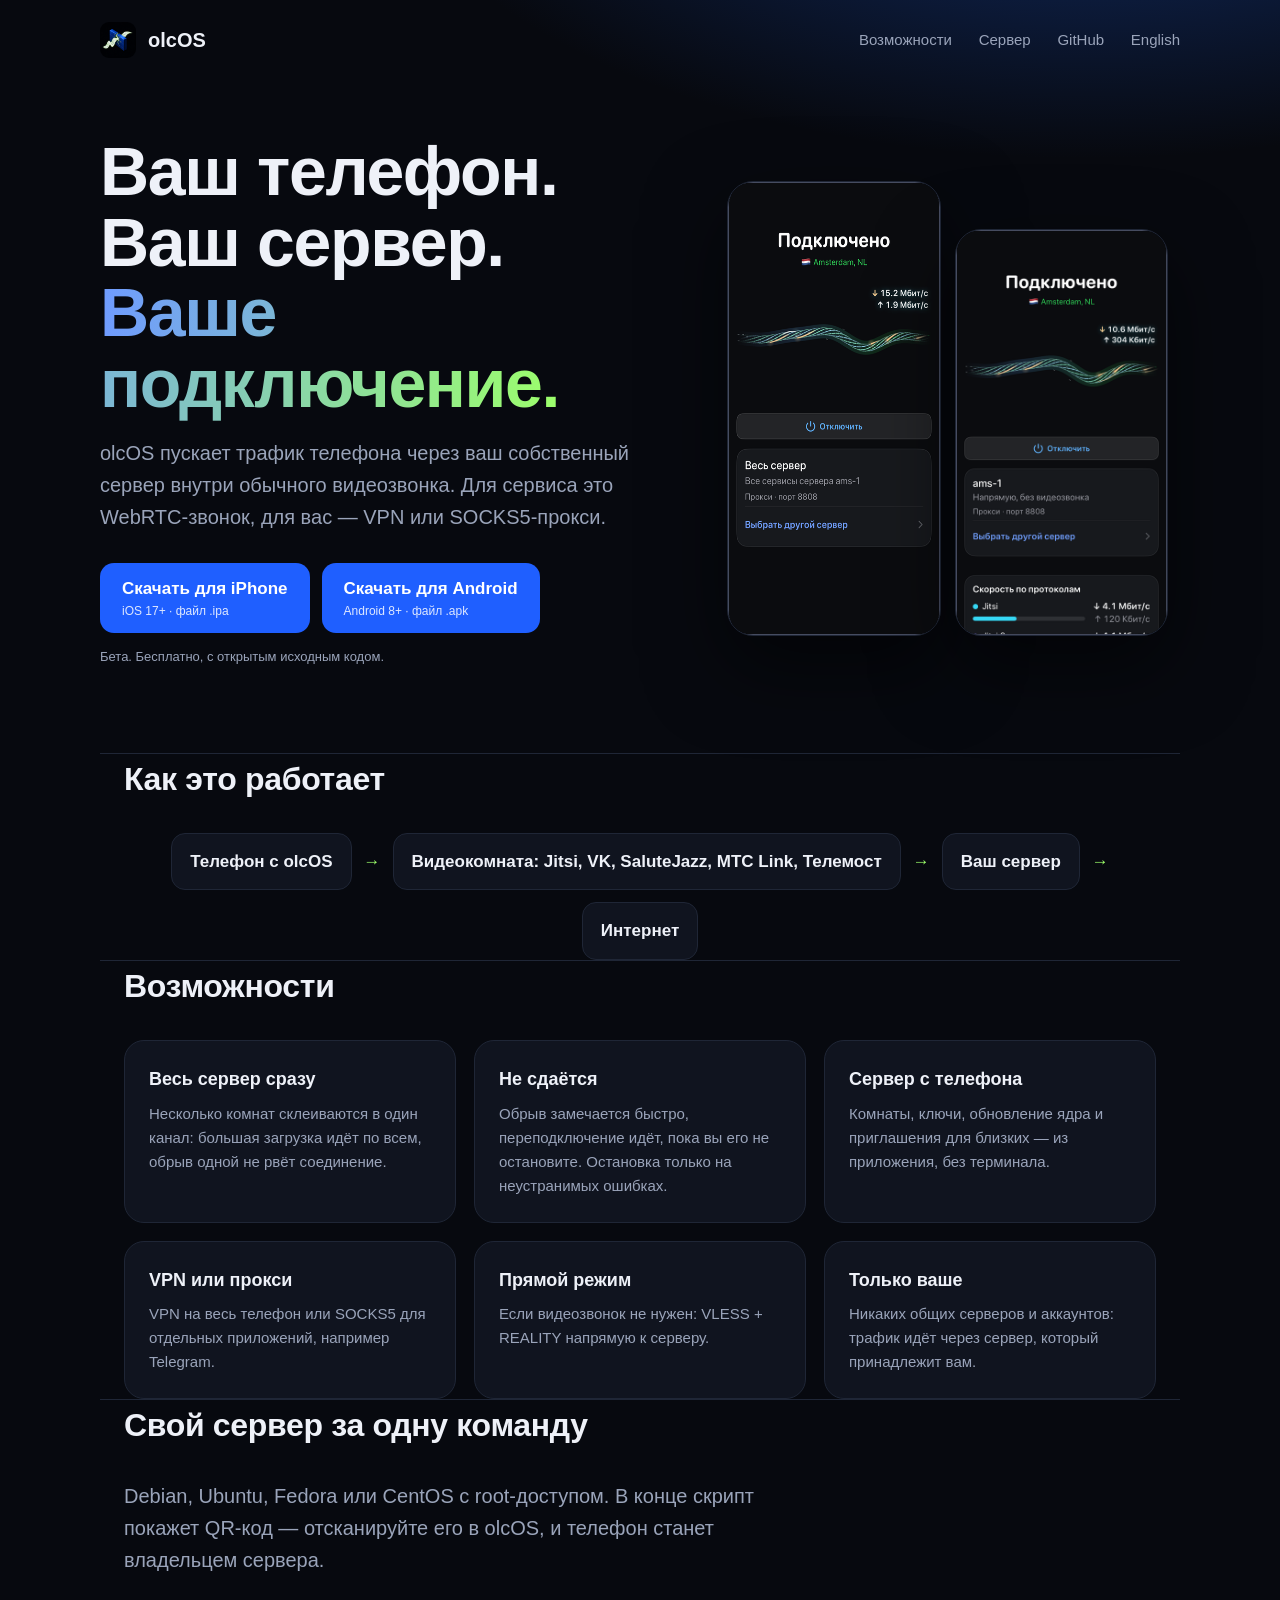
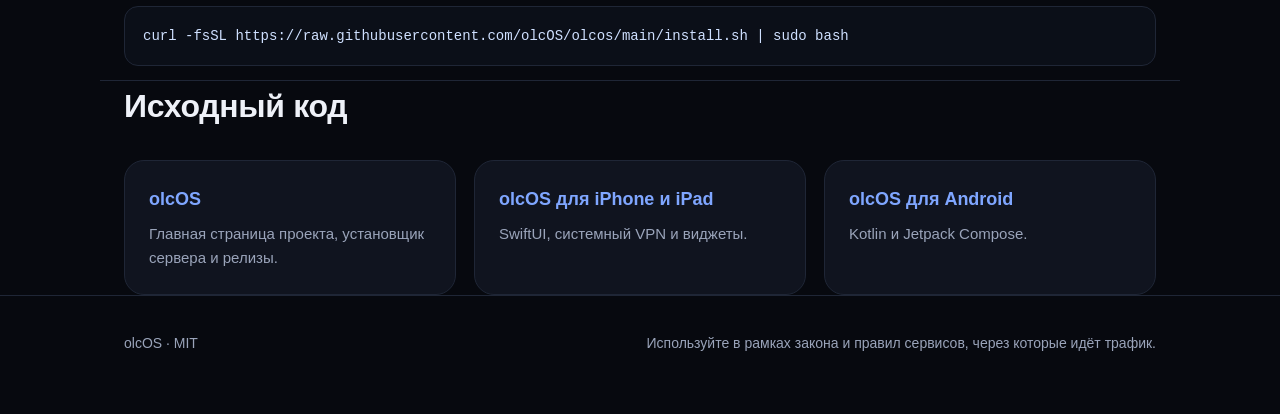
==== index.html @ 1108b1a3 "docs: the olcOS site One page in Russian and one in English: what olcOS does, how the traffic flows," ====
<!doctype html>
<html lang="ru">
<head>
  <meta charset="utf-8">
  <meta name="viewport" content="width=device-width, initial-scale=1">
  <title>olcOS — свой VPN через видеозвонки | iPhone и Android</title>
  <meta name="description" content="olcOS — VPN и SOCKS5-прокси через ваш собственный сервер. Трафик идёт внутри обычного видеозвонка: Jitsi, SaluteJazz, VK Звонки, МТС Link, Яндекс Телемост. Приложения для iPhone и Android, сервер ставится одной командой.">
  <meta name="keywords" content="olcOS, olcrtc, VPN, SOCKS5, прокси, WebRTC, свой сервер, self-hosted VPN, Jitsi, VK Звонки, SaluteJazz, МТС Link, Телемост, VLESS, REALITY, iPhone, Android">
  <link rel="canonical" href="https://olcos.github.io/">
  <link rel="alternate" hreflang="ru" href="https://olcos.github.io/">
  <link rel="alternate" hreflang="en" href="https://olcos.github.io/en/">
  <link rel="alternate" hreflang="x-default" href="https://olcos.github.io/">
  <link rel="icon" href="/assets/icon.png" type="image/png">
  <link rel="apple-touch-icon" href="/assets/icon.png">
  <meta name="theme-color" content="#07090f">
  <meta property="og:type" content="website">
  <meta property="og:site_name" content="olcOS">
  <meta property="og:title" content="olcOS — свой VPN через видеозвонки">
  <meta property="og:description" content="Ваш телефон. Ваш сервер. Ваше подключение. Приложения для iPhone и Android.">
  <meta property="og:url" content="https://olcos.github.io/">
  <meta property="og:image" content="https://olcos.github.io/assets/social-preview.png">
  <meta property="og:locale" content="ru_RU">
  <meta property="og:locale:alternate" content="en_US">
  <meta name="twitter:card" content="summary_large_image">
  <link rel="stylesheet" href="/style.css">
  <script type="application/ld+json">
  {
    "@context": "https://schema.org",
    "@type": "SoftwareApplication",
    "name": "olcOS",
    "applicationCategory": "UtilitiesApplication",
    "operatingSystem": "iOS 17, Android 8",
    "description": "VPN и SOCKS5-прокси через собственный сервер поверх WebRTC-видеозвонков.",
    "url": "https://olcos.github.io/",
    "downloadUrl": "https://github.com/olcOS/olcos/releases/latest",
    "image": "https://olcos.github.io/assets/icon.png",
    "offers": { "@type": "Offer", "price": "0", "priceCurrency": "USD" },
    "sameAs": ["https://github.com/olcOS"]
  }
  </script>
</head>
<body>
<header class="top wrap">
  <a class="brand" href="/"><img src="/assets/icon.png" alt="">olcOS</a>
  <nav>
    <a href="#features">Возможности</a>
    <a href="#server">Сервер</a>
    <a href="https://github.com/olcOS">GitHub</a>
    <a href="/en/" hreflang="en">English</a>
  </nav>
</header>

<main>
  <div class="wrap hero">
    <div>
      <h1>Ваш телефон.<br>Ваш сервер.<br><span>Ваше подключение.</span></h1>
      <p class="lead">olcOS пускает трафик телефона через ваш собственный сервер внутри обычного видеозвонка. Для сервиса это WebRTC-звонок, для вас — VPN или SOCKS5-прокси.</p>
      <div class="cta">
        <a class="btn" href="https://github.com/olcOS/olcos/releases/latest">Скачать для iPhone<small>iOS 17+ · файл .ipa</small></a>
        <a class="btn" href="https://github.com/olcOS/olcos/releases/latest">Скачать для Android<small>Android 8+ · файл .apk</small></a>
      </div>
      <p class="note">Бета. Бесплатно, с открытым исходным кодом.</p>
    </div>
    <div class="shots">
      <img src="/assets/screen-whole-server.png" alt="olcOS: подключено ко всему серверу">
      <img src="/assets/screen-speed.png" alt="olcOS: скорость по протоколам">
    </div>
  </div>

  <section class="wrap">
    <h2>Как это работает</h2>
    <div class="flow">
      <div class="node">Телефон с olcOS</div><div class="arrow">→</div>
      <div class="node">Видеокомната: Jitsi, VK, SaluteJazz, МТС Link, Телемост</div><div class="arrow">→</div>
      <div class="node">Ваш сервер</div><div class="arrow">→</div>
      <div class="node">Интернет</div>
    </div>
  </section>

  <section class="wrap" id="features">
    <h2>Возможности</h2>
    <div class="grid">
      <div class="card"><h3>Весь сервер сразу</h3><p>Несколько комнат склеиваются в один канал: большая загрузка идёт по всем, обрыв одной не рвёт соединение.</p></div>
      <div class="card"><h3>Не сдаётся</h3><p>Обрыв замечается быстро, переподключение идёт, пока вы его не остановите. Остановка только на неустранимых ошибках.</p></div>
      <div class="card"><h3>Сервер с телефона</h3><p>Комнаты, ключи, обновление ядра и приглашения для близких — из приложения, без терминала.</p></div>
      <div class="card"><h3>VPN или прокси</h3><p>VPN на весь телефон или SOCKS5 для отдельных приложений, например Telegram.</p></div>
      <div class="card"><h3>Прямой режим</h3><p>Если видеозвонок не нужен: VLESS + REALITY напрямую к серверу.</p></div>
      <div class="card"><h3>Только ваше</h3><p>Никаких общих серверов и аккаунтов: трафик идёт через сервер, который принадлежит вам.</p></div>
    </div>
  </section>

  <section class="wrap" id="server">
    <h2>Свой сервер за одну команду</h2>
    <p class="lead">Debian, Ubuntu, Fedora или CentOS с root-доступом. В конце скрипт покажет QR-код — отсканируйте его в olcOS, и телефон станет владельцем сервера.</p>
    <pre>curl -fsSL https://raw.githubusercontent.com/olcOS/olcos/main/install.sh | sudo bash</pre>
  </section>

  <section class="wrap">
    <h2>Исходный код</h2>
    <div class="platforms">
      <a class="card" href="https://github.com/olcOS/olcos"><h3>olcOS</h3><p>Главная страница проекта, установщик сервера и релизы.</p></a>
      <a class="card" href="https://github.com/olcOS/olcos-ios"><h3>olcOS для iPhone и iPad</h3><p>SwiftUI, системный VPN и виджеты.</p></a>
      <a class="card" href="https://github.com/olcOS/olcos-android"><h3>olcOS для Android</h3><p>Kotlin и Jetpack Compose.</p></a>
    </div>
  </section>
</main>

<footer>
  <div class="wrap">
    <span>olcOS · MIT</span>
    <span>Используйте в рамках закона и правил сервисов, через которые идёт трафик.</span>
  </div>
</footer>
</body>
</html>
---- style.css ----
:root {
  --bg: #07090f;
  --panel: #10141f;
  --line: #1f2636;
  --text: #eef1f8;
  --muted: #9aa4ba;
  --blue: #1f5fff;
  --green: #9cff6b;
  --radius: 20px;
}
* { box-sizing: border-box; }
html { scroll-behavior: smooth; }
body {
  margin: 0;
  background: radial-gradient(1200px 600px at 85% -10%, #12306f 0%, transparent 60%), var(--bg);
  color: var(--text);
  font: 17px/1.6 -apple-system, BlinkMacSystemFont, "Segoe UI", Inter, Roboto, Helvetica, Arial, sans-serif;
}
a { color: #7fa6ff; text-decoration: none; }
a:hover { text-decoration: underline; }
.wrap { max-width: 1080px; margin: 0 auto; padding: 0 24px; }
header.top { display: flex; align-items: center; justify-content: space-between; padding: 22px 0; }
.brand { display: flex; align-items: center; gap: 12px; font-weight: 700; font-size: 20px; color: var(--text); }
.brand img { width: 36px; height: 36px; border-radius: 9px; }
nav a { color: var(--muted); margin-left: 22px; font-size: 15px; }
.hero { display: grid; grid-template-columns: 1.1fr 0.9fr; gap: 48px; align-items: center; padding: 56px 0 72px; }
.hero h1 { font-size: clamp(40px, 6vw, 68px); line-height: 1.04; margin: 0 0 18px; letter-spacing: -0.02em; }
.hero h1 span { background: linear-gradient(90deg, #6f9bff, var(--green)); -webkit-background-clip: text; background-clip: text; color: transparent; }
.lead { color: var(--muted); font-size: 20px; margin: 0 0 30px; max-width: 34em; }
.cta { display: flex; flex-wrap: wrap; gap: 12px; }
.btn { display: inline-flex; flex-direction: column; padding: 12px 22px; border-radius: 14px; background: var(--blue); color: #fff; font-weight: 700; font-size: 17px; }
.btn small { font-weight: 400; font-size: 12px; opacity: .85; }
.btn.ghost { background: transparent; border: 1px solid var(--line); color: var(--text); }
.btn:hover { text-decoration: none; filter: brightness(1.1); }
.note { color: var(--muted); font-size: 13px; margin-top: 14px; }
.shots { display: flex; gap: 14px; justify-content: center; }
.shots img { width: 46%; border-radius: 26px; border: 1px solid var(--line); box-shadow: 0 30px 80px rgba(0, 0, 0, .55); }
.shots img:last-child { margin-top: 48px; }
section { padding: 56px 0; border-top: 1px solid var(--line); }
section h2 { font-size: 32px; margin: 0 0 28px; letter-spacing: -0.01em; }
.grid { display: grid; grid-template-columns: repeat(3, 1fr); gap: 18px; }
.card { background: var(--panel); border: 1px solid var(--line); border-radius: var(--radius); padding: 24px; }
.card h3 { margin: 0 0 8px; font-size: 18px; }
.card p { margin: 0; color: var(--muted); font-size: 15px; }
.flow { display: flex; align-items: center; justify-content: center; flex-wrap: wrap; gap: 12px; font-weight: 600; }
.flow .node { background: var(--panel); border: 1px solid var(--line); border-radius: 14px; padding: 14px 18px; }
.flow .arrow { color: var(--green); }
pre { background: #0b0f18; border: 1px solid var(--line); border-radius: 14px; padding: 18px; overflow-x: auto; font-size: 14px; color: #cfe0ff; }
.platforms { display: grid; grid-template-columns: repeat(3, 1fr); gap: 18px; }
footer { color: var(--muted); font-size: 14px; padding: 36px 0 60px; border-top: 1px solid var(--line); }
footer .wrap { display: flex; justify-content: space-between; flex-wrap: wrap; gap: 12px; }
@media (max-width: 820px) {
  .hero, .grid, .platforms { grid-template-columns: 1fr; }
  .shots img:last-child { margin-top: 0; }
  nav a { margin-left: 14px; }
}
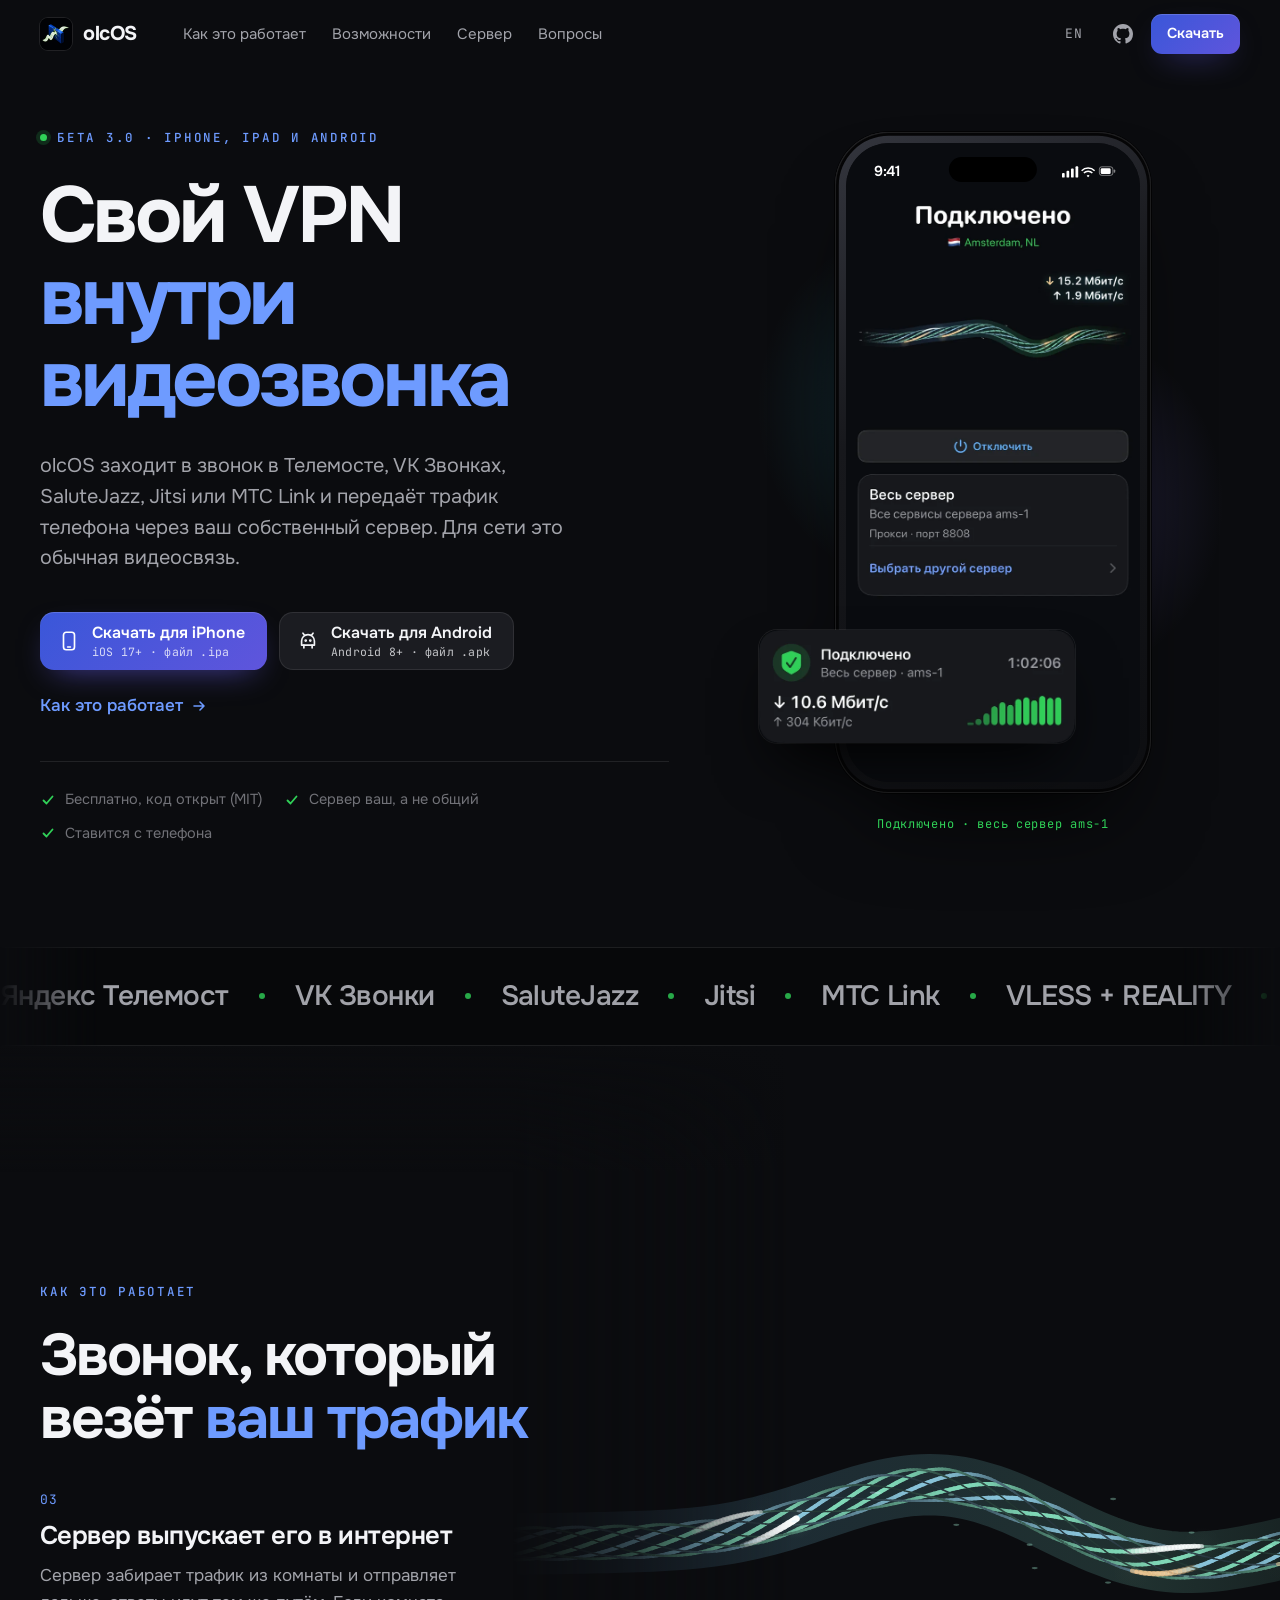
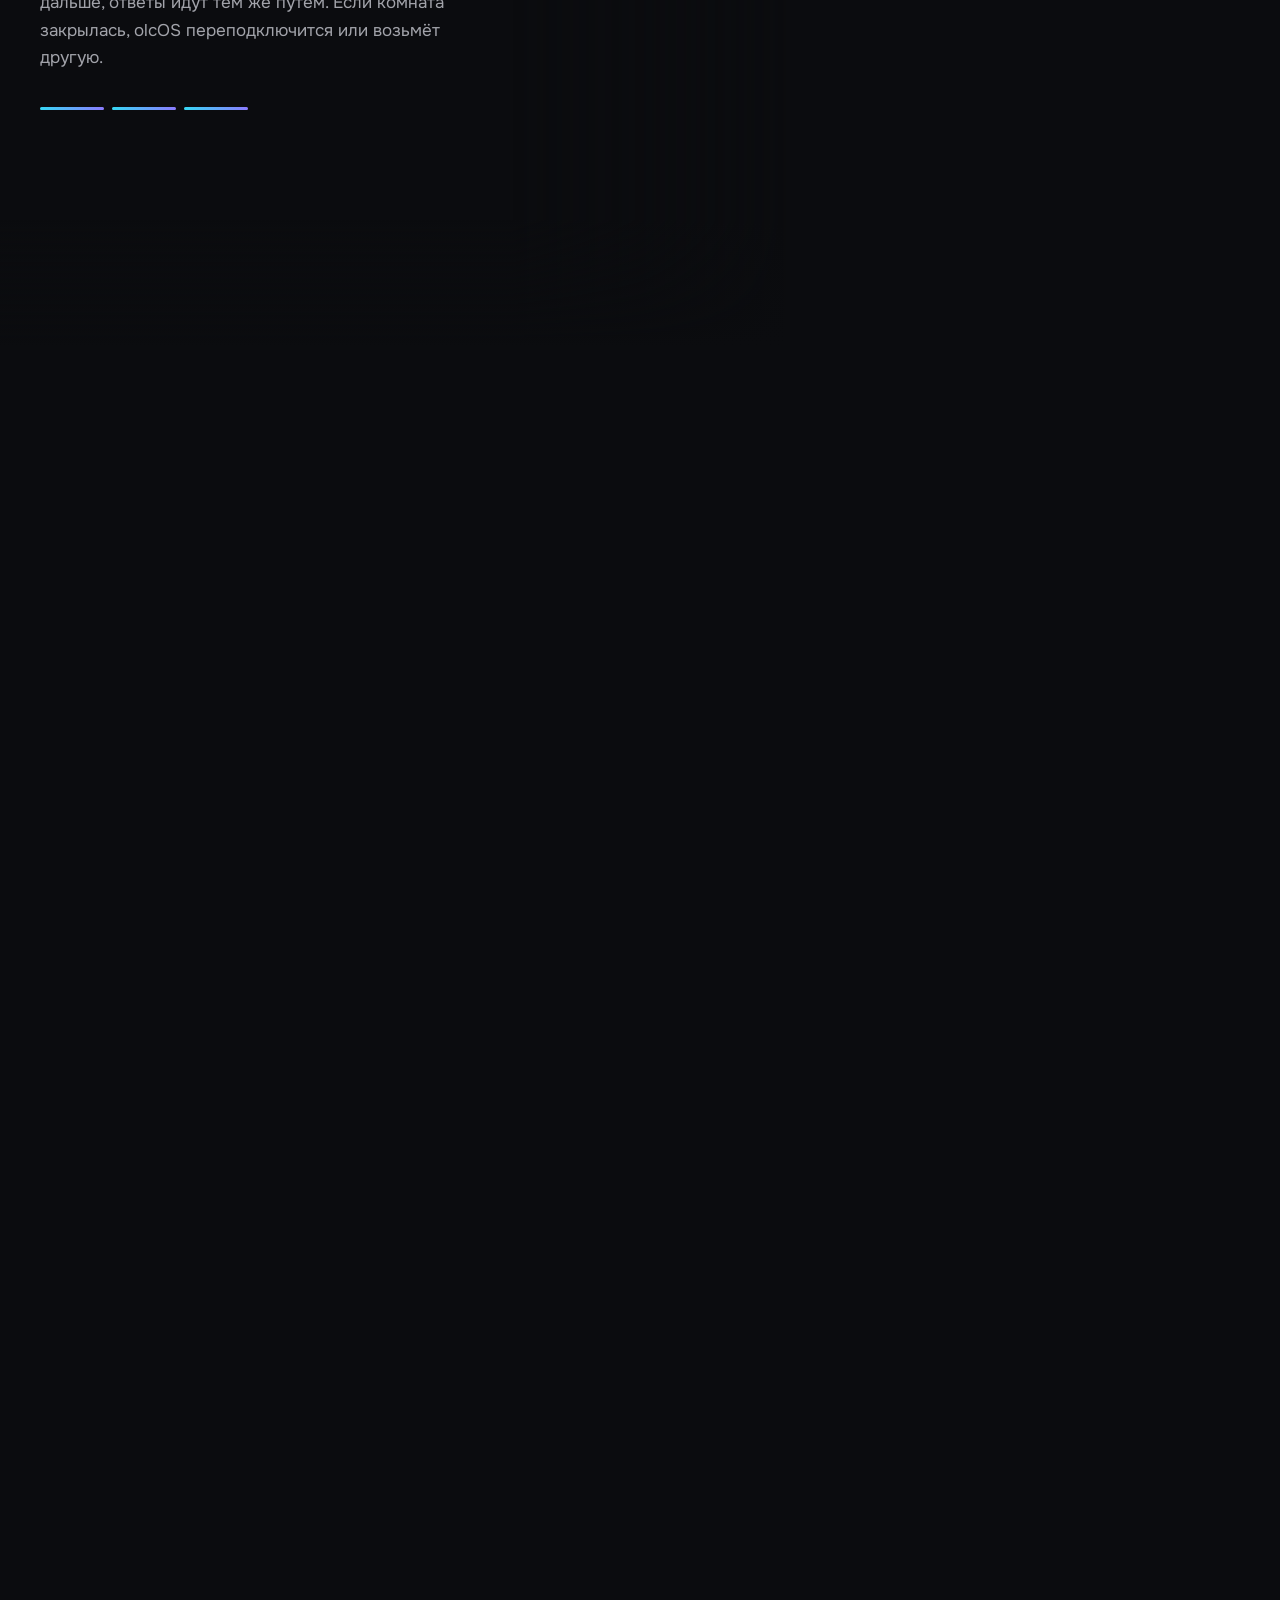
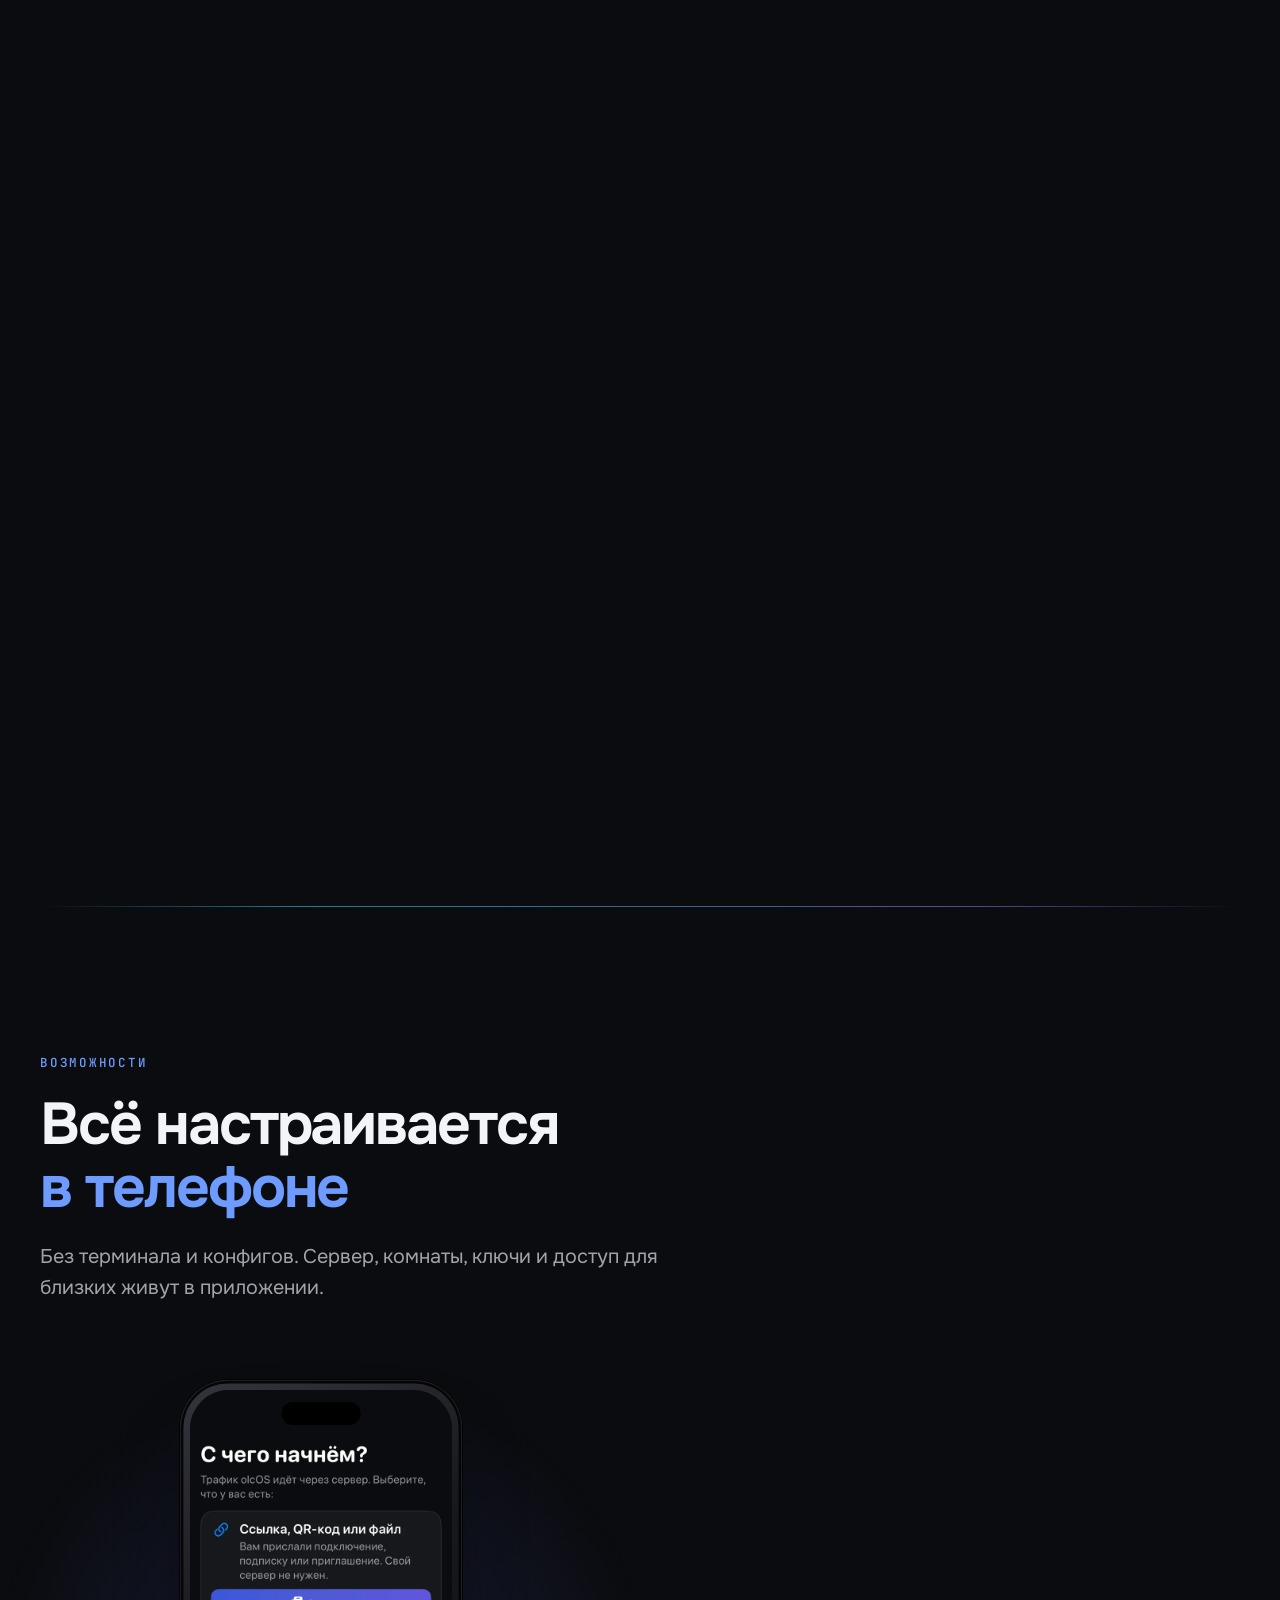
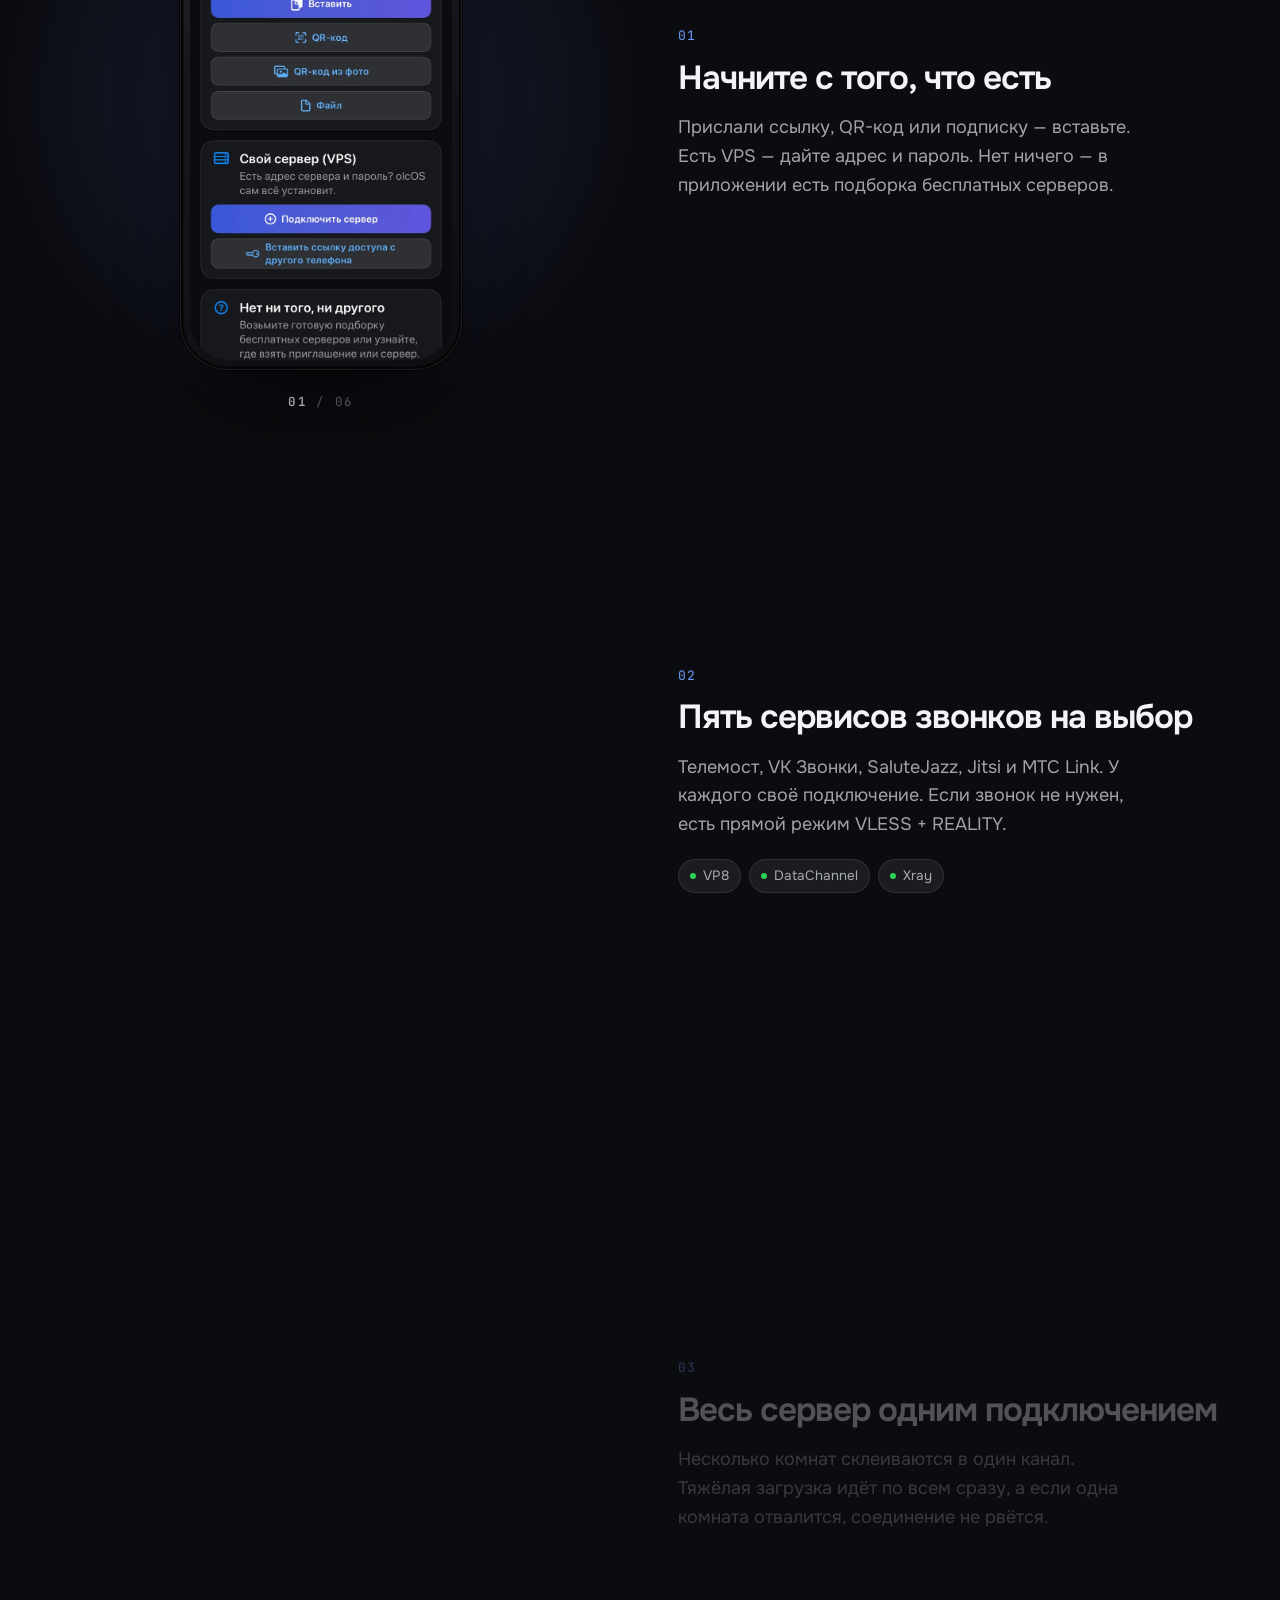
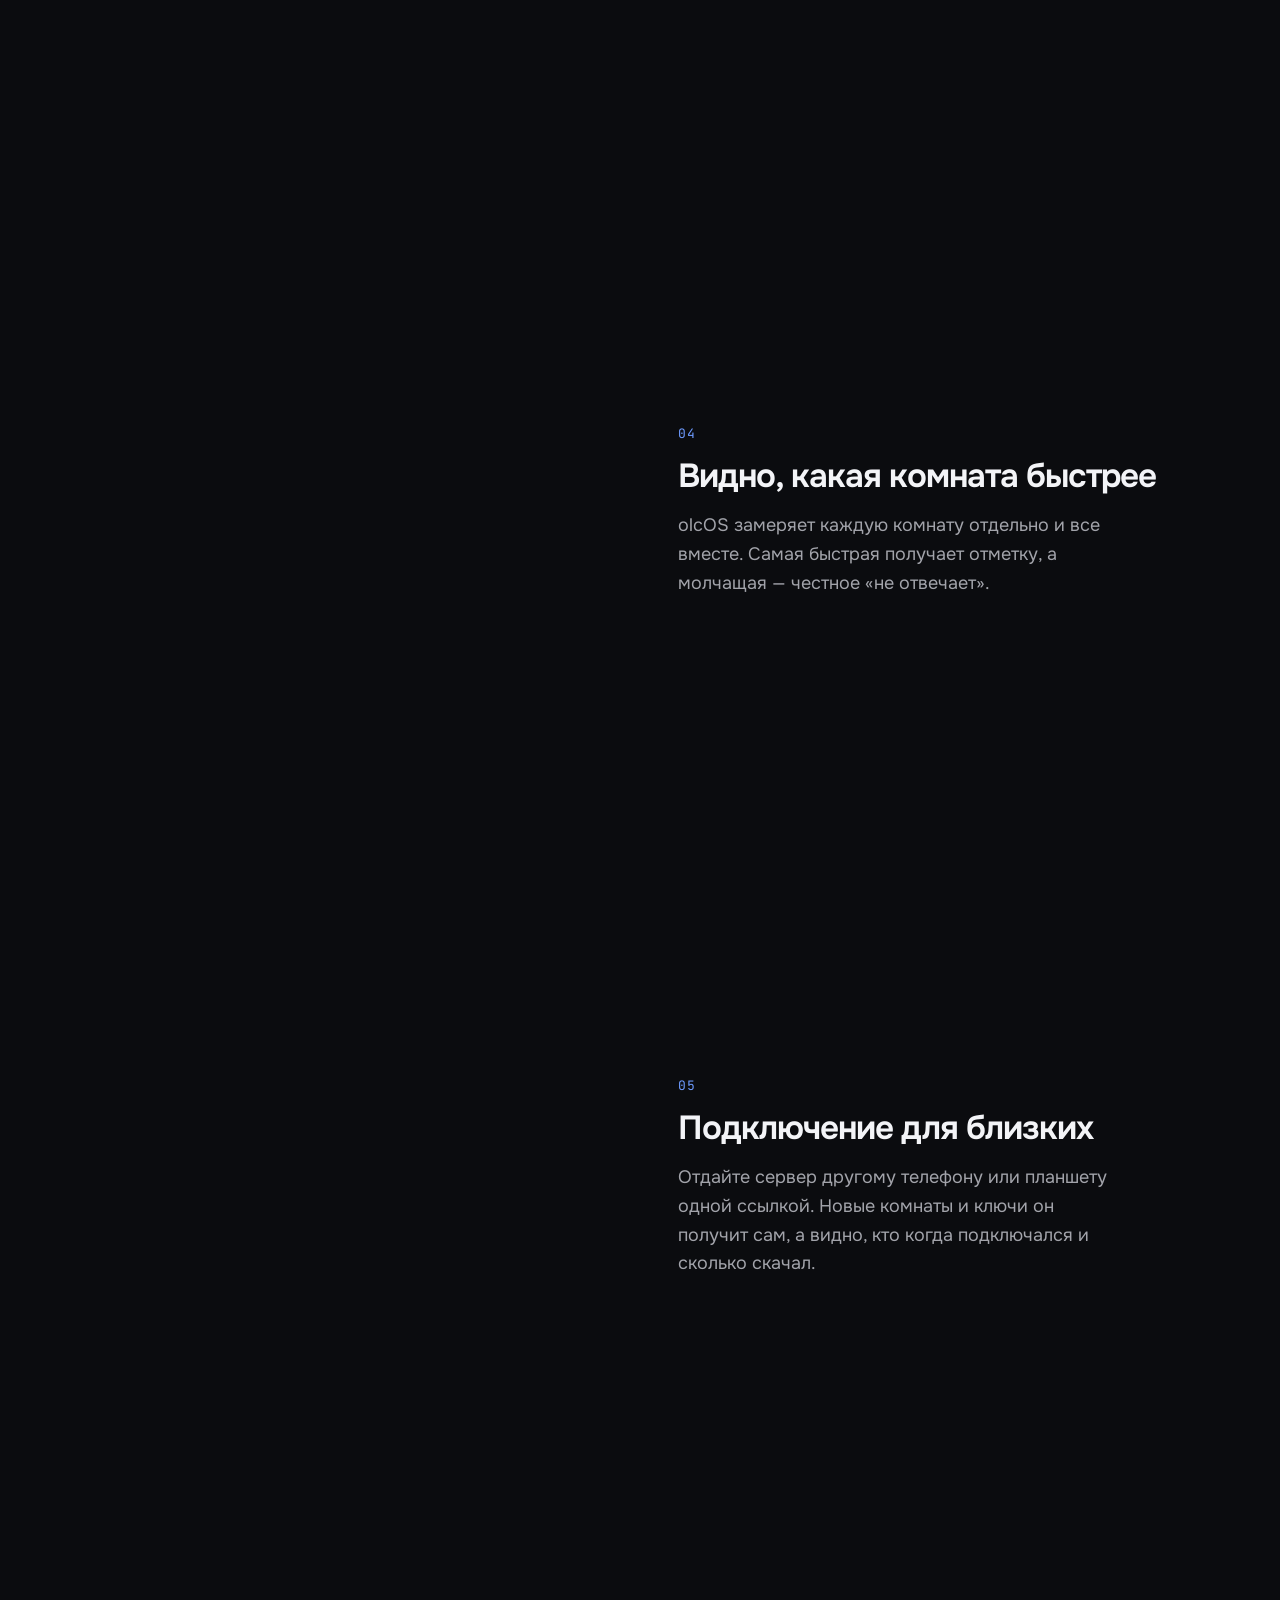
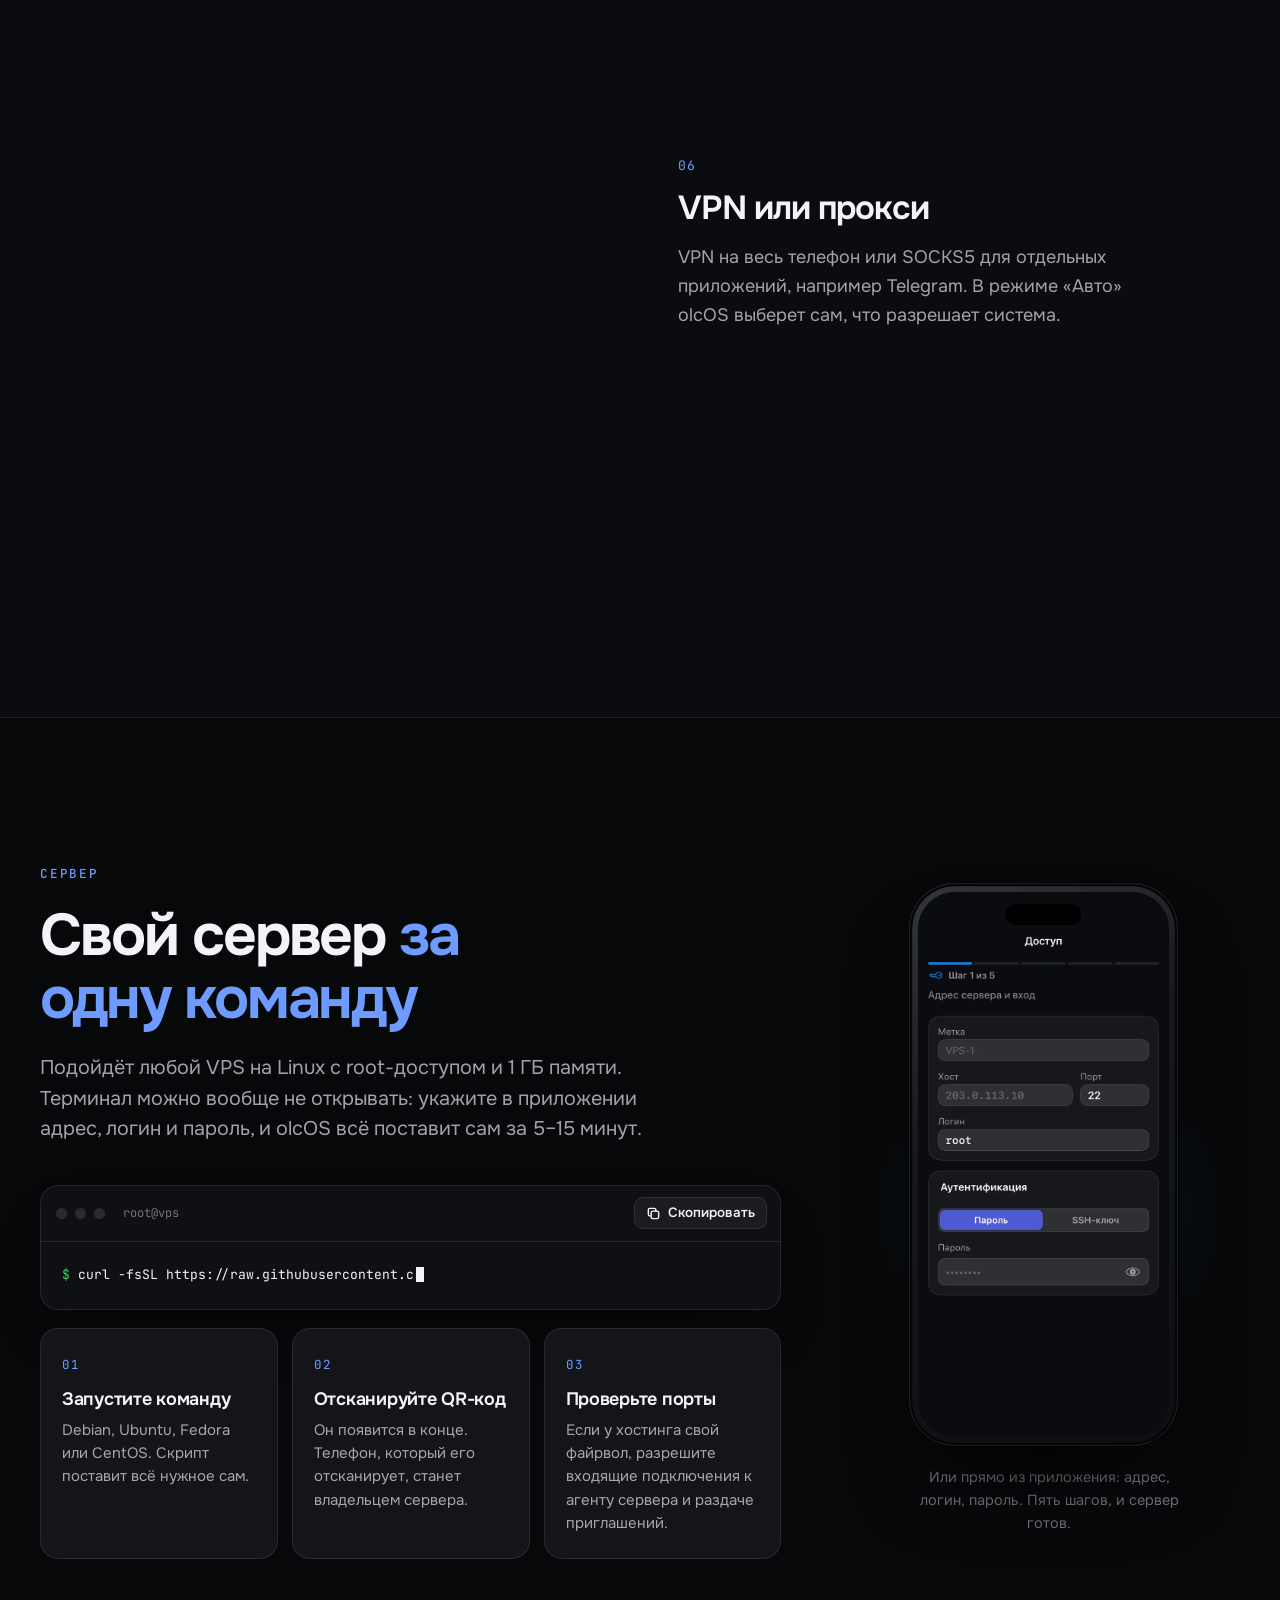
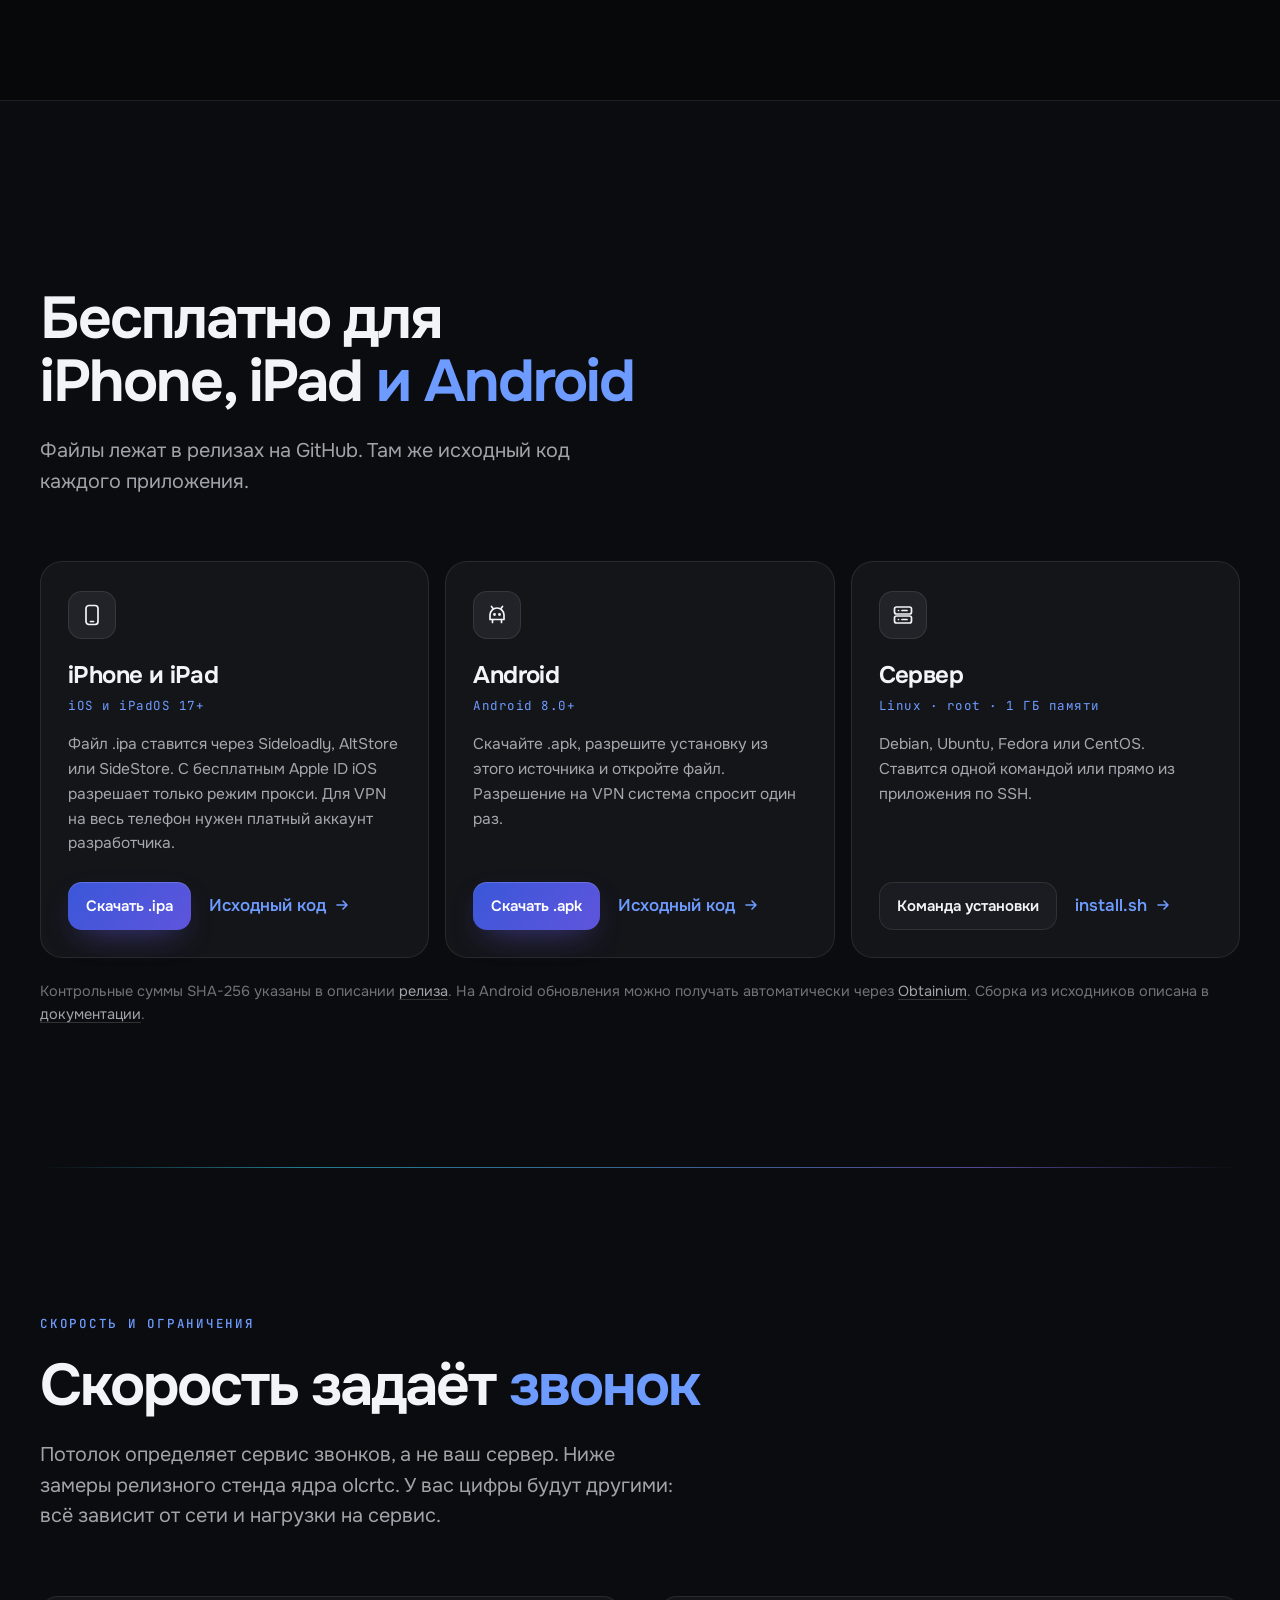
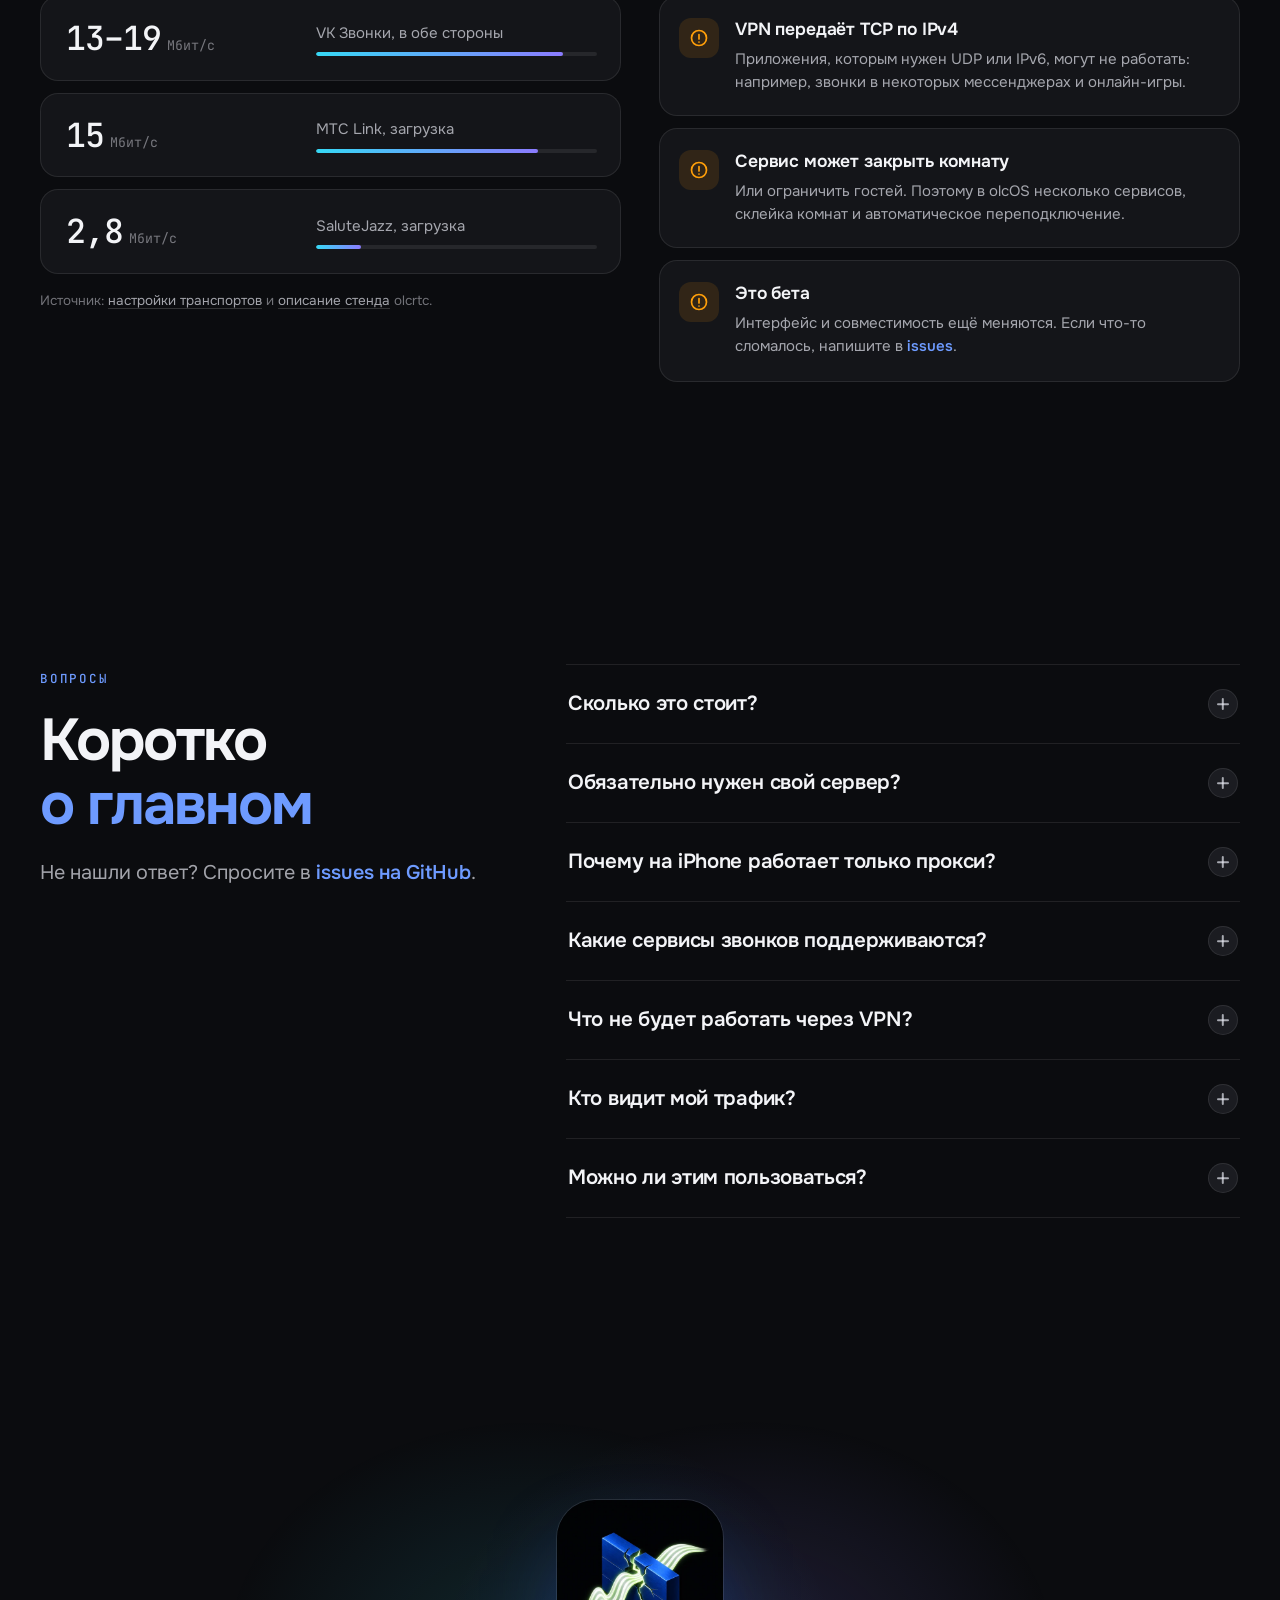
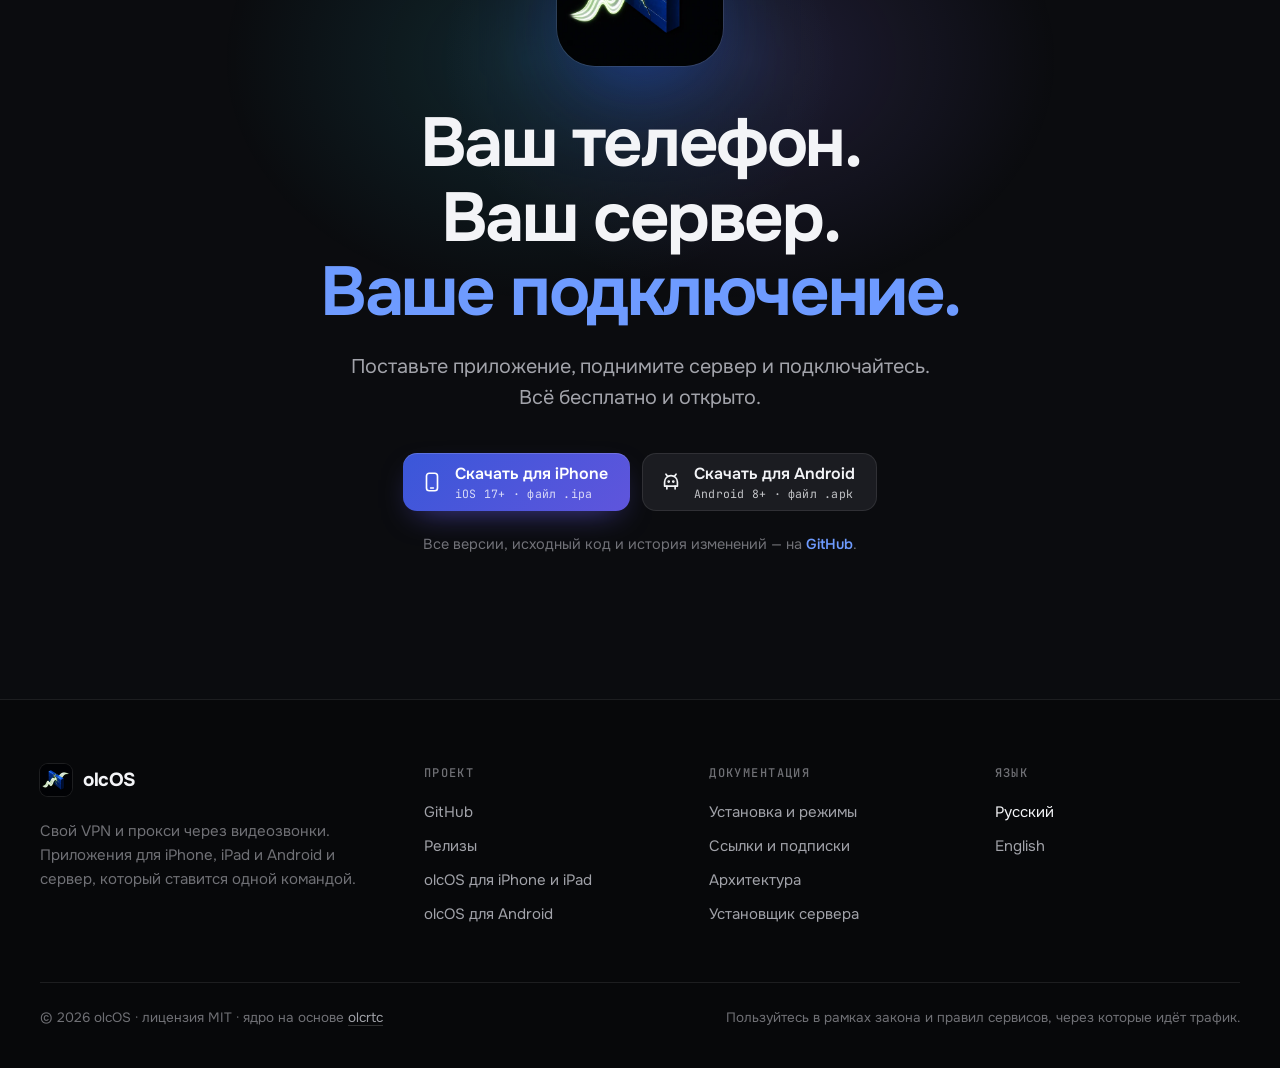
==== commit d2f0ce70: "feat: redesign the site New Russian and English pages with real app screenshots, a section on how th" ====
--- a/index.html
+++ b/index.html
@@ -2,114 +2,500 @@
 <html lang="ru">
 <head>
   <meta charset="utf-8">
-  <meta name="viewport" content="width=device-width, initial-scale=1">
-  <title>olcOS — свой VPN через видеозвонки | iPhone и Android</title>
-  <meta name="description" content="olcOS — VPN и SOCKS5-прокси через ваш собственный сервер. Трафик идёт внутри обычного видеозвонка: Jitsi, SaluteJazz, VK Звонки, МТС Link, Яндекс Телемост. Приложения для iPhone и Android, сервер ставится одной командой.">
-  <meta name="keywords" content="olcOS, olcrtc, VPN, SOCKS5, прокси, WebRTC, свой сервер, self-hosted VPN, Jitsi, VK Звонки, SaluteJazz, МТС Link, Телемост, VLESS, REALITY, iPhone, Android">
+  <meta name="viewport" content="width=device-width, initial-scale=1, viewport-fit=cover">
+  <title>olcOS — свой VPN через видеозвонки для iPhone и Android</title>
+  <meta name="description" content="olcOS передаёт трафик телефона через ваш собственный сервер внутри видеозвонка в Телемосте, VK Звонках, SaluteJazz, Jitsi или МТС Link. VPN и SOCKS5-прокси, бесплатно, открытый код.">
   <link rel="canonical" href="https://olcos.github.io/">
   <link rel="alternate" hreflang="ru" href="https://olcos.github.io/">
   <link rel="alternate" hreflang="en" href="https://olcos.github.io/en/">
   <link rel="alternate" hreflang="x-default" href="https://olcos.github.io/">
-  <link rel="icon" href="/assets/icon.png" type="image/png">
-  <link rel="apple-touch-icon" href="/assets/icon.png">
-  <meta name="theme-color" content="#07090f">
+  <meta name="theme-color" content="#0b0c0f">
+  <meta name="color-scheme" content="dark">
+  <link rel="icon" href="favicon.ico" sizes="any">
+  <link rel="icon" type="image/png" sizes="32x32" href="assets/favicon-32.png">
+  <link rel="apple-touch-icon" href="apple-touch-icon.png">
+  <link rel="manifest" href="site.webmanifest">
   <meta property="og:type" content="website">
   <meta property="og:site_name" content="olcOS">
-  <meta property="og:title" content="olcOS — свой VPN через видеозвонки">
-  <meta property="og:description" content="Ваш телефон. Ваш сервер. Ваше подключение. Приложения для iPhone и Android.">
-  <meta property="og:url" content="https://olcos.github.io/">
-  <meta property="og:image" content="https://olcos.github.io/assets/social-preview.png">
   <meta property="og:locale" content="ru_RU">
   <meta property="og:locale:alternate" content="en_US">
+  <meta property="og:title" content="olcOS — свой VPN через видеозвонки">
+  <meta property="og:description" content="Трафик телефона идёт через ваш сервер внутри обычного видеозвонка. Для iPhone, iPad и Android. Бесплатно, открытый код.">
+  <meta property="og:url" content="https://olcos.github.io/">
+  <meta property="og:image" content="https://olcos.github.io/assets/og-ru.png">
+  <meta property="og:image:width" content="1200">
+  <meta property="og:image:height" content="630">
+  <meta property="og:image:alt" content="olcOS: приложение на iPhone, статус «Подключено»">
   <meta name="twitter:card" content="summary_large_image">
-  <link rel="stylesheet" href="/style.css">
+  <meta name="twitter:title" content="olcOS — свой VPN через видеозвонки">
+  <meta name="twitter:description" content="Трафик телефона идёт через ваш сервер внутри обычного видеозвонка. Для iPhone, iPad и Android.">
+  <meta name="twitter:image" content="https://olcos.github.io/assets/og-ru.png">
+  <link rel="preload" href="assets/fonts/onest-cyr.woff2" as="font" type="font/woff2" crossorigin>
+  <link rel="preload" href="assets/fonts/onest-lat.woff2" as="font" type="font/woff2" crossorigin>
+  <link rel="stylesheet" href="assets/css/site.css">
+  <script>document.documentElement.classList.add('js')</script>
   <script type="application/ld+json">
   {
     "@context": "https://schema.org",
-    "@type": "SoftwareApplication",
-    "name": "olcOS",
-    "applicationCategory": "UtilitiesApplication",
-    "operatingSystem": "iOS 17, Android 8",
-    "description": "VPN и SOCKS5-прокси через собственный сервер поверх WebRTC-видеозвонков.",
-    "url": "https://olcos.github.io/",
-    "downloadUrl": "https://github.com/olcOS/olcos/releases/latest",
-    "image": "https://olcos.github.io/assets/icon.png",
-    "offers": { "@type": "Offer", "price": "0", "priceCurrency": "USD" },
-    "sameAs": ["https://github.com/olcOS"]
+    "@graph": [
+      {
+        "@type": "SoftwareApplication",
+        "name": "olcOS",
+        "applicationCategory": "UtilitiesApplication",
+        "operatingSystem": "iOS 17, iPadOS 17, Android 8",
+        "softwareVersion": "3.0.3-beta",
+        "description": "VPN и SOCKS5-прокси через собственный сервер внутри видеозвонков: Яндекс Телемост, VK Звонки, SaluteJazz, Jitsi, МТС Link.",
+        "url": "https://olcos.github.io/",
+        "downloadUrl": "https://github.com/olcOS/olcos/releases/latest",
+        "image": "https://olcos.github.io/assets/icon-512.png",
+        "screenshot": "https://olcos.github.io/assets/img/screens/whole-server-hero-connected.webp",
+        "license": "https://opensource.org/licenses/MIT",
+        "isAccessibleForFree": true,
+        "offers": { "@type": "Offer", "price": "0", "priceCurrency": "RUB" },
+        "author": { "@id": "https://olcos.github.io/#org" }
+      },
+      {
+        "@type": "Organization",
+        "@id": "https://olcos.github.io/#org",
+        "name": "olcOS",
+        "url": "https://olcos.github.io/",
+        "logo": "https://olcos.github.io/assets/icon-512.png",
+        "sameAs": ["https://github.com/olcOS"]
+      }
+    ]
   }
   </script>
 </head>
 <body>
-<header class="top wrap">
-  <a class="brand" href="/"><img src="/assets/icon.png" alt="">olcOS</a>
-  <nav>
-    <a href="#features">Возможности</a>
-    <a href="#server">Сервер</a>
-    <a href="https://github.com/olcOS">GitHub</a>
-    <a href="/en/" hreflang="en">English</a>
-  </nav>
+<a class="skip" href="#main">К содержанию</a>
+
+<header class="nav" id="nav">
+  <div class="wrap">
+    <a class="brand" href="./" aria-label="olcOS, на главную">
+      <img src="assets/favicon-64.png" width="32" height="32" alt="">
+      <span>olcOS</span>
+    </a>
+    <nav class="nav-links" aria-label="Разделы">
+      <a href="#how">Как это работает</a>
+      <a href="#features">Возможности</a>
+      <a href="#server">Сервер</a>
+      <a href="#faq">Вопросы</a>
+    </nav>
+    <div class="nav-end">
+      <a class="lang" href="en/" hreflang="en" lang="en" aria-label="English version">EN</a>
+      <a class="nav-icon" href="https://github.com/olcOS" aria-label="olcOS на GitHub">
+        <svg viewBox="0 0 16 16" fill="currentColor" aria-hidden="true"><path d="M8 0C3.58 0 0 3.58 0 8c0 3.54 2.29 6.53 5.47 7.59.4.07.55-.17.55-.38 0-.19-.01-.82-.01-1.49-2.01.37-2.53-.49-2.69-.94-.09-.23-.48-.94-.82-1.13-.28-.15-.68-.52-.01-.53.63-.01 1.08.58 1.23.82.72 1.21 1.87.87 2.33.66.07-.52.28-.87.51-1.07-1.78-.2-3.64-.89-3.64-3.95 0-.87.31-1.59.82-2.15-.08-.2-.36-1.02.08-2.12 0 0 .67-.21 2.2.82.64-.18 1.32-.27 2-.27.68 0 1.36.09 2 .27 1.53-1.04 2.2-.82 2.2-.82.44 1.1.16 1.92.08 2.12.51.56.82 1.27.82 2.15 0 3.07-1.87 3.75-3.65 3.95.29.25.54.73.54 1.48 0 1.07-.01 1.93-.01 2.2 0 .21.15.46.55.38A8.013 8.013 0 0016 8c0-4.42-3.58-8-8-8z"/></svg>
+      </a>
+      <a class="btn btn-primary btn-sm" href="#download">Скачать</a>
+    </div>
+  </div>
 </header>
 
-<main>
-  <div class="wrap hero">
-    <div>
-      <h1>Ваш телефон.<br>Ваш сервер.<br><span>Ваше подключение.</span></h1>
-      <p class="lead">olcOS пускает трафик телефона через ваш собственный сервер внутри обычного видеозвонка. Для сервиса это WebRTC-звонок, для вас — VPN или SOCKS5-прокси.</p>
-      <div class="cta">
-        <a class="btn" href="https://github.com/olcOS/olcos/releases/latest">Скачать для iPhone<small>iOS 17+ · файл .ipa</small></a>
-        <a class="btn" href="https://github.com/olcOS/olcos/releases/latest">Скачать для Android<small>Android 8+ · файл .apk</small></a>
-      </div>
-      <p class="note">Бета. Бесплатно, с открытым исходным кодом.</p>
-    </div>
-    <div class="shots">
-      <img src="/assets/screen-whole-server.png" alt="olcOS: подключено ко всему серверу">
-      <img src="/assets/screen-speed.png" alt="olcOS: скорость по протоколам">
+<main id="main">
+
+  <!-- Hero -->
+  <section class="hero" aria-labelledby="hero-title">
+    <div class="wrap hero-grid">
+      <div class="hero-copy">
+        <p class="eyebrow" data-reveal><span class="dot" aria-hidden="true"></span>Бета 3.0 · iPhone, iPad и Android</p>
+        <h1 class="h1" id="hero-title" data-reveal style="--d:1">
+          <span class="line">Свой VPN</span>
+          <span class="line"><em>внутри видеозвонка</em></span>
+        </h1>
+        <p class="lead" data-reveal style="--d:2">olcOS заходит в звонок в Телемосте, VK Звонках, SaluteJazz, Jitsi или МТС Link и передаёт трафик телефона через ваш собственный сервер. Для сети это обычная видеосвязь.</p>
+        <div class="cta" data-reveal style="--d:3" data-cta>
+          <a class="btn btn-primary" href="https://github.com/olcOS/olcos/releases/latest" data-platform="ios">
+            <svg viewBox="0 0 24 24" fill="none" stroke="currentColor" stroke-width="1.8" stroke-linecap="round" stroke-linejoin="round" aria-hidden="true"><rect x="6" y="2.5" width="12" height="19" rx="3"/><path d="M10.5 18.5h3"/></svg>
+            <span class="t">Скачать для iPhone<small>iOS 17+ · файл .ipa</small></span>
+          </a>
+          <a class="btn btn-secondary" href="https://github.com/olcOS/olcos/releases/latest" data-platform="android">
+            <svg viewBox="0 0 24 24" fill="none" stroke="currentColor" stroke-width="1.8" stroke-linecap="round" stroke-linejoin="round" aria-hidden="true"><path d="M5 16.5V12a7 7 0 0 1 14 0v4.5z"/><path d="M8 5.5 6.5 3.5M16 5.5l1.5-2"/><circle cx="9.5" cy="11.5" r=".6" fill="currentColor"/><circle cx="14.5" cy="11.5" r=".6" fill="currentColor"/><path d="M7.5 16.5v3M16.5 16.5v3"/></svg>
+            <span class="t">Скачать для Android<small>Android 8+ · файл .apk</small></span>
+          </a>
+        </div>
+        <p class="hero-more" data-reveal style="--d:4">
+          <a class="link" href="#how">Как это работает <svg viewBox="0 0 16 16" fill="none" stroke="currentColor" stroke-width="1.6" stroke-linecap="round" stroke-linejoin="round" aria-hidden="true"><path d="M3 8h10M9 4l4 4-4 4"/></svg></a>
+        </p>
+        <ul class="facts" data-reveal style="--d:5">
+          <li><svg viewBox="0 0 16 16" fill="none" stroke="currentColor" stroke-width="1.8" stroke-linecap="round" stroke-linejoin="round" aria-hidden="true"><path d="m3.5 8.5 3 3 6-7"/></svg>Бесплатно, код открыт (MIT)</li>
+          <li><svg viewBox="0 0 16 16" fill="none" stroke="currentColor" stroke-width="1.8" stroke-linecap="round" stroke-linejoin="round" aria-hidden="true"><path d="m3.5 8.5 3 3 6-7"/></svg>Сервер ваш, а не общий</li>
+          <li><svg viewBox="0 0 16 16" fill="none" stroke="currentColor" stroke-width="1.8" stroke-linecap="round" stroke-linejoin="round" aria-hidden="true"><path d="m3.5 8.5 3 3 6-7"/></svg>Ставится с телефона</li>
+        </ul>
+      </div>
+
+      <div class="device" id="hero-device" data-reveal style="--d:2">
+        <div class="glow" aria-hidden="true"></div>
+        <div class="phone">
+          <div class="screen">
+            <img class="shot is-active" data-state="off" src="assets/img/screens/hero-idle.webp" width="660" height="1435" alt="Главный экран olcOS: «Отключено», каменная стена, кнопка «Подключить»">
+            <img class="shot" data-state="on" src="assets/img/screens/whole-server-hero-connected.webp" width="660" height="1435" alt="Главный экран olcOS: «Подключено», Амстердам, сигнал проходит, подключение «Весь сервер»" loading="eager">
+            <div class="sbar" aria-hidden="true">
+              <span>9:41</span>
+              <svg viewBox="0 0 60 14" fill="#fff"><rect x="0" y="9" width="3" height="5" rx="1"/><rect x="5" y="6.5" width="3" height="7.5" rx="1"/><rect x="10" y="4" width="3" height="10" rx="1"/><rect x="15" y="1.5" width="3" height="12.5" rx="1"/><path d="M29 4.2a9.4 9.4 0 0 1 6.6 2.7l1.2-1.2a11.1 11.1 0 0 0-15.6 0l1.2 1.2A9.4 9.4 0 0 1 29 4.2zm0 3.5a5.9 5.9 0 0 1 4.1 1.7l1.2-1.2a7.6 7.6 0 0 0-10.6 0l1.2 1.2A5.9 5.9 0 0 1 29 7.7zm0 3.5a2.4 2.4 0 0 1 1.6.7L29 13.5l-1.6-1.6a2.4 2.4 0 0 1 1.6-.7z"/><rect x="41.5" y="2" width="15" height="9.5" rx="2.6" fill="none" stroke="#fff" stroke-opacity=".5"/><rect x="43" y="3.5" width="11" height="6.5" rx="1.4"/><rect x="57.5" y="5" width="1.6" height="3.5" rx=".8" fill-opacity=".5"/></svg>
+            </div>
+            <div class="island" aria-hidden="true"></div>
+            <button class="tap" type="button" data-toggle aria-pressed="false" aria-label="Показать подключение"></button>
+          </div>
+        </div>
+        <img class="la" src="assets/img/live-activity.webp" width="680" height="243" alt="Live Activity на экране блокировки: «Подключено, весь сервер ams-1, 10.6 Мбит/с»">
+        <p class="device-note" aria-live="polite"><span class="st-off">Нажмите <b>«Подключить»</b> на экране</span><span class="st-on">Подключено · весь сервер ams-1</span></p>
+      </div>
+    </div>
+  </section>
+
+  <!-- Carriers -->
+  <div class="marquee" aria-label="Поддерживаемые сервисы и режимы">
+    <div class="marquee-track">
+      <ul>
+        <li>Яндекс Телемост</li><li>VK Звонки</li><li>SaluteJazz</li><li>Jitsi</li><li>МТС Link</li><li>VLESS + REALITY</li><li>VPN на весь телефон</li><li>SOCKS5-прокси</li>
+      </ul>
+      <ul aria-hidden="true">
+        <li>Яндекс Телемост</li><li>VK Звонки</li><li>SaluteJazz</li><li>Jitsi</li><li>МТС Link</li><li>VLESS + REALITY</li><li>VPN на весь телефон</li><li>SOCKS5-прокси</li>
+      </ul>
     </div>
   </div>
 
-  <section class="wrap">
-    <h2>Как это работает</h2>
-    <div class="flow">
-      <div class="node">Телефон с olcOS</div><div class="arrow">→</div>
-      <div class="node">Видеокомната: Jitsi, VK, SaluteJazz, МТС Link, Телемост</div><div class="arrow">→</div>
-      <div class="node">Ваш сервер</div><div class="arrow">→</div>
-      <div class="node">Интернет</div>
-    </div>
-  </section>
-
-  <section class="wrap" id="features">
-    <h2>Возможности</h2>
-    <div class="grid">
-      <div class="card"><h3>Весь сервер сразу</h3><p>Несколько комнат склеиваются в один канал: большая загрузка идёт по всем, обрыв одной не рвёт соединение.</p></div>
-      <div class="card"><h3>Не сдаётся</h3><p>Обрыв замечается быстро, переподключение идёт, пока вы его не остановите. Остановка только на неустранимых ошибках.</p></div>
-      <div class="card"><h3>Сервер с телефона</h3><p>Комнаты, ключи, обновление ядра и приглашения для близких — из приложения, без терминала.</p></div>
-      <div class="card"><h3>VPN или прокси</h3><p>VPN на весь телефон или SOCKS5 для отдельных приложений, например Telegram.</p></div>
-      <div class="card"><h3>Прямой режим</h3><p>Если видеозвонок не нужен: VLESS + REALITY напрямую к серверу.</p></div>
-      <div class="card"><h3>Только ваше</h3><p>Никаких общих серверов и аккаунтов: трафик идёт через сервер, который принадлежит вам.</p></div>
-    </div>
-  </section>
-
-  <section class="wrap" id="server">
-    <h2>Свой сервер за одну команду</h2>
-    <p class="lead">Debian, Ubuntu, Fedora или CentOS с root-доступом. В конце скрипт покажет QR-код — отсканируйте его в olcOS, и телефон станет владельцем сервера.</p>
-    <pre>curl -fsSL https://raw.githubusercontent.com/olcOS/olcos/main/install.sh | sudo bash</pre>
-  </section>
-
-  <section class="wrap">
-    <h2>Исходный код</h2>
-    <div class="platforms">
-      <a class="card" href="https://github.com/olcOS/olcos"><h3>olcOS</h3><p>Главная страница проекта, установщик сервера и релизы.</p></a>
-      <a class="card" href="https://github.com/olcOS/olcos-ios"><h3>olcOS для iPhone и iPad</h3><p>SwiftUI, системный VPN и виджеты.</p></a>
-      <a class="card" href="https://github.com/olcOS/olcos-android"><h3>olcOS для Android</h3><p>Kotlin и Jetpack Compose.</p></a>
+  <!-- How it works: pinned scene -->
+  <section class="how" id="how" aria-labelledby="how-title">
+    <div class="how-track" data-how>
+      <div class="how-sticky">
+        <canvas class="how-canvas" aria-hidden="true"></canvas>
+        <div class="wrap how-copy">
+          <p class="eyebrow">Как это работает</p>
+          <h2 class="h2" id="how-title">Звонок, который везёт <em>ваш трафик</em></h2>
+          <ol class="how-steps">
+            <li class="how-step is-active">
+              <span class="num">01</span>
+              <h3>Телефон заходит в комнату</h3>
+              <p>olcOS подключается к видеозвонку как обычный участник. Ваш сервер ждёт в той же комнате.</p>
+            </li>
+            <li class="how-step">
+              <span class="num">02</span>
+              <h3>Данные едут внутри звонка</h3>
+              <p>Трафик упакован в видеокадры или в канал данных звонка. Провайдер видит соединение с сервисом звонков, а не с вашим сервером.</p>
+            </li>
+            <li class="how-step">
+              <span class="num">03</span>
+              <h3>Сервер выпускает его в интернет</h3>
+              <p>Сервер забирает трафик из комнаты и отправляет дальше, ответы идут тем же путём. Если комната закрылась, olcOS переподключится или возьмёт другую.</p>
+            </li>
+          </ol>
+          <div class="how-progress" aria-hidden="true"><span><i></i></span><span><i></i></span><span><i></i></span></div>
+        </div>
+      </div>
+    </div>
+  </section>
+
+  <div class="rule" aria-hidden="true"></div>
+
+  <!-- Features: sticky phone -->
+  <section class="section features" id="features" aria-labelledby="features-title">
+    <div class="wrap">
+      <header class="sec-head">
+        <p class="eyebrow" data-reveal>Возможности</p>
+        <h2 class="h2" id="features-title" data-reveal style="--d:1">Всё настраивается <em>в телефоне</em></h2>
+        <p class="lead" data-reveal style="--d:2">Без терминала и конфигов. Сервер, комнаты, ключи и доступ для близких живут в приложении.</p>
+      </header>
+
+      <div class="feat" data-feat>
+        <div class="feat-stage" aria-hidden="true">
+          <div class="feat-sticky">
+            <div class="glow"></div>
+            <div class="phone">
+              <div class="screen">
+                <img class="shot is-active" src="assets/img/screens/welcome.webp" width="660" height="1435" alt="" loading="lazy">
+                <img class="shot" src="assets/img/screens/wizard-3-protocols.webp" width="660" height="1435" alt="" loading="lazy">
+                <img class="shot" src="assets/img/screens/whole-server-card.webp" width="660" height="1435" alt="" loading="lazy">
+                <img class="shot" src="assets/img/screens/diagnostics-protocols.webp" width="660" height="1435" alt="" loading="lazy">
+                <img class="shot" src="assets/img/screens/devices-usage.webp" width="660" height="1435" alt="" loading="lazy">
+                <img class="shot" src="assets/img/screens/settings.webp" width="660" height="1435" alt="" loading="lazy">
+                <div class="island"></div>
+              </div>
+            </div>
+            <p class="feat-count"><b data-feat-now>01</b> / 06</p>
+          </div>
+        </div>
+
+        <ol class="feat-list">
+          <li class="feat-item is-active">
+            <figure class="feat-shot-m phone"><div class="screen"><img src="assets/img/screens/welcome.webp" width="660" height="1435" alt="Экран «С чего начнём?»: ссылка, свой сервер или готовая подборка" loading="lazy"></div></figure>
+            <span class="num">01</span>
+            <h3>Начните с того, что есть</h3>
+            <p>Прислали ссылку, QR-код или подписку — вставьте. Есть VPS — дайте адрес и пароль. Нет ничего — в приложении есть подборка бесплатных серверов.</p>
+          </li>
+          <li class="feat-item">
+            <figure class="feat-shot-m phone"><div class="screen"><img src="assets/img/screens/wizard-3-protocols.webp" width="660" height="1435" alt="Выбор сервисов: Яндекс Телемост, VK Звонки и другие" loading="lazy"></div></figure>
+            <span class="num">02</span>
+            <h3>Пять сервисов звонков на выбор</h3>
+            <p>Телемост, VK Звонки, SaluteJazz, Jitsi и МТС Link. У каждого своё подключение. Если звонок не нужен, есть прямой режим VLESS + REALITY.</p>
+            <div class="tags"><span class="tag"><i></i>VP8</span><span class="tag"><i></i>DataChannel</span><span class="tag"><i></i>Xray</span></div>
+          </li>
+          <li class="feat-item">
+            <figure class="feat-shot-m phone"><div class="screen"><img src="assets/img/screens/whole-server-card.webp" width="660" height="1435" alt="Карточка сервера: «Весь сервер», комнаты и их состояние" loading="lazy"></div></figure>
+            <span class="num">03</span>
+            <h3>Весь сервер одним подключением</h3>
+            <p>Несколько комнат склеиваются в один канал. Тяжёлая загрузка идёт по всем сразу, а если одна комната отвалится, соединение не рвётся.</p>
+          </li>
+          <li class="feat-item">
+            <figure class="feat-shot-m phone"><div class="screen"><img src="assets/img/screens/diagnostics-protocols.webp" width="660" height="1435" alt="Скорость каждой комнаты: Jitsi, SaluteJazz, Яндекс Телемост" loading="lazy"></div></figure>
+            <span class="num">04</span>
+            <h3>Видно, какая комната быстрее</h3>
+            <p>olcOS замеряет каждую комнату отдельно и все вместе. Самая быстрая получает отметку, а молчащая — честное «не отвечает».</p>
+          </li>
+          <li class="feat-item">
+            <figure class="feat-shot-m phone"><div class="screen"><img src="assets/img/screens/devices-usage.webp" width="660" height="1435" alt="Экран «Устройства»: приглашения для iPad, телефона и ноутбука" loading="lazy"></div></figure>
+            <span class="num">05</span>
+            <h3>Подключение для близких</h3>
+            <p>Отдайте сервер другому телефону или планшету одной ссылкой. Новые комнаты и ключи он получит сам, а видно, кто когда подключался и сколько скачал.</p>
+          </li>
+          <li class="feat-item">
+            <figure class="feat-shot-m phone"><div class="screen"><img src="assets/img/screens/settings.webp" width="660" height="1435" alt="Настройки: режимы «Авто», VPN и «Прокси»" loading="lazy"></div></figure>
+            <span class="num">06</span>
+            <h3>VPN или прокси</h3>
+            <p>VPN на весь телефон или SOCKS5 для отдельных приложений, например Telegram. В режиме «Авто» olcOS выберет сам, что разрешает система.</p>
+          </li>
+        </ol>
+        <p class="swipe-hint" aria-hidden="true"><svg viewBox="0 0 16 16" fill="none" stroke="currentColor" stroke-width="1.6" stroke-linecap="round" stroke-linejoin="round"><path d="M3 8h10M9 4l4 4-4 4"/></svg>Листайте</p>
+      </div>
+    </div>
+  </section>
+
+  <!-- Server -->
+  <section class="section server" id="server" aria-labelledby="server-title">
+    <div class="wrap server-grid">
+      <div>
+        <header class="sec-head">
+          <p class="eyebrow" data-reveal>Сервер</p>
+          <h2 class="h2" id="server-title" data-reveal style="--d:1">Свой сервер <em>за одну команду</em></h2>
+          <p class="lead" data-reveal style="--d:2">Подойдёт любой VPS на Linux с root-доступом и 1 ГБ памяти. Терминал можно вообще не открывать: укажите в приложении адрес, логин и пароль, и olcOS всё поставит сам за <span class="nw">5–15 минут</span>.</p>
+        </header>
+        <div class="term" data-reveal style="--d:3">
+          <div class="term-bar">
+            <span class="d" aria-hidden="true"></span><span class="d" aria-hidden="true"></span><span class="d" aria-hidden="true"></span>
+            <span class="title">root@vps</span>
+            <button class="copy" type="button" data-copy="curl -fsSL https://raw.githubusercontent.com/olcOS/olcos/main/install.sh | sudo bash">
+              <svg viewBox="0 0 16 16" fill="none" stroke="currentColor" stroke-width="1.5" stroke-linecap="round" stroke-linejoin="round" aria-hidden="true"><rect x="5.5" y="5.5" width="8" height="8" rx="1.8"/><path d="M10.5 5.5V4a1.5 1.5 0 0 0-1.5-1.5H4A1.5 1.5 0 0 0 2.5 4v5A1.5 1.5 0 0 0 4 10.5h1.5"/></svg>
+              <span data-copy-label>Скопировать</span>
+            </button>
+          </div>
+          <pre><span class="p" aria-hidden="true">$ </span><code data-type>curl -fsSL https://raw.githubusercontent.com/olcOS/olcos/main/install.sh |
+  sudo bash</code></pre>
+        </div>
+        <ol class="steps3">
+          <li class="step" data-reveal style="--d:1">
+            <span class="num">01</span>
+            <h3>Запустите команду</h3>
+            <p>Debian, Ubuntu, Fedora или CentOS. Скрипт поставит всё нужное сам.</p>
+          </li>
+          <li class="step" data-reveal style="--d:2">
+            <span class="num">02</span>
+            <h3>Отсканируйте <span class="nw">QR-код</span></h3>
+            <p>Он появится в конце. Телефон, который его отсканирует, станет владельцем сервера.</p>
+          </li>
+          <li class="step" data-reveal style="--d:3">
+            <span class="num">03</span>
+            <h3>Проверьте порты</h3>
+            <p>Если у хостинга свой файрвол, разрешите входящие подключения к агенту сервера и раздаче приглашений.</p>
+          </li>
+        </ol>
+      </div>
+      <figure class="server-device" data-reveal style="--d:2">
+        <div class="glow" aria-hidden="true"></div>
+        <div class="phone">
+          <div class="screen">
+            <img src="assets/img/screens/wizard-1-access.webp" width="660" height="1435" alt="Мастер установки сервера, шаг 1 из 5: адрес сервера, порт, логин и пароль" loading="lazy">
+            <div class="island" aria-hidden="true"></div>
+          </div>
+        </div>
+        <figcaption>Или прямо из приложения: адрес, логин, пароль. Пять шагов, и сервер готов.</figcaption>
+      </figure>
+    </div>
+  </section>
+
+  <!-- Download -->
+  <section class="section" id="download" aria-labelledby="download-title">
+    <div class="wrap">
+      <header class="sec-head">
+        <p class="eyebrow" data-reveal>Скачать</p>
+        <h2 class="h2" id="download-title" data-reveal style="--d:1">Бесплатно для iPhone, iPad <em>и Android</em></h2>
+        <p class="lead" data-reveal style="--d:2">Файлы лежат в релизах на GitHub. Там же исходный код каждого приложения.</p>
+      </header>
+      <div class="plat">
+        <article class="card" data-reveal style="--d:1">
+          <span class="ico" aria-hidden="true"><svg viewBox="0 0 24 24" fill="none" stroke="currentColor" stroke-width="1.7" stroke-linecap="round" stroke-linejoin="round"><rect x="6" y="2.5" width="12" height="19" rx="3"/><path d="M10.5 18.5h3"/></svg></span>
+          <h3>iPhone и iPad</h3>
+          <p class="req">iOS и iPadOS 17+</p>
+          <p>Файл .ipa ставится через Sideloadly, AltStore или SideStore. С бесплатным Apple ID iOS разрешает только режим прокси. Для VPN на весь телефон нужен платный аккаунт разработчика.</p>
+          <div class="acts">
+            <a class="btn btn-primary" href="https://github.com/olcOS/olcos/releases/latest">Скачать .ipa</a>
+            <a class="link" href="https://github.com/olcOS/olcos-ios">Исходный код <svg viewBox="0 0 16 16" fill="none" stroke="currentColor" stroke-width="1.6" stroke-linecap="round" stroke-linejoin="round" aria-hidden="true"><path d="M3 8h10M9 4l4 4-4 4"/></svg></a>
+          </div>
+        </article>
+        <article class="card" data-reveal style="--d:2">
+          <span class="ico" aria-hidden="true"><svg viewBox="0 0 24 24" fill="none" stroke="currentColor" stroke-width="1.7" stroke-linecap="round" stroke-linejoin="round"><path d="M5 16.5V12a7 7 0 0 1 14 0v4.5z"/><path d="M8 5.5 6.5 3.5M16 5.5l1.5-2"/><circle cx="9.5" cy="11.5" r=".6" fill="currentColor"/><circle cx="14.5" cy="11.5" r=".6" fill="currentColor"/><path d="M7.5 16.5v3M16.5 16.5v3"/></svg></span>
+          <h3>Android</h3>
+          <p class="req">Android 8.0+</p>
+          <p>Скачайте .apk, разрешите установку из этого источника и откройте файл. Разрешение на VPN система спросит один раз.</p>
+          <div class="acts">
+            <a class="btn btn-primary" href="https://github.com/olcOS/olcos/releases/latest">Скачать .apk</a>
+            <a class="link" href="https://github.com/olcOS/olcos-android">Исходный код <svg viewBox="0 0 16 16" fill="none" stroke="currentColor" stroke-width="1.6" stroke-linecap="round" stroke-linejoin="round" aria-hidden="true"><path d="M3 8h10M9 4l4 4-4 4"/></svg></a>
+          </div>
+        </article>
+        <article class="card" data-reveal style="--d:3">
+          <span class="ico" aria-hidden="true"><svg viewBox="0 0 24 24" fill="none" stroke="currentColor" stroke-width="1.7" stroke-linecap="round" stroke-linejoin="round"><rect x="3.5" y="4" width="17" height="7" rx="2"/><rect x="3.5" y="13" width="17" height="7" rx="2"/><path d="M7.5 7.5h.01M7.5 16.5h.01M11 7.5h5M11 16.5h5"/></svg></span>
+          <h3>Сервер</h3>
+          <p class="req">Linux · root · 1 ГБ памяти</p>
+          <p>Debian, Ubuntu, Fedora или CentOS. Ставится одной командой или прямо из приложения по SSH.</p>
+          <div class="acts">
+            <a class="btn btn-secondary" href="#server">Команда установки</a>
+            <a class="link" href="https://github.com/olcOS/olcos/blob/main/install.sh">install.sh <svg viewBox="0 0 16 16" fill="none" stroke="currentColor" stroke-width="1.6" stroke-linecap="round" stroke-linejoin="round" aria-hidden="true"><path d="M3 8h10M9 4l4 4-4 4"/></svg></a>
+          </div>
+        </article>
+      </div>
+      <p class="plat-note" data-reveal>Контрольные суммы SHA-256 указаны в описании <a href="https://github.com/olcOS/olcos/releases/latest">релиза</a>. На Android обновления можно получать автоматически через <a href="https://apps.obtainium.imranr.dev/redirect?r=obtainium://app/%7B%22id%22%3A%22io.olcos.app%22%2C%22url%22%3A%22https%3A%2F%2Fgithub.com%2FolcOS%2Folcos%22%2C%22author%22%3A%22olcOS%22%2C%22name%22%3A%22olcOS%22%7D">Obtainium</a>. Сборка из исходников описана в <a href="https://github.com/olcOS/olcos-ios/blob/main/docs/build.md">документации</a>.</p>
+    </div>
+  </section>
+
+  <div class="rule" aria-hidden="true"></div>
+
+  <!-- Speed & limits -->
+  <section class="section" id="speed" aria-labelledby="speed-title">
+    <div class="wrap">
+      <header class="sec-head">
+        <p class="eyebrow" data-reveal>Скорость и ограничения</p>
+        <h2 class="h2" id="speed-title" data-reveal style="--d:1">Скорость задаёт <em>звонок</em></h2>
+        <p class="lead" data-reveal style="--d:2">Потолок определяет сервис звонков, а не ваш сервер. Ниже замеры релизного стенда ядра olcrtc. У вас цифры будут другими: всё зависит от сети и нагрузки на сервис.</p>
+      </header>
+      <div class="speed-grid">
+        <div>
+          <div class="stats">
+            <div class="stat" data-reveal style="--d:1"><b>13–19<small>Мбит/с</small></b><span>VK Звонки, в обе стороны</span><div class="bar"><i style="--w:88%"></i></div></div>
+            <div class="stat" data-reveal style="--d:2"><b>15<small>Мбит/с</small></b><span>МТС Link, загрузка</span><div class="bar"><i style="--w:79%"></i></div></div>
+            <div class="stat" data-reveal style="--d:3"><b>2,8<small>Мбит/с</small></b><span>SaluteJazz, загрузка</span><div class="bar"><i style="--w:16%"></i></div></div>
+          </div>
+          <p class="src-note" data-reveal>Источник: <a href="https://github.com/ghostlane-project/olcrtc/blob/0955ba7f2041d1480524292c4af4135a192fe267/docs/settings.ru.md">настройки транспортов</a> и <a href="https://github.com/ghostlane-project/olcrtc/blob/0955ba7f2041d1480524292c4af4135a192fe267/docs/gate.ru.md">описание стенда</a> olcrtc.</p>
+        </div>
+        <ul class="limits">
+          <li class="limit" data-reveal style="--d:1">
+            <span class="ico" aria-hidden="true"><svg viewBox="0 0 20 20" fill="none" stroke="currentColor" stroke-width="1.7" stroke-linecap="round" stroke-linejoin="round"><path d="M10 6.5v4.5M10 14h.01"/><circle cx="10" cy="10" r="7.5"/></svg></span>
+            <div><h3>VPN передаёт TCP по IPv4</h3><p>Приложения, которым нужен UDP или IPv6, могут не работать: например, звонки в некоторых мессенджерах и онлайн-игры.</p></div>
+          </li>
+          <li class="limit" data-reveal style="--d:2">
+            <span class="ico" aria-hidden="true"><svg viewBox="0 0 20 20" fill="none" stroke="currentColor" stroke-width="1.7" stroke-linecap="round" stroke-linejoin="round"><path d="M10 6.5v4.5M10 14h.01"/><circle cx="10" cy="10" r="7.5"/></svg></span>
+            <div><h3>Сервис может закрыть комнату</h3><p>Или ограничить гостей. Поэтому в olcOS несколько сервисов, склейка комнат и автоматическое переподключение.</p></div>
+          </li>
+          <li class="limit" data-reveal style="--d:3">
+            <span class="ico" aria-hidden="true"><svg viewBox="0 0 20 20" fill="none" stroke="currentColor" stroke-width="1.7" stroke-linecap="round" stroke-linejoin="round"><path d="M10 6.5v4.5M10 14h.01"/><circle cx="10" cy="10" r="7.5"/></svg></span>
+            <div><h3>Это бета</h3><p>Интерфейс и совместимость ещё меняются. Если что-то сломалось, напишите в <a class="link" href="https://github.com/olcOS/olcos/issues">issues</a>.</p></div>
+          </li>
+        </ul>
+      </div>
+    </div>
+  </section>
+
+  <!-- FAQ -->
+  <section class="section" id="faq" aria-labelledby="faq-title">
+    <div class="wrap faq-grid">
+      <header class="sec-head faq-head">
+        <p class="eyebrow" data-reveal>Вопросы</p>
+        <h2 class="h2" id="faq-title" data-reveal style="--d:1">Коротко <em>о главном</em></h2>
+        <p class="lead" data-reveal style="--d:2">Не нашли ответ? Спросите в <a class="link" href="https://github.com/olcOS/olcos/issues">issues на GitHub</a>.</p>
+      </header>
+      <div class="faq-list" data-reveal style="--d:1">
+        <details class="qa">
+          <summary>Сколько это стоит?<span class="pm" aria-hidden="true"></span></summary>
+          <div class="ans"><p>Приложение бесплатное, код открыт под лицензией MIT. Платить придётся только за сервер, если вы берёте свой VPS у хостинга.</p></div>
+        </details>
+        <details class="qa">
+          <summary>Обязательно нужен свой сервер?<span class="pm" aria-hidden="true"></span></summary>
+          <div class="ans"><p>Нет. Можно вставить ссылку, QR-код или подписку, которую вам дали, или выбрать сервер из подборки в приложении. Но olcOS придуман ради своего сервера: тогда трафик не идёт через чужие руки.</p></div>
+        </details>
+        <details class="qa">
+          <summary>Почему на iPhone работает только прокси?<span class="pm" aria-hidden="true"></span></summary>
+          <div class="ans"><p>Так устроена iOS: приложение, подписанное бесплатным Apple ID, не может включать VPN. Прокси SOCKS5 при этом работает в приложениях, где его можно указать, например в Telegram. VPN на весь телефон заработает, если подписать приложение платным аккаунтом разработчика.</p></div>
+        </details>
+        <details class="qa">
+          <summary>Какие сервисы звонков поддерживаются?<span class="pm" aria-hidden="true"></span></summary>
+          <div class="ans"><p>Яндекс Телемост, VK Звонки, SaluteJazz, Jitsi и МТС Link. Для Телемоста нужен аккаунт Яндекса, для VK Звонков — вход в VK или ссылка на звонок, для МТС Link — постоянная встреча из вашего аккаунта. Для SaluteJazz и Jitsi аккаунт не нужен. Есть и режим без звонка: VLESS + REALITY напрямую к серверу.</p></div>
+        </details>
+        <details class="qa">
+          <summary>Что не будет работать через VPN?<span class="pm" aria-hidden="true"></span></summary>
+          <div class="ans"><p>То, что ходит только по UDP или IPv6. Сайты, мессенджеры в режиме переписки, почта и большинство приложений работают через TCP и проходят нормально.</p></div>
+        </details>
+        <details class="qa">
+          <summary>Кто видит мой трафик?<span class="pm" aria-hidden="true"></span></summary>
+          <div class="ans"><p>Сервис звонков видит, что вы в звонке. Ваш сервер видит, куда идёт трафик дальше, поэтому он должен принадлежать вам или тому, кому вы доверяете. Код приложений и сервера открыт, его можно проверить.</p></div>
+        </details>
+        <details class="qa">
+          <summary>Можно ли этим пользоваться?<span class="pm" aria-hidden="true"></span></summary>
+          <div class="ans"><p>Пользуйтесь olcOS в рамках закона своей страны и правил сервисов, через которые идёт трафик. Проект открыт и не собирает ваши данные на своих серверах: своих серверов у него нет.</p></div>
+        </details>
+      </div>
+    </div>
+  </section>
+
+  <!-- Closing -->
+  <section class="section closing" aria-labelledby="closing-title">
+    <div class="wrap">
+      <img class="app-icon" src="assets/img/icon-512.webp" width="512" height="512" alt="Иконка olcOS: синяя стена и сигнал, который проходит сквозь неё" loading="lazy" data-reveal>
+      <h2 class="h2" id="closing-title" data-reveal style="--d:1"><span class="line">Ваш телефон.</span> <span class="line">Ваш сервер.</span> <span class="line"><em>Ваше подключение.</em></span></h2>
+      <p class="lead" data-reveal style="--d:2">Поставьте приложение, поднимите сервер и подключайтесь. Всё бесплатно и открыто.</p>
+      <div class="cta" data-reveal style="--d:3" data-cta>
+        <a class="btn btn-primary" href="https://github.com/olcOS/olcos/releases/latest" data-platform="ios">
+          <svg viewBox="0 0 24 24" fill="none" stroke="currentColor" stroke-width="1.8" stroke-linecap="round" stroke-linejoin="round" aria-hidden="true"><rect x="6" y="2.5" width="12" height="19" rx="3"/><path d="M10.5 18.5h3"/></svg>
+          <span class="t">Скачать для iPhone<small>iOS 17+ · файл .ipa</small></span>
+        </a>
+        <a class="btn btn-secondary" href="https://github.com/olcOS/olcos/releases/latest" data-platform="android">
+          <svg viewBox="0 0 24 24" fill="none" stroke="currentColor" stroke-width="1.8" stroke-linecap="round" stroke-linejoin="round" aria-hidden="true"><path d="M5 16.5V12a7 7 0 0 1 14 0v4.5z"/><path d="M8 5.5 6.5 3.5M16 5.5l1.5-2"/><circle cx="9.5" cy="11.5" r=".6" fill="currentColor"/><circle cx="14.5" cy="11.5" r=".6" fill="currentColor"/><path d="M7.5 16.5v3M16.5 16.5v3"/></svg>
+          <span class="t">Скачать для Android<small>Android 8+ · файл .apk</small></span>
+        </a>
+      </div>
+      <p class="small" data-reveal style="--d:4">Все версии, исходный код и история изменений — на <a class="link" href="https://github.com/olcOS">GitHub</a>.</p>
     </div>
   </section>
 </main>
 
-<footer>
+<footer class="footer">
   <div class="wrap">
-    <span>olcOS · MIT</span>
-    <span>Используйте в рамках закона и правил сервисов, через которые идёт трафик.</span>
+    <div class="foot-grid">
+      <div>
+        <a class="brand" href="./"><img src="assets/favicon-64.png" width="32" height="32" alt=""><span>olcOS</span></a>
+        <p class="foot-about">Свой VPN и прокси через видеозвонки. Приложения для iPhone, iPad и Android и сервер, который ставится одной командой.</p>
+      </div>
+      <div class="foot-col">
+        <h2>Проект</h2>
+        <ul>
+          <li><a href="https://github.com/olcOS">GitHub</a></li>
+          <li><a href="https://github.com/olcOS/olcos/releases">Релизы</a></li>
+          <li><a href="https://github.com/olcOS/olcos-ios">olcOS для iPhone и iPad</a></li>
+          <li><a href="https://github.com/olcOS/olcos-android">olcOS для Android</a></li>
+        </ul>
+      </div>
+      <div class="foot-col">
+        <h2>Документация</h2>
+        <ul>
+          <li><a href="https://github.com/olcOS/olcos-ios/blob/main/docs/setup.md">Установка и режимы</a></li>
+          <li><a href="https://github.com/olcOS/olcos-ios/blob/main/docs/uri.md">Ссылки и подписки</a></li>
+          <li><a href="https://github.com/olcOS/olcos-ios/blob/main/docs/architecture.md">Архитектура</a></li>
+          <li><a href="https://github.com/olcOS/olcos/blob/main/install.sh">Установщик сервера</a></li>
+        </ul>
+      </div>
+      <div class="foot-col">
+        <h2>Язык</h2>
+        <ul>
+          <li><a href="./" aria-current="page">Русский</a></li>
+          <li><a href="en/" hreflang="en" lang="en">English</a></li>
+        </ul>
+      </div>
+    </div>
+    <div class="foot-bottom">
+      <span>© 2026 olcOS · лицензия MIT · ядро на основе <a href="https://github.com/ghostlane-project/olcrtc">olcrtc</a></span>
+      <span>Пользуйтесь в рамках закона и правил сервисов, через которые идёт трафик.</span>
+    </div>
   </div>
 </footer>
+
+<script src="assets/js/scene.js" defer></script>
+<script src="assets/js/site.js" defer></script>
 </body>
 </html>
--- a/assets/css/site.css
+++ b/assets/css/site.css
@@ -0,0 +1,903 @@
+/* olcOS — site styles. Tokens follow App/UI/Theme.swift (dark appearance). */
+
+@font-face {
+  font-family: "Onest";
+  src: url("../fonts/onest-cyr.woff2") format("woff2");
+  font-weight: 100 900;
+  font-display: swap;
+  unicode-range: U+0301, U+0400-045F, U+0490-0491, U+04B0-04B1, U+2116;
+}
+@font-face {
+  font-family: "Onest";
+  src: url("../fonts/onest-lat.woff2") format("woff2");
+  font-weight: 100 900;
+  font-display: swap;
+  unicode-range: U+0000-00FF, U+0131, U+0152-0153, U+02BB-02BC, U+02C6, U+02DA, U+02DC, U+0304, U+0308, U+0329, U+2000-206F, U+20AC, U+2122, U+2191, U+2193, U+2212, U+2215, U+FEFF, U+FFFD;
+}
+@font-face {
+  font-family: "JetBrains Mono";
+  src: url("../fonts/jbmono-cyr.woff2") format("woff2");
+  font-weight: 100 800;
+  font-display: swap;
+  unicode-range: U+0301, U+0400-045F, U+0490-0491, U+04B0-04B1, U+2116;
+}
+@font-face {
+  font-family: "JetBrains Mono";
+  src: url("../fonts/jbmono-lat.woff2") format("woff2");
+  font-weight: 100 800;
+  font-display: swap;
+  unicode-range: U+0000-00FF, U+0131, U+0152-0153, U+02BB-02BC, U+02C6, U+02DA, U+02DC, U+0304, U+0308, U+0329, U+2000-206F, U+20AC, U+2122, U+2191, U+2193, U+2212, U+2215, U+FEFF, U+FFFD;
+}
+
+:root {
+  --bg: #0b0c0f;
+  --bg-deep: #07080a;
+  --card: #141519;
+  --card-2: #1b1c21;
+  --card-3: #222329;
+  --hair: rgba(255, 255, 255, 0.09);
+  --hair-2: rgba(255, 255, 255, 0.16);
+  --text: #f3f4f7;
+  --text-2: rgba(235, 236, 245, 0.68);
+  --text-3: rgba(235, 236, 245, 0.46);
+  --tint: #6e9bff;
+  --fill-a: #3a57d9;
+  --fill-b: #5f55dc;
+  --green: #30d158;
+  --amber: #ffd60a;
+  --orange: #ff9f0a;
+  --cyan: #36d8f5;
+  --mid: #5eaeff;
+  --violet: #8b7bff;
+  --font: "Onest", -apple-system, BlinkMacSystemFont, "Segoe UI", Roboto, sans-serif;
+  --mono: "JetBrains Mono", ui-monospace, SFMono-Regular, Menlo, Consolas, monospace;
+  --wrap: 1200px;
+  --gutter: clamp(20px, 4vw, 40px);
+  --section: clamp(96px, 11vw, 168px);
+  --r-card: 22px;
+  --r-btn: 14px;
+  --ease: cubic-bezier(0.2, 0.7, 0.2, 1);
+  --nav-h: 68px;
+  color-scheme: dark;
+}
+
+*,
+*::before,
+*::after { box-sizing: border-box; }
+
+html {
+  -webkit-text-size-adjust: 100%;
+  text-size-adjust: 100%;
+  scroll-behavior: smooth;
+  scroll-padding-top: calc(var(--nav-h) + 12px);
+}
+
+body {
+  margin: 0;
+  background: var(--bg);
+  color: var(--text);
+  font-family: var(--font);
+  font-size: 17px;
+  line-height: 1.6;
+  font-feature-settings: "ss01", "cv11";
+  -webkit-font-smoothing: antialiased;
+  -moz-osx-font-smoothing: grayscale;
+  overflow-x: clip;
+}
+
+img, svg, canvas { display: block; max-width: 100%; }
+img { height: auto; }
+a { color: inherit; text-decoration: none; }
+button { font: inherit; color: inherit; background: none; border: 0; padding: 0; cursor: pointer; }
+h1, h2, h3, p, ol, ul, figure, dl, dd { margin: 0; }
+ol, ul { padding: 0; list-style: none; }
+code, pre, kbd { font-family: var(--mono); }
+
+:focus-visible { outline: 2px solid var(--tint); outline-offset: 3px; border-radius: 6px; }
+
+.skip {
+  position: absolute; left: 12px; top: -60px; z-index: 100;
+  padding: 10px 16px; border-radius: 10px; background: var(--card-2); color: var(--text);
+}
+.skip:focus { top: 12px; }
+
+.nw { white-space: nowrap; }
+
+.sr-only {
+  position: absolute; width: 1px; height: 1px; padding: 0; margin: -1px;
+  overflow: hidden; clip: rect(0, 0, 0, 0); white-space: nowrap; border: 0;
+}
+
+.wrap {
+  width: 100%;
+  max-width: calc(var(--wrap) + var(--gutter) * 2);
+  margin: 0 auto;
+  padding: 0 var(--gutter);
+}
+
+/* ---------- type ---------- */
+
+.eyebrow {
+  display: inline-flex;
+  align-items: center;
+  gap: 10px;
+  font-family: var(--mono);
+  font-size: 12.5px;
+  font-weight: 500;
+  letter-spacing: 0.14em;
+  text-transform: uppercase;
+  color: var(--tint);
+}
+.eyebrow .dot {
+  width: 7px; height: 7px; border-radius: 50%;
+  background: var(--green);
+  box-shadow: 0 0 0 4px rgba(48, 209, 88, 0.16);
+}
+
+.h2 {
+  font-size: clamp(34px, 4.6vw, 62px);
+  line-height: 1.08;
+  font-weight: 660;
+  letter-spacing: -0.035em;
+  text-wrap: balance;
+}
+.h2 em, .h1 em { font-style: normal; color: var(--tint); }
+
+.lead {
+  font-size: clamp(18px, 1.55vw, 21px);
+  line-height: 1.55;
+  color: var(--text-2);
+  text-wrap: pretty;
+}
+
+.sec-head { max-width: 760px; }
+.sec-head .eyebrow { margin-bottom: 20px; }
+.sec-head .lead { margin-top: 22px; max-width: 640px; }
+
+.section { padding: var(--section) 0; position: relative; }
+
+/* the app's signal signature as a section divider */
+.rule {
+  height: 1px;
+  max-width: var(--wrap);
+  margin: 0 auto;
+  background: linear-gradient(90deg, transparent, rgba(54, 216, 245, 0.55) 22%, rgba(94, 174, 255, 0.55) 50%, rgba(139, 123, 255, 0.55) 78%, transparent);
+}
+
+/* ---------- buttons ---------- */
+
+.btn {
+  --h: 58px;
+  position: relative;
+  display: inline-flex;
+  align-items: center;
+  gap: 12px;
+  min-height: var(--h);
+  padding: 9px 22px 9px 18px;
+  border-radius: var(--r-btn);
+  font-weight: 600;
+  font-size: 16px;
+  line-height: 1.2;
+  white-space: nowrap;
+  transition: transform 0.25s var(--ease), box-shadow 0.25s var(--ease), background-color 0.25s var(--ease), border-color 0.25s var(--ease), filter 0.25s var(--ease);
+}
+.btn svg { flex: none; width: 22px; height: 22px; }
+.btn .t { display: flex; flex-direction: column; align-items: flex-start; }
+.btn small {
+  font-family: var(--mono);
+  font-weight: 400;
+  font-size: 11.5px;
+  letter-spacing: 0.02em;
+  opacity: 0.78;
+  margin-top: 3px;
+}
+.btn-primary {
+  color: #fff;
+  background: linear-gradient(135deg, var(--fill-a), var(--fill-b));
+  box-shadow: inset 0 1px 0 rgba(255, 255, 255, 0.16), 0 12px 32px -14px rgba(95, 85, 220, 0.75);
+}
+.btn-primary:hover { transform: translateY(-2px); filter: brightness(1.08); box-shadow: inset 0 1px 0 rgba(255, 255, 255, 0.2), 0 18px 40px -14px rgba(95, 85, 220, 0.9); }
+.btn-secondary {
+  color: var(--text);
+  background: var(--card-2);
+  box-shadow: inset 0 0 0 1px var(--hair);
+}
+.btn-secondary:hover { transform: translateY(-2px); background: var(--card-3); box-shadow: inset 0 0 0 1px var(--hair-2); }
+.btn-sm { --h: 40px; padding: 0 16px; font-size: 14.5px; border-radius: 11px; }
+.btn:active { transform: translateY(0) scale(0.985); }
+
+.link {
+  display: inline-flex;
+  align-items: center;
+  gap: 8px;
+  color: var(--tint);
+  font-weight: 560;
+  background-image: linear-gradient(currentColor, currentColor);
+  background-size: 0% 1px;
+  background-position: 0 100%;
+  background-repeat: no-repeat;
+  transition: background-size 0.35s var(--ease);
+  padding-bottom: 2px;
+}
+.link:hover { background-size: 100% 1px; }
+.link svg { width: 16px; height: 16px; transition: transform 0.3s var(--ease); }
+.link:hover svg { transform: translateX(3px); }
+
+/* ---------- nav ---------- */
+
+.nav {
+  position: fixed;
+  inset: 0 0 auto 0;
+  z-index: 50;
+  height: var(--nav-h);
+  transition: background-color 0.3s var(--ease), box-shadow 0.3s var(--ease), backdrop-filter 0.3s var(--ease);
+}
+.nav.is-scrolled {
+  background: rgba(11, 12, 15, 0.72);
+  -webkit-backdrop-filter: saturate(160%) blur(18px);
+  backdrop-filter: saturate(160%) blur(18px);
+  box-shadow: 0 1px 0 var(--hair);
+}
+.nav .wrap { height: 100%; display: flex; align-items: center; gap: 28px; }
+.brand { display: inline-flex; align-items: center; gap: 11px; font-weight: 700; font-size: 20px; letter-spacing: -0.02em; }
+.brand img { width: 32px; height: 32px; border-radius: 8px; box-shadow: 0 0 0 1px var(--hair); }
+.nav-links { display: flex; gap: 26px; margin-left: 18px; font-size: 15px; color: var(--text-2); }
+.nav-links a { transition: color 0.2s; }
+.nav-links a:hover { color: var(--text); }
+.nav-end { margin-left: auto; display: flex; align-items: center; gap: 8px; }
+.nav-icon {
+  display: inline-grid; place-items: center;
+  width: 40px; height: 40px; border-radius: 11px; color: var(--text-2);
+  transition: color 0.2s, background-color 0.2s;
+}
+.nav-icon:hover { color: var(--text); background: var(--card-2); }
+.nav-icon svg { width: 20px; height: 20px; }
+.lang {
+  display: inline-grid; place-items: center;
+  height: 40px; padding: 0 12px; border-radius: 11px;
+  font-family: var(--mono); font-size: 13px; letter-spacing: 0.06em; color: var(--text-2);
+  transition: color 0.2s, background-color 0.2s;
+}
+.lang:hover { color: var(--text); background: var(--card-2); }
+
+/* ---------- hero ---------- */
+
+.hero {
+  position: relative;
+  padding: calc(var(--nav-h) + clamp(28px, 6vh, 80px)) 0 clamp(72px, 8vw, 120px);
+  overflow: clip;
+}
+.hero-grid {
+  display: grid;
+  grid-template-columns: minmax(0, 1.12fr) minmax(0, 0.88fr);
+  gap: clamp(40px, 6vw, 96px);
+  align-items: center;
+}
+.h1 {
+  margin-top: 26px;
+  font-size: clamp(44px, min(6.2vw, 10.4vh), 86px);
+  line-height: 1.03;
+  font-weight: 700;
+  letter-spacing: -0.045em;
+  padding-bottom: 0.06em;
+}
+.h1 .line { display: block; }
+.hero .lead { margin-top: 26px; max-width: 560px; }
+.cta { display: flex; flex-wrap: wrap; gap: 12px; margin-top: 38px; }
+.hero-more { margin-top: 22px; }
+.facts {
+  display: flex; flex-wrap: wrap; gap: 10px 22px;
+  margin-top: 40px; padding-top: 26px;
+  border-top: 1px solid var(--hair);
+  font-size: 14.5px; color: var(--text-3);
+}
+.facts li { display: inline-flex; align-items: center; gap: 9px; }
+.facts svg { width: 16px; height: 16px; color: var(--green); flex: none; }
+
+.device {
+  position: relative;
+  justify-self: center;
+  --pw: clamp(236px, min(25vw, calc((100vh - 190px) / 2.25)), 330px);
+}
+.device .glow {
+  position: absolute;
+  left: 50%; top: 46%;
+  width: 190%; aspect-ratio: 1;
+  transform: translate(-50%, -50%);
+  background:
+    radial-gradient(closest-side at 38% 42%, rgba(54, 216, 245, 0.16), transparent 72%),
+    radial-gradient(closest-side at 62% 58%, rgba(139, 123, 255, 0.2), transparent 70%);
+  pointer-events: none;
+  z-index: 0;
+}
+
+.phone {
+  position: relative;
+  z-index: 1;
+  width: var(--pw);
+  padding: calc(var(--pw) * 0.034);
+  border-radius: calc(var(--pw) * 0.17);
+  background: linear-gradient(150deg, #34363e 0%, #17181c 38%, #0d0e11 100%);
+  box-shadow:
+    inset 0 0 0 1px rgba(255, 255, 255, 0.1),
+    inset 0 0 0 calc(var(--pw) * 0.012) #050506,
+    0 50px 90px -40px rgba(0, 0, 0, 0.95),
+    0 0 0 1px rgba(0, 0, 0, 0.7);
+}
+.screen {
+  position: relative;
+  overflow: hidden;
+  aspect-ratio: 660 / 1435;
+  border-radius: calc(var(--pw) * 0.138);
+  background: var(--bg);
+  isolation: isolate;
+}
+.screen img {
+  position: absolute; inset: 0;
+  width: 100%; height: 100%;
+  object-fit: cover;
+}
+.screen .shot { opacity: 0; transition: opacity 0.7s var(--ease); }
+.screen .shot.is-active { opacity: 1; }
+.island {
+  position: absolute; z-index: 3;
+  top: 2.2%; left: 50%;
+  width: 30%; height: 3.9%;
+  transform: translateX(-50%);
+  border-radius: 99px;
+  background: #000;
+}
+.sbar {
+  position: absolute; z-index: 2;
+  top: 2.6%; left: 9.5%; right: 8%;
+  display: flex; justify-content: space-between; align-items: center;
+  font-size: calc(var(--pw) * 0.046);
+  font-weight: 600;
+  letter-spacing: -0.01em;
+  color: #fff;
+  pointer-events: none;
+}
+.sbar svg { height: calc(var(--pw) * 0.04); width: auto; }
+
+.la {
+  position: absolute; z-index: 2;
+  left: -24%; bottom: 13%;
+  width: 104%;
+  border-radius: calc(var(--pw) * 0.058);
+  overflow: hidden;
+  box-shadow: 0 30px 60px -18px rgba(0, 0, 0, 0.95), 0 0 0 1px rgba(255, 255, 255, 0.08);
+  opacity: 0;
+  transform: translate3d(0, 22px, 0) scale(0.97);
+  transition: opacity 0.6s var(--ease), transform 0.8s var(--ease);
+}
+.device.is-on .la { opacity: 1; transform: none; transition-delay: 0.45s; }
+.tap {
+  position: absolute; z-index: 4;
+  left: 9%; right: 9%;
+  top: 41.5%; height: 5.2%;
+  border-radius: 12px;
+}
+.tap:focus-visible { outline-offset: 2px; }
+.device-note {
+  position: relative; z-index: 2;
+  margin-top: 22px;
+  text-align: center;
+  font-family: var(--mono);
+  font-size: 12px;
+  letter-spacing: 0.06em;
+  color: var(--text-3);
+}
+.device-note b { font-weight: 500; color: var(--text-2); }
+.device-note .st-on { display: none; color: var(--green); }
+.device.is-on .device-note .st-on { display: inline; }
+.device.is-on .device-note .st-off { display: none; }
+
+/* ---------- marquee ---------- */
+
+.marquee {
+  position: relative;
+  border-block: 1px solid var(--hair);
+  background: var(--bg-deep);
+  overflow: hidden;
+  -webkit-mask-image: linear-gradient(90deg, transparent, #000 8%, #000 92%, transparent);
+  mask-image: linear-gradient(90deg, transparent, #000 8%, #000 92%, transparent);
+}
+.marquee-track {
+  display: flex;
+  width: max-content;
+  animation: marquee 46s linear infinite;
+}
+.marquee:hover .marquee-track { animation-play-state: paused; }
+.marquee ul {
+  display: flex; align-items: center; flex: none;
+  padding: 26px 0;
+}
+.marquee li {
+  display: inline-flex; align-items: center; gap: 30px;
+  padding-right: 30px;
+  font-size: clamp(20px, 2.2vw, 28px);
+  font-weight: 560;
+  letter-spacing: -0.02em;
+  color: var(--text-2);
+  white-space: nowrap;
+}
+.marquee li::after {
+  content: "";
+  width: 6px; height: 6px; border-radius: 50%;
+  background: var(--green);
+  opacity: 0.8;
+}
+@keyframes marquee { to { transform: translate3d(-50%, 0, 0); } }
+
+/* ---------- how it works (pinned scene) ---------- */
+
+.how { position: relative; background: var(--bg); }
+.how-track { position: relative; height: 340vh; }
+.how-sticky {
+  position: sticky; top: 0;
+  height: 100vh; height: 100svh;
+  overflow: hidden;
+}
+.how-canvas {
+  position: absolute; inset: 0; width: 100%; height: 100%;
+  /* the traffic line fades in from behind the copy column instead of running under it */
+  -webkit-mask-image: linear-gradient(90deg, transparent 0%, transparent 40%, rgba(0, 0, 0, 0.35) 50%, #000 62%);
+  mask-image: linear-gradient(90deg, transparent 0%, transparent 40%, rgba(0, 0, 0, 0.35) 50%, #000 62%);
+}
+.how-sticky::after {
+  content: "";
+  position: absolute; inset: 0;
+  background: linear-gradient(180deg, var(--bg) 0%, rgba(11, 12, 15, 0) 14%, rgba(11, 12, 15, 0) 86%, var(--bg) 100%);
+  pointer-events: none;
+}
+.how-copy {
+  position: relative; z-index: 2;
+  height: 100%;
+  display: flex; flex-direction: column; justify-content: center;
+}
+.how-copy .eyebrow { margin-bottom: 22px; }
+.how-copy .h2 { max-width: 560px; }
+.how-steps { position: relative; margin-top: 34px; max-width: 440px; min-height: 190px; }
+.how-step { transition: opacity 0.5s var(--ease), transform 0.6s var(--ease); }
+.how-step + .how-step { margin-top: 26px; }
+.how-step .num {
+  font-family: var(--mono); font-size: 13px; color: var(--tint); letter-spacing: 0.08em;
+}
+.how-step h3 { margin-top: 8px; font-size: clamp(22px, 2vw, 27px); line-height: 1.25; font-weight: 620; letter-spacing: -0.02em; }
+.how-step p { margin-top: 10px; color: var(--text-2); font-size: 17px; }
+.how-progress {
+  display: flex; gap: 8px; margin-top: 36px;
+}
+.how-progress span {
+  position: relative;
+  width: 64px; height: 3px; border-radius: 3px;
+  background: rgba(255, 255, 255, 0.12);
+  overflow: hidden;
+}
+.how-progress span i {
+  position: absolute; inset: 0;
+  background: linear-gradient(90deg, var(--cyan), var(--violet));
+  transform-origin: 0 50%;
+  transform: scaleX(0);
+}
+
+/* JS + motion: chapters stack and crossfade */
+.js .how-steps .how-step { position: absolute; inset: 0 0 auto 0; margin: 0; opacity: 0; transform: translateY(14px); pointer-events: none; }
+.js .how-steps .how-step.is-active { opacity: 1; transform: none; pointer-events: auto; }
+
+/* ---------- features (sticky phone) ---------- */
+
+.feat {
+  display: grid;
+  grid-template-columns: minmax(0, 1fr) minmax(0, 1fr);
+  gap: clamp(32px, 6vw, 96px);
+  margin-top: clamp(40px, 6vw, 80px);
+}
+.feat-stage { position: relative; }
+.feat-sticky {
+  position: sticky;
+  top: calc(50vh - var(--ph) / 2 + var(--nav-h) / 3);
+  display: grid; justify-items: center;
+  --pw: clamp(250px, 22vw, 300px);
+  --ph: calc(var(--pw) * 2.32);
+}
+.feat-sticky .glow {
+  position: absolute; left: 50%; top: 50%;
+  width: 170%; aspect-ratio: 1; transform: translate(-50%, -50%);
+  background: radial-gradient(closest-side, rgba(79, 91, 213, 0.22), transparent 70%);
+  pointer-events: none;
+}
+.feat-count {
+  margin-top: 22px;
+  font-family: var(--mono); font-size: 12.5px; letter-spacing: 0.1em; color: var(--text-3);
+}
+.feat-count b { color: var(--text); font-weight: 500; }
+.feat-item {
+  min-height: 74vh;
+  display: flex; flex-direction: column; justify-content: center;
+  opacity: 0.3;
+  transition: opacity 0.45s var(--ease);
+}
+.feat-item.is-active { opacity: 1; }
+.feat-item .num { font-family: var(--mono); font-size: 13px; letter-spacing: 0.08em; color: var(--tint); }
+.feat-item h3 { margin-top: 12px; font-size: clamp(26px, 2.6vw, 36px); line-height: 1.15; font-weight: 640; letter-spacing: -0.03em; text-wrap: balance; }
+.feat-item p { margin-top: 16px; font-size: 18px; color: var(--text-2); max-width: 460px; text-wrap: pretty; }
+.feat-item .tags { display: flex; flex-wrap: wrap; gap: 8px; margin-top: 20px; }
+.tag {
+  display: inline-flex; align-items: center; gap: 7px;
+  padding: 6px 12px; border-radius: 99px;
+  background: var(--card-2); box-shadow: inset 0 0 0 1px var(--hair);
+  font-size: 13.5px; color: var(--text-2);
+}
+.tag i { width: 6px; height: 6px; border-radius: 50%; background: var(--green); }
+.feat-shot-m { display: none; }
+
+/* ---------- server ---------- */
+
+.server {
+  background: var(--bg-deep);
+  border-block: 1px solid var(--hair);
+  overflow: clip;
+}
+.server-grid {
+  display: grid;
+  grid-template-columns: minmax(0, 1.32fr) minmax(0, 0.68fr);
+  gap: clamp(40px, 6vw, 96px);
+  align-items: center;
+}
+.term {
+  margin-top: 40px;
+  border-radius: 18px;
+  background: #0f1014;
+  box-shadow: inset 0 0 0 1px var(--hair), 0 30px 70px -40px rgba(0, 0, 0, 0.9);
+  overflow: hidden;
+}
+.term-bar {
+  display: flex; align-items: center; gap: 8px;
+  padding: 12px 14px 12px 16px;
+  border-bottom: 1px solid var(--hair);
+  font-family: var(--mono); font-size: 12px; color: var(--text-3);
+}
+.term-bar .d { width: 11px; height: 11px; border-radius: 50%; background: #2a2b31; }
+.term-bar .title { margin-left: 10px; }
+.copy {
+  margin-left: auto;
+  display: inline-flex; align-items: center; gap: 7px;
+  height: 32px; padding: 0 12px; border-radius: 9px;
+  font-family: var(--font); font-size: 13.5px; font-weight: 560; color: var(--text);
+  background: var(--card-2); box-shadow: inset 0 0 0 1px var(--hair);
+  transition: background-color 0.2s, box-shadow 0.2s, color 0.2s;
+}
+.copy:hover { background: var(--card-3); box-shadow: inset 0 0 0 1px var(--hair-2); }
+.copy svg { width: 15px; height: 15px; }
+.copy.is-done { color: var(--green); }
+.term pre {
+  margin: 0;
+  padding: 22px 22px 24px;
+  font-size: clamp(12.5px, 1.02vw, 14.5px);
+  line-height: 1.7;
+  color: var(--text);
+  white-space: pre-wrap;
+  word-break: normal;
+  overflow-wrap: anywhere;
+}
+.term .p { color: var(--green); user-select: none; }
+.term .caret {
+  display: inline-block; width: 0.6em; height: 1.15em; margin-left: 2px;
+  vertical-align: -0.2em; background: var(--text);
+  animation: blink 1.05s steps(1) infinite;
+}
+@keyframes blink { 50% { opacity: 0; } }
+.steps3 {
+  display: grid; grid-template-columns: repeat(3, minmax(0, 1fr));
+  gap: 14px; margin-top: 18px;
+}
+.step {
+  padding: 22px 22px 24px;
+  border-radius: 18px;
+  background: var(--card);
+  box-shadow: inset 0 0 0 1px var(--hair);
+}
+.step .num { font-family: var(--mono); font-size: 12.5px; letter-spacing: 0.08em; color: var(--tint); }
+.step h3 { margin-top: 10px; font-size: 18px; line-height: 1.3; font-weight: 620; letter-spacing: -0.015em; }
+.step p { margin-top: 8px; font-size: 15px; line-height: 1.55; color: var(--text-2); }
+.server-device { justify-self: center; position: relative; --pw: clamp(240px, 21vw, 290px); }
+.server-device .glow {
+  position: absolute; left: 50%; top: 50%; width: 180%; aspect-ratio: 1; transform: translate(-50%, -50%);
+  background: radial-gradient(closest-side, rgba(54, 216, 245, 0.12), transparent 70%);
+  pointer-events: none;
+}
+.server-device figcaption {
+  margin-top: 20px; text-align: center; font-size: 14.5px; color: var(--text-3); max-width: 280px; margin-inline: auto;
+}
+
+/* ---------- download ---------- */
+
+.plat {
+  display: grid;
+  grid-template-columns: repeat(3, minmax(0, 1fr));
+  gap: 16px;
+  margin-top: clamp(40px, 5vw, 64px);
+}
+.card {
+  position: relative;
+  display: flex; flex-direction: column;
+  padding: 30px 28px 28px;
+  border-radius: var(--r-card);
+  background: var(--card);
+  box-shadow: inset 0 0 0 1px var(--hair);
+  transition: transform 0.35s var(--ease), box-shadow 0.35s var(--ease), background-color 0.35s var(--ease);
+}
+.card:hover { transform: translateY(-4px); box-shadow: inset 0 0 0 1px var(--hair-2), 0 30px 60px -36px rgba(0, 0, 0, 0.9); }
+.card .ico {
+  display: grid; place-items: center;
+  width: 48px; height: 48px; border-radius: 14px;
+  background: var(--card-3); box-shadow: inset 0 0 0 1px var(--hair);
+  color: var(--text);
+}
+.card .ico svg { width: 24px; height: 24px; }
+.card h3 { margin-top: 22px; font-size: 24px; line-height: 1.2; font-weight: 650; letter-spacing: -0.025em; }
+.card .req { margin-top: 6px; flex: none; font-family: var(--mono); font-size: 12.5px; letter-spacing: 0.04em; color: var(--tint); }
+.card p { margin-top: 16px; font-size: 15.5px; line-height: 1.6; color: var(--text-2); flex: 1; }
+.card .acts { display: flex; flex-wrap: wrap; align-items: center; gap: 10px 18px; margin-top: 26px; }
+.card .btn { --h: 48px; padding: 0 18px; font-size: 15px; }
+.plat-note { margin-top: 22px; font-size: 14.5px; color: var(--text-3); }
+.plat-note a { color: var(--text-2); text-decoration: underline; text-decoration-color: var(--hair-2); text-underline-offset: 3px; }
+.plat-note a:hover { color: var(--text); }
+
+/* ---------- speed & limits ---------- */
+
+.speed-grid {
+  display: grid;
+  grid-template-columns: minmax(0, 1fr) minmax(0, 1fr);
+  gap: 16px clamp(24px, 3vw, 40px);
+  margin-top: clamp(40px, 5vw, 64px);
+  align-items: start;
+}
+.stats { display: grid; gap: 12px; }
+.stat {
+  display: grid;
+  grid-template-columns: minmax(150px, 0.9fr) minmax(0, 1.1fr);
+  align-items: center;
+  gap: 6px 20px;
+  padding: 24px 24px 24px 26px;
+  border-radius: 18px;
+  background: var(--card);
+  box-shadow: inset 0 0 0 1px var(--hair);
+}
+.stat b {
+  grid-row: span 2;
+  font-family: var(--mono);
+  font-size: clamp(28px, 2.6vw, 38px);
+  font-weight: 500;
+  letter-spacing: -0.03em;
+  line-height: 1.1;
+  white-space: nowrap;
+}
+.stat b small { font-size: 0.4em; letter-spacing: 0; color: var(--text-3); margin-left: 6px; font-weight: 400; }
+.stat span { display: block; font-size: 15px; color: var(--text-2); }
+.stat .bar { height: 4px; border-radius: 4px; background: rgba(255, 255, 255, 0.08); overflow: hidden; }
+.stat .bar i { display: block; height: 100%; width: var(--w); border-radius: 4px; background: linear-gradient(90deg, var(--cyan), var(--violet)); transform-origin: 0 50%; }
+.js .stat[data-reveal] .bar i { transform: scaleX(0); transition: transform 1.2s var(--ease) 0.25s; }
+.js .stat[data-reveal].is-in .bar i { transform: none; }
+.src-note { margin-top: 16px; font-size: 13.5px; color: var(--text-3); }
+.src-note a { color: var(--text-2); text-decoration: underline; text-decoration-color: var(--hair-2); text-underline-offset: 3px; }
+.limits { display: grid; gap: 12px; }
+.limit {
+  display: grid; grid-template-columns: 40px minmax(0, 1fr); gap: 16px;
+  padding: 22px 22px 22px 20px;
+  border-radius: 18px;
+  background: var(--card);
+  box-shadow: inset 0 0 0 1px var(--hair);
+}
+.limit .ico {
+  display: grid; place-items: center; width: 40px; height: 40px; border-radius: 12px;
+  background: rgba(255, 159, 10, 0.12); color: var(--orange);
+}
+.limit .ico svg { width: 20px; height: 20px; }
+.limit h3 { font-size: 17.5px; line-height: 1.35; font-weight: 620; letter-spacing: -0.01em; }
+.limit p { margin-top: 6px; font-size: 15px; line-height: 1.55; color: var(--text-2); }
+
+/* ---------- faq ---------- */
+
+.faq-grid {
+  display: grid;
+  grid-template-columns: minmax(0, 0.8fr) minmax(0, 1.2fr);
+  gap: clamp(40px, 6vw, 96px);
+  align-items: start;
+}
+.faq-head { position: sticky; top: calc(var(--nav-h) + 40px); }
+.faq-list { border-top: 1px solid var(--hair); }
+.qa { border-bottom: 1px solid var(--hair); }
+.qa summary {
+  list-style: none;
+  display: flex; align-items: center; justify-content: space-between; gap: 24px;
+  padding: 24px 2px;
+  cursor: pointer;
+  font-size: clamp(18px, 1.6vw, 21px);
+  font-weight: 600;
+  letter-spacing: -0.015em;
+  line-height: 1.35;
+}
+.qa summary::-webkit-details-marker { display: none; }
+.qa summary .pm {
+  position: relative; flex: none;
+  width: 30px; height: 30px; border-radius: 50%;
+  background: var(--card-2); box-shadow: inset 0 0 0 1px var(--hair);
+  transition: background-color 0.25s, transform 0.4s var(--ease);
+}
+.qa summary .pm::before, .qa summary .pm::after {
+  content: ""; position: absolute; left: 50%; top: 50%;
+  width: 12px; height: 1.6px; border-radius: 2px; background: var(--text-2);
+  transform: translate(-50%, -50%);
+  transition: transform 0.4s var(--ease);
+}
+.qa summary .pm::after { transform: translate(-50%, -50%) rotate(90deg); }
+.qa[open] summary .pm { transform: rotate(180deg); background: var(--card-3); }
+.qa[open] summary .pm::after { transform: translate(-50%, -50%) rotate(0deg); }
+.qa summary:hover .pm { background: var(--card-3); }
+.qa .ans { overflow: hidden; }
+.qa .ans p { padding: 0 56px 26px 2px; color: var(--text-2); font-size: 16.5px; line-height: 1.65; }
+
+/* ---------- closing ---------- */
+
+.closing { position: relative; text-align: center; overflow: clip; }
+.closing::before {
+  content: ""; position: absolute; left: 50%; top: 32%;
+  width: min(1100px, 140vw); aspect-ratio: 1.6; transform: translate(-50%, -50%);
+  background:
+    radial-gradient(closest-side at 40% 50%, rgba(54, 216, 245, 0.13), transparent 70%),
+    radial-gradient(closest-side at 60% 50%, rgba(139, 123, 255, 0.16), transparent 70%);
+  pointer-events: none;
+}
+.closing .wrap { position: relative; }
+.closing .app-icon {
+  width: clamp(120px, 13vw, 168px); height: auto; margin: 0 auto;
+  border-radius: 23%;
+  box-shadow: 0 0 0 1px rgba(255, 255, 255, 0.1), 0 40px 90px -30px rgba(31, 95, 255, 0.55);
+}
+.closing .h2 { margin: 40px auto 0; max-width: 900px; font-size: clamp(36px, 5.4vw, 74px); }
+.closing .h2 .line { display: block; }
+.closing .lead { margin: 22px auto 0; max-width: 600px; }
+.closing .cta { justify-content: center; margin-top: 40px; }
+.closing .small { margin-top: 22px; font-size: 14.5px; color: var(--text-3); }
+
+/* ---------- footer ---------- */
+
+.footer {
+  background: var(--bg-deep);
+  border-top: 1px solid var(--hair);
+  padding: 64px 0 40px;
+  font-size: 15px;
+}
+.foot-grid {
+  display: grid;
+  grid-template-columns: minmax(0, 1.4fr) repeat(3, minmax(0, 1fr));
+  gap: 40px;
+}
+.foot-grid .brand { font-size: 19px; }
+.foot-about { margin-top: 16px; color: var(--text-3); max-width: 320px; line-height: 1.6; }
+.foot-col h2 { font-family: var(--mono); font-size: 12px; font-weight: 500; letter-spacing: 0.12em; text-transform: uppercase; color: var(--text-3); }
+.foot-col ul { margin-top: 16px; display: grid; gap: 10px; }
+.foot-col a { color: var(--text-2); transition: color 0.2s; }
+.foot-col a:hover { color: var(--text); }
+.foot-col a[aria-current] { color: var(--text); }
+.foot-bottom {
+  display: flex; flex-wrap: wrap; justify-content: space-between; gap: 12px 32px;
+  margin-top: 56px; padding-top: 24px;
+  border-top: 1px solid var(--hair);
+  font-size: 13.5px; color: var(--text-3);
+}
+.foot-bottom a { color: var(--text-2); text-decoration: underline; text-decoration-color: var(--hair-2); text-underline-offset: 3px; }
+
+/* ---------- reveal ---------- */
+
+.js [data-reveal] {
+  opacity: 0;
+  transform: translate3d(0, 26px, 0);
+  transition: opacity 0.8s var(--ease), transform 0.9s var(--ease);
+  transition-delay: calc(var(--d, 0) * 90ms);
+}
+.js [data-reveal].is-in { opacity: 1; transform: none; }
+
+/* ---------- responsive ---------- */
+
+@media (max-width: 1080px) {
+  .nav-links { display: none; }
+  .steps3 { grid-template-columns: 1fr; }
+}
+
+@media (max-width: 900px) {
+  :root { --nav-h: 62px; }
+  .hero-grid { grid-template-columns: 1fr; }
+  .hero-copy { text-align: left; }
+  .device { --pw: min(68vw, 290px); margin-top: 24px; }
+  .la { left: -14%; width: 100%; }
+
+  .how-track { height: 260vh; }
+  .how-canvas {
+    -webkit-mask-image: linear-gradient(180deg, #000 0%, #000 50%, rgba(0, 0, 0, 0.25) 60%, transparent 68%);
+    mask-image: linear-gradient(180deg, #000 0%, #000 50%, rgba(0, 0, 0, 0.25) 60%, transparent 68%);
+  }
+  .how-copy { justify-content: flex-end; padding-bottom: 9vh; }
+  .how-copy .eyebrow { margin-bottom: 14px; }
+  .how-copy .h2 { font-size: clamp(28px, 7.4vw, 40px); }
+  .how-steps { margin-top: 20px; min-height: 168px; }
+  .how-step p { font-size: 16px; }
+
+  .feat { grid-template-columns: 1fr; margin-top: 36px; }
+  .feat-stage { display: none; }
+  .feat-list {
+    display: flex; gap: 14px;
+    overflow-x: auto;
+    scroll-snap-type: x mandatory;
+    margin: 0 calc(var(--gutter) * -1);
+    padding: 4px var(--gutter) 18px;
+    scrollbar-width: none;
+  }
+  .feat-list::-webkit-scrollbar { display: none; }
+  .feat-item {
+    flex: 0 0 min(84%, 360px);
+    min-height: 0;
+    opacity: 1;
+    scroll-snap-align: center;
+    justify-content: flex-start;
+    padding: 26px 22px 24px;
+    border-radius: var(--r-card);
+    background: var(--card);
+    box-shadow: inset 0 0 0 1px var(--hair);
+  }
+  .feat-item h3 { font-size: 23px; }
+  .feat-item p { font-size: 16px; }
+  .feat-shot-m {
+    display: block;
+    order: -1;
+    margin: 0 auto 24px;
+    --pw: 172px;
+  }
+  .swipe-hint { display: flex !important; }
+
+  .server-grid { grid-template-columns: 1fr; }
+  .server-device { margin-top: 12px; }
+
+  .plat { grid-template-columns: 1fr; }
+  .speed-grid { grid-template-columns: 1fr; }
+  .src-note { margin-bottom: 8px; }
+  .faq-grid { grid-template-columns: 1fr; gap: 28px; }
+  .faq-head { position: static; }
+  .foot-grid { grid-template-columns: 1fr 1fr; }
+  .foot-grid > :first-child { grid-column: 1 / -1; }
+}
+
+@media (max-width: 560px) {
+  body { font-size: 16px; }
+  .nav .btn-sm { padding: 0 13px; }
+  .nav-icon { display: none; }
+  .cta .btn { width: 100%; }
+  .stat { grid-template-columns: minmax(118px, auto) minmax(0, 1fr); padding: 20px; gap: 6px 16px; }
+  .stat b { font-size: 26px; }
+  .qa .ans p { padding-right: 12px; }
+  .card { padding: 26px 22px 24px; }
+  .term pre { padding: 18px 18px 20px; }
+}
+
+.swipe-hint {
+  display: none;
+  align-items: center; gap: 8px;
+  margin-top: 6px;
+  font-family: var(--mono); font-size: 12px; letter-spacing: 0.08em; color: var(--text-3);
+}
+.swipe-hint svg { width: 16px; height: 16px; }
+
+@media (prefers-reduced-motion: reduce) {
+  html { scroll-behavior: auto; }
+  .marquee-track { animation: none; }
+  .js [data-reveal] { opacity: 1; transform: none; transition: none; }
+  .how-track { height: auto; }
+  .how-sticky { position: relative; height: auto; min-height: 100vh; }
+  .js .how-steps .how-step { position: static; opacity: 1; transform: none; pointer-events: auto; }
+  .js .how-steps .how-step + .how-step { margin-top: 26px; }
+  .how-progress { display: none; }
+  .term .caret { animation: none; }
+  .screen .shot, .la, .card, .btn { transition: none; }
+}
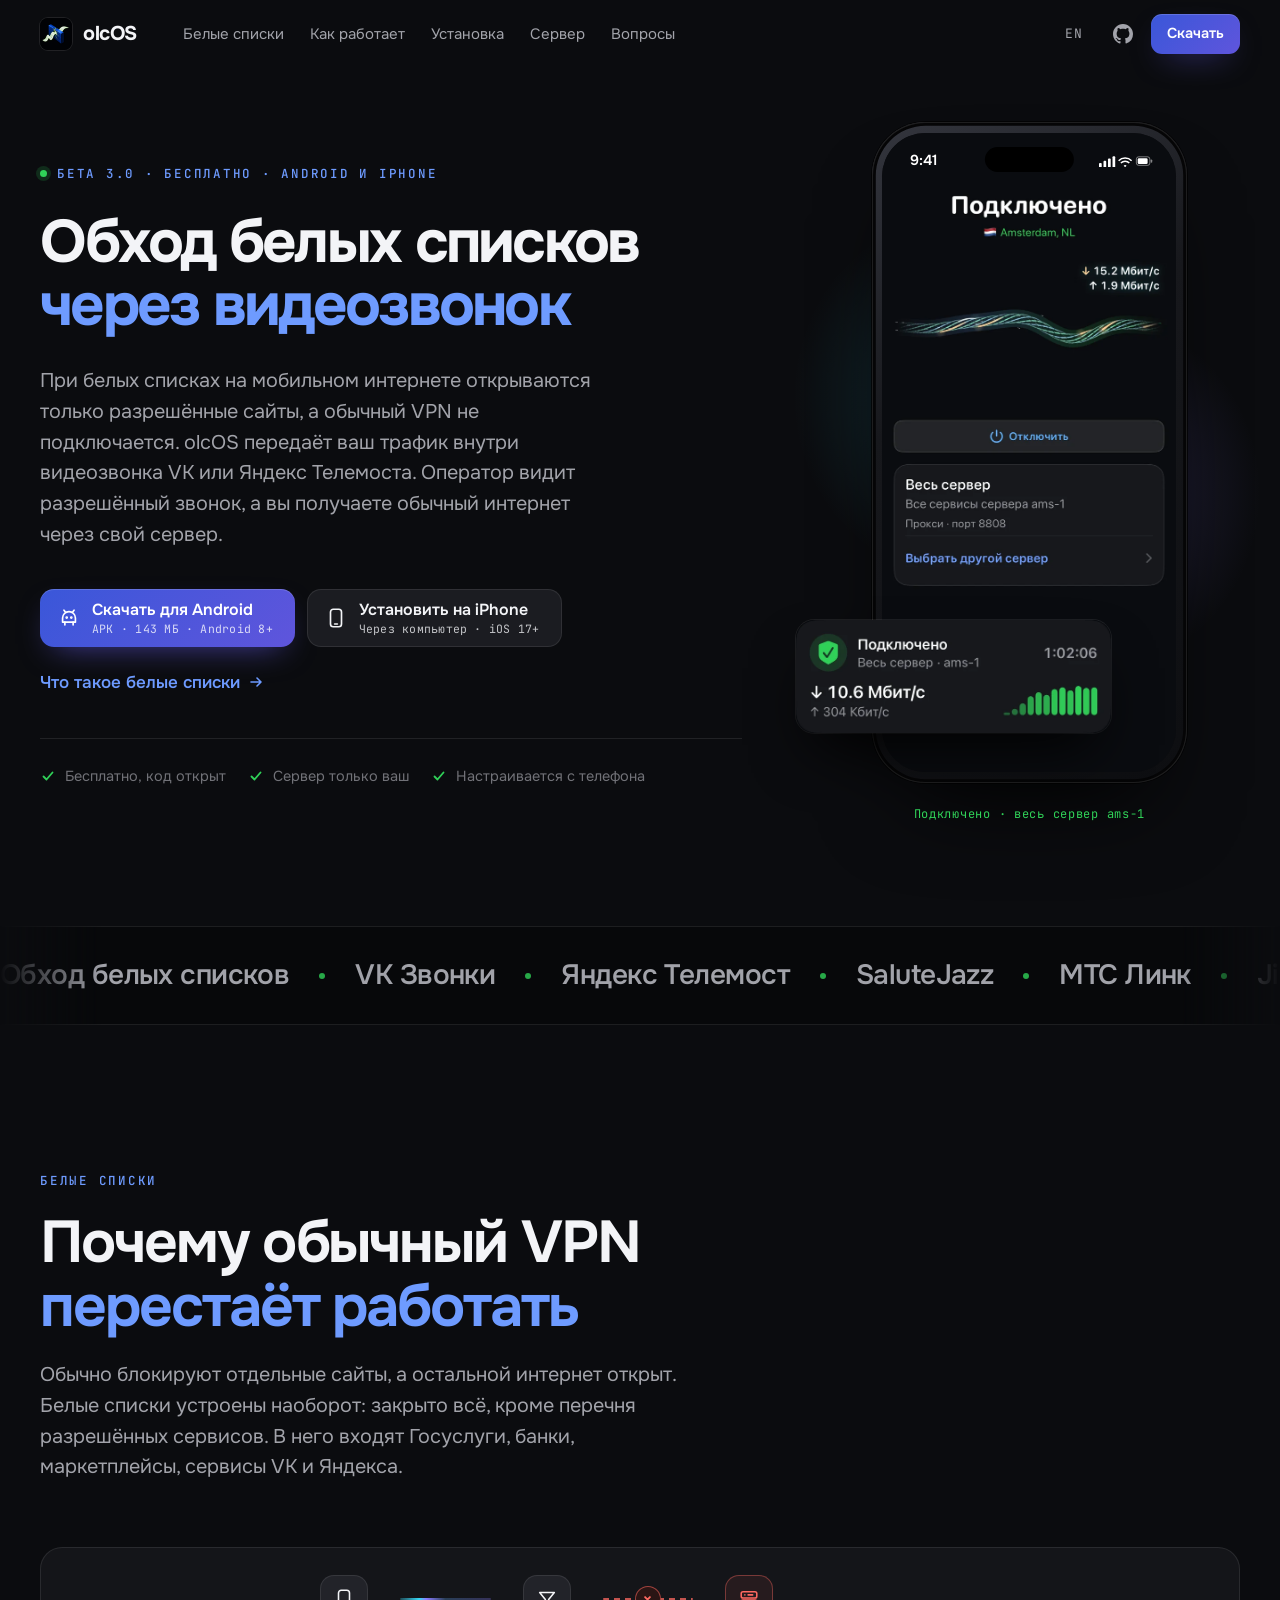
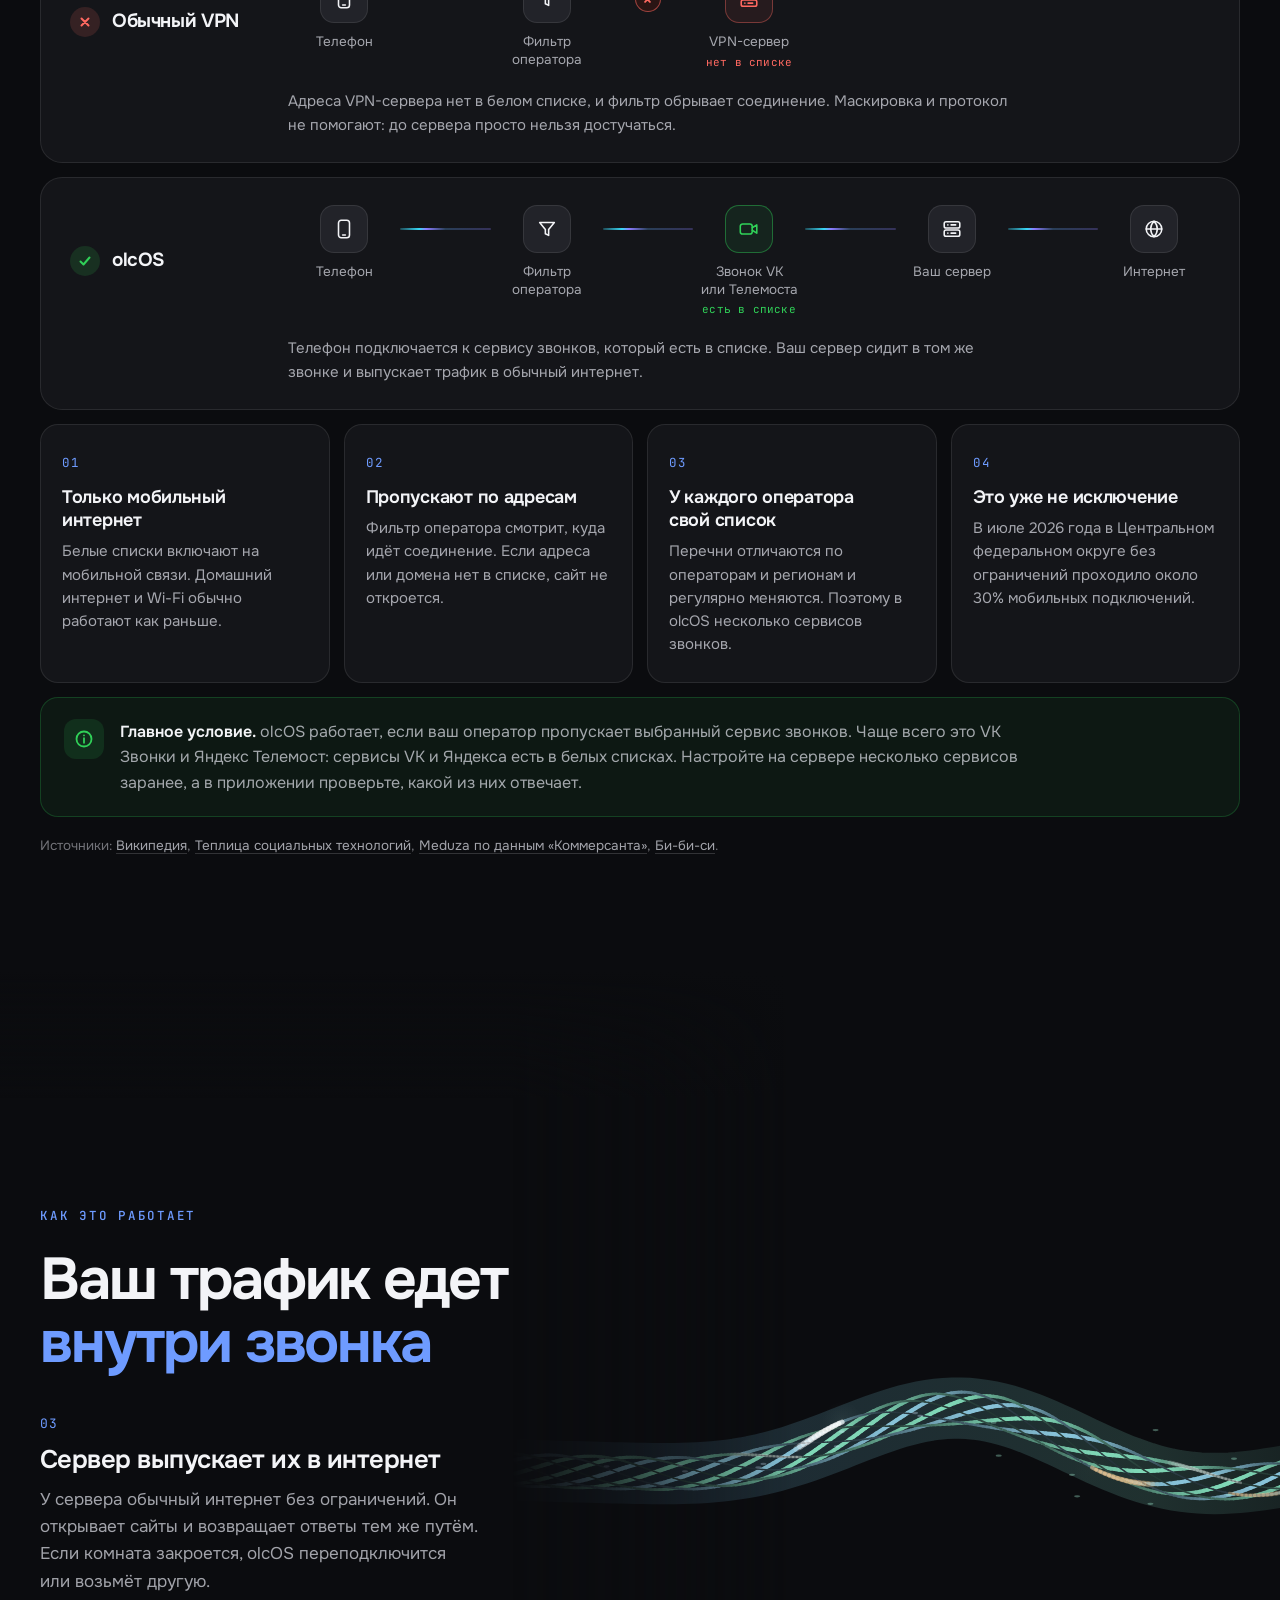
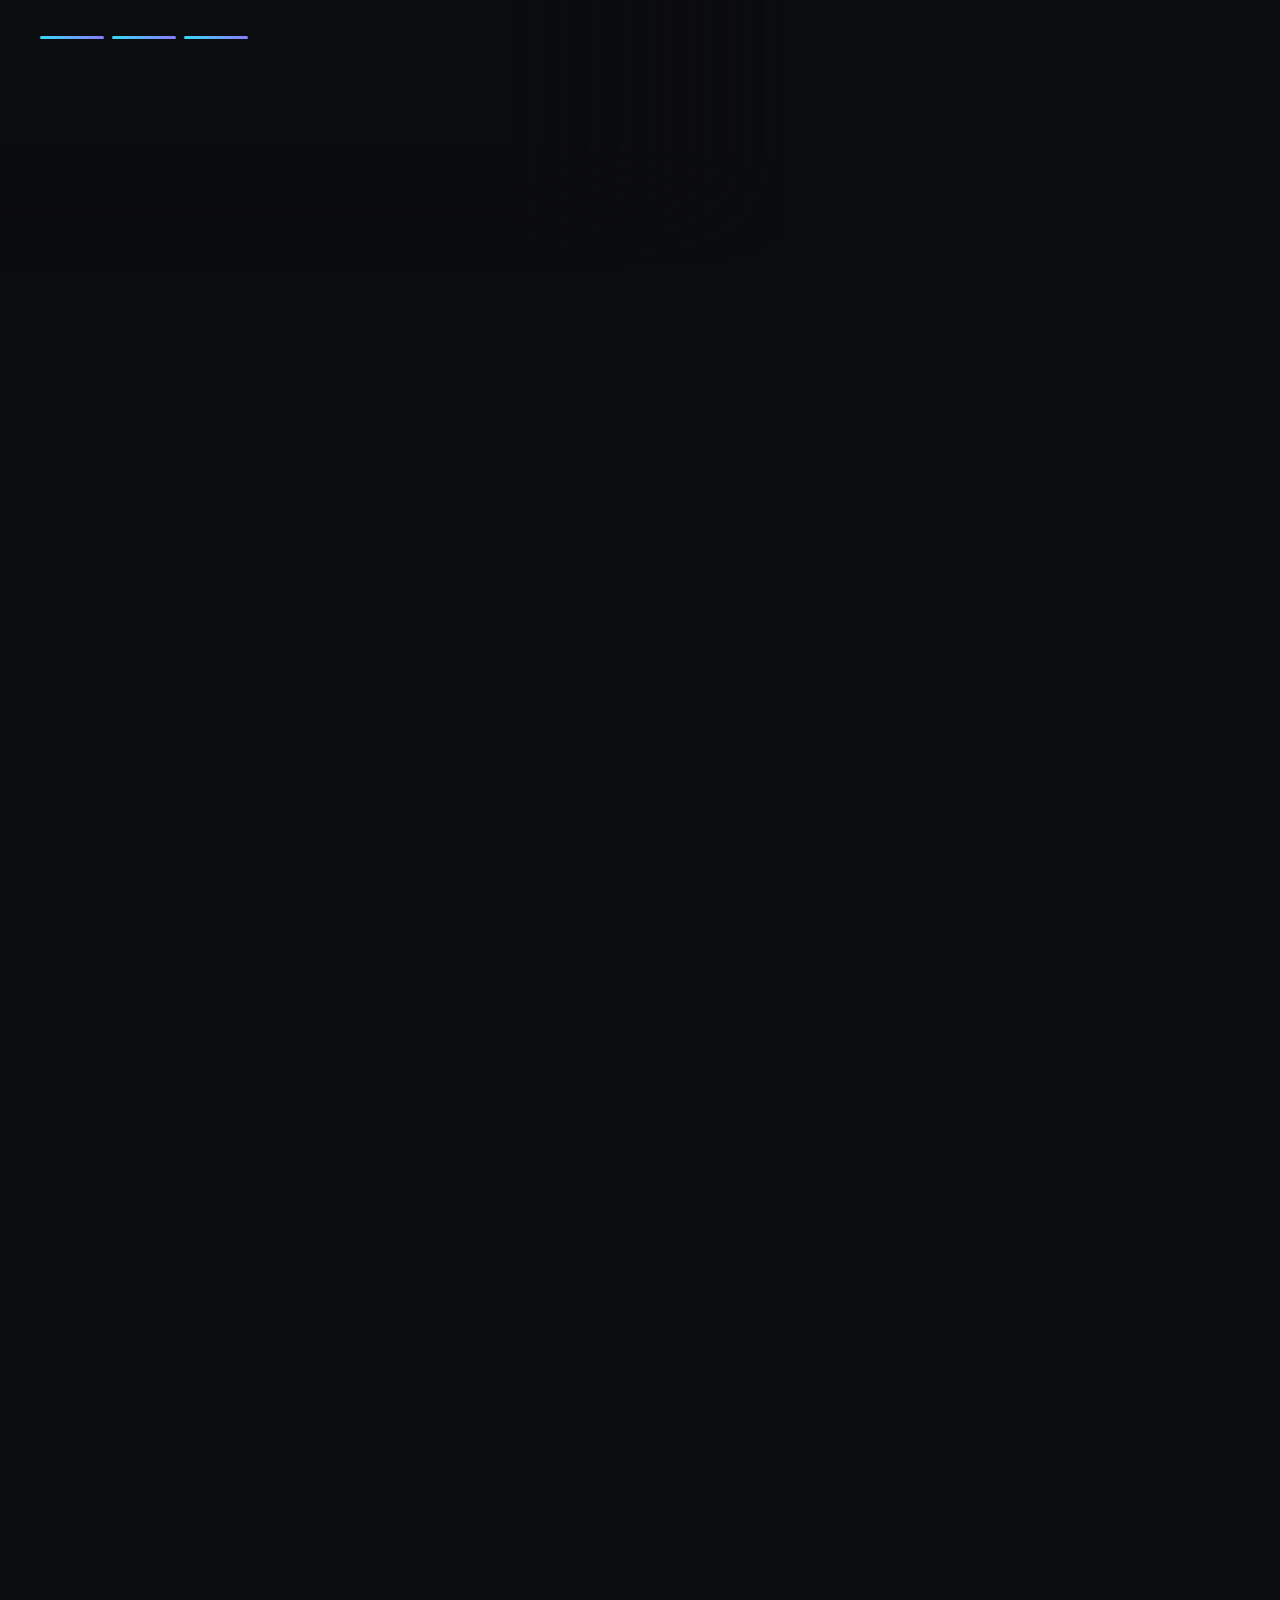
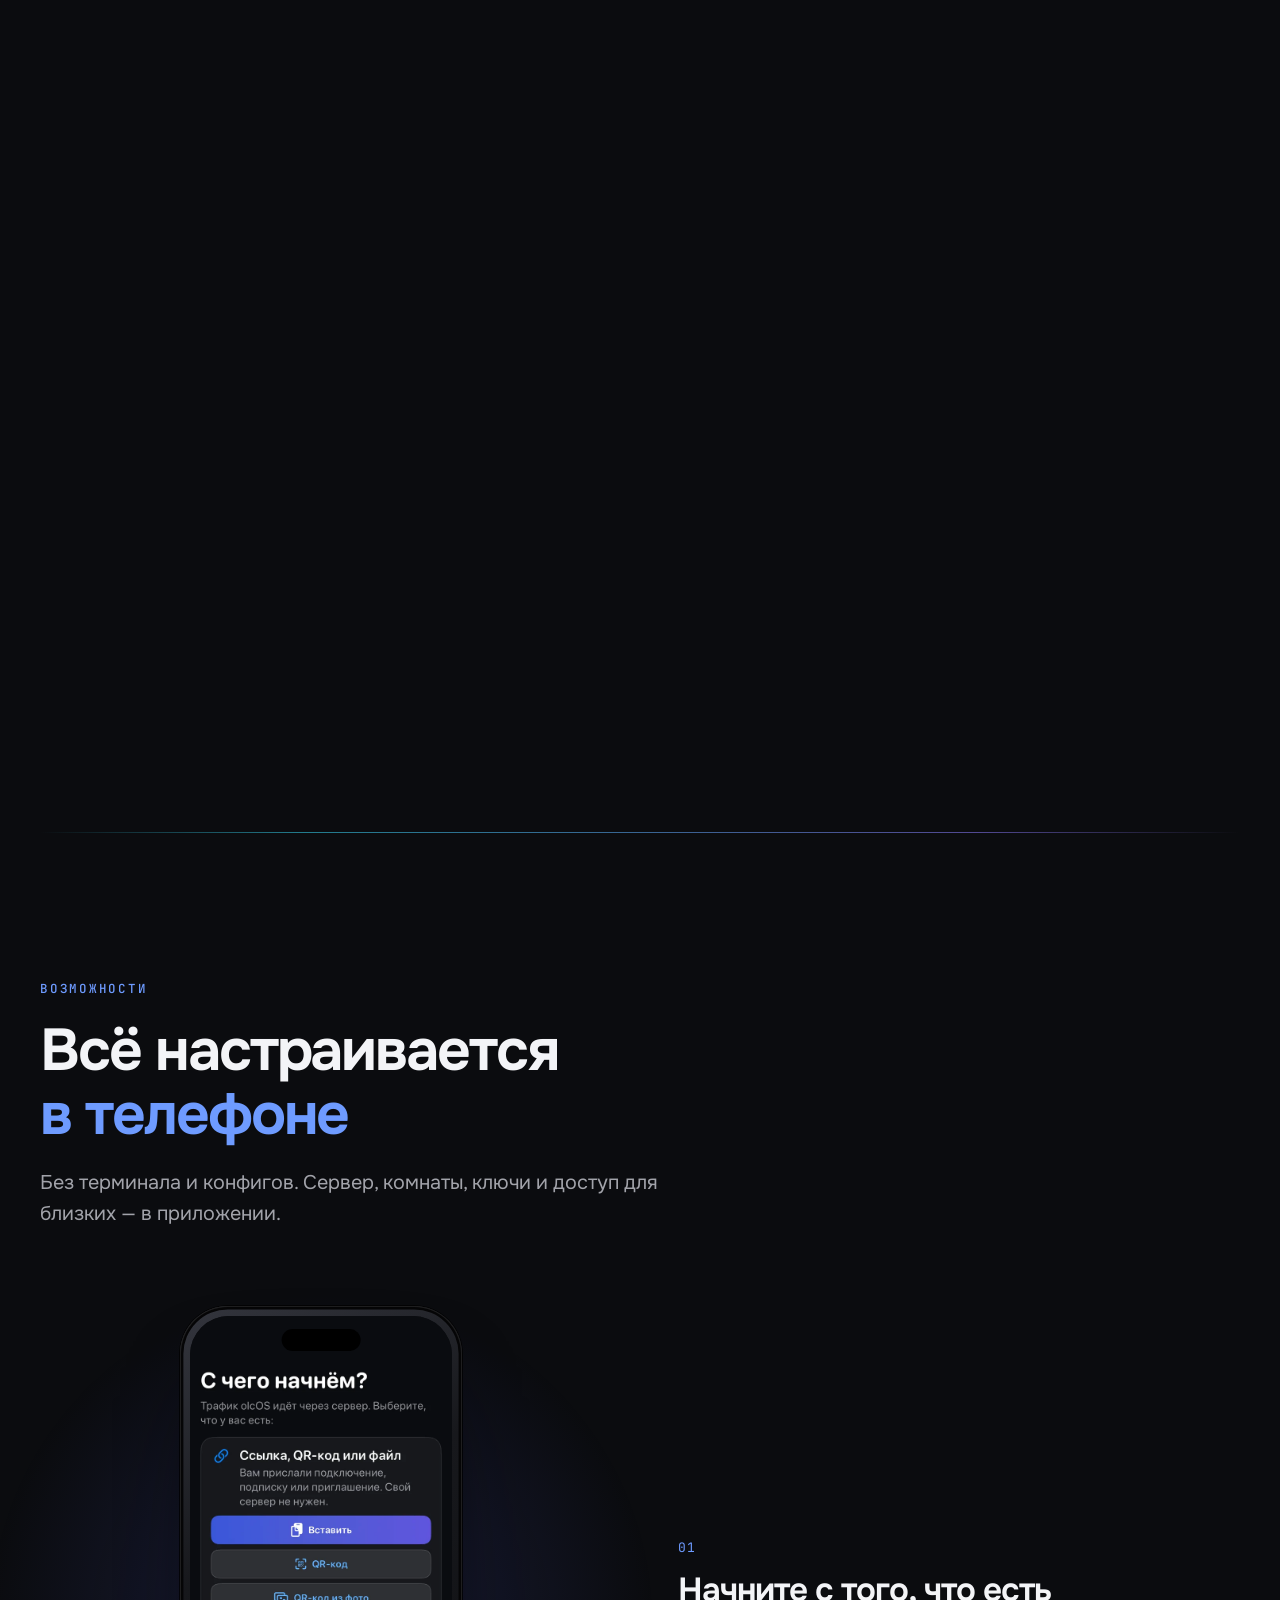
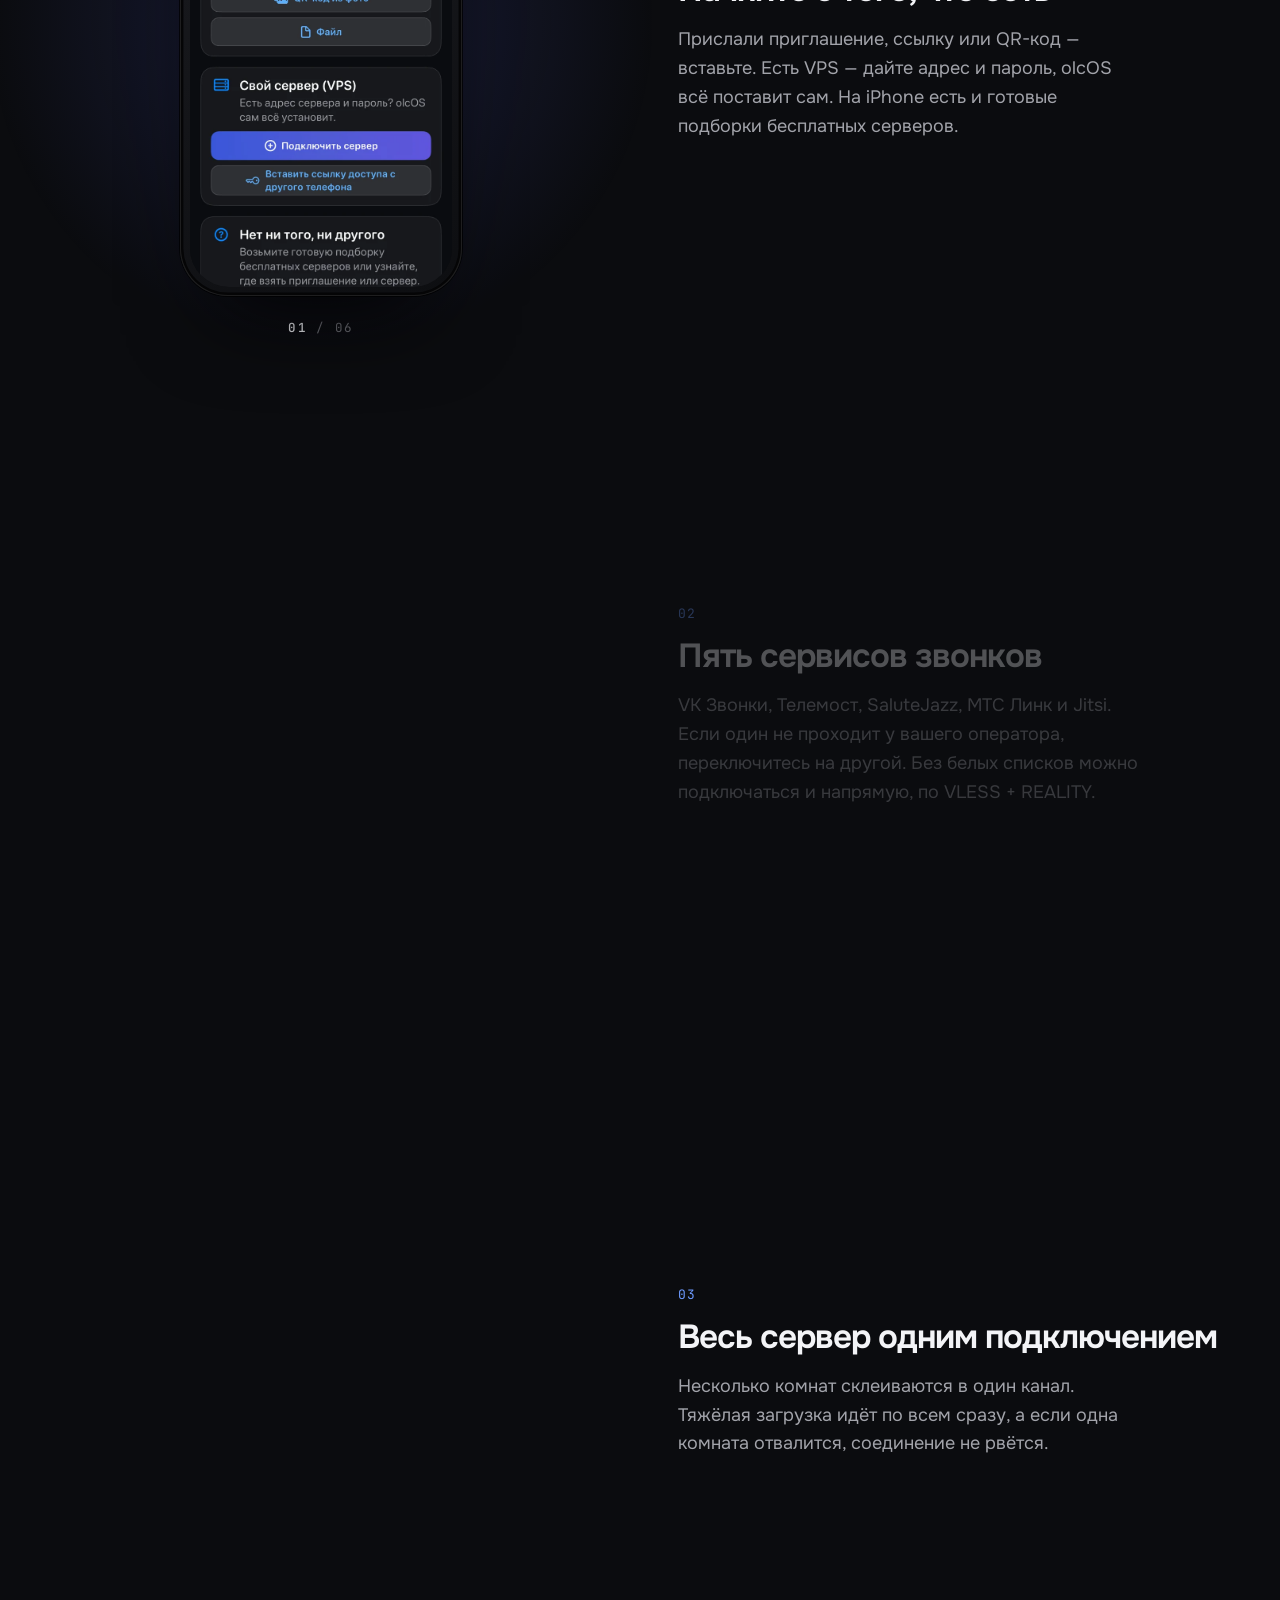
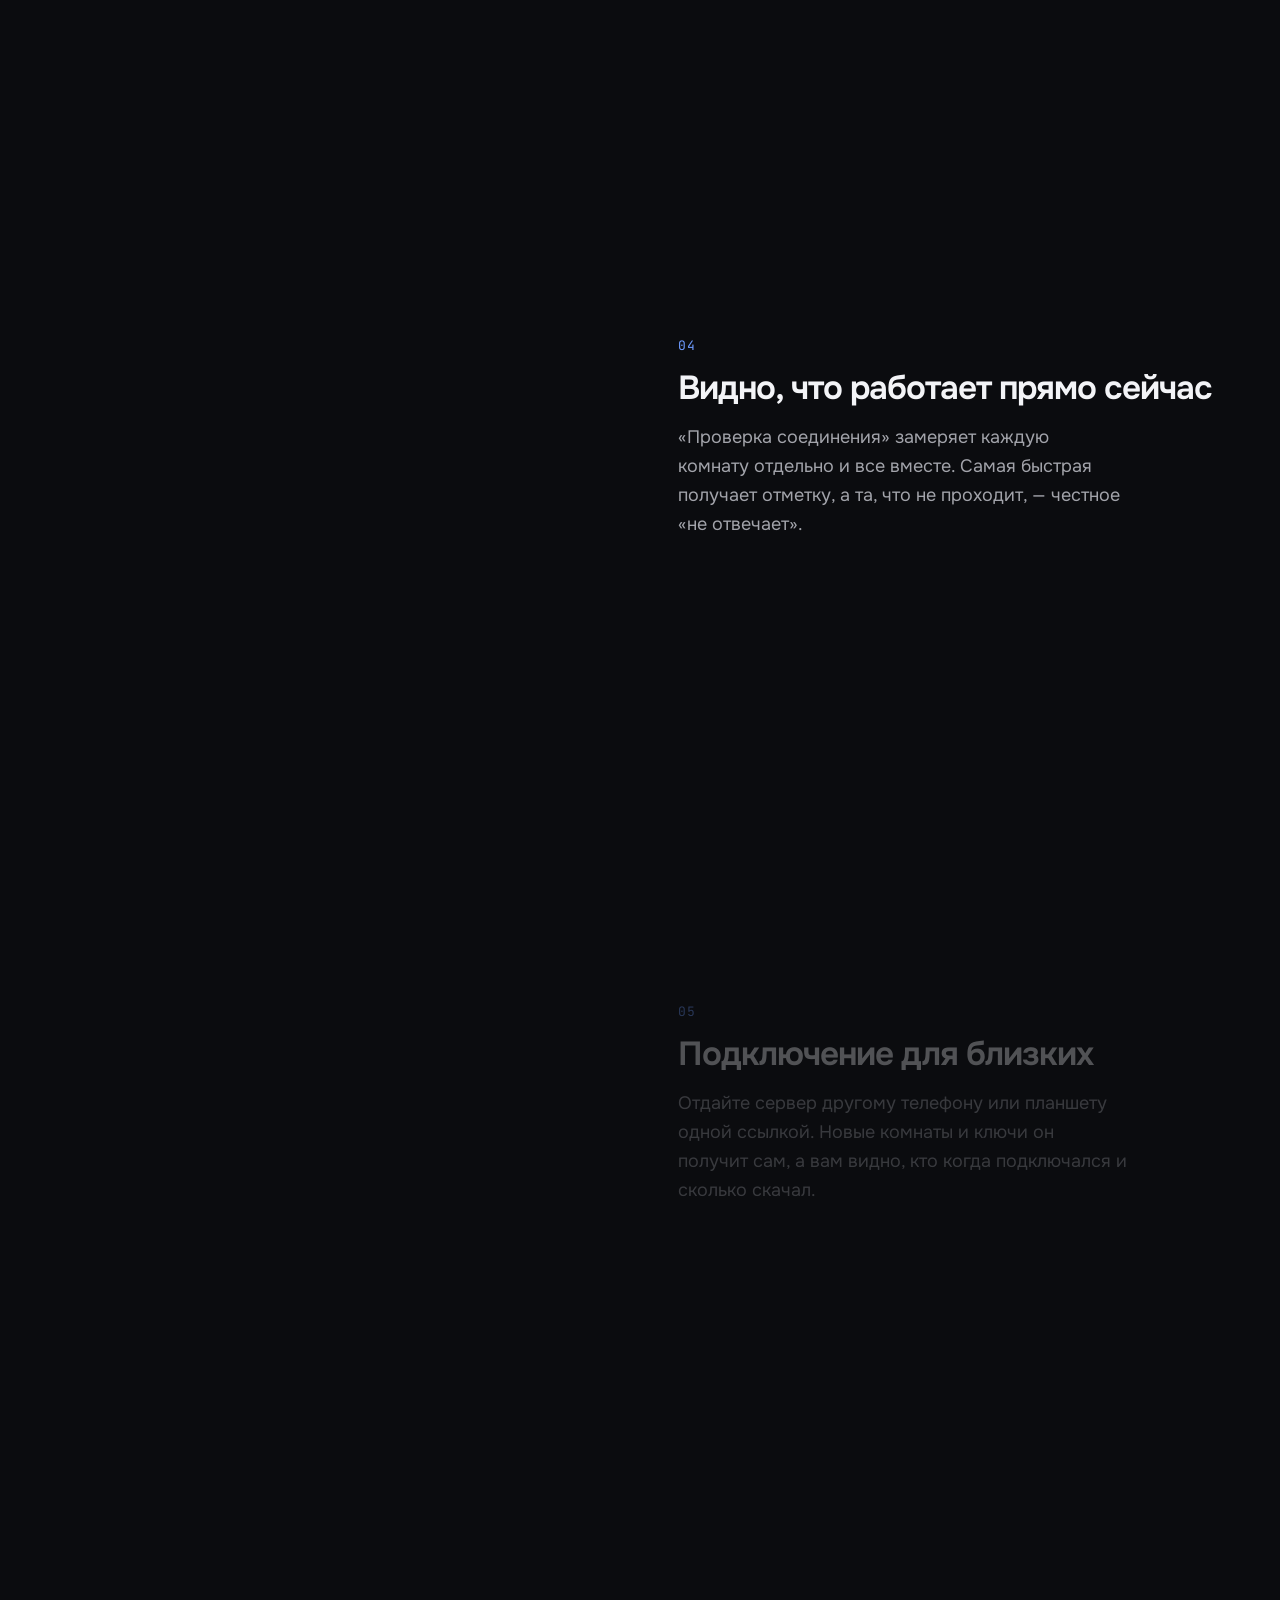
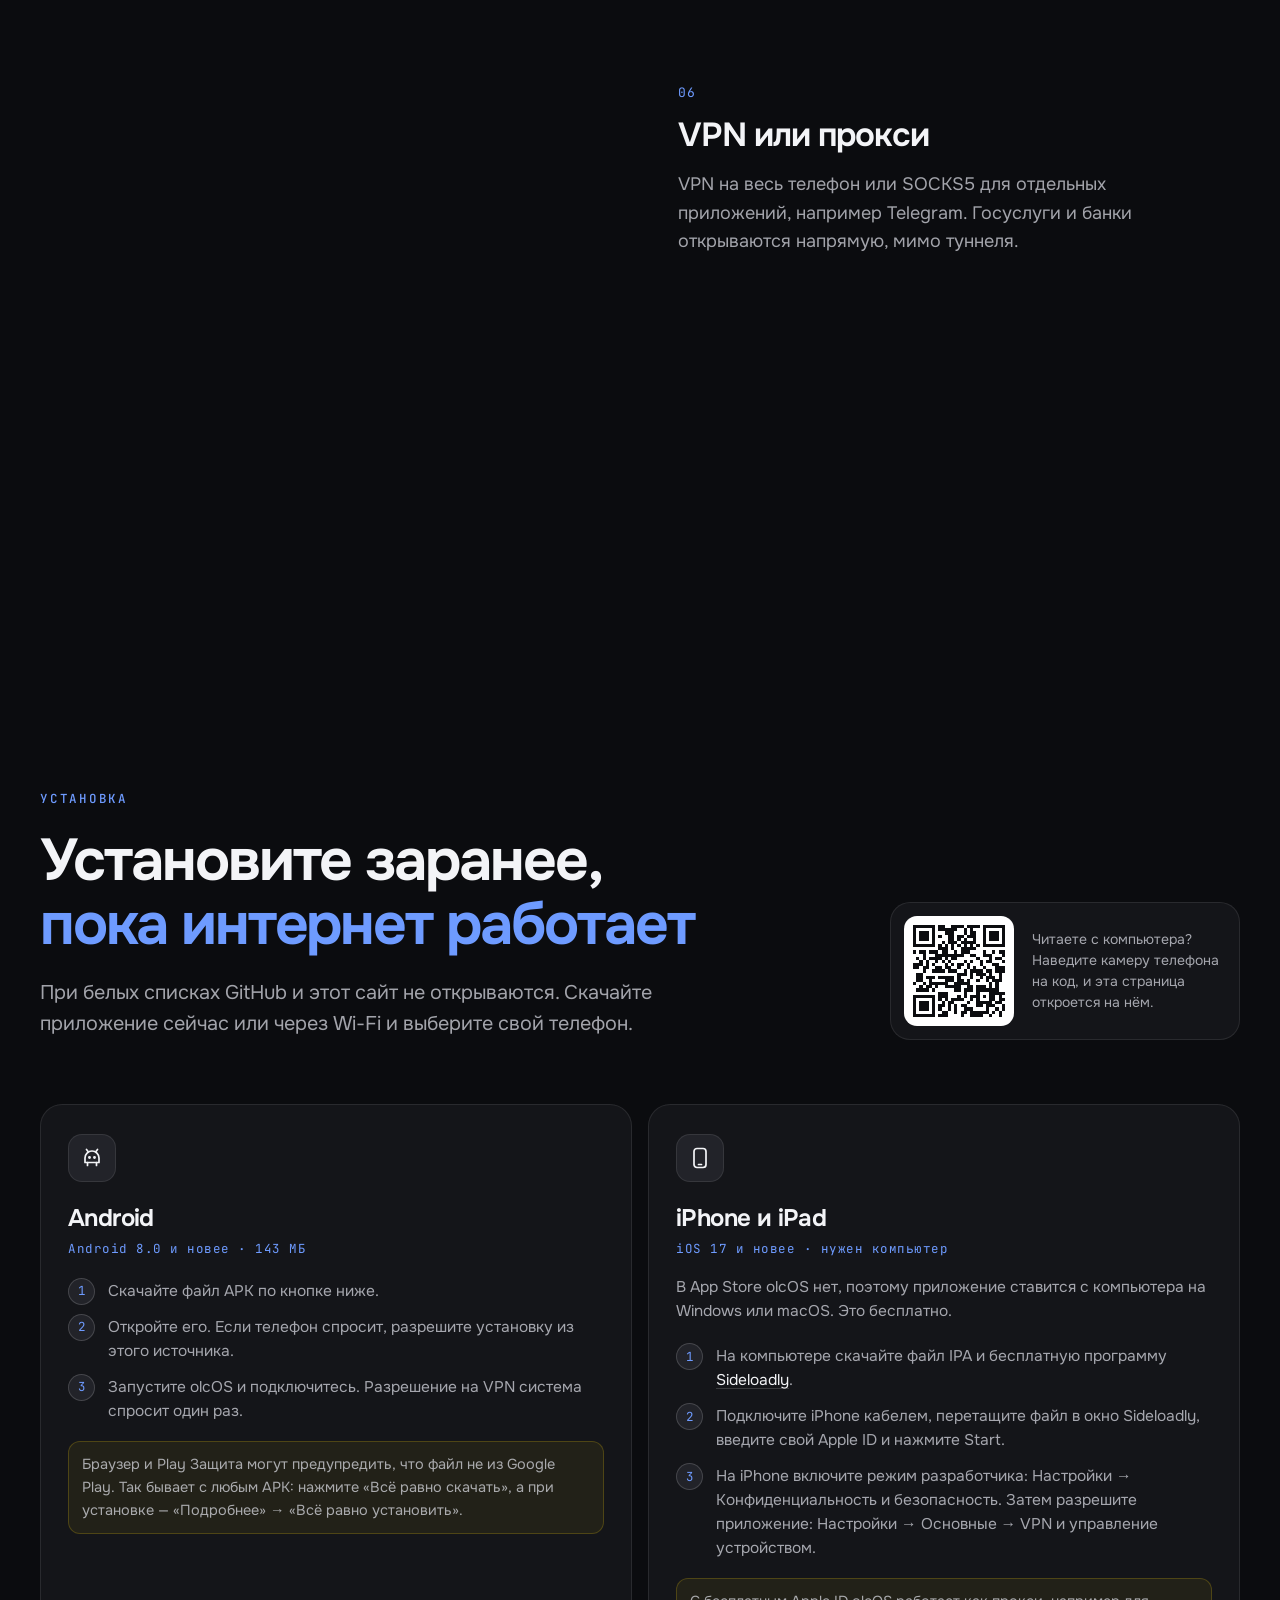
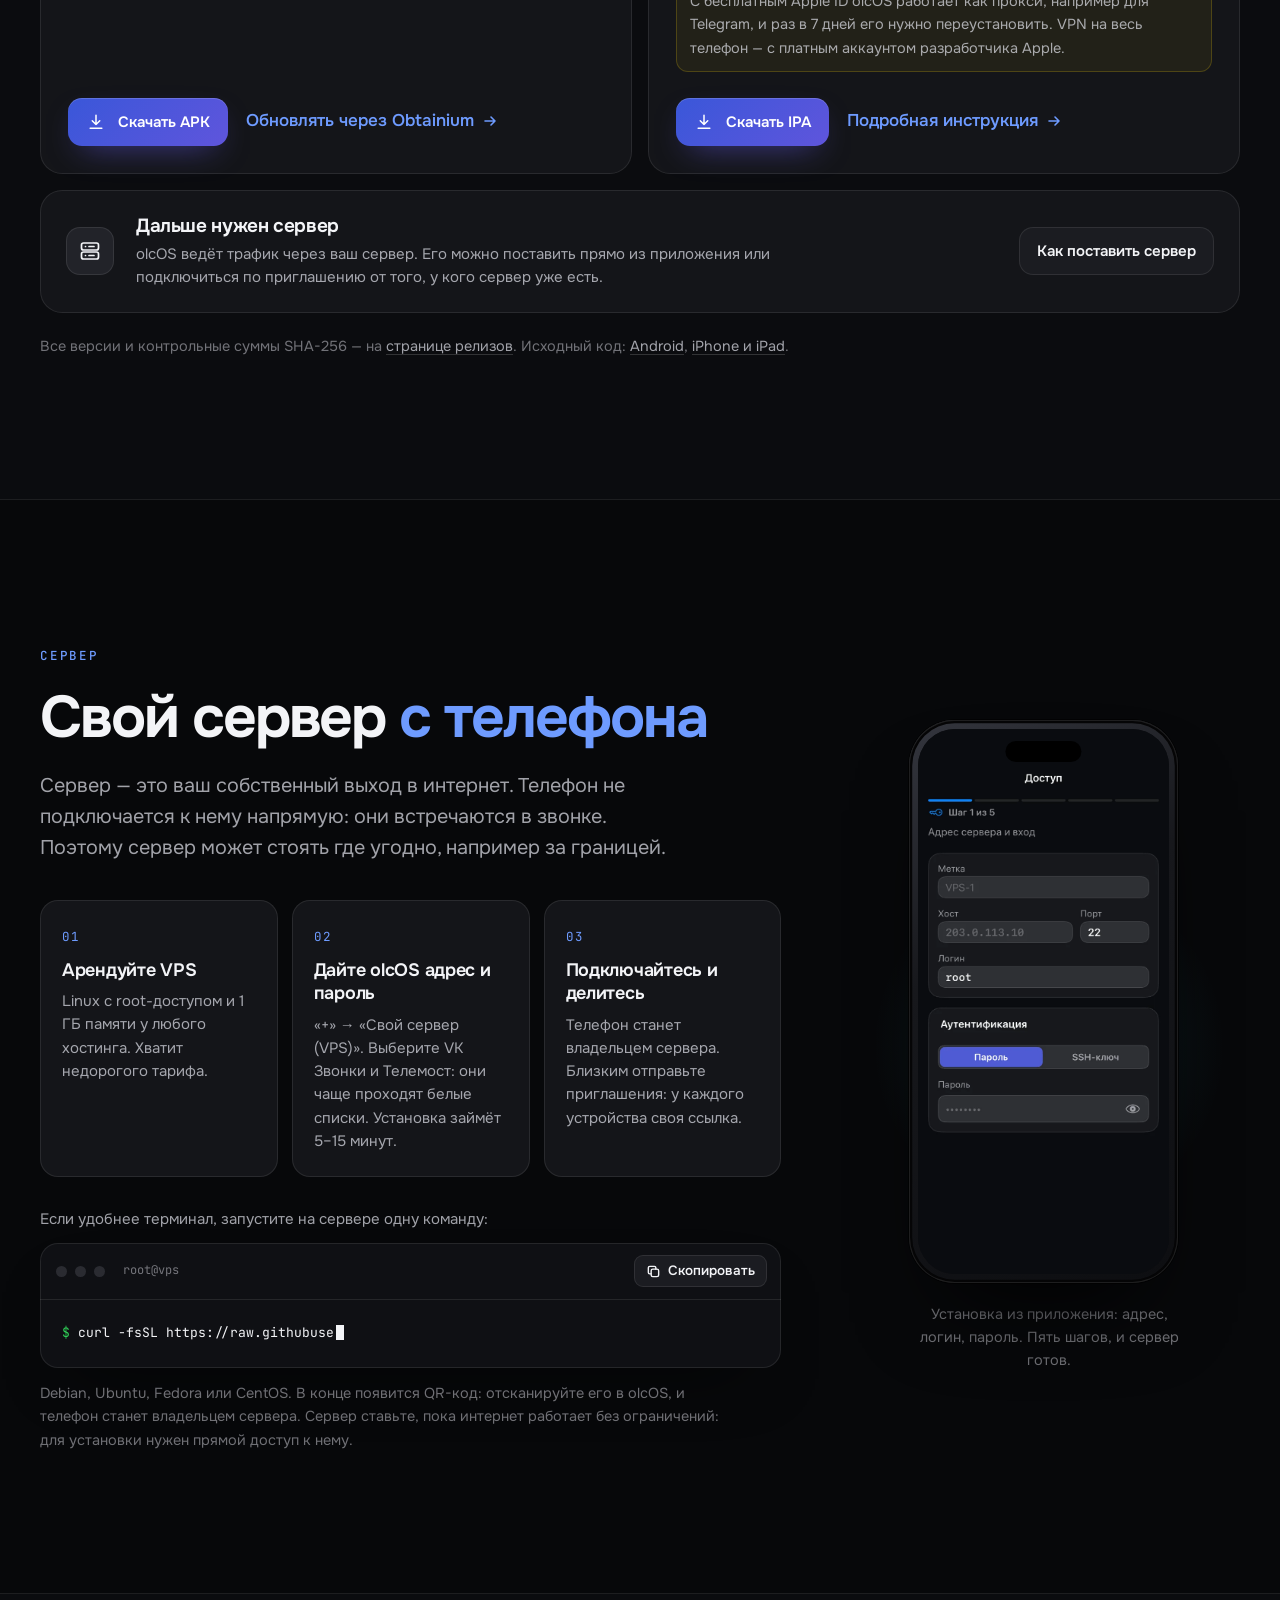
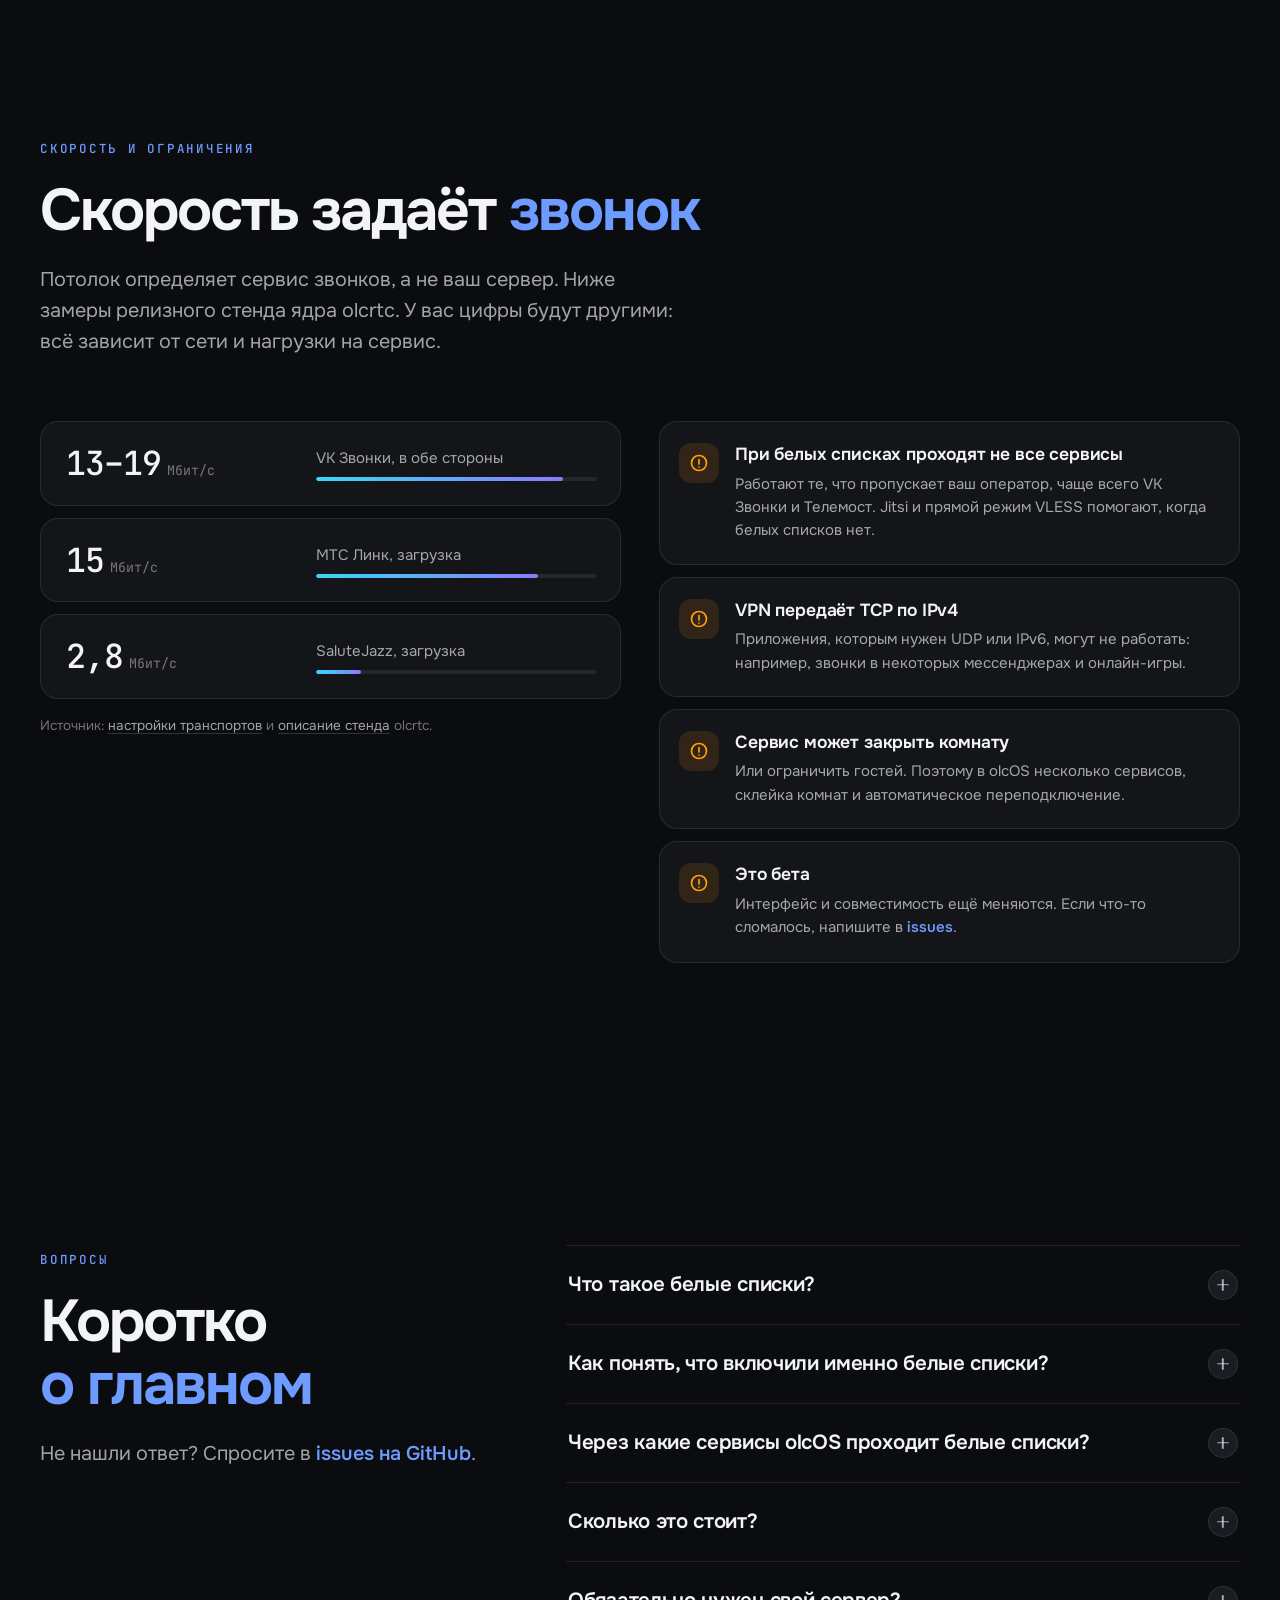
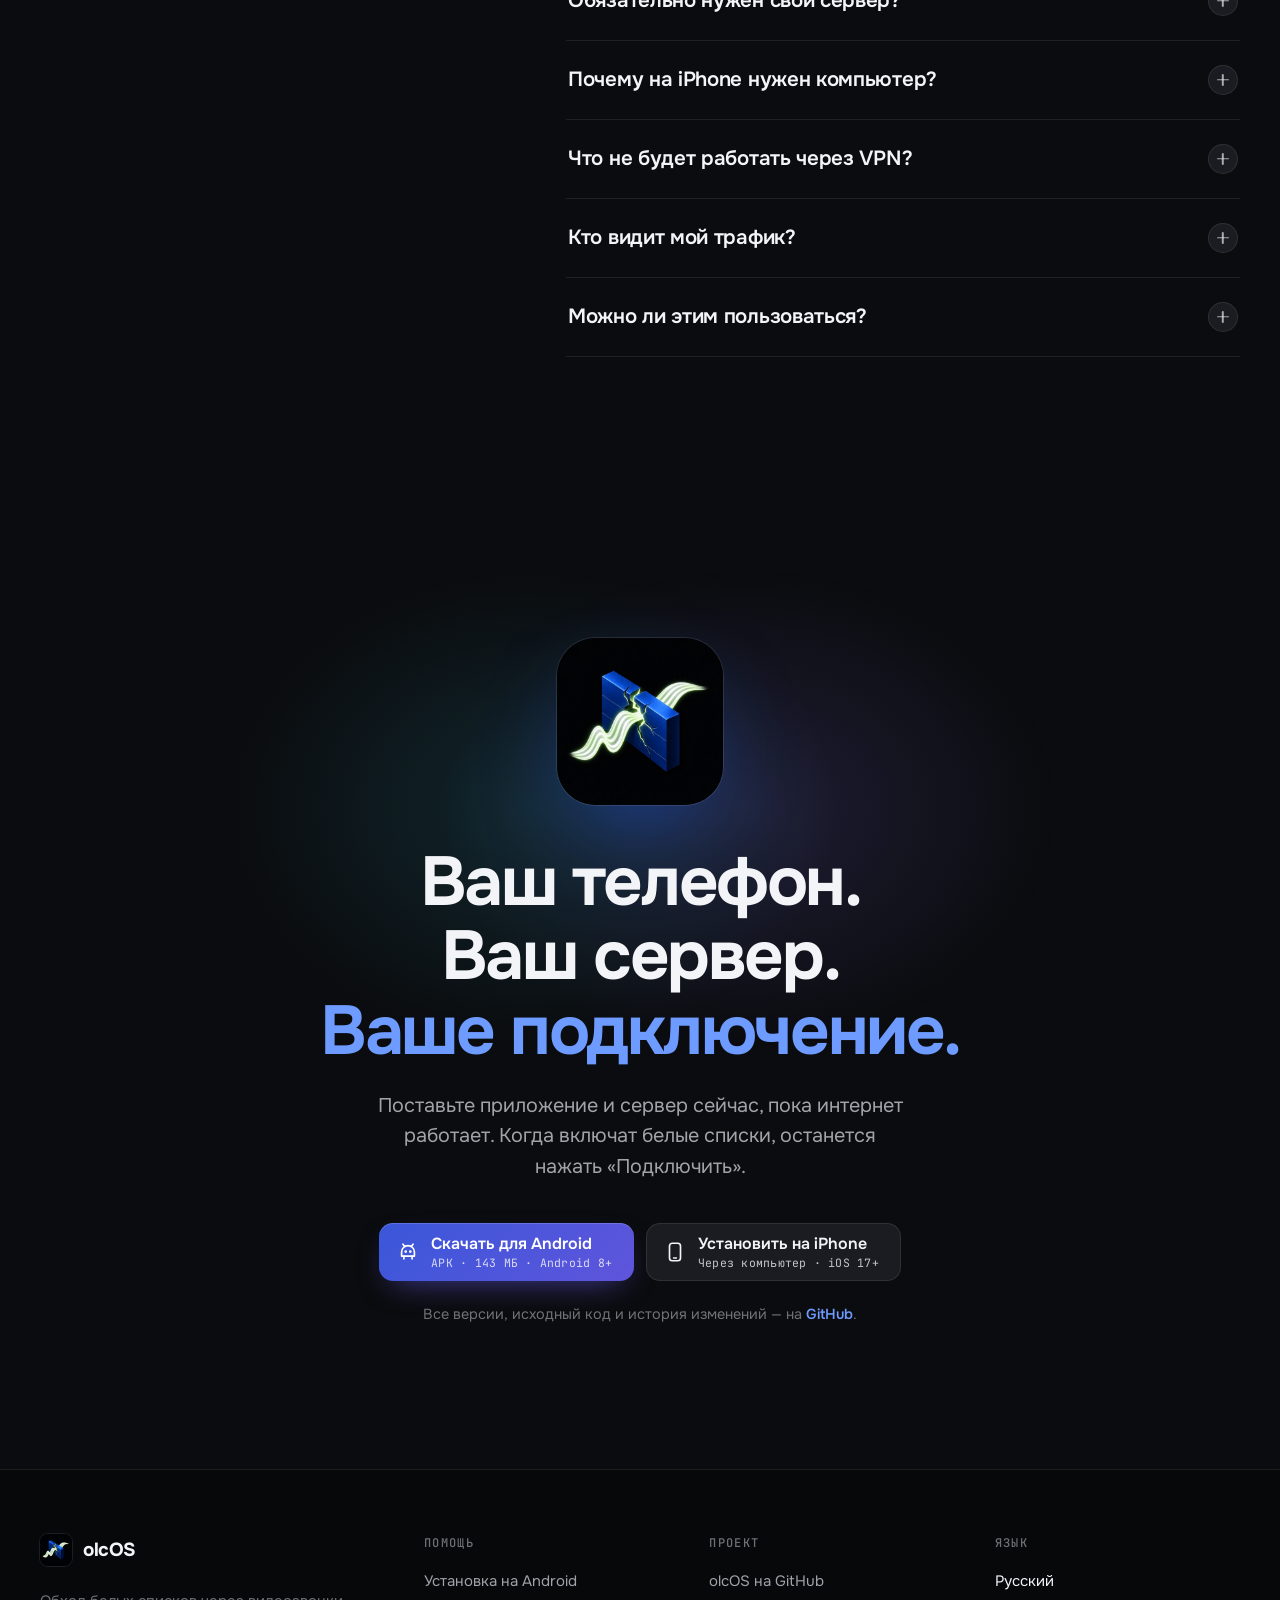
==== commit 1a2e5947: "feat: explain whitelists and simplify installation Lead with the whitelist bypass use case, add a se" ====
--- a/index.html
+++ b/index.html
@@ -3,8 +3,8 @@
 <head>
   <meta charset="utf-8">
   <meta name="viewport" content="width=device-width, initial-scale=1, viewport-fit=cover">
-  <title>olcOS — свой VPN через видеозвонки для iPhone и Android</title>
-  <meta name="description" content="olcOS передаёт трафик телефона через ваш собственный сервер внутри видеозвонка в Телемосте, VK Звонках, SaluteJazz, Jitsi или МТС Link. VPN и SOCKS5-прокси, бесплатно, открытый код.">
+  <title>olcOS — обход белых списков через видеозвонки | Android и iPhone</title>
+  <meta name="description" content="Не работает VPN на мобильном интернете? При белых списках olcOS передаёт трафик внутри видеозвонка VK или Яндекс Телемоста через ваш собственный сервер. Бесплатно, для Android и iPhone.">
   <link rel="canonical" href="https://olcos.github.io/">
   <link rel="alternate" hreflang="ru" href="https://olcos.github.io/">
   <link rel="alternate" hreflang="en" href="https://olcos.github.io/en/">
@@ -19,16 +19,16 @@
   <meta property="og:site_name" content="olcOS">
   <meta property="og:locale" content="ru_RU">
   <meta property="og:locale:alternate" content="en_US">
-  <meta property="og:title" content="olcOS — свой VPN через видеозвонки">
-  <meta property="og:description" content="Трафик телефона идёт через ваш сервер внутри обычного видеозвонка. Для iPhone, iPad и Android. Бесплатно, открытый код.">
+  <meta property="og:title" content="olcOS — обход белых списков через видеозвонки">
+  <meta property="og:description" content="Трафик идёт внутри звонка VK или Яндекс Телемоста, а дальше через ваш сервер. Android и iPhone, бесплатно.">
   <meta property="og:url" content="https://olcos.github.io/">
   <meta property="og:image" content="https://olcos.github.io/assets/og-ru.png">
   <meta property="og:image:width" content="1200">
   <meta property="og:image:height" content="630">
-  <meta property="og:image:alt" content="olcOS: приложение на iPhone, статус «Подключено»">
+  <meta property="og:image:alt" content="olcOS: обход белых списков через видеозвонок, приложение на iPhone в статусе «Подключено»">
   <meta name="twitter:card" content="summary_large_image">
-  <meta name="twitter:title" content="olcOS — свой VPN через видеозвонки">
-  <meta name="twitter:description" content="Трафик телефона идёт через ваш сервер внутри обычного видеозвонка. Для iPhone, iPad и Android.">
+  <meta name="twitter:title" content="olcOS — обход белых списков через видеозвонки">
+  <meta name="twitter:description" content="Трафик идёт внутри звонка VK или Яндекс Телемоста, а дальше через ваш сервер. Android и iPhone, бесплатно.">
   <meta name="twitter:image" content="https://olcos.github.io/assets/og-ru.png">
   <link rel="preload" href="assets/fonts/onest-cyr.woff2" as="font" type="font/woff2" crossorigin>
   <link rel="preload" href="assets/fonts/onest-lat.woff2" as="font" type="font/woff2" crossorigin>
@@ -42,9 +42,9 @@
         "@type": "SoftwareApplication",
         "name": "olcOS",
         "applicationCategory": "UtilitiesApplication",
-        "operatingSystem": "iOS 17, iPadOS 17, Android 8",
+        "operatingSystem": "Android 8, iOS 17, iPadOS 17",
         "softwareVersion": "3.0.3-beta",
-        "description": "VPN и SOCKS5-прокси через собственный сервер внутри видеозвонков: Яндекс Телемост, VK Звонки, SaluteJazz, Jitsi, МТС Link.",
+        "description": "Обход белых списков через видеозвонки: VPN и SOCKS5-прокси через собственный сервер внутри VK Звонков, Яндекс Телемоста, SaluteJazz и МТС Линк.",
         "url": "https://olcos.github.io/",
         "downloadUrl": "https://github.com/olcOS/olcos/releases/latest",
         "image": "https://olcos.github.io/assets/icon-512.png",
@@ -76,8 +76,9 @@
       <span>olcOS</span>
     </a>
     <nav class="nav-links" aria-label="Разделы">
-      <a href="#how">Как это работает</a>
-      <a href="#features">Возможности</a>
+      <a href="#whitelists">Белые списки</a>
+      <a href="#how">Как работает</a>
+      <a href="#download">Установка</a>
       <a href="#server">Сервер</a>
       <a href="#faq">Вопросы</a>
     </nav>
@@ -97,29 +98,29 @@
   <section class="hero" aria-labelledby="hero-title">
     <div class="wrap hero-grid">
       <div class="hero-copy">
-        <p class="eyebrow" data-reveal><span class="dot" aria-hidden="true"></span>Бета 3.0 · iPhone, iPad и Android</p>
+        <p class="eyebrow" data-reveal><span class="dot" aria-hidden="true"></span>Бета 3.0 · бесплатно · Android и iPhone</p>
         <h1 class="h1" id="hero-title" data-reveal style="--d:1">
-          <span class="line">Свой VPN</span>
-          <span class="line"><em>внутри видеозвонка</em></span>
+          <span class="line">Обход белых списков</span>
+          <span class="line"><em>через видеозвонок</em></span>
         </h1>
-        <p class="lead" data-reveal style="--d:2">olcOS заходит в звонок в Телемосте, VK Звонках, SaluteJazz, Jitsi или МТС Link и передаёт трафик телефона через ваш собственный сервер. Для сети это обычная видеосвязь.</p>
+        <p class="lead" data-reveal style="--d:2">При белых списках на мобильном интернете открываются только разрешённые сайты, а обычный VPN не подключается. olcOS передаёт ваш трафик внутри видеозвонка VK или Яндекс Телемоста. Оператор видит разрешённый звонок, а вы получаете обычный интернет через свой сервер.</p>
         <div class="cta" data-reveal style="--d:3" data-cta>
-          <a class="btn btn-primary" href="https://github.com/olcOS/olcos/releases/latest" data-platform="ios">
+          <a class="btn btn-primary" href="https://github.com/olcOS/olcos/releases/download/v3.0.3-beta/olcOS-3.0.3-beta-android.apk" data-platform="android" data-dl="android">
+            <svg viewBox="0 0 24 24" fill="none" stroke="currentColor" stroke-width="1.8" stroke-linecap="round" stroke-linejoin="round" aria-hidden="true"><path d="M5 16.5V12a7 7 0 0 1 14 0v4.5z"/><path d="M8 5.5 6.5 3.5M16 5.5l1.5-2"/><circle cx="9.5" cy="11.5" r=".6" fill="currentColor"/><circle cx="14.5" cy="11.5" r=".6" fill="currentColor"/><path d="M7.5 16.5v3M16.5 16.5v3"/></svg>
+            <span class="t">Скачать для Android<small>APK · <span data-dl-size="android">143 МБ</span> · Android 8+</small></span>
+          </a>
+          <a class="btn btn-secondary" href="#iphone" data-platform="ios">
             <svg viewBox="0 0 24 24" fill="none" stroke="currentColor" stroke-width="1.8" stroke-linecap="round" stroke-linejoin="round" aria-hidden="true"><rect x="6" y="2.5" width="12" height="19" rx="3"/><path d="M10.5 18.5h3"/></svg>
-            <span class="t">Скачать для iPhone<small>iOS 17+ · файл .ipa</small></span>
+            <span class="t">Установить на iPhone<small>Через компьютер · iOS 17+</small></span>
           </a>
-          <a class="btn btn-secondary" href="https://github.com/olcOS/olcos/releases/latest" data-platform="android">
-            <svg viewBox="0 0 24 24" fill="none" stroke="currentColor" stroke-width="1.8" stroke-linecap="round" stroke-linejoin="round" aria-hidden="true"><path d="M5 16.5V12a7 7 0 0 1 14 0v4.5z"/><path d="M8 5.5 6.5 3.5M16 5.5l1.5-2"/><circle cx="9.5" cy="11.5" r=".6" fill="currentColor"/><circle cx="14.5" cy="11.5" r=".6" fill="currentColor"/><path d="M7.5 16.5v3M16.5 16.5v3"/></svg>
-            <span class="t">Скачать для Android<small>Android 8+ · файл .apk</small></span>
-          </a>
         </div>
         <p class="hero-more" data-reveal style="--d:4">
-          <a class="link" href="#how">Как это работает <svg viewBox="0 0 16 16" fill="none" stroke="currentColor" stroke-width="1.6" stroke-linecap="round" stroke-linejoin="round" aria-hidden="true"><path d="M3 8h10M9 4l4 4-4 4"/></svg></a>
+          <a class="link" href="#whitelists">Что такое белые списки <svg viewBox="0 0 16 16" fill="none" stroke="currentColor" stroke-width="1.6" stroke-linecap="round" stroke-linejoin="round" aria-hidden="true"><path d="M3 8h10M9 4l4 4-4 4"/></svg></a>
         </p>
         <ul class="facts" data-reveal style="--d:5">
-          <li><svg viewBox="0 0 16 16" fill="none" stroke="currentColor" stroke-width="1.8" stroke-linecap="round" stroke-linejoin="round" aria-hidden="true"><path d="m3.5 8.5 3 3 6-7"/></svg>Бесплатно, код открыт (MIT)</li>
-          <li><svg viewBox="0 0 16 16" fill="none" stroke="currentColor" stroke-width="1.8" stroke-linecap="round" stroke-linejoin="round" aria-hidden="true"><path d="m3.5 8.5 3 3 6-7"/></svg>Сервер ваш, а не общий</li>
-          <li><svg viewBox="0 0 16 16" fill="none" stroke="currentColor" stroke-width="1.8" stroke-linecap="round" stroke-linejoin="round" aria-hidden="true"><path d="m3.5 8.5 3 3 6-7"/></svg>Ставится с телефона</li>
+          <li><svg viewBox="0 0 16 16" fill="none" stroke="currentColor" stroke-width="1.8" stroke-linecap="round" stroke-linejoin="round" aria-hidden="true"><path d="m3.5 8.5 3 3 6-7"/></svg>Бесплатно, код открыт</li>
+          <li><svg viewBox="0 0 16 16" fill="none" stroke="currentColor" stroke-width="1.8" stroke-linecap="round" stroke-linejoin="round" aria-hidden="true"><path d="m3.5 8.5 3 3 6-7"/></svg>Сервер только ваш</li>
+          <li><svg viewBox="0 0 16 16" fill="none" stroke="currentColor" stroke-width="1.8" stroke-linecap="round" stroke-linejoin="round" aria-hidden="true"><path d="m3.5 8.5 3 3 6-7"/></svg>Настраивается с телефона</li>
         </ul>
       </div>
 
@@ -143,17 +144,88 @@
     </div>
   </section>
 
-  <!-- Carriers -->
+  <!-- Services -->
   <div class="marquee" aria-label="Поддерживаемые сервисы и режимы">
     <div class="marquee-track">
       <ul>
-        <li>Яндекс Телемост</li><li>VK Звонки</li><li>SaluteJazz</li><li>Jitsi</li><li>МТС Link</li><li>VLESS + REALITY</li><li>VPN на весь телефон</li><li>SOCKS5-прокси</li>
+        <li>Обход белых списков</li><li>VK Звонки</li><li>Яндекс Телемост</li><li>SaluteJazz</li><li>МТС Линк</li><li>Jitsi</li><li>VPN на весь телефон</li><li>SOCKS5-прокси</li>
       </ul>
       <ul aria-hidden="true">
-        <li>Яндекс Телемост</li><li>VK Звонки</li><li>SaluteJazz</li><li>Jitsi</li><li>МТС Link</li><li>VLESS + REALITY</li><li>VPN на весь телефон</li><li>SOCKS5-прокси</li>
+        <li>Обход белых списков</li><li>VK Звонки</li><li>Яндекс Телемост</li><li>SaluteJazz</li><li>МТС Линк</li><li>Jitsi</li><li>VPN на весь телефон</li><li>SOCKS5-прокси</li>
       </ul>
     </div>
   </div>
+
+  <!-- Whitelists -->
+  <section class="section wl" id="whitelists" aria-labelledby="wl-title">
+    <div class="wrap">
+      <header class="sec-head">
+        <p class="eyebrow" data-reveal>Белые списки</p>
+        <h2 class="h2" id="wl-title" data-reveal style="--d:1">Почему обычный VPN <em>перестаёт работать</em></h2>
+        <p class="lead" data-reveal style="--d:2">Обычно блокируют отдельные сайты, а остальной интернет открыт. Белые списки устроены наоборот: закрыто всё, кроме перечня разрешённых сервисов. В него входят Госуслуги, банки, маркетплейсы, сервисы VK и Яндекса.</p>
+      </header>
+
+      <div class="wl-diagram" data-reveal style="--d:2">
+        <figure class="wl-row is-bad">
+          <figcaption class="wl-label"><span class="wl-badge" aria-hidden="true"><svg viewBox="0 0 16 16" fill="none" stroke="currentColor" stroke-width="2" stroke-linecap="round"><path d="m4.5 4.5 7 7M11.5 4.5l-7 7"/></svg></span>Обычный VPN</figcaption>
+          <div class="wl-path" aria-hidden="true">
+            <span class="wl-node"><span class="wl-ico"><svg viewBox="0 0 24 24" fill="none" stroke="currentColor" stroke-width="1.7" stroke-linecap="round" stroke-linejoin="round"><rect x="6" y="2.5" width="12" height="19" rx="3"/><path d="M10.5 18.5h3"/></svg></span><span class="wl-name">Телефон</span></span>
+            <span class="wl-link is-pass"></span>
+            <span class="wl-node"><span class="wl-ico"><svg viewBox="0 0 24 24" fill="none" stroke="currentColor" stroke-width="1.7" stroke-linecap="round" stroke-linejoin="round"><path d="M4 5h16l-6.2 7.6V19l-3.6-1.8v-4.6z"/></svg></span><span class="wl-name">Фильтр оператора</span></span>
+            <span class="wl-link is-cut"><i><svg viewBox="0 0 16 16" fill="none" stroke="currentColor" stroke-width="2.2" stroke-linecap="round"><path d="m5 5 6 6M11 5l-6 6"/></svg></i></span>
+            <span class="wl-node is-dead"><span class="wl-ico"><svg viewBox="0 0 24 24" fill="none" stroke="currentColor" stroke-width="1.7" stroke-linecap="round" stroke-linejoin="round"><rect x="3.5" y="4" width="17" height="7" rx="2"/><rect x="3.5" y="13" width="17" height="7" rx="2"/><path d="M7.5 7.5h.01M7.5 16.5h.01M11 7.5h5M11 16.5h5"/></svg></span><span class="wl-name">VPN-сервер<small>нет в списке</small></span></span>
+          </div>
+          <p class="wl-cap">Адреса VPN-сервера нет в белом списке, и фильтр обрывает соединение. Маскировка и протокол не помогают: до сервера просто нельзя достучаться.</p>
+        </figure>
+
+        <figure class="wl-row is-good">
+          <figcaption class="wl-label"><span class="wl-badge" aria-hidden="true"><svg viewBox="0 0 16 16" fill="none" stroke="currentColor" stroke-width="2" stroke-linecap="round" stroke-linejoin="round"><path d="m3.5 8.5 3 3 6-7"/></svg></span>olcOS</figcaption>
+          <div class="wl-path" aria-hidden="true">
+            <span class="wl-node"><span class="wl-ico"><svg viewBox="0 0 24 24" fill="none" stroke="currentColor" stroke-width="1.7" stroke-linecap="round" stroke-linejoin="round"><rect x="6" y="2.5" width="12" height="19" rx="3"/><path d="M10.5 18.5h3"/></svg></span><span class="wl-name">Телефон</span></span>
+            <span class="wl-link is-pass"></span>
+            <span class="wl-node"><span class="wl-ico"><svg viewBox="0 0 24 24" fill="none" stroke="currentColor" stroke-width="1.7" stroke-linecap="round" stroke-linejoin="round"><path d="M4 5h16l-6.2 7.6V19l-3.6-1.8v-4.6z"/></svg></span><span class="wl-name">Фильтр оператора</span></span>
+            <span class="wl-link is-pass"></span>
+            <span class="wl-node is-allowed"><span class="wl-ico"><svg viewBox="0 0 24 24" fill="none" stroke="currentColor" stroke-width="1.7" stroke-linecap="round" stroke-linejoin="round"><rect x="2.5" y="6.5" width="13" height="11" rx="2.6"/><path d="m15.5 10.6 5-3.1v9l-5-3.1"/></svg></span><span class="wl-name">Звонок VK или Телемоста<small>есть в списке</small></span></span>
+            <span class="wl-link is-pass"></span>
+            <span class="wl-node"><span class="wl-ico"><svg viewBox="0 0 24 24" fill="none" stroke="currentColor" stroke-width="1.7" stroke-linecap="round" stroke-linejoin="round"><rect x="3.5" y="4" width="17" height="7" rx="2"/><rect x="3.5" y="13" width="17" height="7" rx="2"/><path d="M7.5 7.5h.01M7.5 16.5h.01M11 7.5h5M11 16.5h5"/></svg></span><span class="wl-name">Ваш сервер</span></span>
+            <span class="wl-link is-pass"></span>
+            <span class="wl-node"><span class="wl-ico"><svg viewBox="0 0 24 24" fill="none" stroke="currentColor" stroke-width="1.7" stroke-linecap="round" stroke-linejoin="round"><circle cx="12" cy="12" r="8.5"/><path d="M3.5 12h17M12 3.5c2.4 2.4 3.6 5.2 3.6 8.5s-1.2 6.1-3.6 8.5c-2.4-2.4-3.6-5.2-3.6-8.5s1.2-6.1 3.6-8.5z"/></svg></span><span class="wl-name">Интернет</span></span>
+          </div>
+          <p class="wl-cap">Телефон подключается к сервису звонков, который есть в списке. Ваш сервер сидит в том же звонке и выпускает трафик в обычный интернет.</p>
+        </figure>
+      </div>
+
+      <ul class="wl-facts">
+        <li class="wl-fact" data-reveal style="--d:1">
+          <span class="num">01</span>
+          <h3>Только мобильный интернет</h3>
+          <p>Белые списки включают на мобильной связи. Домашний интернет и Wi-Fi обычно работают как раньше.</p>
+        </li>
+        <li class="wl-fact" data-reveal style="--d:2">
+          <span class="num">02</span>
+          <h3>Пропускают по адресам</h3>
+          <p>Фильтр оператора смотрит, куда идёт соединение. Если адреса или домена нет в списке, сайт не откроется.</p>
+        </li>
+        <li class="wl-fact" data-reveal style="--d:3">
+          <span class="num">03</span>
+          <h3>У каждого оператора свой список</h3>
+          <p>Перечни отличаются по операторам и регионам и регулярно меняются. Поэтому в olcOS несколько сервисов звонков.</p>
+        </li>
+        <li class="wl-fact" data-reveal style="--d:4">
+          <span class="num">04</span>
+          <h3>Это уже не исключение</h3>
+          <p>В июле 2026 года в Центральном федеральном округе без ограничений проходило около 30% мобильных подключений.</p>
+        </li>
+      </ul>
+
+      <div class="wl-note" data-reveal>
+        <span class="ico" aria-hidden="true"><svg viewBox="0 0 20 20" fill="none" stroke="currentColor" stroke-width="1.8" stroke-linecap="round" stroke-linejoin="round"><circle cx="10" cy="10" r="7.5"/><path d="M10 9.2v4.6M10 6.4h.01"/></svg></span>
+        <p><b>Главное условие.</b> olcOS работает, если ваш оператор пропускает выбранный сервис звонков. Чаще всего это VK Звонки и Яндекс Телемост: сервисы VK и Яндекса есть в белых списках. Настройте на сервере несколько сервисов заранее, а в приложении проверьте, какой из них отвечает.</p>
+      </div>
+
+      <p class="src-note" data-reveal>Источники: <a href="https://ru.wikipedia.org/wiki/%C2%AB%D0%91%D0%B5%D0%BB%D1%8B%D0%B5_%D1%81%D0%BF%D0%B8%D1%81%D0%BA%D0%B8%C2%BB_%D1%81%D0%B0%D0%B9%D1%82%D0%BE%D0%B2_%D0%B2_%D0%A0%D0%BE%D1%81%D1%81%D0%B8%D0%B8">Википедия</a>, <a href="https://te-st.org/2026/10/27/allowagain/">Теплица социальных технологий</a>, <a href="https://meduza.io/en/news/2026/08/05/kommersant-only-one-third-of-mobile-internet-traffic-in-central-russia-was-unrestricted-nearly-90-in-border-regions-went-through-whitelists">Meduza по данным «Коммерсанта»</a>, <a href="https://www.bbc.com/russian/articles/cz7pn25391po">Би-би-си</a>.</p>
+    </div>
+  </section>
 
   <!-- How it works: pinned scene -->
   <section class="how" id="how" aria-labelledby="how-title">
@@ -162,22 +234,22 @@
         <canvas class="how-canvas" aria-hidden="true"></canvas>
         <div class="wrap how-copy">
           <p class="eyebrow">Как это работает</p>
-          <h2 class="h2" id="how-title">Звонок, который везёт <em>ваш трафик</em></h2>
+          <h2 class="h2" id="how-title">Ваш трафик едет <em>внутри звонка</em></h2>
           <ol class="how-steps">
             <li class="how-step is-active">
               <span class="num">01</span>
-              <h3>Телефон заходит в комнату</h3>
-              <p>olcOS подключается к видеозвонку как обычный участник. Ваш сервер ждёт в той же комнате.</p>
+              <h3>Телефон звонит в разрешённый сервис</h3>
+              <p>olcOS заходит в видеозвонок VK или Телемоста как обычный участник. Для оператора это звонок в сервис из белого списка.</p>
             </li>
             <li class="how-step">
               <span class="num">02</span>
-              <h3>Данные едут внутри звонка</h3>
-              <p>Трафик упакован в видеокадры или в канал данных звонка. Провайдер видит соединение с сервисом звонков, а не с вашим сервером.</p>
+              <h3>Данные идут внутри звонка</h3>
+              <p>Трафик шифруется и упаковывается в видеопоток или канал данных звонка. Ваш сервер сидит в той же комнате.</p>
             </li>
             <li class="how-step">
               <span class="num">03</span>
-              <h3>Сервер выпускает его в интернет</h3>
-              <p>Сервер забирает трафик из комнаты и отправляет дальше, ответы идут тем же путём. Если комната закрылась, olcOS переподключится или возьмёт другую.</p>
+              <h3>Сервер выпускает их в интернет</h3>
+              <p>У сервера обычный интернет без ограничений. Он открывает сайты и возвращает ответы тем же путём. Если комната закроется, olcOS переподключится или возьмёт другую.</p>
             </li>
           </ol>
           <div class="how-progress" aria-hidden="true"><span><i></i></span><span><i></i></span><span><i></i></span></div>
@@ -194,7 +266,7 @@
       <header class="sec-head">
         <p class="eyebrow" data-reveal>Возможности</p>
         <h2 class="h2" id="features-title" data-reveal style="--d:1">Всё настраивается <em>в телефоне</em></h2>
-        <p class="lead" data-reveal style="--d:2">Без терминала и конфигов. Сервер, комнаты, ключи и доступ для близких живут в приложении.</p>
+        <p class="lead" data-reveal style="--d:2">Без терминала и конфигов. Сервер, комнаты, ключи и доступ для близких — в приложении.</p>
       </header>
 
       <div class="feat" data-feat>
@@ -221,14 +293,13 @@
             <figure class="feat-shot-m phone"><div class="screen"><img src="assets/img/screens/welcome.webp" width="660" height="1435" alt="Экран «С чего начнём?»: ссылка, свой сервер или готовая подборка" loading="lazy"></div></figure>
             <span class="num">01</span>
             <h3>Начните с того, что есть</h3>
-            <p>Прислали ссылку, QR-код или подписку — вставьте. Есть VPS — дайте адрес и пароль. Нет ничего — в приложении есть подборка бесплатных серверов.</p>
+            <p>Прислали приглашение, ссылку или QR-код — вставьте. Есть VPS — дайте адрес и пароль, olcOS всё поставит сам. На iPhone есть и готовые подборки бесплатных серверов.</p>
           </li>
           <li class="feat-item">
             <figure class="feat-shot-m phone"><div class="screen"><img src="assets/img/screens/wizard-3-protocols.webp" width="660" height="1435" alt="Выбор сервисов: Яндекс Телемост, VK Звонки и другие" loading="lazy"></div></figure>
             <span class="num">02</span>
-            <h3>Пять сервисов звонков на выбор</h3>
-            <p>Телемост, VK Звонки, SaluteJazz, Jitsi и МТС Link. У каждого своё подключение. Если звонок не нужен, есть прямой режим VLESS + REALITY.</p>
-            <div class="tags"><span class="tag"><i></i>VP8</span><span class="tag"><i></i>DataChannel</span><span class="tag"><i></i>Xray</span></div>
+            <h3>Пять сервисов звонков</h3>
+            <p>VK Звонки, Телемост, SaluteJazz, МТС Линк и Jitsi. Если один не проходит у вашего оператора, переключитесь на другой. Без белых списков можно подключаться и напрямую, по VLESS + REALITY.</p>
           </li>
           <li class="feat-item">
             <figure class="feat-shot-m phone"><div class="screen"><img src="assets/img/screens/whole-server-card.webp" width="660" height="1435" alt="Карточка сервера: «Весь сервер», комнаты и их состояние" loading="lazy"></div></figure>
@@ -239,24 +310,87 @@
           <li class="feat-item">
             <figure class="feat-shot-m phone"><div class="screen"><img src="assets/img/screens/diagnostics-protocols.webp" width="660" height="1435" alt="Скорость каждой комнаты: Jitsi, SaluteJazz, Яндекс Телемост" loading="lazy"></div></figure>
             <span class="num">04</span>
-            <h3>Видно, какая комната быстрее</h3>
-            <p>olcOS замеряет каждую комнату отдельно и все вместе. Самая быстрая получает отметку, а молчащая — честное «не отвечает».</p>
+            <h3>Видно, что работает прямо сейчас</h3>
+            <p>«Проверка соединения» замеряет каждую комнату отдельно и все вместе. Самая быстрая получает отметку, а та, что не проходит, — честное «не отвечает».</p>
           </li>
           <li class="feat-item">
             <figure class="feat-shot-m phone"><div class="screen"><img src="assets/img/screens/devices-usage.webp" width="660" height="1435" alt="Экран «Устройства»: приглашения для iPad, телефона и ноутбука" loading="lazy"></div></figure>
             <span class="num">05</span>
             <h3>Подключение для близких</h3>
-            <p>Отдайте сервер другому телефону или планшету одной ссылкой. Новые комнаты и ключи он получит сам, а видно, кто когда подключался и сколько скачал.</p>
+            <p>Отдайте сервер другому телефону или планшету одной ссылкой. Новые комнаты и ключи он получит сам, а вам видно, кто когда подключался и сколько скачал.</p>
           </li>
           <li class="feat-item">
             <figure class="feat-shot-m phone"><div class="screen"><img src="assets/img/screens/settings.webp" width="660" height="1435" alt="Настройки: режимы «Авто», VPN и «Прокси»" loading="lazy"></div></figure>
             <span class="num">06</span>
             <h3>VPN или прокси</h3>
-            <p>VPN на весь телефон или SOCKS5 для отдельных приложений, например Telegram. В режиме «Авто» olcOS выберет сам, что разрешает система.</p>
+            <p>VPN на весь телефон или SOCKS5 для отдельных приложений, например Telegram. Госуслуги и банки открываются напрямую, мимо туннеля.</p>
           </li>
         </ol>
         <p class="swipe-hint" aria-hidden="true"><svg viewBox="0 0 16 16" fill="none" stroke="currentColor" stroke-width="1.6" stroke-linecap="round" stroke-linejoin="round"><path d="M3 8h10M9 4l4 4-4 4"/></svg>Листайте</p>
       </div>
+    </div>
+  </section>
+
+  <!-- Download -->
+  <section class="section download" id="download" aria-labelledby="download-title">
+    <div class="wrap">
+      <div class="dl-head">
+        <header class="sec-head">
+          <p class="eyebrow" data-reveal>Установка</p>
+          <h2 class="h2" id="download-title" data-reveal style="--d:1">Установите заранее, <em>пока интернет работает</em></h2>
+          <p class="lead" data-reveal style="--d:2">При белых списках GitHub и этот сайт не открываются. Скачайте приложение сейчас или через Wi-Fi и выберите свой телефон.</p>
+        </header>
+        <figure class="qr" data-reveal style="--d:3">
+          <span class="qr-code"><img src="assets/img/qr-ru.svg" width="116" height="116" alt="QR-код со ссылкой на эту страницу"></span>
+          <figcaption>Читаете с компьютера? Наведите камеру телефона на код, и эта страница откроется на нём.</figcaption>
+        </figure>
+      </div>
+
+      <div class="plat plat-2" data-plat>
+        <article class="card dl-card" id="android" data-platform-card="android" data-reveal style="--d:1">
+          <span class="ico" aria-hidden="true"><svg viewBox="0 0 24 24" fill="none" stroke="currentColor" stroke-width="1.7" stroke-linecap="round" stroke-linejoin="round"><path d="M5 16.5V12a7 7 0 0 1 14 0v4.5z"/><path d="M8 5.5 6.5 3.5M16 5.5l1.5-2"/><circle cx="9.5" cy="11.5" r=".6" fill="currentColor"/><circle cx="14.5" cy="11.5" r=".6" fill="currentColor"/><path d="M7.5 16.5v3M16.5 16.5v3"/></svg></span>
+          <h3>Android</h3>
+          <p class="req">Android 8.0 и новее · <span data-dl-size="android">143 МБ</span></p>
+          <ol class="dl-steps">
+            <li>Скачайте файл APK по кнопке ниже.</li>
+            <li>Откройте его. Если телефон спросит, разрешите установку из этого источника.</li>
+            <li>Запустите olcOS и подключитесь. Разрешение на VPN система спросит один раз.</li>
+          </ol>
+          <p class="dl-warn">Браузер и Play Защита могут предупредить, что файл не из Google Play. Так бывает с любым APK: нажмите «Всё равно скачать», а при установке — «Подробнее» → «Всё равно установить».</p>
+          <div class="acts">
+            <a class="btn btn-primary" href="https://github.com/olcOS/olcos/releases/download/v3.0.3-beta/olcOS-3.0.3-beta-android.apk" data-dl="android"><svg viewBox="0 0 24 24" fill="none" stroke="currentColor" stroke-width="1.8" stroke-linecap="round" stroke-linejoin="round" aria-hidden="true"><path d="M12 4v11M7.5 10.5 12 15l4.5-4.5M5 19.5h14"/></svg>Скачать APK</a>
+            <a class="link" href="https://apps.obtainium.imranr.dev/redirect?r=obtainium://app/%7B%22id%22%3A%22io.olcos.app%22%2C%22url%22%3A%22https%3A%2F%2Fgithub.com%2FolcOS%2Folcos%22%2C%22author%22%3A%22olcOS%22%2C%22name%22%3A%22olcOS%22%7D">Обновлять через Obtainium <svg viewBox="0 0 16 16" fill="none" stroke="currentColor" stroke-width="1.6" stroke-linecap="round" stroke-linejoin="round" aria-hidden="true"><path d="M3 8h10M9 4l4 4-4 4"/></svg></a>
+          </div>
+        </article>
+
+        <article class="card dl-card" id="iphone" data-platform-card="ios" data-reveal style="--d:2">
+          <span class="ico" aria-hidden="true"><svg viewBox="0 0 24 24" fill="none" stroke="currentColor" stroke-width="1.7" stroke-linecap="round" stroke-linejoin="round"><rect x="6" y="2.5" width="12" height="19" rx="3"/><path d="M10.5 18.5h3"/></svg></span>
+          <h3>iPhone и iPad</h3>
+          <p class="req">iOS 17 и новее · нужен компьютер</p>
+          <p class="dl-intro">В App Store olcOS нет, поэтому приложение ставится с компьютера на Windows или macOS. Это бесплатно.</p>
+          <ol class="dl-steps">
+            <li>На компьютере скачайте файл IPA и бесплатную программу <a href="https://sideloadly.io/">Sideloadly</a>.</li>
+            <li>Подключите iPhone кабелем, перетащите файл в окно Sideloadly, введите свой Apple ID и нажмите Start.</li>
+            <li>На iPhone включите режим разработчика: Настройки → Конфиденциальность и безопасность. Затем разрешите приложение: Настройки → Основные → VPN и управление устройством.</li>
+          </ol>
+          <p class="dl-warn">С бесплатным Apple ID olcOS работает как прокси, например для Telegram, и раз в 7 дней его нужно переустановить. VPN на весь телефон — с платным аккаунтом разработчика Apple.</p>
+          <div class="acts">
+            <a class="btn btn-primary" href="https://github.com/olcOS/olcos/releases/download/v3.0.3-beta/olcOS-3.0.3-beta-ios.ipa" data-dl="ios"><svg viewBox="0 0 24 24" fill="none" stroke="currentColor" stroke-width="1.8" stroke-linecap="round" stroke-linejoin="round" aria-hidden="true"><path d="M12 4v11M7.5 10.5 12 15l4.5-4.5M5 19.5h14"/></svg>Скачать IPA</a>
+            <a class="link" href="https://github.com/olcOS/olcos#iphone-и-ipad">Подробная инструкция <svg viewBox="0 0 16 16" fill="none" stroke="currentColor" stroke-width="1.6" stroke-linecap="round" stroke-linejoin="round" aria-hidden="true"><path d="M3 8h10M9 4l4 4-4 4"/></svg></a>
+          </div>
+        </article>
+      </div>
+
+      <div class="dl-next" data-reveal>
+        <span class="ico" aria-hidden="true"><svg viewBox="0 0 24 24" fill="none" stroke="currentColor" stroke-width="1.7" stroke-linecap="round" stroke-linejoin="round"><rect x="3.5" y="4" width="17" height="7" rx="2"/><rect x="3.5" y="13" width="17" height="7" rx="2"/><path d="M7.5 7.5h.01M7.5 16.5h.01M11 7.5h5M11 16.5h5"/></svg></span>
+        <div>
+          <h3>Дальше нужен сервер</h3>
+          <p>olcOS ведёт трафик через ваш сервер. Его можно поставить прямо из приложения или подключиться по приглашению от того, у кого сервер уже есть.</p>
+        </div>
+        <a class="btn btn-secondary" href="#server">Как поставить сервер</a>
+      </div>
+
+      <p class="plat-note" data-reveal>Все версии и контрольные суммы SHA-256 — на <a href="https://github.com/olcOS/olcos/releases">странице релизов</a>. Исходный код: <a href="https://github.com/olcOS/olcos-android">Android</a>, <a href="https://github.com/olcOS/olcos-ios">iPhone и iPad</a>.</p>
     </div>
   </section>
 
@@ -266,10 +400,28 @@
       <div>
         <header class="sec-head">
           <p class="eyebrow" data-reveal>Сервер</p>
-          <h2 class="h2" id="server-title" data-reveal style="--d:1">Свой сервер <em>за одну команду</em></h2>
-          <p class="lead" data-reveal style="--d:2">Подойдёт любой VPS на Linux с root-доступом и 1 ГБ памяти. Терминал можно вообще не открывать: укажите в приложении адрес, логин и пароль, и olcOS всё поставит сам за <span class="nw">5–15 минут</span>.</p>
+          <h2 class="h2" id="server-title" data-reveal style="--d:1">Свой сервер <em>с телефона</em></h2>
+          <p class="lead" data-reveal style="--d:2">Сервер — это ваш собственный выход в интернет. Телефон не подключается к нему напрямую: они встречаются в звонке. Поэтому сервер может стоять где угодно, например за границей.</p>
         </header>
-        <div class="term" data-reveal style="--d:3">
+        <ol class="steps3">
+          <li class="step" data-reveal style="--d:1">
+            <span class="num">01</span>
+            <h3>Арендуйте VPS</h3>
+            <p>Linux с root-доступом и 1 ГБ памяти у любого хостинга. Хватит недорогого тарифа.</p>
+          </li>
+          <li class="step" data-reveal style="--d:2">
+            <span class="num">02</span>
+            <h3>Дайте olcOS адрес и пароль</h3>
+            <p>«+» → «Свой сервер (VPS)». Выберите VK Звонки и Телемост: они чаще проходят белые списки. Установка займёт <span class="nw">5–15 минут</span>.</p>
+          </li>
+          <li class="step" data-reveal style="--d:3">
+            <span class="num">03</span>
+            <h3>Подключайтесь и делитесь</h3>
+            <p>Телефон станет владельцем сервера. Близким отправьте приглашения: у каждого устройства своя ссылка.</p>
+          </li>
+        </ol>
+        <p class="term-label" data-reveal>Если удобнее терминал, запустите на сервере одну команду:</p>
+        <div class="term" data-reveal style="--d:1">
           <div class="term-bar">
             <span class="d" aria-hidden="true"></span><span class="d" aria-hidden="true"></span><span class="d" aria-hidden="true"></span>
             <span class="title">root@vps</span>
@@ -281,23 +433,7 @@
           <pre><span class="p" aria-hidden="true">$ </span><code data-type>curl -fsSL https://raw.githubusercontent.com/olcOS/olcos/main/install.sh |
   sudo bash</code></pre>
         </div>
-        <ol class="steps3">
-          <li class="step" data-reveal style="--d:1">
-            <span class="num">01</span>
-            <h3>Запустите команду</h3>
-            <p>Debian, Ubuntu, Fedora или CentOS. Скрипт поставит всё нужное сам.</p>
-          </li>
-          <li class="step" data-reveal style="--d:2">
-            <span class="num">02</span>
-            <h3>Отсканируйте <span class="nw">QR-код</span></h3>
-            <p>Он появится в конце. Телефон, который его отсканирует, станет владельцем сервера.</p>
-          </li>
-          <li class="step" data-reveal style="--d:3">
-            <span class="num">03</span>
-            <h3>Проверьте порты</h3>
-            <p>Если у хостинга свой файрвол, разрешите входящие подключения к агенту сервера и раздаче приглашений.</p>
-          </li>
-        </ol>
+        <p class="term-note" data-reveal>Debian, Ubuntu, Fedora или CentOS. В конце появится QR-код: отсканируйте его в olcOS, и телефон станет владельцем сервера. Сервер ставьте, пока интернет работает без ограничений: для установки нужен прямой доступ к нему.</p>
       </div>
       <figure class="server-device" data-reveal style="--d:2">
         <div class="glow" aria-hidden="true"></div>
@@ -307,56 +443,10 @@
             <div class="island" aria-hidden="true"></div>
           </div>
         </div>
-        <figcaption>Или прямо из приложения: адрес, логин, пароль. Пять шагов, и сервер готов.</figcaption>
+        <figcaption>Установка из приложения: адрес, логин, пароль. Пять шагов, и сервер готов.</figcaption>
       </figure>
     </div>
   </section>
-
-  <!-- Download -->
-  <section class="section" id="download" aria-labelledby="download-title">
-    <div class="wrap">
-      <header class="sec-head">
-        <p class="eyebrow" data-reveal>Скачать</p>
-        <h2 class="h2" id="download-title" data-reveal style="--d:1">Бесплатно для iPhone, iPad <em>и Android</em></h2>
-        <p class="lead" data-reveal style="--d:2">Файлы лежат в релизах на GitHub. Там же исходный код каждого приложения.</p>
-      </header>
-      <div class="plat">
-        <article class="card" data-reveal style="--d:1">
-          <span class="ico" aria-hidden="true"><svg viewBox="0 0 24 24" fill="none" stroke="currentColor" stroke-width="1.7" stroke-linecap="round" stroke-linejoin="round"><rect x="6" y="2.5" width="12" height="19" rx="3"/><path d="M10.5 18.5h3"/></svg></span>
-          <h3>iPhone и iPad</h3>
-          <p class="req">iOS и iPadOS 17+</p>
-          <p>Файл .ipa ставится через Sideloadly, AltStore или SideStore. С бесплатным Apple ID iOS разрешает только режим прокси. Для VPN на весь телефон нужен платный аккаунт разработчика.</p>
-          <div class="acts">
-            <a class="btn btn-primary" href="https://github.com/olcOS/olcos/releases/latest">Скачать .ipa</a>
-            <a class="link" href="https://github.com/olcOS/olcos-ios">Исходный код <svg viewBox="0 0 16 16" fill="none" stroke="currentColor" stroke-width="1.6" stroke-linecap="round" stroke-linejoin="round" aria-hidden="true"><path d="M3 8h10M9 4l4 4-4 4"/></svg></a>
-          </div>
-        </article>
-        <article class="card" data-reveal style="--d:2">
-          <span class="ico" aria-hidden="true"><svg viewBox="0 0 24 24" fill="none" stroke="currentColor" stroke-width="1.7" stroke-linecap="round" stroke-linejoin="round"><path d="M5 16.5V12a7 7 0 0 1 14 0v4.5z"/><path d="M8 5.5 6.5 3.5M16 5.5l1.5-2"/><circle cx="9.5" cy="11.5" r=".6" fill="currentColor"/><circle cx="14.5" cy="11.5" r=".6" fill="currentColor"/><path d="M7.5 16.5v3M16.5 16.5v3"/></svg></span>
-          <h3>Android</h3>
-          <p class="req">Android 8.0+</p>
-          <p>Скачайте .apk, разрешите установку из этого источника и откройте файл. Разрешение на VPN система спросит один раз.</p>
-          <div class="acts">
-            <a class="btn btn-primary" href="https://github.com/olcOS/olcos/releases/latest">Скачать .apk</a>
-            <a class="link" href="https://github.com/olcOS/olcos-android">Исходный код <svg viewBox="0 0 16 16" fill="none" stroke="currentColor" stroke-width="1.6" stroke-linecap="round" stroke-linejoin="round" aria-hidden="true"><path d="M3 8h10M9 4l4 4-4 4"/></svg></a>
-          </div>
-        </article>
-        <article class="card" data-reveal style="--d:3">
-          <span class="ico" aria-hidden="true"><svg viewBox="0 0 24 24" fill="none" stroke="currentColor" stroke-width="1.7" stroke-linecap="round" stroke-linejoin="round"><rect x="3.5" y="4" width="17" height="7" rx="2"/><rect x="3.5" y="13" width="17" height="7" rx="2"/><path d="M7.5 7.5h.01M7.5 16.5h.01M11 7.5h5M11 16.5h5"/></svg></span>
-          <h3>Сервер</h3>
-          <p class="req">Linux · root · 1 ГБ памяти</p>
-          <p>Debian, Ubuntu, Fedora или CentOS. Ставится одной командой или прямо из приложения по SSH.</p>
-          <div class="acts">
-            <a class="btn btn-secondary" href="#server">Команда установки</a>
-            <a class="link" href="https://github.com/olcOS/olcos/blob/main/install.sh">install.sh <svg viewBox="0 0 16 16" fill="none" stroke="currentColor" stroke-width="1.6" stroke-linecap="round" stroke-linejoin="round" aria-hidden="true"><path d="M3 8h10M9 4l4 4-4 4"/></svg></a>
-          </div>
-        </article>
-      </div>
-      <p class="plat-note" data-reveal>Контрольные суммы SHA-256 указаны в описании <a href="https://github.com/olcOS/olcos/releases/latest">релиза</a>. На Android обновления можно получать автоматически через <a href="https://apps.obtainium.imranr.dev/redirect?r=obtainium://app/%7B%22id%22%3A%22io.olcos.app%22%2C%22url%22%3A%22https%3A%2F%2Fgithub.com%2FolcOS%2Folcos%22%2C%22author%22%3A%22olcOS%22%2C%22name%22%3A%22olcOS%22%7D">Obtainium</a>. Сборка из исходников описана в <a href="https://github.com/olcOS/olcos-ios/blob/main/docs/build.md">документации</a>.</p>
-    </div>
-  </section>
-
-  <div class="rule" aria-hidden="true"></div>
 
   <!-- Speed & limits -->
   <section class="section" id="speed" aria-labelledby="speed-title">
@@ -370,7 +460,7 @@
         <div>
           <div class="stats">
             <div class="stat" data-reveal style="--d:1"><b>13–19<small>Мбит/с</small></b><span>VK Звонки, в обе стороны</span><div class="bar"><i style="--w:88%"></i></div></div>
-            <div class="stat" data-reveal style="--d:2"><b>15<small>Мбит/с</small></b><span>МТС Link, загрузка</span><div class="bar"><i style="--w:79%"></i></div></div>
+            <div class="stat" data-reveal style="--d:2"><b>15<small>Мбит/с</small></b><span>МТС Линк, загрузка</span><div class="bar"><i style="--w:79%"></i></div></div>
             <div class="stat" data-reveal style="--d:3"><b>2,8<small>Мбит/с</small></b><span>SaluteJazz, загрузка</span><div class="bar"><i style="--w:16%"></i></div></div>
           </div>
           <p class="src-note" data-reveal>Источник: <a href="https://github.com/ghostlane-project/olcrtc/blob/0955ba7f2041d1480524292c4af4135a192fe267/docs/settings.ru.md">настройки транспортов</a> и <a href="https://github.com/ghostlane-project/olcrtc/blob/0955ba7f2041d1480524292c4af4135a192fe267/docs/gate.ru.md">описание стенда</a> olcrtc.</p>
@@ -378,13 +468,17 @@
         <ul class="limits">
           <li class="limit" data-reveal style="--d:1">
             <span class="ico" aria-hidden="true"><svg viewBox="0 0 20 20" fill="none" stroke="currentColor" stroke-width="1.7" stroke-linecap="round" stroke-linejoin="round"><path d="M10 6.5v4.5M10 14h.01"/><circle cx="10" cy="10" r="7.5"/></svg></span>
-            <div><h3>VPN передаёт TCP по IPv4</h3><p>Приложения, которым нужен UDP или IPv6, могут не работать: например, звонки в некоторых мессенджерах и онлайн-игры.</p></div>
+            <div><h3>При белых списках проходят не все сервисы</h3><p>Работают те, что пропускает ваш оператор, чаще всего VK Звонки и Телемост. Jitsi и прямой режим VLESS помогают, когда белых списков нет.</p></div>
           </li>
           <li class="limit" data-reveal style="--d:2">
             <span class="ico" aria-hidden="true"><svg viewBox="0 0 20 20" fill="none" stroke="currentColor" stroke-width="1.7" stroke-linecap="round" stroke-linejoin="round"><path d="M10 6.5v4.5M10 14h.01"/><circle cx="10" cy="10" r="7.5"/></svg></span>
+            <div><h3>VPN передаёт TCP по IPv4</h3><p>Приложения, которым нужен UDP или IPv6, могут не работать: например, звонки в некоторых мессенджерах и онлайн-игры.</p></div>
+          </li>
+          <li class="limit" data-reveal style="--d:3">
+            <span class="ico" aria-hidden="true"><svg viewBox="0 0 20 20" fill="none" stroke="currentColor" stroke-width="1.7" stroke-linecap="round" stroke-linejoin="round"><path d="M10 6.5v4.5M10 14h.01"/><circle cx="10" cy="10" r="7.5"/></svg></span>
             <div><h3>Сервис может закрыть комнату</h3><p>Или ограничить гостей. Поэтому в olcOS несколько сервисов, склейка комнат и автоматическое переподключение.</p></div>
           </li>
-          <li class="limit" data-reveal style="--d:3">
+          <li class="limit" data-reveal style="--d:4">
             <span class="ico" aria-hidden="true"><svg viewBox="0 0 20 20" fill="none" stroke="currentColor" stroke-width="1.7" stroke-linecap="round" stroke-linejoin="round"><path d="M10 6.5v4.5M10 14h.01"/><circle cx="10" cy="10" r="7.5"/></svg></span>
             <div><h3>Это бета</h3><p>Интерфейс и совместимость ещё меняются. Если что-то сломалось, напишите в <a class="link" href="https://github.com/olcOS/olcos/issues">issues</a>.</p></div>
           </li>
@@ -403,20 +497,28 @@
       </header>
       <div class="faq-list" data-reveal style="--d:1">
         <details class="qa">
+          <summary>Что такое белые списки?<span class="pm" aria-hidden="true"></span></summary>
+          <div class="ans"><p>Режим, в котором мобильный интернет открывает только разрешённые сайты и приложения: Госуслуги, банки, маркетплейсы, сервисы VK и Яндекса. Всё остальное недоступно, в том числе обычные VPN. Подробнее — в разделе <a class="link" href="#whitelists">«Белые списки»</a>.</p></div>
+        </details>
+        <details class="qa">
+          <summary>Как понять, что включили именно белые списки?<span class="pm" aria-hidden="true"></span></summary>
+          <div class="ans"><p>Выключите VPN и откройте любой зарубежный сайт. Если он не открывается, а Госуслуги и Яндекс работают, значит, включены белые списки. Если не открывается вообще ничего, мобильный интернет отключили полностью, и тогда не поможет ни одно приложение.</p></div>
+        </details>
+        <details class="qa">
+          <summary>Через какие сервисы olcOS проходит белые списки?<span class="pm" aria-hidden="true"></span></summary>
+          <div class="ans"><p>Через те, что пропускает ваш оператор. Чаще всего это VK Звонки и Яндекс Телемост, SaluteJazz и МТС Линк тоже стоит попробовать. Jitsi и прямой режим VLESS при белых списках обычно не работают. Добавьте на сервер несколько сервисов, а в «Проверке соединения» посмотрите, какой отвечает.</p></div>
+        </details>
+        <details class="qa">
           <summary>Сколько это стоит?<span class="pm" aria-hidden="true"></span></summary>
           <div class="ans"><p>Приложение бесплатное, код открыт под лицензией MIT. Платить придётся только за сервер, если вы берёте свой VPS у хостинга.</p></div>
         </details>
         <details class="qa">
           <summary>Обязательно нужен свой сервер?<span class="pm" aria-hidden="true"></span></summary>
-          <div class="ans"><p>Нет. Можно вставить ссылку, QR-код или подписку, которую вам дали, или выбрать сервер из подборки в приложении. Но olcOS придуман ради своего сервера: тогда трафик не идёт через чужие руки.</p></div>
-        </details>
-        <details class="qa">
-          <summary>Почему на iPhone работает только прокси?<span class="pm" aria-hidden="true"></span></summary>
-          <div class="ans"><p>Так устроена iOS: приложение, подписанное бесплатным Apple ID, не может включать VPN. Прокси SOCKS5 при этом работает в приложениях, где его можно указать, например в Telegram. VPN на весь телефон заработает, если подписать приложение платным аккаунтом разработчика.</p></div>
-        </details>
-        <details class="qa">
-          <summary>Какие сервисы звонков поддерживаются?<span class="pm" aria-hidden="true"></span></summary>
-          <div class="ans"><p>Яндекс Телемост, VK Звонки, SaluteJazz, Jitsi и МТС Link. Для Телемоста нужен аккаунт Яндекса, для VK Звонков — вход в VK или ссылка на звонок, для МТС Link — постоянная встреча из вашего аккаунта. Для SaluteJazz и Jitsi аккаунт не нужен. Есть и режим без звонка: VLESS + REALITY напрямую к серверу.</p></div>
+          <div class="ans"><p>Нет. Можно подключиться по приглашению от того, у кого сервер уже есть, или вставить ссылку, QR-код или подписку. На iPhone есть и готовые подборки бесплатных серверов, в том числе для белых списков, но их ведут другие люди, и скорость там не гарантирована. Свой сервер надёжнее: трафик не идёт через чужие руки.</p></div>
+        </details>
+        <details class="qa">
+          <summary>Почему на iPhone нужен компьютер?<span class="pm" aria-hidden="true"></span></summary>
+          <div class="ans"><p>olcOS нет в App Store, а приложения не из App Store iPhone ставит только с компьютера: через Sideloadly, AltStore или SideStore. С бесплатным Apple ID iOS разрешает режим прокси, а не VPN, и подпись действует 7 дней. С платным аккаунтом разработчика Apple работает VPN на весь телефон, а подпись действует год.</p></div>
         </details>
         <details class="qa">
           <summary>Что не будет работать через VPN?<span class="pm" aria-hidden="true"></span></summary>
@@ -439,15 +541,15 @@
     <div class="wrap">
       <img class="app-icon" src="assets/img/icon-512.webp" width="512" height="512" alt="Иконка olcOS: синяя стена и сигнал, который проходит сквозь неё" loading="lazy" data-reveal>
       <h2 class="h2" id="closing-title" data-reveal style="--d:1"><span class="line">Ваш телефон.</span> <span class="line">Ваш сервер.</span> <span class="line"><em>Ваше подключение.</em></span></h2>
-      <p class="lead" data-reveal style="--d:2">Поставьте приложение, поднимите сервер и подключайтесь. Всё бесплатно и открыто.</p>
+      <p class="lead" data-reveal style="--d:2">Поставьте приложение и сервер сейчас, пока интернет работает. Когда включат белые списки, останется нажать «Подключить».</p>
       <div class="cta" data-reveal style="--d:3" data-cta>
-        <a class="btn btn-primary" href="https://github.com/olcOS/olcos/releases/latest" data-platform="ios">
+        <a class="btn btn-primary" href="https://github.com/olcOS/olcos/releases/download/v3.0.3-beta/olcOS-3.0.3-beta-android.apk" data-platform="android" data-dl="android">
+          <svg viewBox="0 0 24 24" fill="none" stroke="currentColor" stroke-width="1.8" stroke-linecap="round" stroke-linejoin="round" aria-hidden="true"><path d="M5 16.5V12a7 7 0 0 1 14 0v4.5z"/><path d="M8 5.5 6.5 3.5M16 5.5l1.5-2"/><circle cx="9.5" cy="11.5" r=".6" fill="currentColor"/><circle cx="14.5" cy="11.5" r=".6" fill="currentColor"/><path d="M7.5 16.5v3M16.5 16.5v3"/></svg>
+          <span class="t">Скачать для Android<small>APK · <span data-dl-size="android">143 МБ</span> · Android 8+</small></span>
+        </a>
+        <a class="btn btn-secondary" href="#iphone" data-platform="ios">
           <svg viewBox="0 0 24 24" fill="none" stroke="currentColor" stroke-width="1.8" stroke-linecap="round" stroke-linejoin="round" aria-hidden="true"><rect x="6" y="2.5" width="12" height="19" rx="3"/><path d="M10.5 18.5h3"/></svg>
-          <span class="t">Скачать для iPhone<small>iOS 17+ · файл .ipa</small></span>
-        </a>
-        <a class="btn btn-secondary" href="https://github.com/olcOS/olcos/releases/latest" data-platform="android">
-          <svg viewBox="0 0 24 24" fill="none" stroke="currentColor" stroke-width="1.8" stroke-linecap="round" stroke-linejoin="round" aria-hidden="true"><path d="M5 16.5V12a7 7 0 0 1 14 0v4.5z"/><path d="M8 5.5 6.5 3.5M16 5.5l1.5-2"/><circle cx="9.5" cy="11.5" r=".6" fill="currentColor"/><circle cx="14.5" cy="11.5" r=".6" fill="currentColor"/><path d="M7.5 16.5v3M16.5 16.5v3"/></svg>
-          <span class="t">Скачать для Android<small>Android 8+ · файл .apk</small></span>
+          <span class="t">Установить на iPhone<small>Через компьютер · iOS 17+</small></span>
         </a>
       </div>
       <p class="small" data-reveal style="--d:4">Все версии, исходный код и история изменений — на <a class="link" href="https://github.com/olcOS">GitHub</a>.</p>
@@ -460,24 +562,24 @@
     <div class="foot-grid">
       <div>
         <a class="brand" href="./"><img src="assets/favicon-64.png" width="32" height="32" alt=""><span>olcOS</span></a>
-        <p class="foot-about">Свой VPN и прокси через видеозвонки. Приложения для iPhone, iPad и Android и сервер, который ставится одной командой.</p>
+        <p class="foot-about">Обход белых списков через видеозвонки. Приложения для Android, iPhone и iPad и сервер, который ставится с телефона.</p>
+      </div>
+      <div class="foot-col">
+        <h2>Помощь</h2>
+        <ul>
+          <li><a href="https://github.com/olcOS/olcos#android">Установка на Android</a></li>
+          <li><a href="https://github.com/olcOS/olcos#iphone-и-ipad">Установка на iPhone</a></li>
+          <li><a href="https://github.com/olcOS/olcos#если-не-работает">Если не подключается</a></li>
+          <li><a href="https://github.com/olcOS/olcos/issues">Сообщить об ошибке</a></li>
+        </ul>
       </div>
       <div class="foot-col">
         <h2>Проект</h2>
         <ul>
-          <li><a href="https://github.com/olcOS">GitHub</a></li>
-          <li><a href="https://github.com/olcOS/olcos/releases">Релизы</a></li>
-          <li><a href="https://github.com/olcOS/olcos-ios">olcOS для iPhone и iPad</a></li>
-          <li><a href="https://github.com/olcOS/olcos-android">olcOS для Android</a></li>
-        </ul>
-      </div>
-      <div class="foot-col">
-        <h2>Документация</h2>
-        <ul>
-          <li><a href="https://github.com/olcOS/olcos-ios/blob/main/docs/setup.md">Установка и режимы</a></li>
-          <li><a href="https://github.com/olcOS/olcos-ios/blob/main/docs/uri.md">Ссылки и подписки</a></li>
-          <li><a href="https://github.com/olcOS/olcos-ios/blob/main/docs/architecture.md">Архитектура</a></li>
-          <li><a href="https://github.com/olcOS/olcos/blob/main/install.sh">Установщик сервера</a></li>
+          <li><a href="https://github.com/olcOS/olcos">olcOS на GitHub</a></li>
+          <li><a href="https://github.com/olcOS/olcos/releases">Все версии</a></li>
+          <li><a href="https://github.com/olcOS/olcos-android">Код для Android</a></li>
+          <li><a href="https://github.com/olcOS/olcos-ios">Код для iPhone и iPad</a></li>
         </ul>
       </div>
       <div class="foot-col">
--- a/assets/css/site.css
+++ b/assets/css/site.css
@@ -269,14 +269,14 @@
 }
 .hero-grid {
   display: grid;
-  grid-template-columns: minmax(0, 1.12fr) minmax(0, 0.88fr);
+  grid-template-columns: minmax(0, 1.25fr) minmax(0, 0.75fr);
   gap: clamp(40px, 6vw, 96px);
   align-items: center;
 }
 .h1 {
   margin-top: 26px;
-  font-size: clamp(44px, min(6.2vw, 10.4vh), 86px);
-  line-height: 1.03;
+  font-size: clamp(40px, min(4.7vw, 8.6vh), 68px);
+  line-height: 1.04;
   font-weight: 700;
   letter-spacing: -0.045em;
   padding-bottom: 0.06em;
@@ -811,6 +811,7 @@
   :root { --nav-h: 62px; }
   .hero-grid { grid-template-columns: 1fr; }
   .hero-copy { text-align: left; }
+  .h1 { font-size: clamp(32px, 9.2vw, 54px); }
   .device { --pw: min(68vw, 290px); margin-top: 24px; }
   .la { left: -14%; width: 100%; }
 
@@ -901,3 +902,246 @@
   .term .caret { animation: none; }
   .screen .shot, .la, .card, .btn { transition: none; }
 }
+
+/* ---------- whitelists ---------- */
+
+.wl { --red: #ff6961; padding-bottom: clamp(80px, 9vw, 140px); }
+.wl-diagram {
+  display: grid;
+  gap: 14px;
+  margin-top: clamp(40px, 5vw, 64px);
+}
+.wl-row {
+  margin: 0;
+  display: grid;
+  grid-template-columns: 190px minmax(0, 1fr);
+  grid-template-areas: "label path" ". cap";
+  gap: 20px 28px;
+  align-items: center;
+  padding: 28px 30px 26px;
+  border-radius: var(--r-card);
+  background: var(--card);
+  box-shadow: inset 0 0 0 1px var(--hair);
+}
+.wl-label {
+  grid-area: label;
+  display: flex; align-items: center; gap: 12px;
+  font-size: 19px; font-weight: 640; letter-spacing: -0.02em; line-height: 1.25;
+}
+.wl-badge { flex: none; display: grid; place-items: center; width: 30px; height: 30px; border-radius: 50%; }
+.wl-badge svg { width: 16px; height: 16px; }
+.is-bad .wl-badge { background: rgba(255, 105, 97, 0.14); color: var(--red); }
+.is-good .wl-badge { background: rgba(48, 209, 88, 0.14); color: var(--green); }
+.wl-path {
+  grid-area: path;
+  display: grid;
+  grid-template-columns: 112px repeat(4, minmax(24px, 1fr) 112px);
+  align-items: start;
+}
+.wl-node { display: flex; flex-direction: column; align-items: center; gap: 10px; text-align: center; min-width: 0; }
+.wl-ico {
+  flex: none;
+  display: grid; place-items: center;
+  width: 48px; height: 48px; border-radius: 14px;
+  background: var(--card-3);
+  box-shadow: inset 0 0 0 1px var(--hair);
+  color: var(--text);
+}
+.wl-ico svg { width: 22px; height: 22px; }
+.wl-name { font-size: 13.5px; line-height: 1.3; color: var(--text-2); text-wrap: balance; }
+.wl-name small { display: block; margin-top: 4px; font-family: var(--mono); font-size: 11px; letter-spacing: 0.02em; }
+.wl-node.is-dead .wl-ico { color: var(--red); background: rgba(255, 105, 97, 0.08); box-shadow: inset 0 0 0 1px rgba(255, 105, 97, 0.38); }
+.wl-node.is-dead .wl-name small { color: var(--red); }
+.wl-node.is-allowed .wl-ico { color: var(--green); background: rgba(48, 209, 88, 0.08); box-shadow: inset 0 0 0 1px rgba(48, 209, 88, 0.42); }
+.wl-node.is-allowed .wl-name small { color: var(--green); }
+.wl-link {
+  position: relative;
+  height: 2px; margin-top: 23px;
+  border-radius: 2px;
+  background: var(--hair-2);
+}
+.wl-link.is-pass {
+  overflow: hidden;
+  background: linear-gradient(90deg, rgba(54, 216, 245, 0.28), rgba(139, 123, 255, 0.28));
+}
+.wl-link.is-pass::after {
+  content: "";
+  position: absolute; inset: 0;
+  background: linear-gradient(90deg, transparent, var(--cyan) 42%, var(--violet) 58%, transparent);
+  background-size: 50% 100%;
+  background-repeat: no-repeat;
+  animation: wl-flow 2.2s linear infinite;
+}
+.wl-link.is-cut { background: repeating-linear-gradient(90deg, rgba(255, 105, 97, 0.75) 0 6px, transparent 6px 11px); }
+.wl-link.is-cut i {
+  position: absolute; left: 50%; top: 50%;
+  transform: translate(-50%, -50%);
+  display: grid; place-items: center;
+  width: 26px; height: 26px; border-radius: 50%;
+  background: #2a1514;
+  box-shadow: inset 0 0 0 1px rgba(255, 105, 97, 0.55);
+  color: var(--red);
+}
+.wl-link.is-cut i svg { width: 13px; height: 13px; }
+.wl-cap { grid-area: cap; max-width: 720px; font-size: 15px; line-height: 1.6; color: var(--text-2); }
+@keyframes wl-flow { from { background-position: -100% 0; } to { background-position: 200% 0; } }
+@keyframes wl-flow-v { from { background-position: 0 -100%; } to { background-position: 0 200%; } }
+
+.wl-facts {
+  display: grid;
+  grid-template-columns: repeat(4, minmax(0, 1fr));
+  gap: 14px;
+  margin-top: 14px;
+}
+.wl-fact {
+  padding: 24px 22px 26px;
+  border-radius: 18px;
+  background: var(--card);
+  box-shadow: inset 0 0 0 1px var(--hair);
+}
+.wl-fact .num { font-family: var(--mono); font-size: 12.5px; letter-spacing: 0.08em; color: var(--tint); }
+.wl-fact h3 { margin-top: 10px; font-size: 18px; line-height: 1.3; font-weight: 620; letter-spacing: -0.015em; text-wrap: balance; }
+.wl-fact p { margin-top: 8px; font-size: 15px; line-height: 1.55; color: var(--text-2); }
+.wl-note {
+  display: grid;
+  grid-template-columns: 40px minmax(0, 1fr);
+  gap: 16px;
+  align-items: start;
+  margin-top: 14px;
+  padding: 22px 24px;
+  border-radius: 18px;
+  background: rgba(48, 209, 88, 0.06);
+  box-shadow: inset 0 0 0 1px rgba(48, 209, 88, 0.22);
+}
+.wl-note .ico { display: grid; place-items: center; width: 40px; height: 40px; border-radius: 12px; background: rgba(48, 209, 88, 0.12); color: var(--green); }
+.wl-note .ico svg { width: 20px; height: 20px; }
+.wl-note p { max-width: 920px; font-size: 16px; line-height: 1.6; color: var(--text-2); }
+.wl-note b { color: var(--text); font-weight: 620; }
+.wl .src-note { margin-top: 18px; }
+
+/* ---------- download (install steps) ---------- */
+
+.dl-head {
+  display: grid;
+  grid-template-columns: minmax(0, 1fr) auto;
+  gap: 40px;
+  align-items: end;
+}
+.qr {
+  margin: 0;
+  display: grid;
+  grid-template-columns: auto 190px;
+  gap: 18px;
+  align-items: center;
+  padding: 14px 18px 14px 14px;
+  border-radius: 20px;
+  background: var(--card);
+  box-shadow: inset 0 0 0 1px var(--hair);
+}
+.qr-code { display: block; padding: 9px; border-radius: 13px; background: #fff; }
+.qr-code img { width: 92px; height: 92px; }
+.qr figcaption { font-size: 14px; line-height: 1.5; color: var(--text-2); }
+.plat-2 { grid-template-columns: repeat(2, minmax(0, 1fr)); }
+.dl-card p { flex: none; }
+.dl-card .acts { margin-top: auto; padding-top: 26px; }
+.dl-steps { margin-top: 20px; display: grid; gap: 12px; counter-reset: dl; }
+.dl-steps li {
+  position: relative;
+  padding-left: 40px;
+  font-size: 15.5px; line-height: 1.55; color: var(--text-2);
+  counter-increment: dl;
+}
+.dl-steps li::before {
+  content: counter(dl);
+  position: absolute; left: 0; top: -1px;
+  display: grid; place-items: center;
+  width: 27px; height: 27px; border-radius: 50%;
+  background: var(--card-3);
+  box-shadow: inset 0 0 0 1px var(--hair-2);
+  font-family: var(--mono); font-size: 12.5px; color: var(--tint);
+}
+.dl-steps a, .card .dl-warn a { color: var(--text); text-decoration: underline; text-decoration-color: var(--hair-2); text-underline-offset: 3px; }
+.card .dl-warn {
+  margin-top: 18px;
+  padding: 12px 14px;
+  border-radius: 12px;
+  background: rgba(255, 214, 10, 0.06);
+  box-shadow: inset 0 0 0 1px rgba(255, 214, 10, 0.2);
+  font-size: 14.5px;
+}
+.card .btn svg { width: 20px; height: 20px; }
+.dl-next {
+  display: grid;
+  grid-template-columns: 48px minmax(0, 1fr) auto;
+  gap: 16px 22px;
+  align-items: center;
+  margin-top: 16px;
+  padding: 24px 26px;
+  border-radius: var(--r-card);
+  background: var(--card);
+  box-shadow: inset 0 0 0 1px var(--hair);
+}
+.dl-next .ico {
+  display: grid; place-items: center;
+  width: 48px; height: 48px; border-radius: 14px;
+  background: var(--card-3); box-shadow: inset 0 0 0 1px var(--hair);
+}
+.dl-next .ico svg { width: 24px; height: 24px; }
+.dl-next h3 { font-size: 19px; line-height: 1.3; font-weight: 640; letter-spacing: -0.02em; }
+.dl-next p { margin-top: 4px; max-width: 640px; font-size: 15px; line-height: 1.55; color: var(--text-2); }
+.dl-next .btn { --h: 48px; padding: 0 18px; font-size: 15px; }
+
+/* ---------- server (steps first, terminal second) ---------- */
+
+.server .steps3 { margin-top: 36px; }
+.term-label { margin-top: 30px; font-size: 15px; color: var(--text-2); }
+.server .term { margin-top: 12px; }
+.term-note { margin-top: 14px; max-width: 680px; font-size: 14.5px; line-height: 1.6; color: var(--text-3); }
+
+@media (max-width: 1080px) {
+  .wl-facts { grid-template-columns: repeat(2, minmax(0, 1fr)); }
+}
+
+@media (max-width: 1100px) {
+  .wl-diagram { grid-template-columns: repeat(2, minmax(0, 1fr)); }
+  .wl-row {
+    grid-template-columns: minmax(0, 1fr);
+    grid-template-areas: "label" "path" "cap";
+    align-content: start;
+    gap: 20px;
+    padding: 24px 22px;
+  }
+  .wl-path { display: flex; flex-direction: column; align-items: stretch; }
+  .wl-node { flex-direction: row; gap: 14px; text-align: left; }
+  .wl-ico { width: 44px; height: 44px; }
+  .wl-name { font-size: 15px; text-wrap: pretty; }
+  .wl-link { width: 2px; height: 24px; margin: 4px 0 4px 21px; }
+  .wl-link.is-pass { background: linear-gradient(180deg, rgba(54, 216, 245, 0.28), rgba(139, 123, 255, 0.28)); }
+  .wl-link.is-pass::after {
+    background: linear-gradient(180deg, transparent, var(--cyan) 42%, var(--violet) 58%, transparent);
+    background-size: 100% 50%;
+    background-repeat: no-repeat;
+    animation-name: wl-flow-v;
+  }
+  .wl-link.is-cut { height: 40px; background: repeating-linear-gradient(180deg, rgba(255, 105, 97, 0.75) 0 5px, transparent 5px 9px); }
+}
+
+@media (max-width: 900px) {
+  .dl-head { grid-template-columns: minmax(0, 1fr); }
+  .qr { display: none; }
+  .plat-2 { grid-template-columns: minmax(0, 1fr); }
+}
+
+@media (max-width: 640px) {
+  .wl-diagram { grid-template-columns: minmax(0, 1fr); }
+  .wl-facts { grid-template-columns: minmax(0, 1fr); }
+  .wl-note { grid-template-columns: minmax(0, 1fr); gap: 12px; padding: 20px; }
+  .dl-next { grid-template-columns: minmax(0, 1fr); align-items: start; gap: 16px; padding: 22px 20px; }
+  .dl-next .btn { justify-content: center; }
+  .card .acts .btn { flex: 1 1 100%; justify-content: center; }
+}
+
+@media (prefers-reduced-motion: reduce) {
+  .wl-link.is-pass::after { animation: none; background: linear-gradient(90deg, var(--cyan), var(--violet)); background-size: 100% 100%; opacity: 0.7; }
+}
+.hero .eyebrow { text-wrap: balance; }
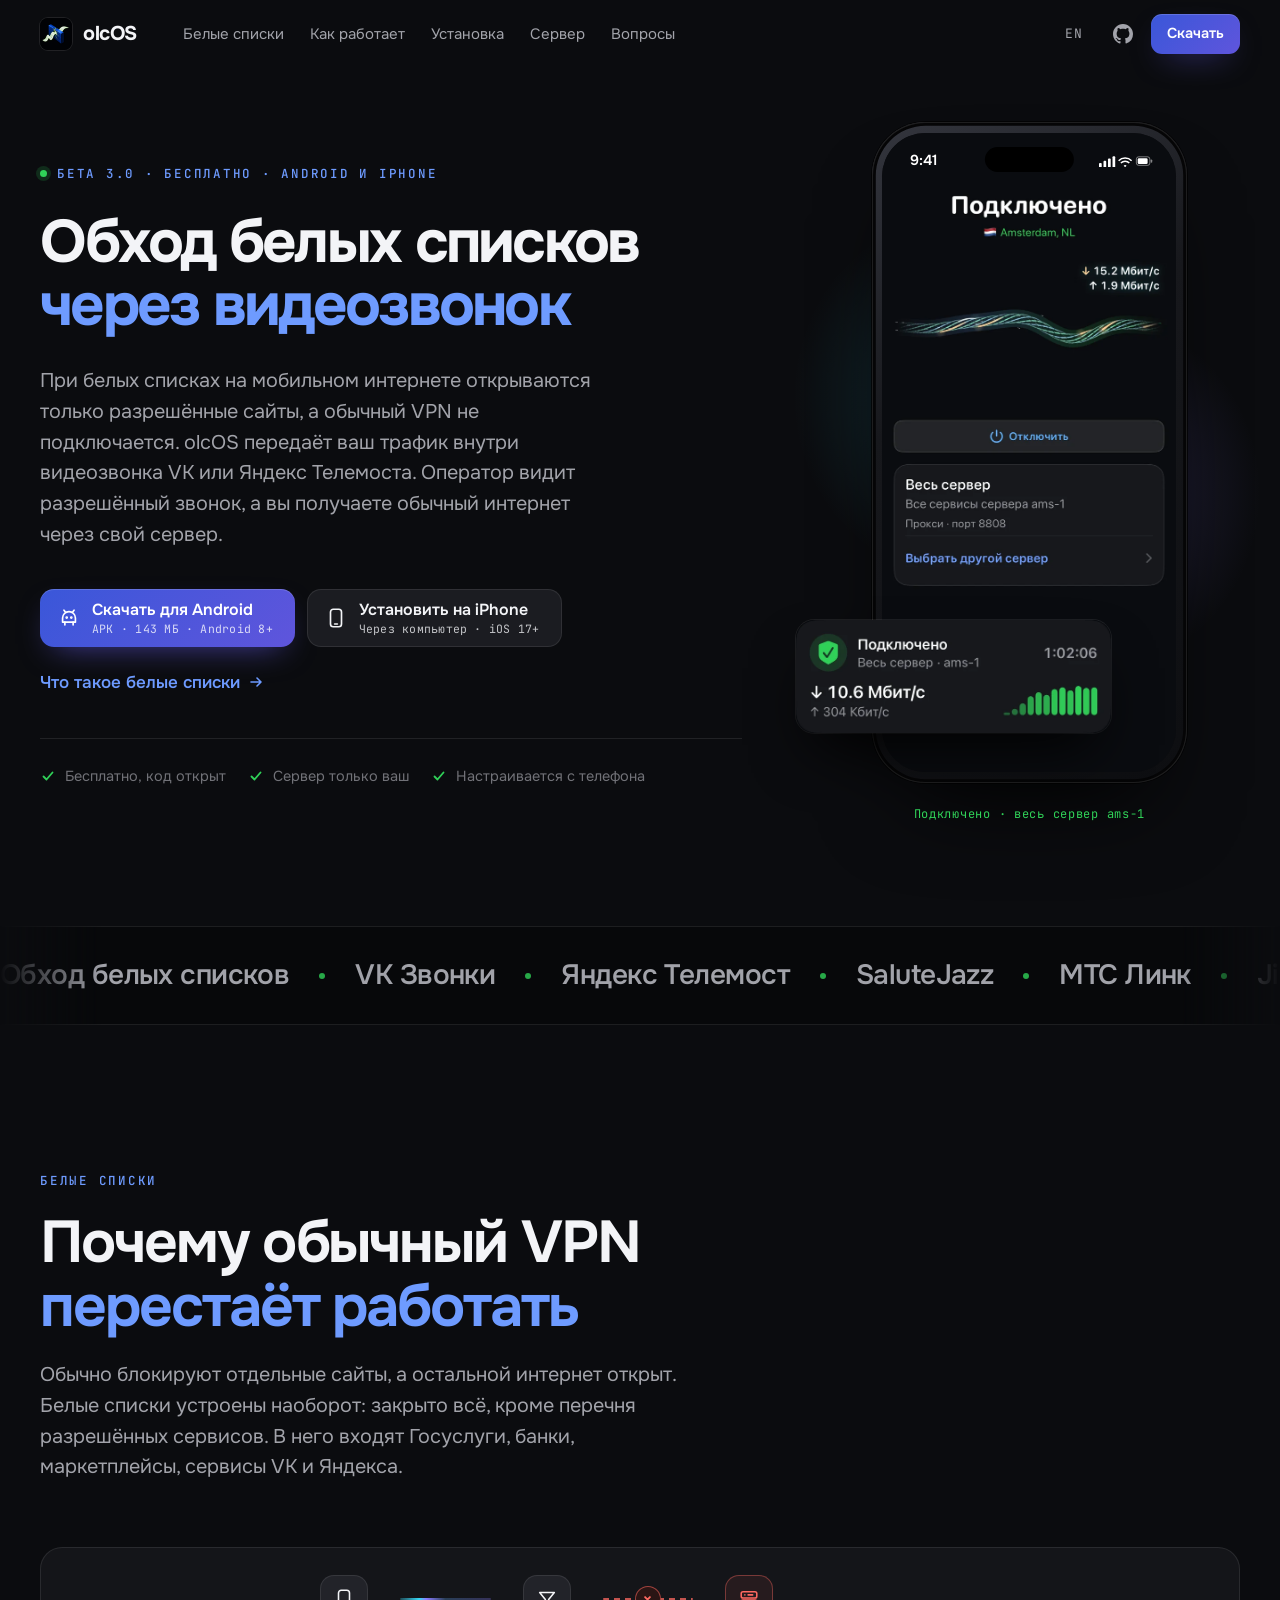
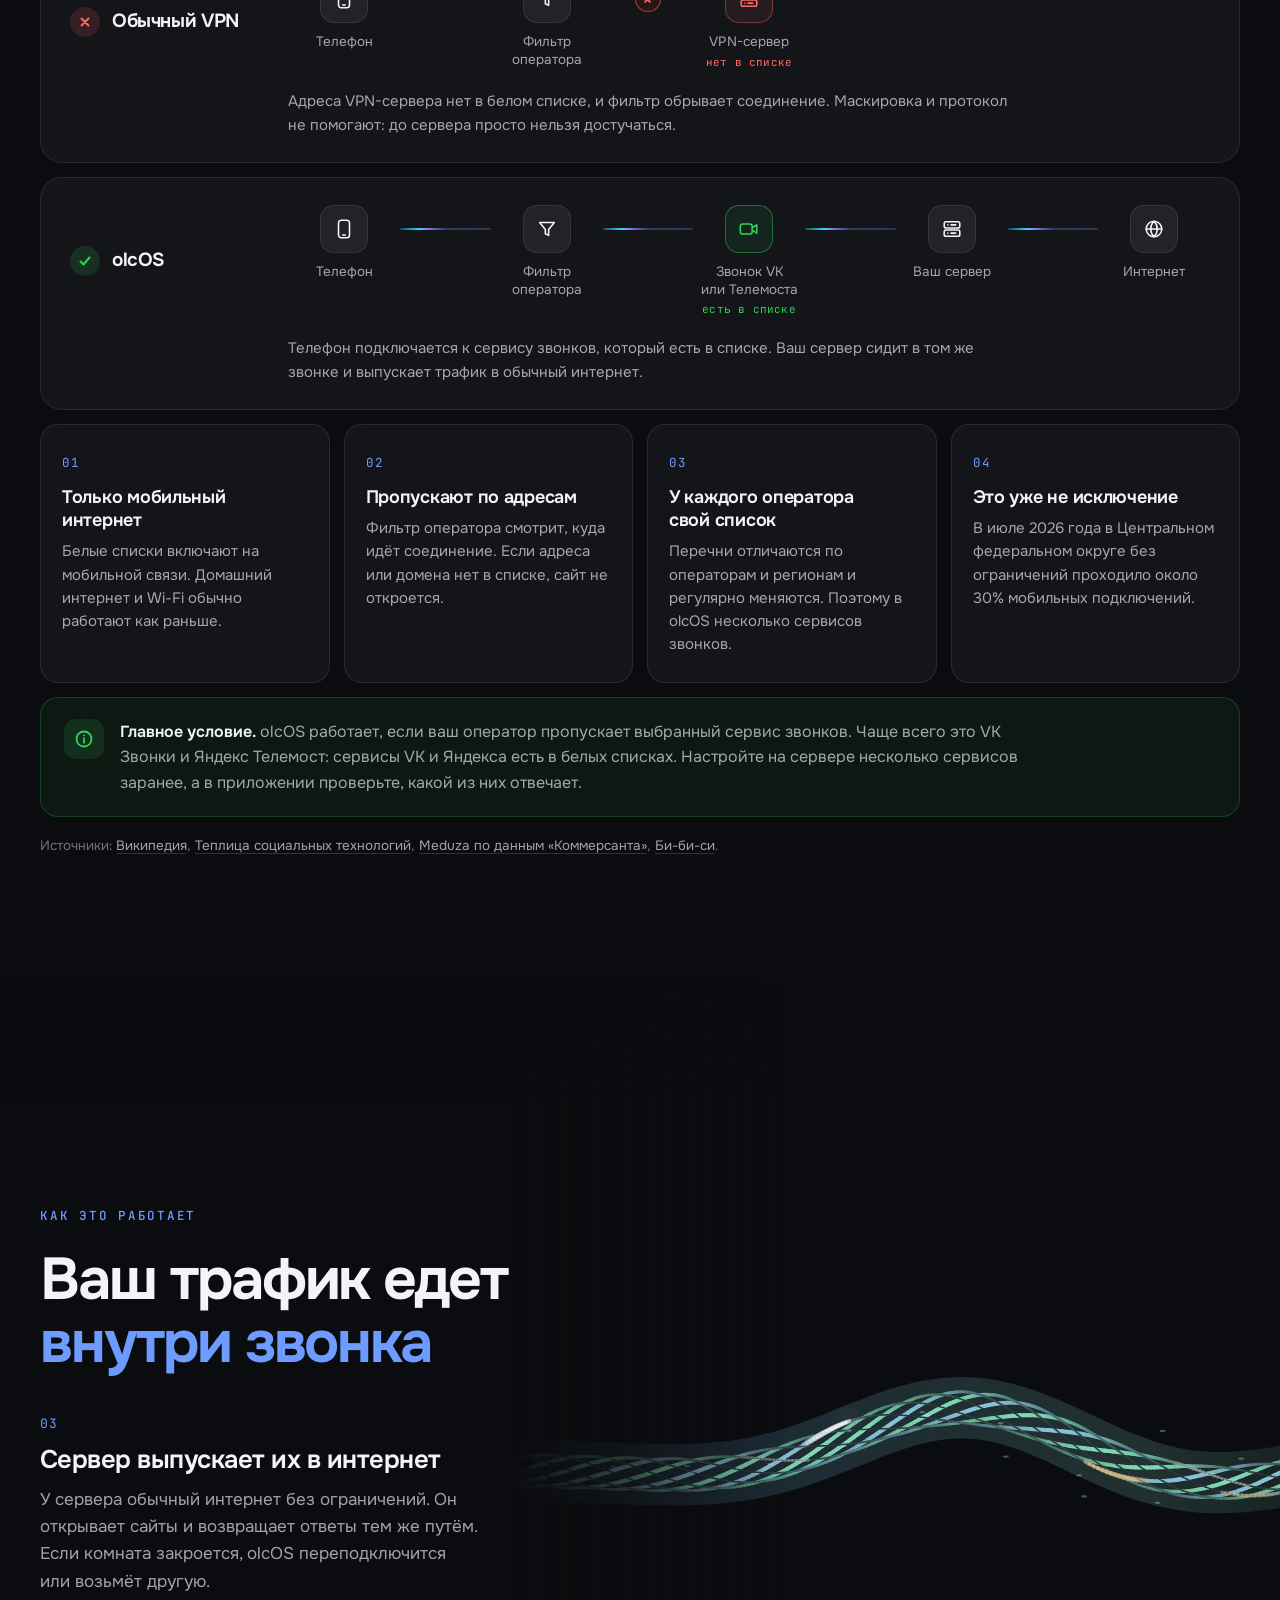
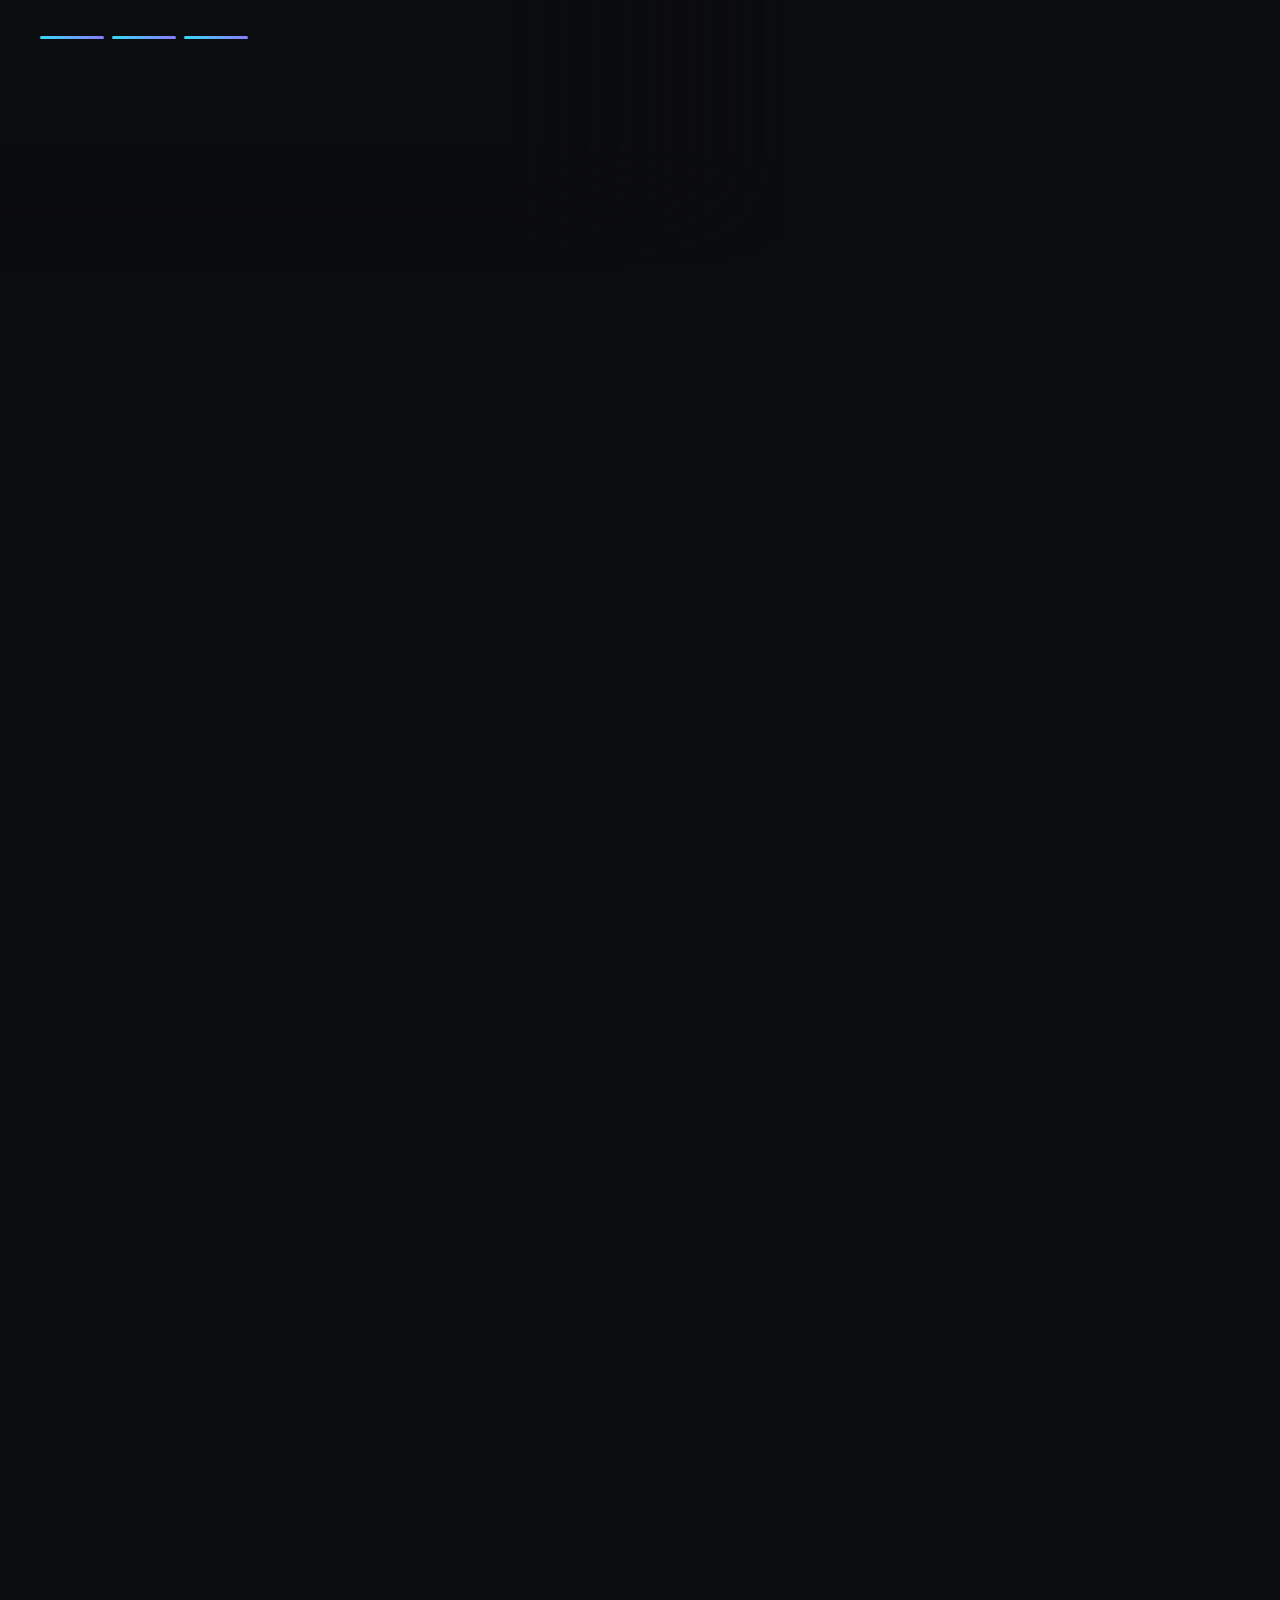
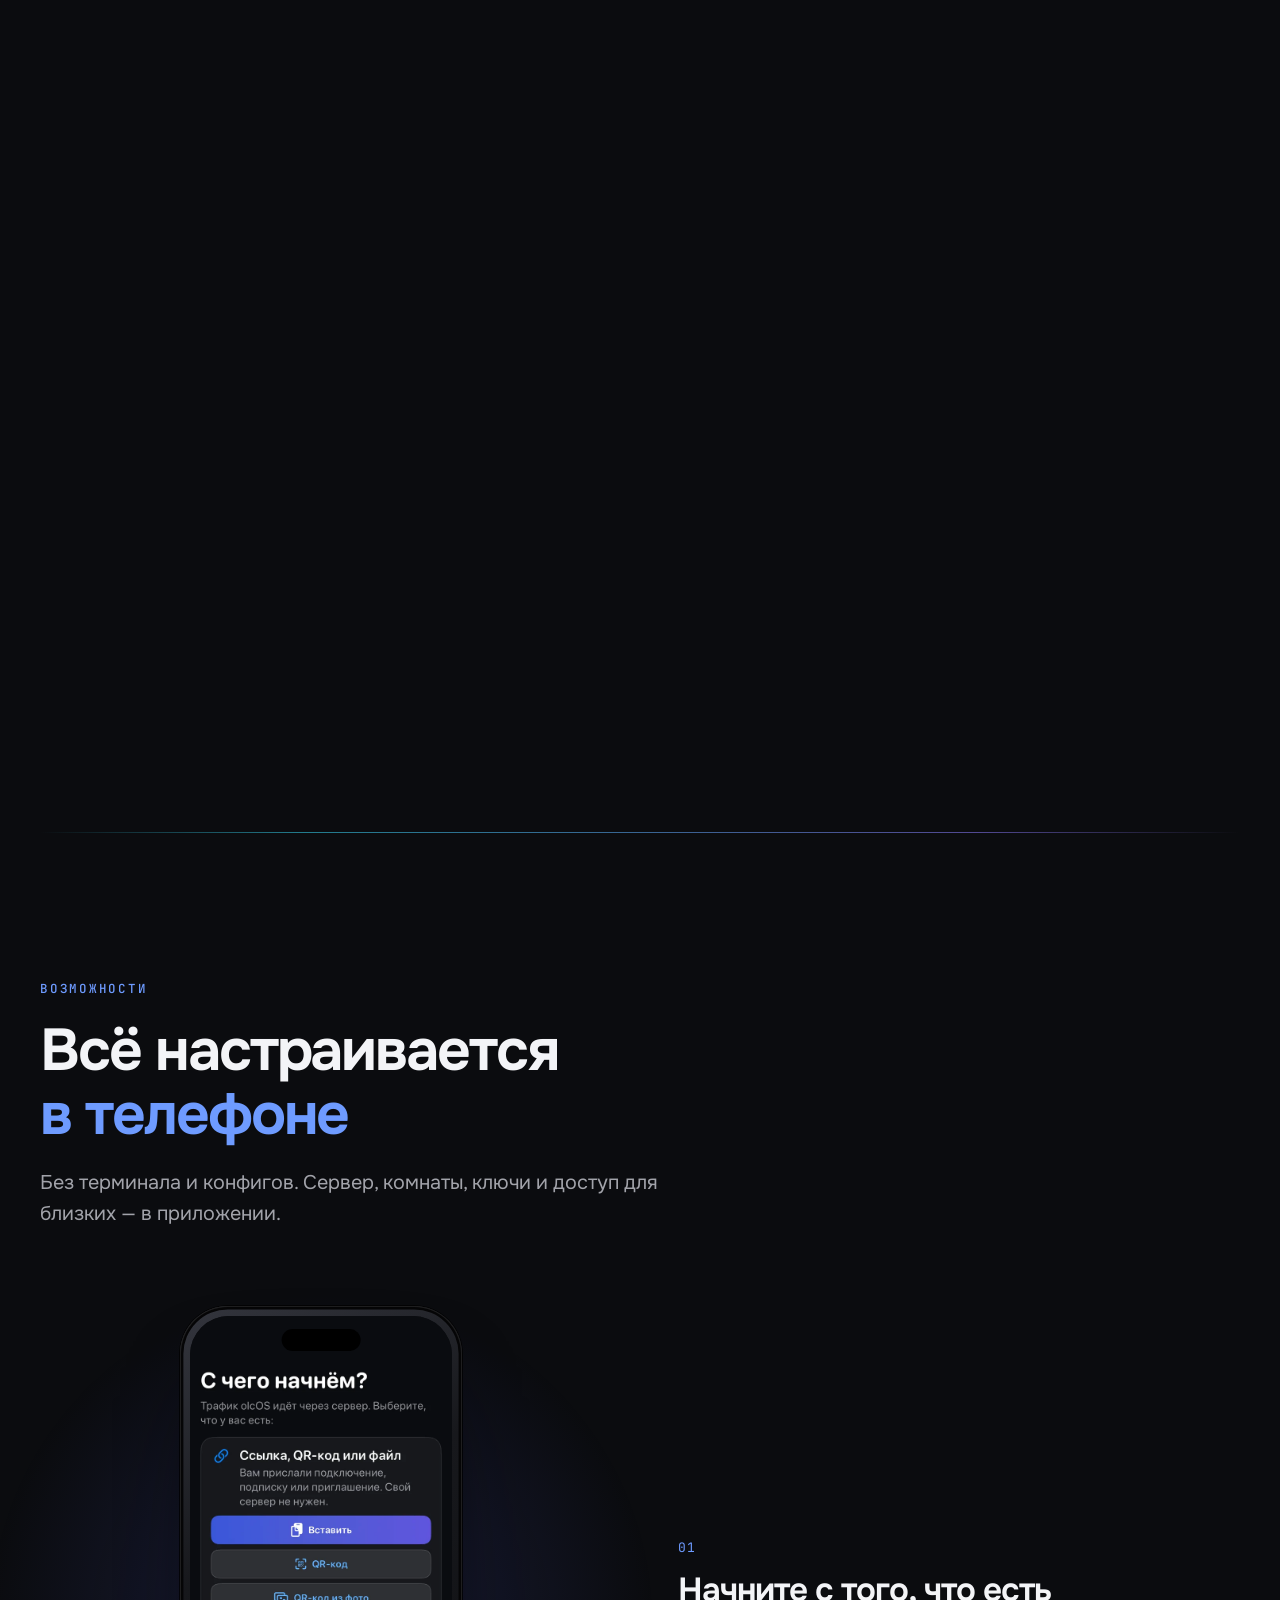
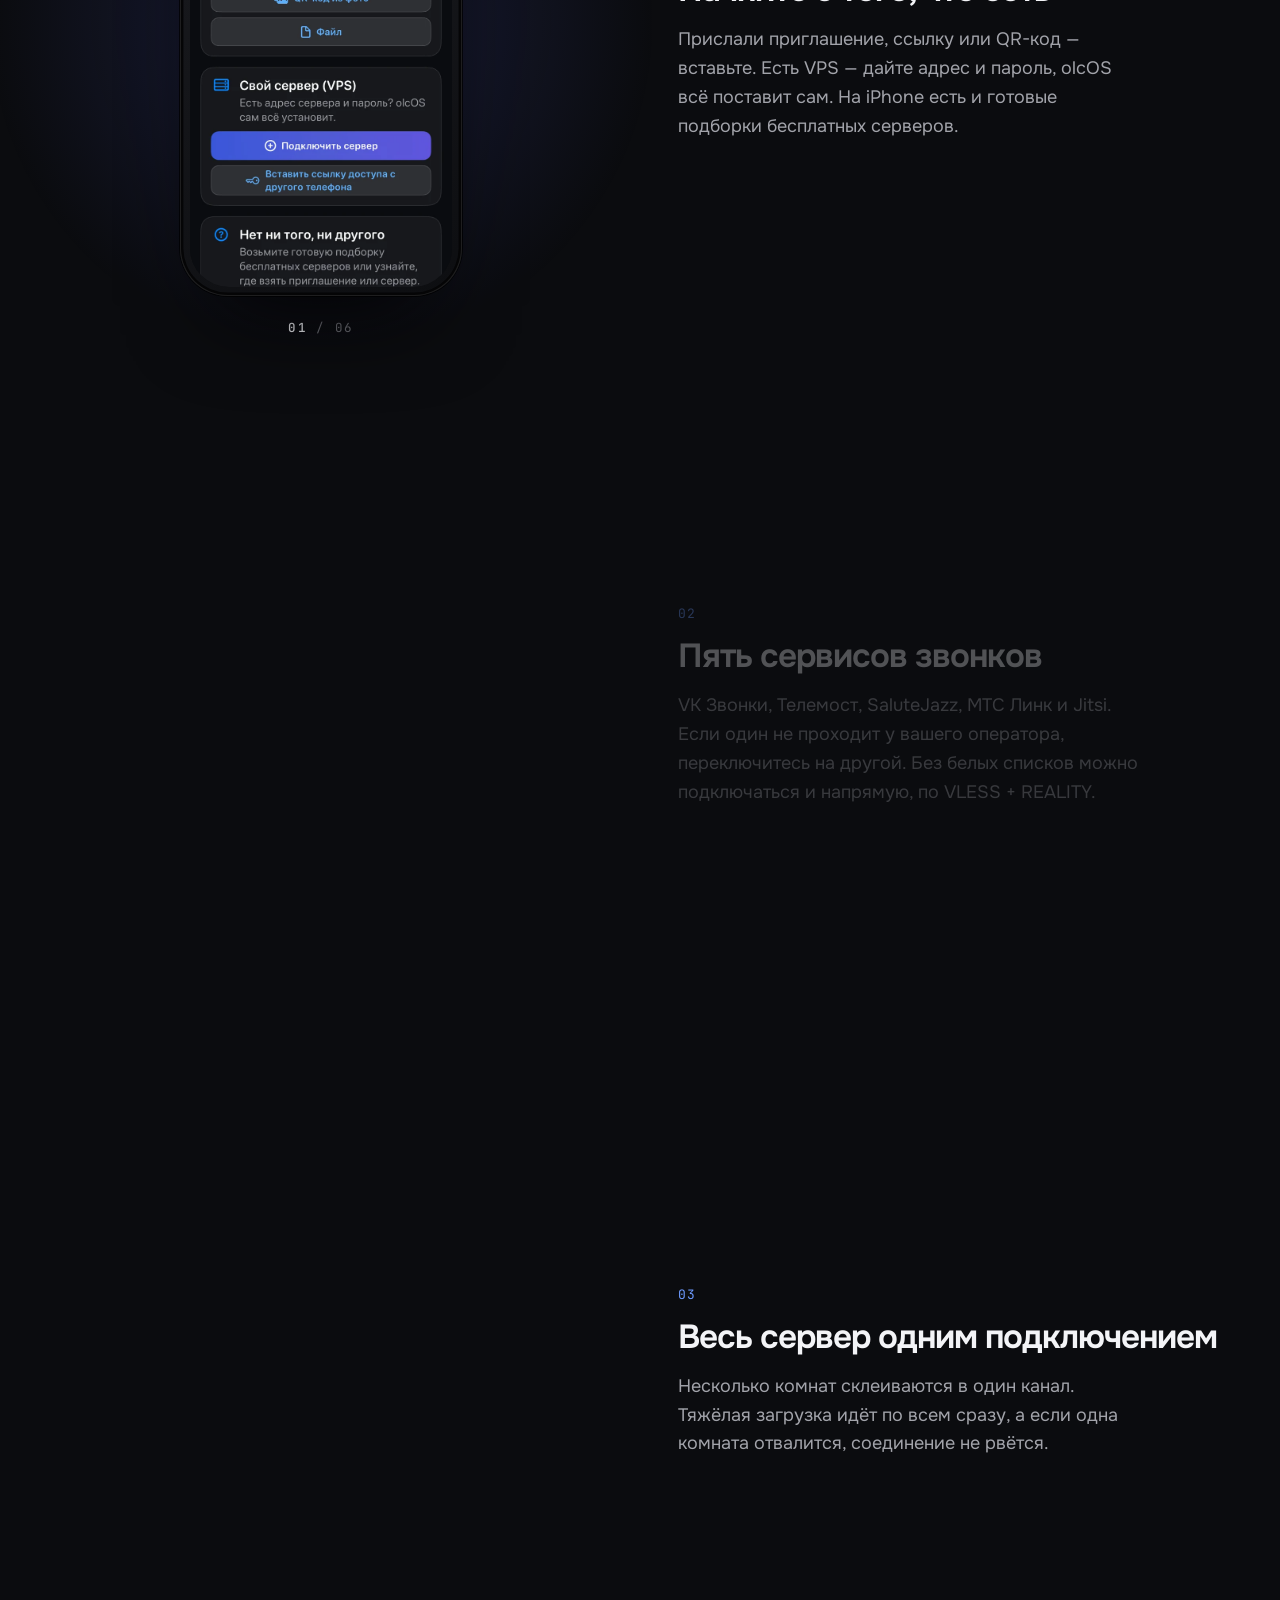
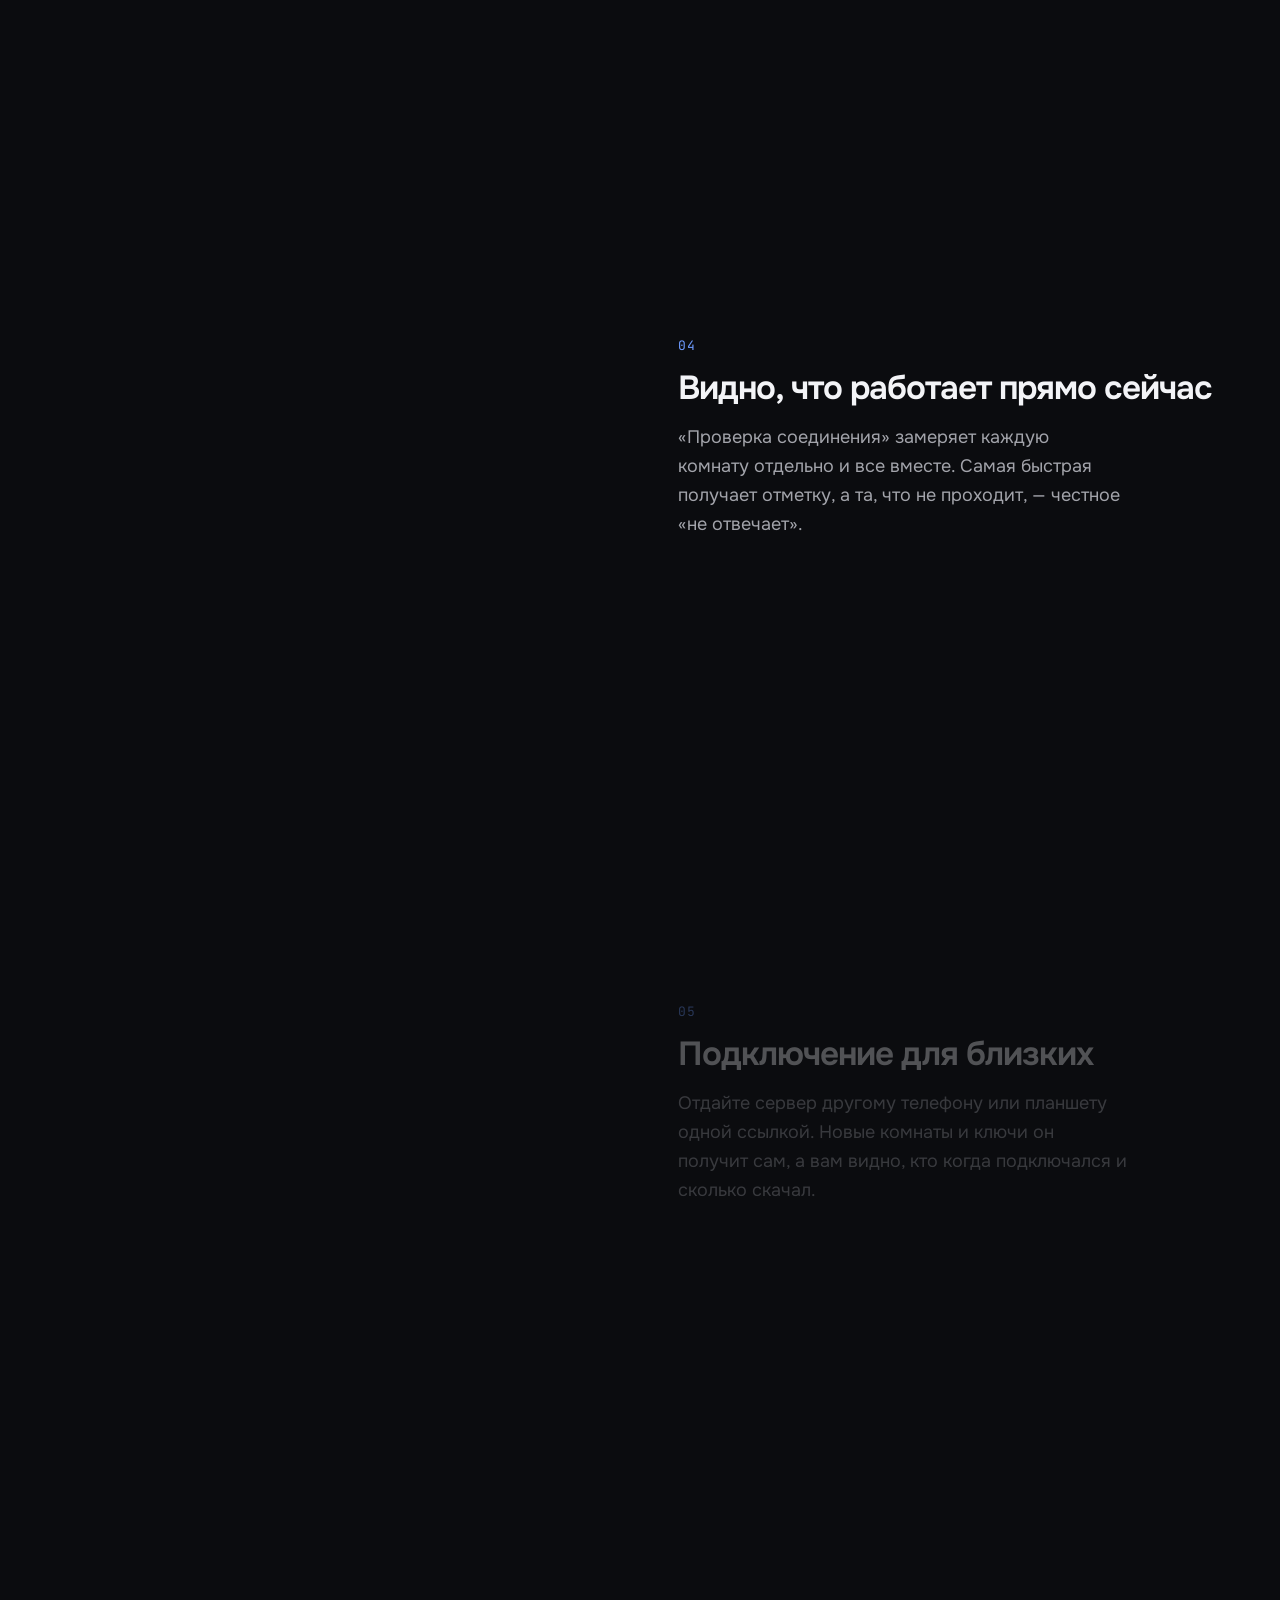
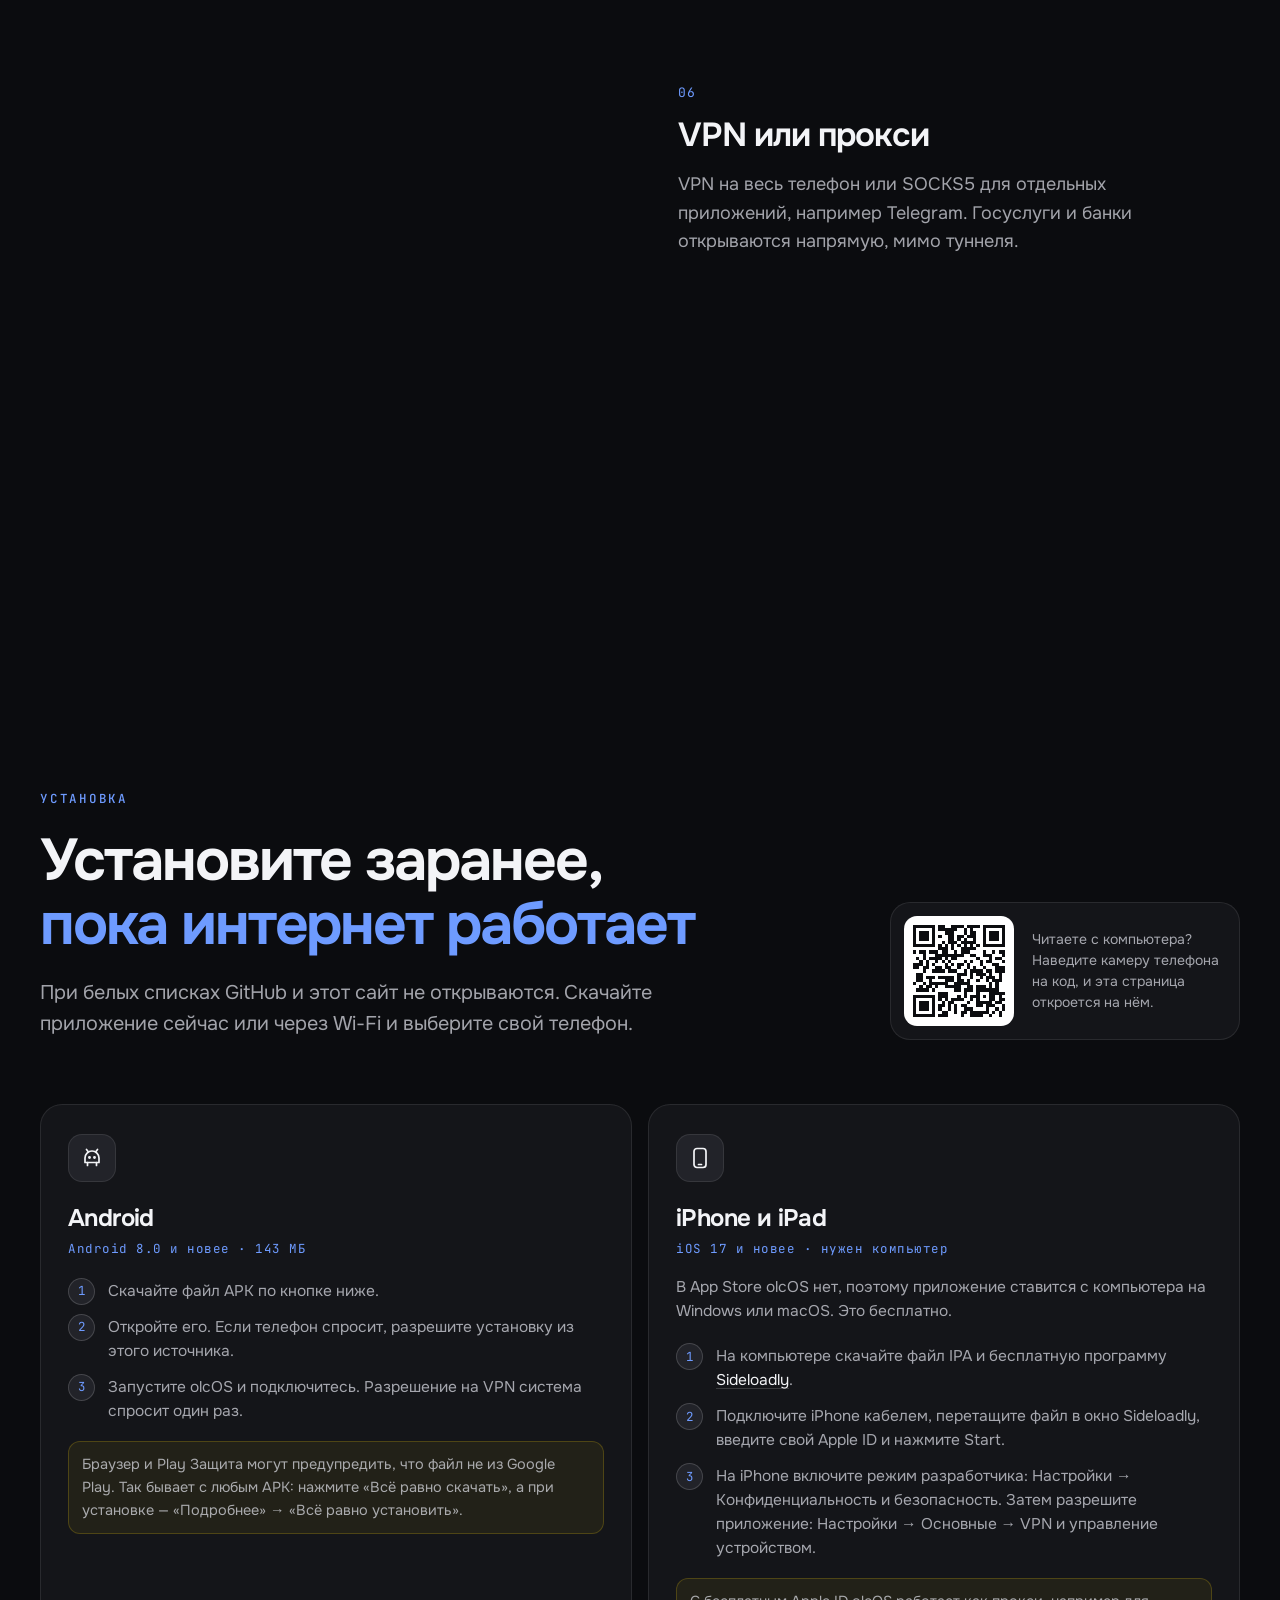
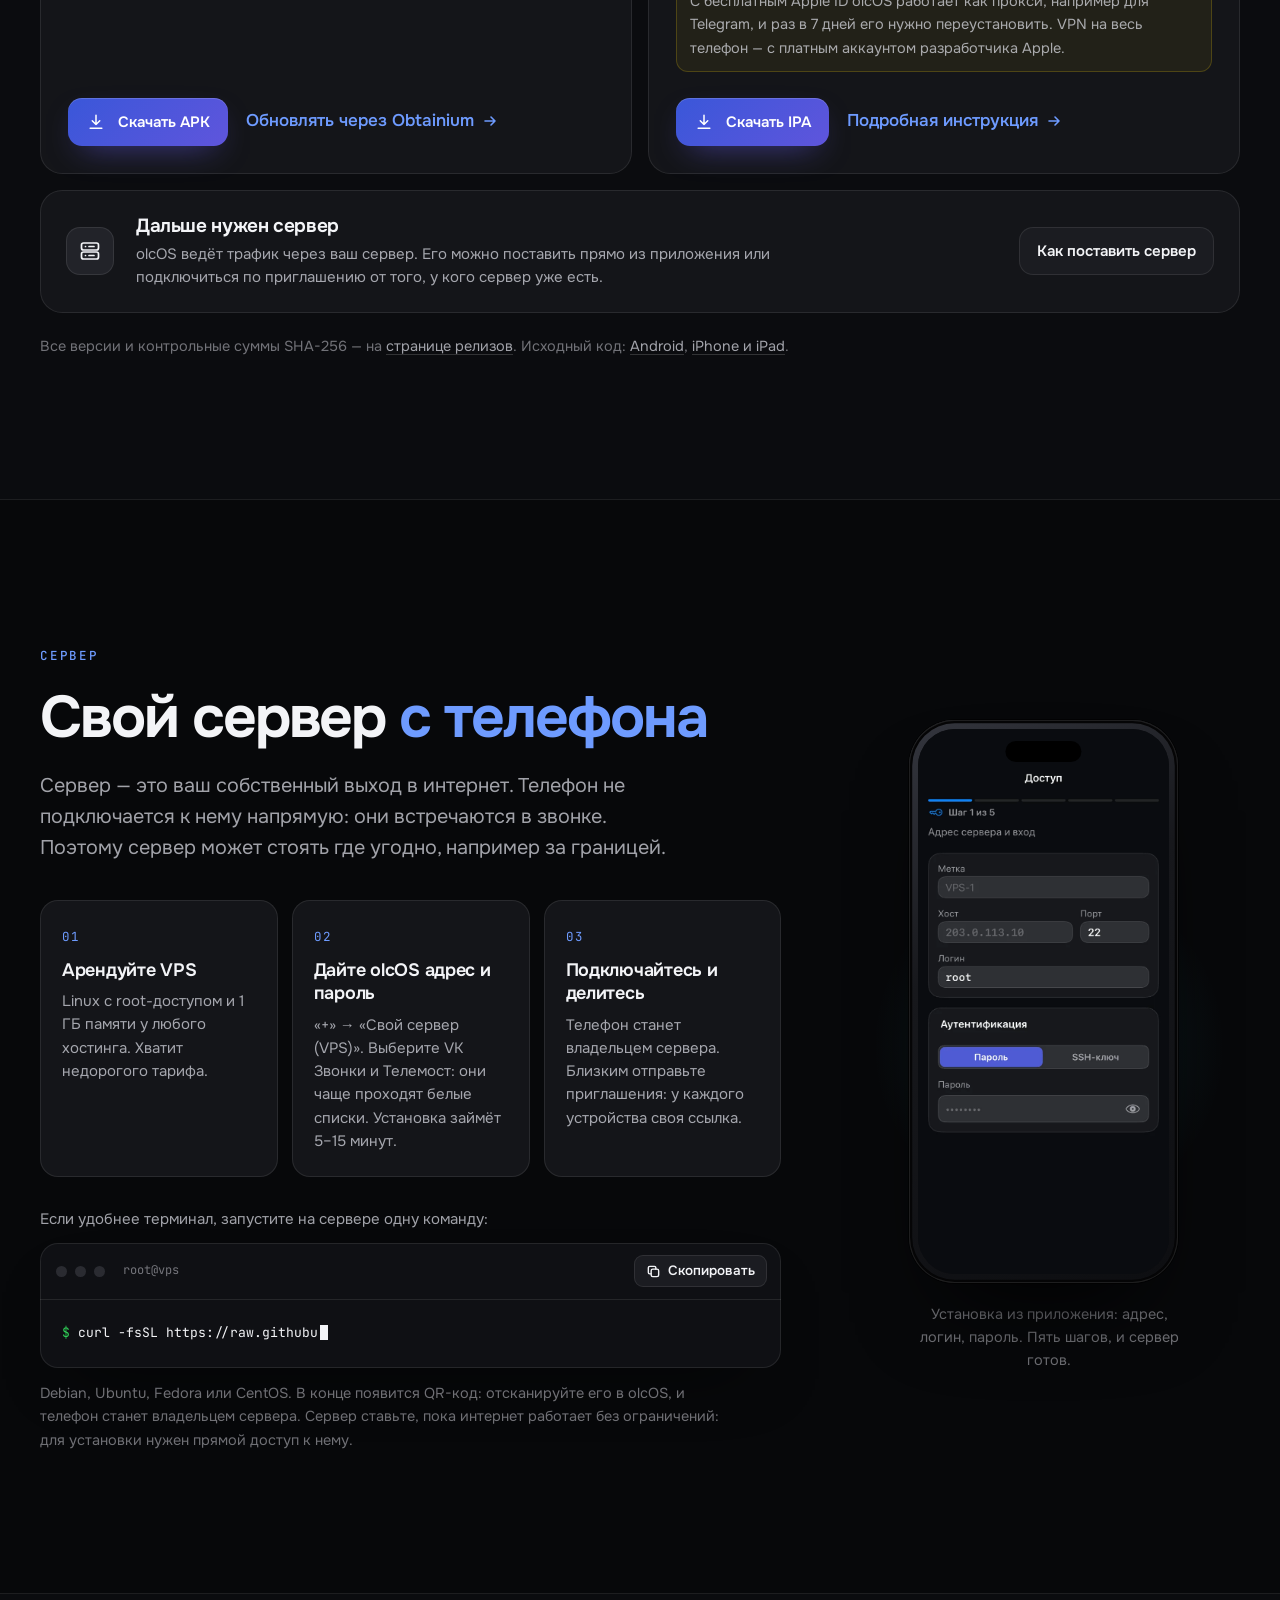
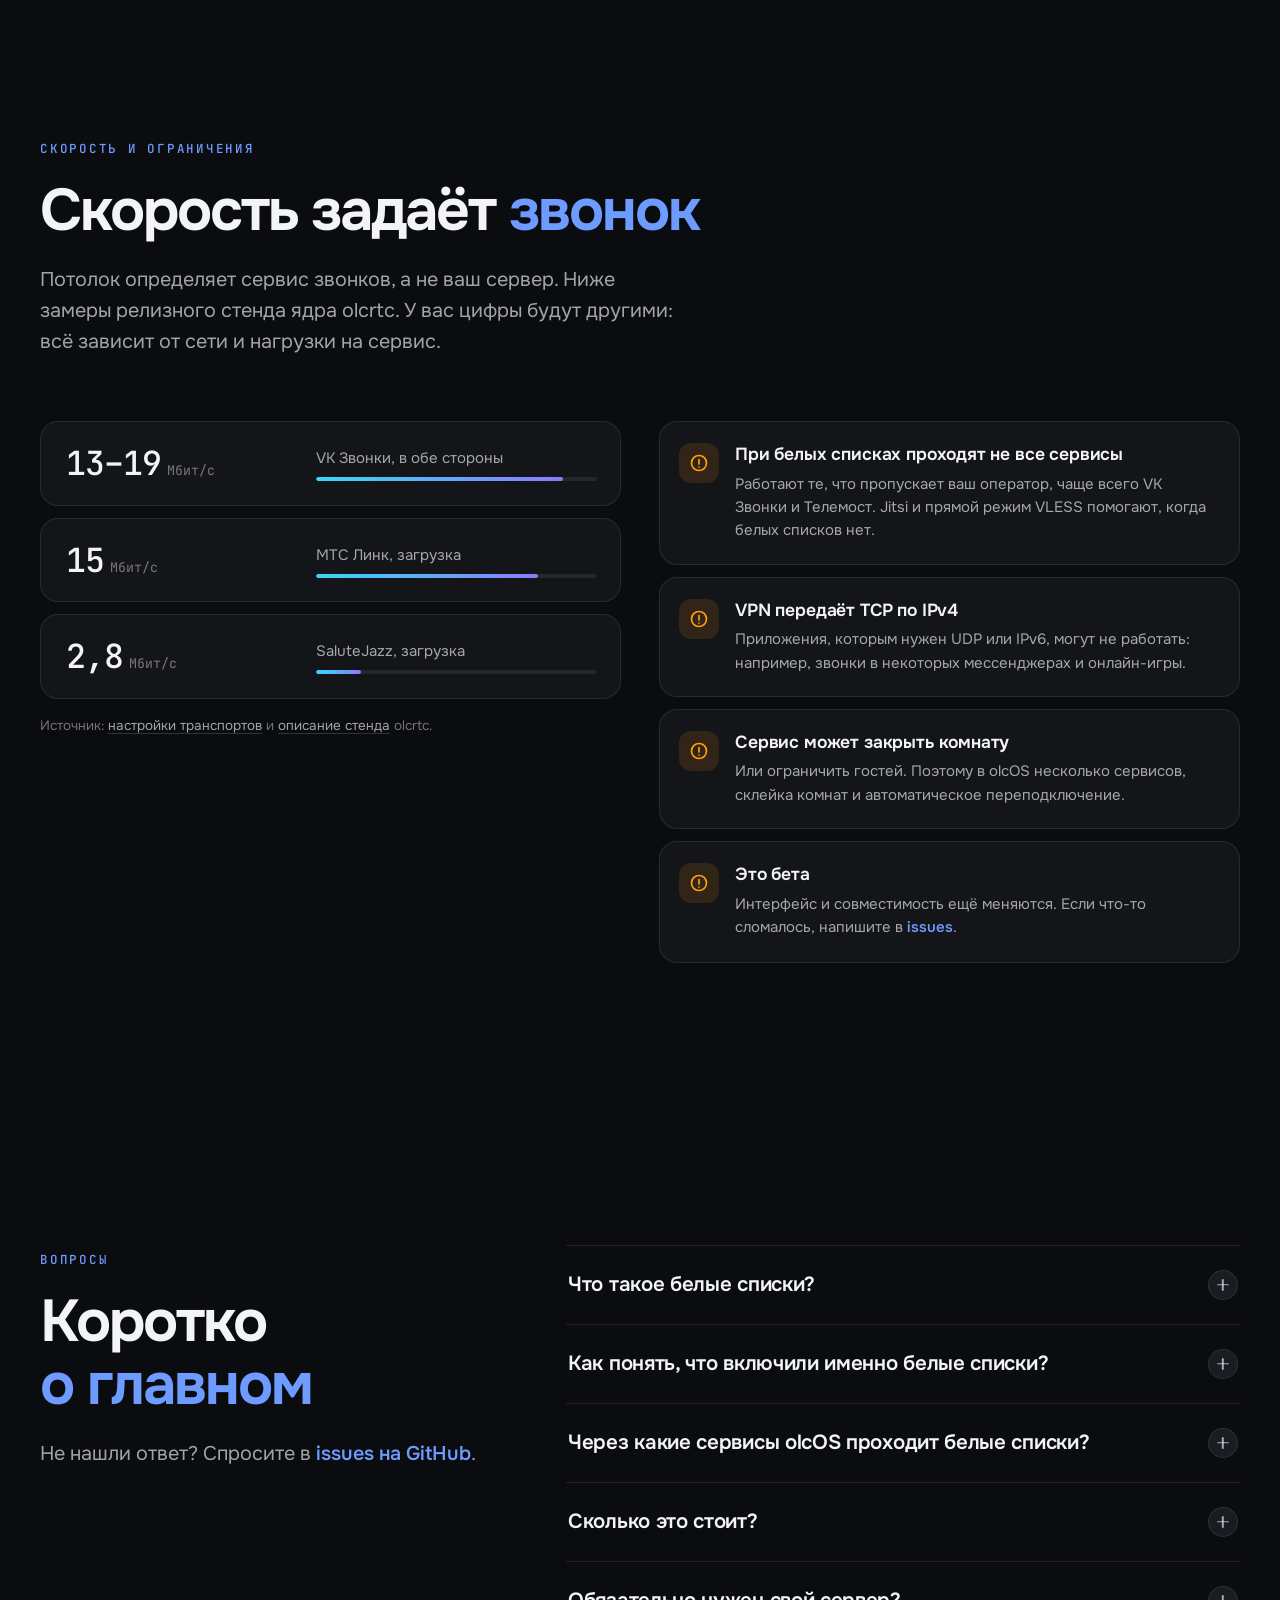
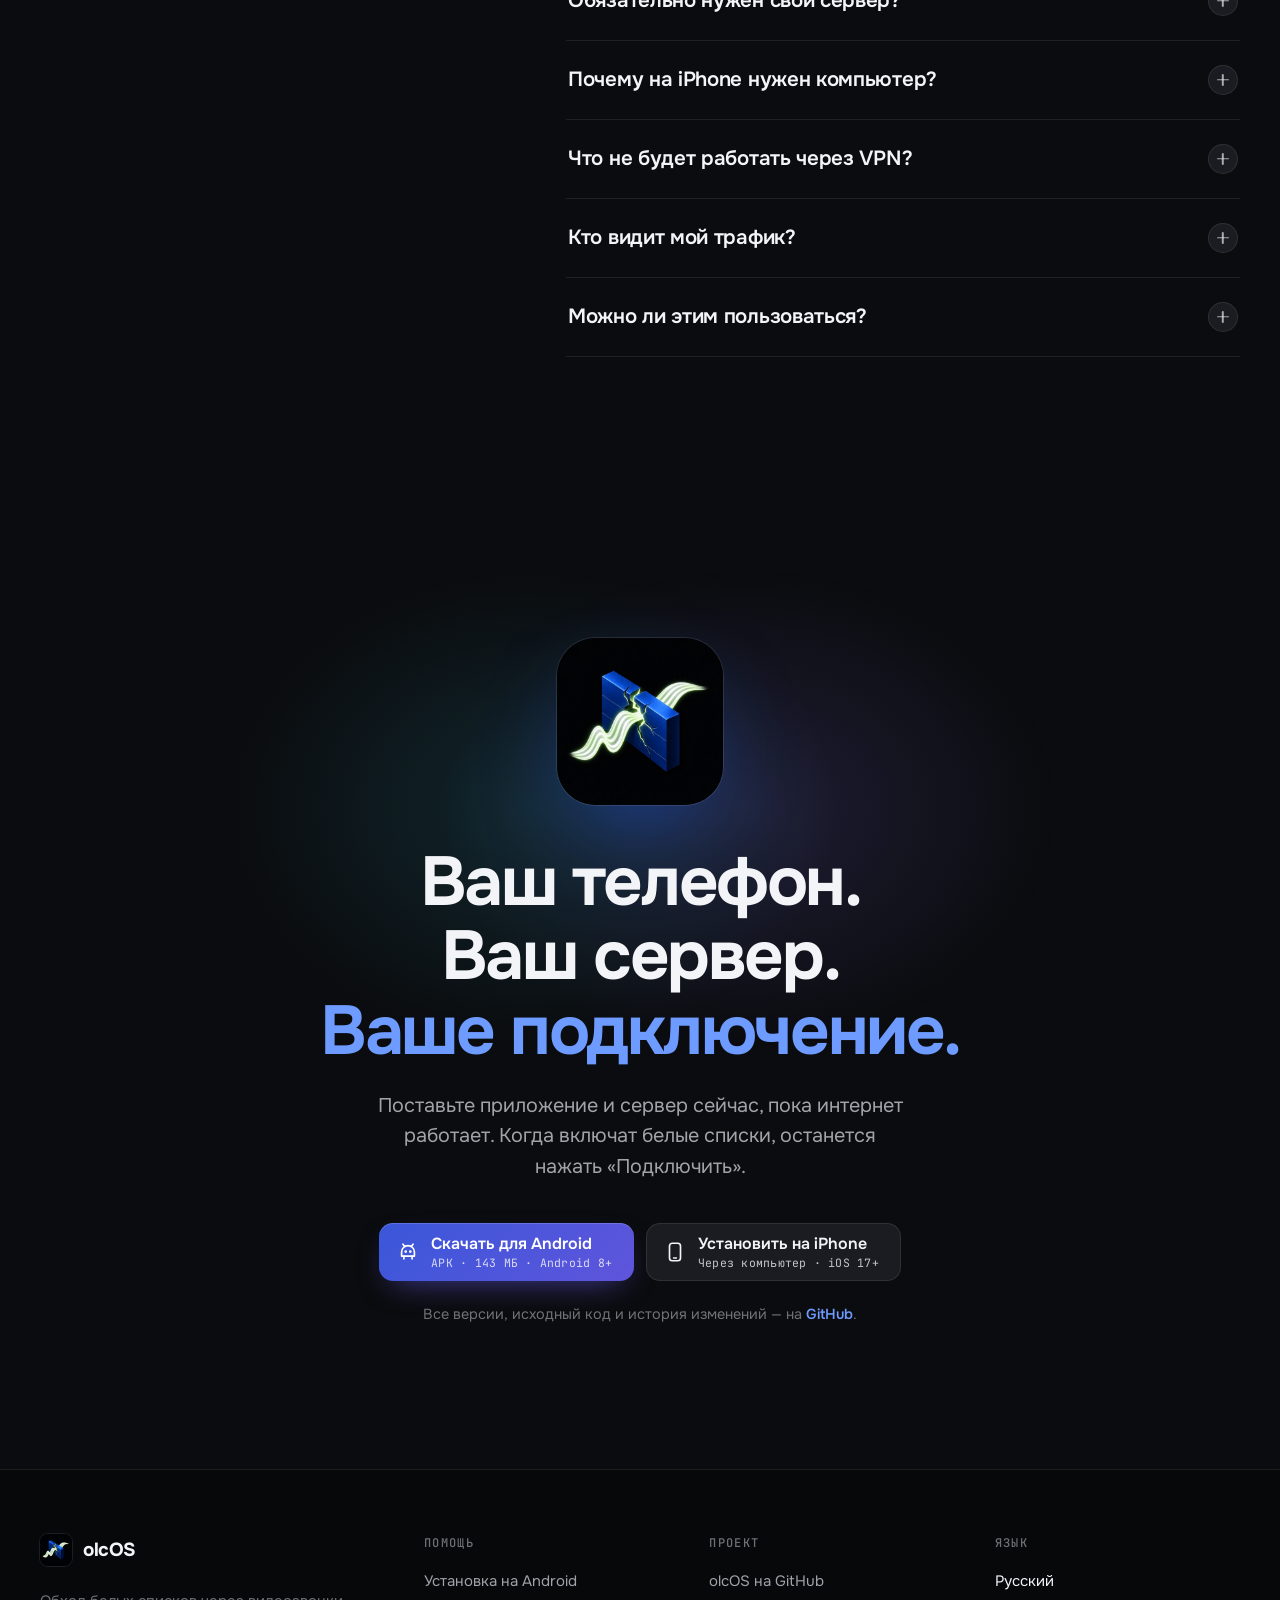
==== commit 7cb1b4c1: "fix: describe a more reliable way to check for whitelists" ====
--- a/index.html
+++ b/index.html
@@ -502,7 +502,7 @@
         </details>
         <details class="qa">
           <summary>Как понять, что включили именно белые списки?<span class="pm" aria-hidden="true"></span></summary>
-          <div class="ans"><p>Выключите VPN и откройте любой зарубежный сайт. Если он не открывается, а Госуслуги и Яндекс работают, значит, включены белые списки. Если не открывается вообще ничего, мобильный интернет отключили полностью, и тогда не поможет ни одно приложение.</p></div>
+          <div class="ans"><p>Выключите VPN и откройте сайт, который обычно работает и без него, например google.com. Если он не открывается, а Госуслуги и Яндекс работают, значит, включены белые списки. Если не открывается вообще ничего, мобильный интернет отключили полностью, и тогда не поможет ни одно приложение.</p></div>
         </details>
         <details class="qa">
           <summary>Через какие сервисы olcOS проходит белые списки?<span class="pm" aria-hidden="true"></span></summary>
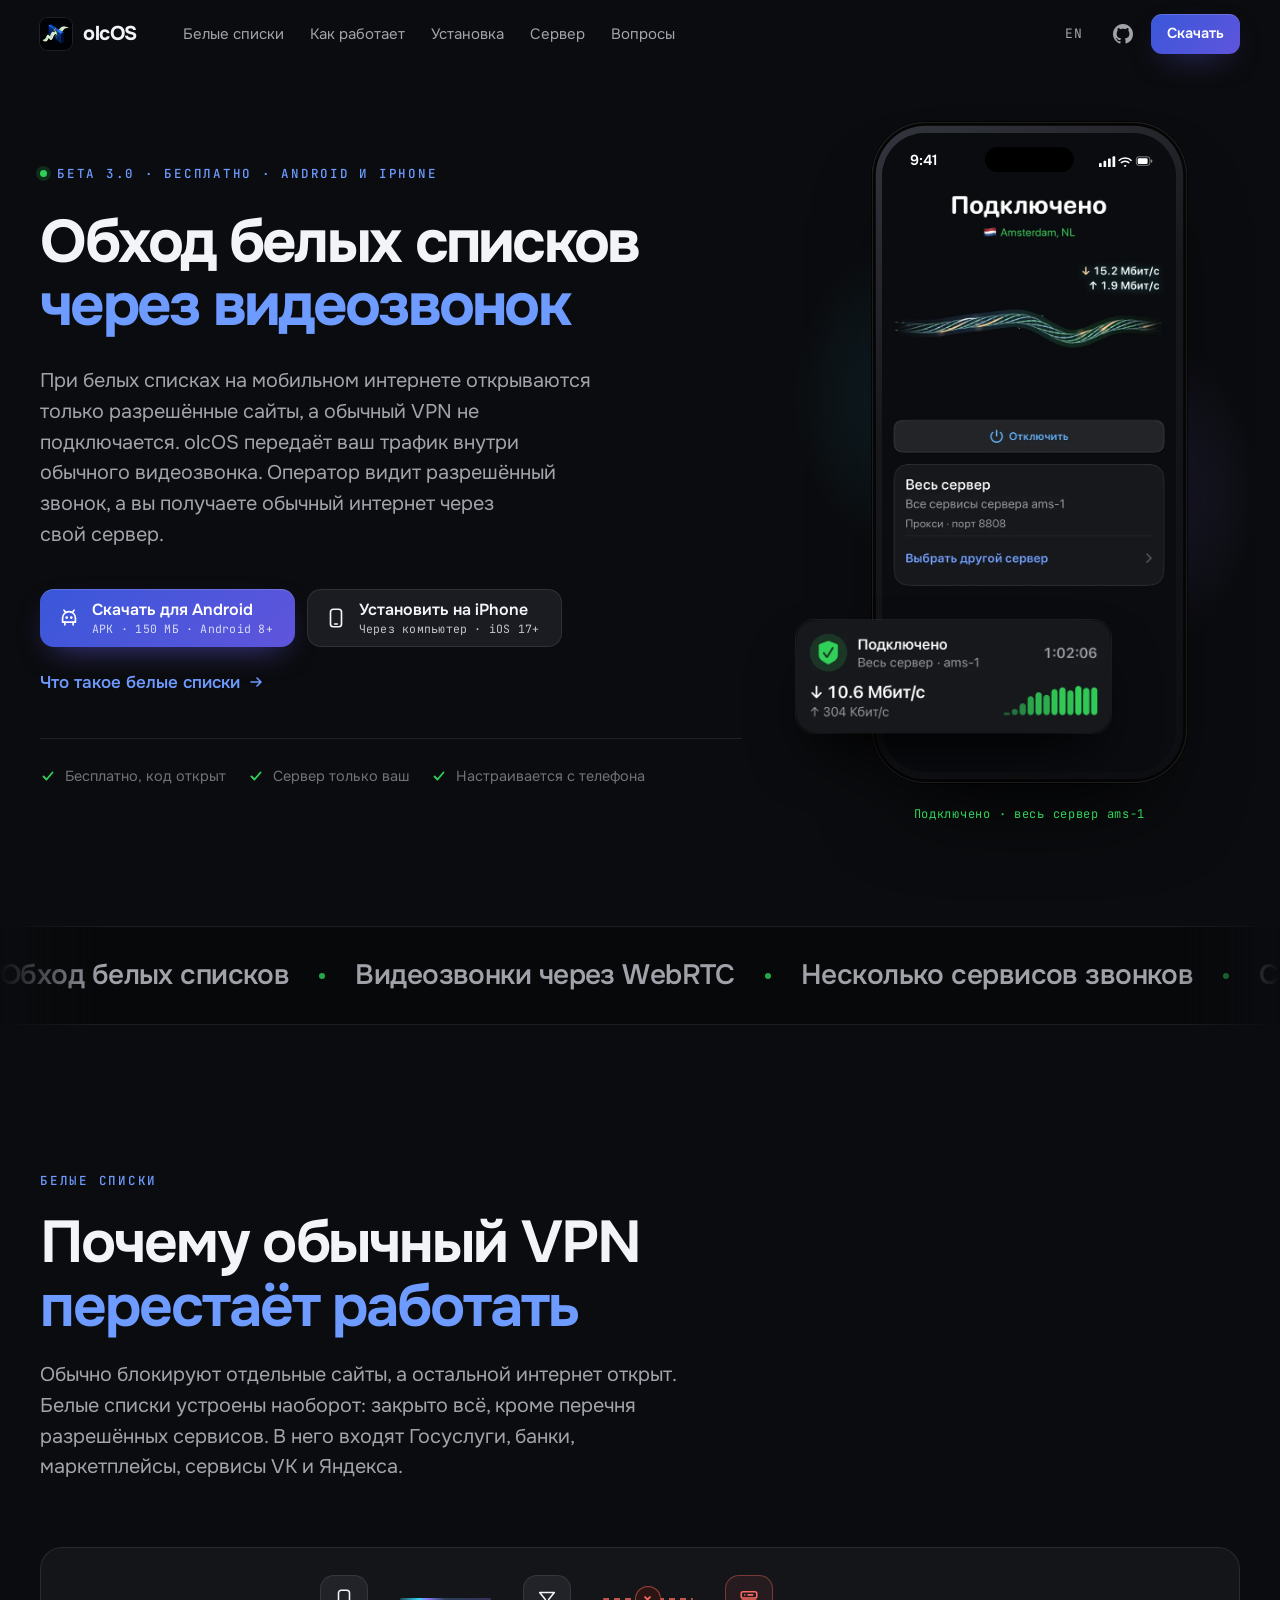
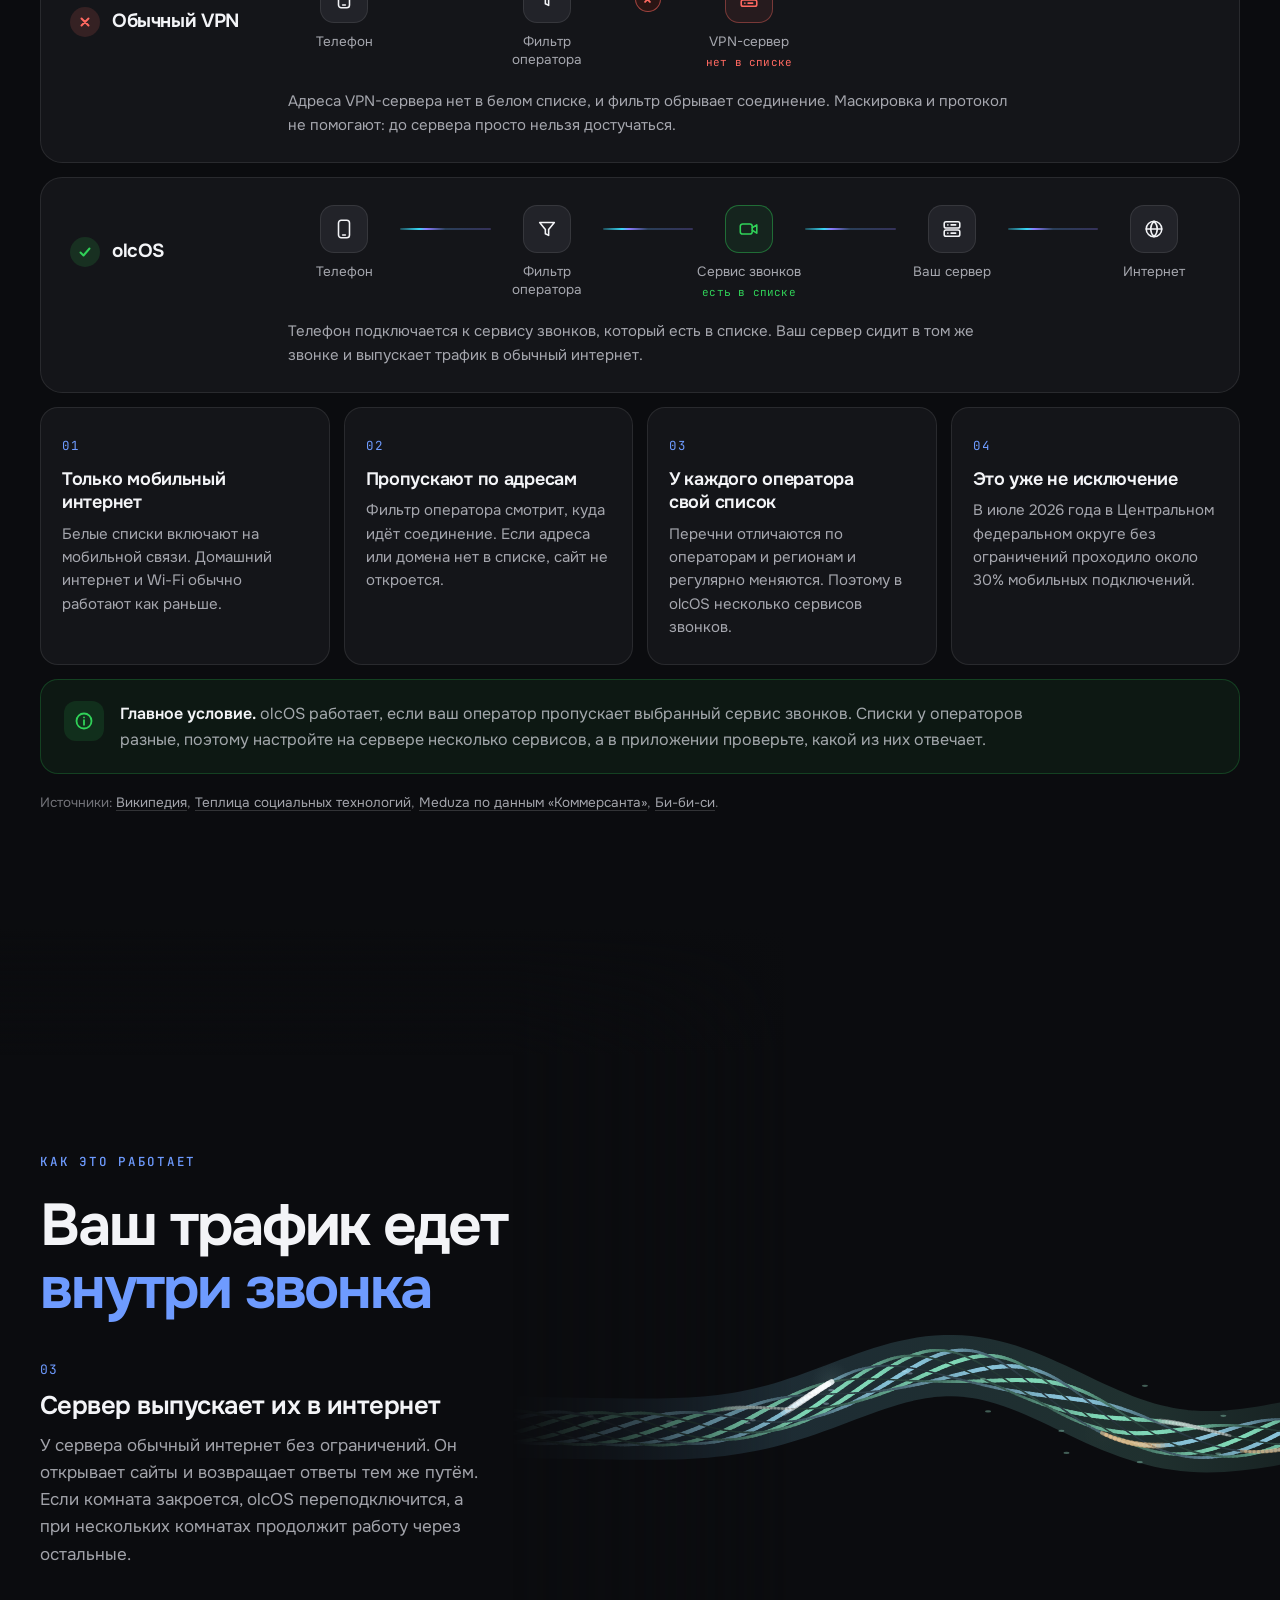
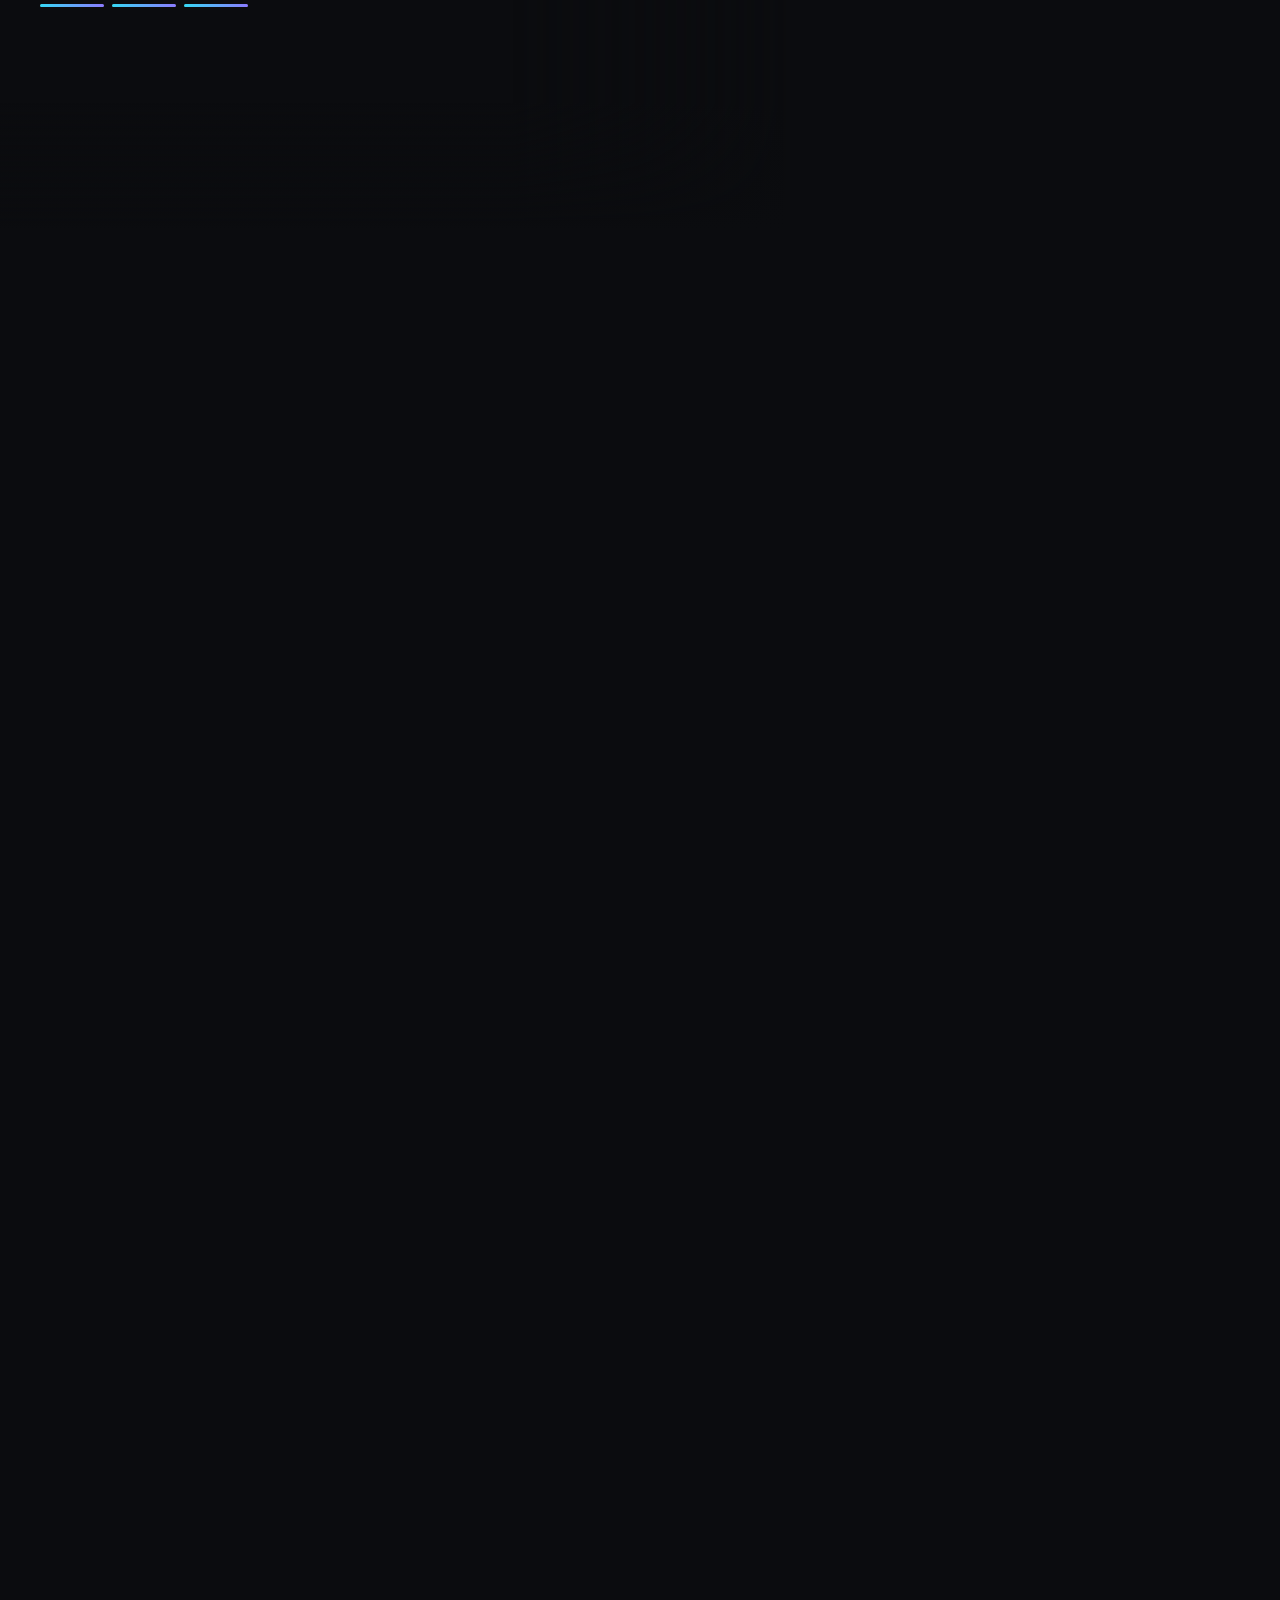
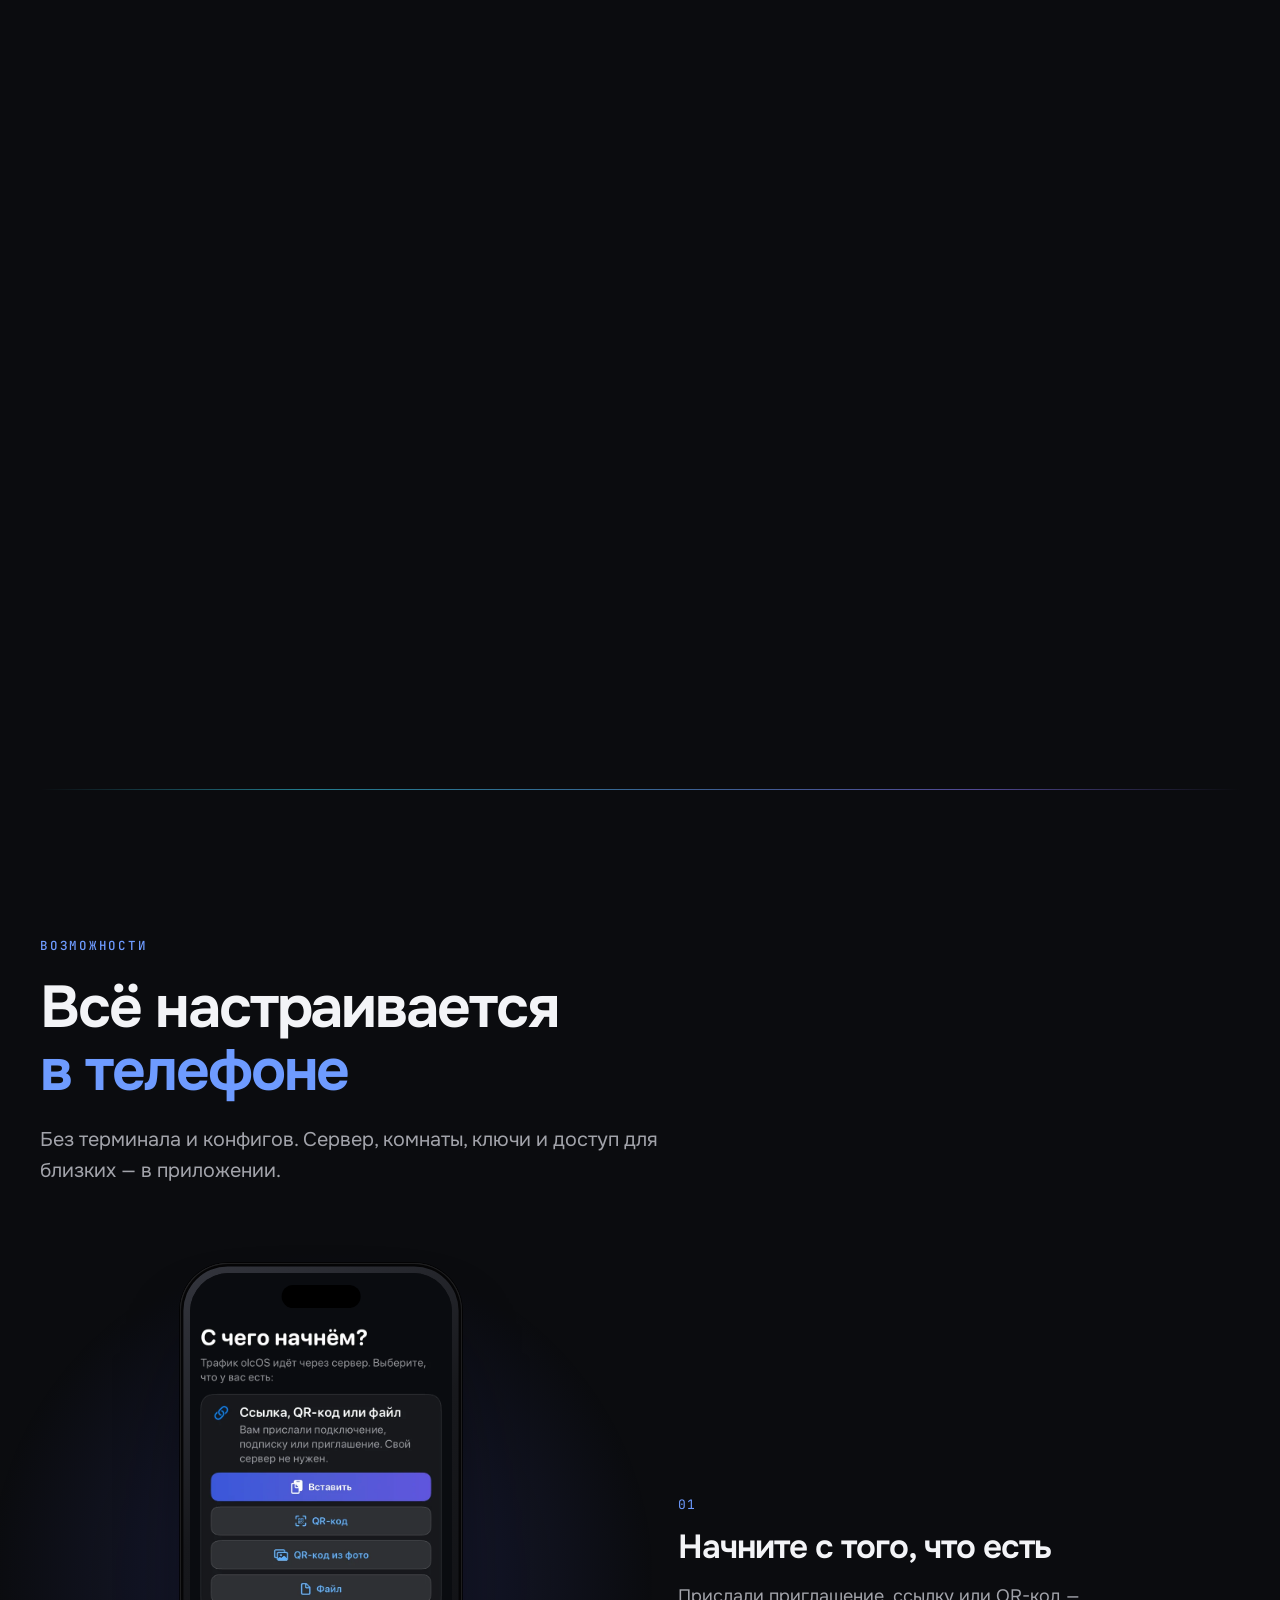
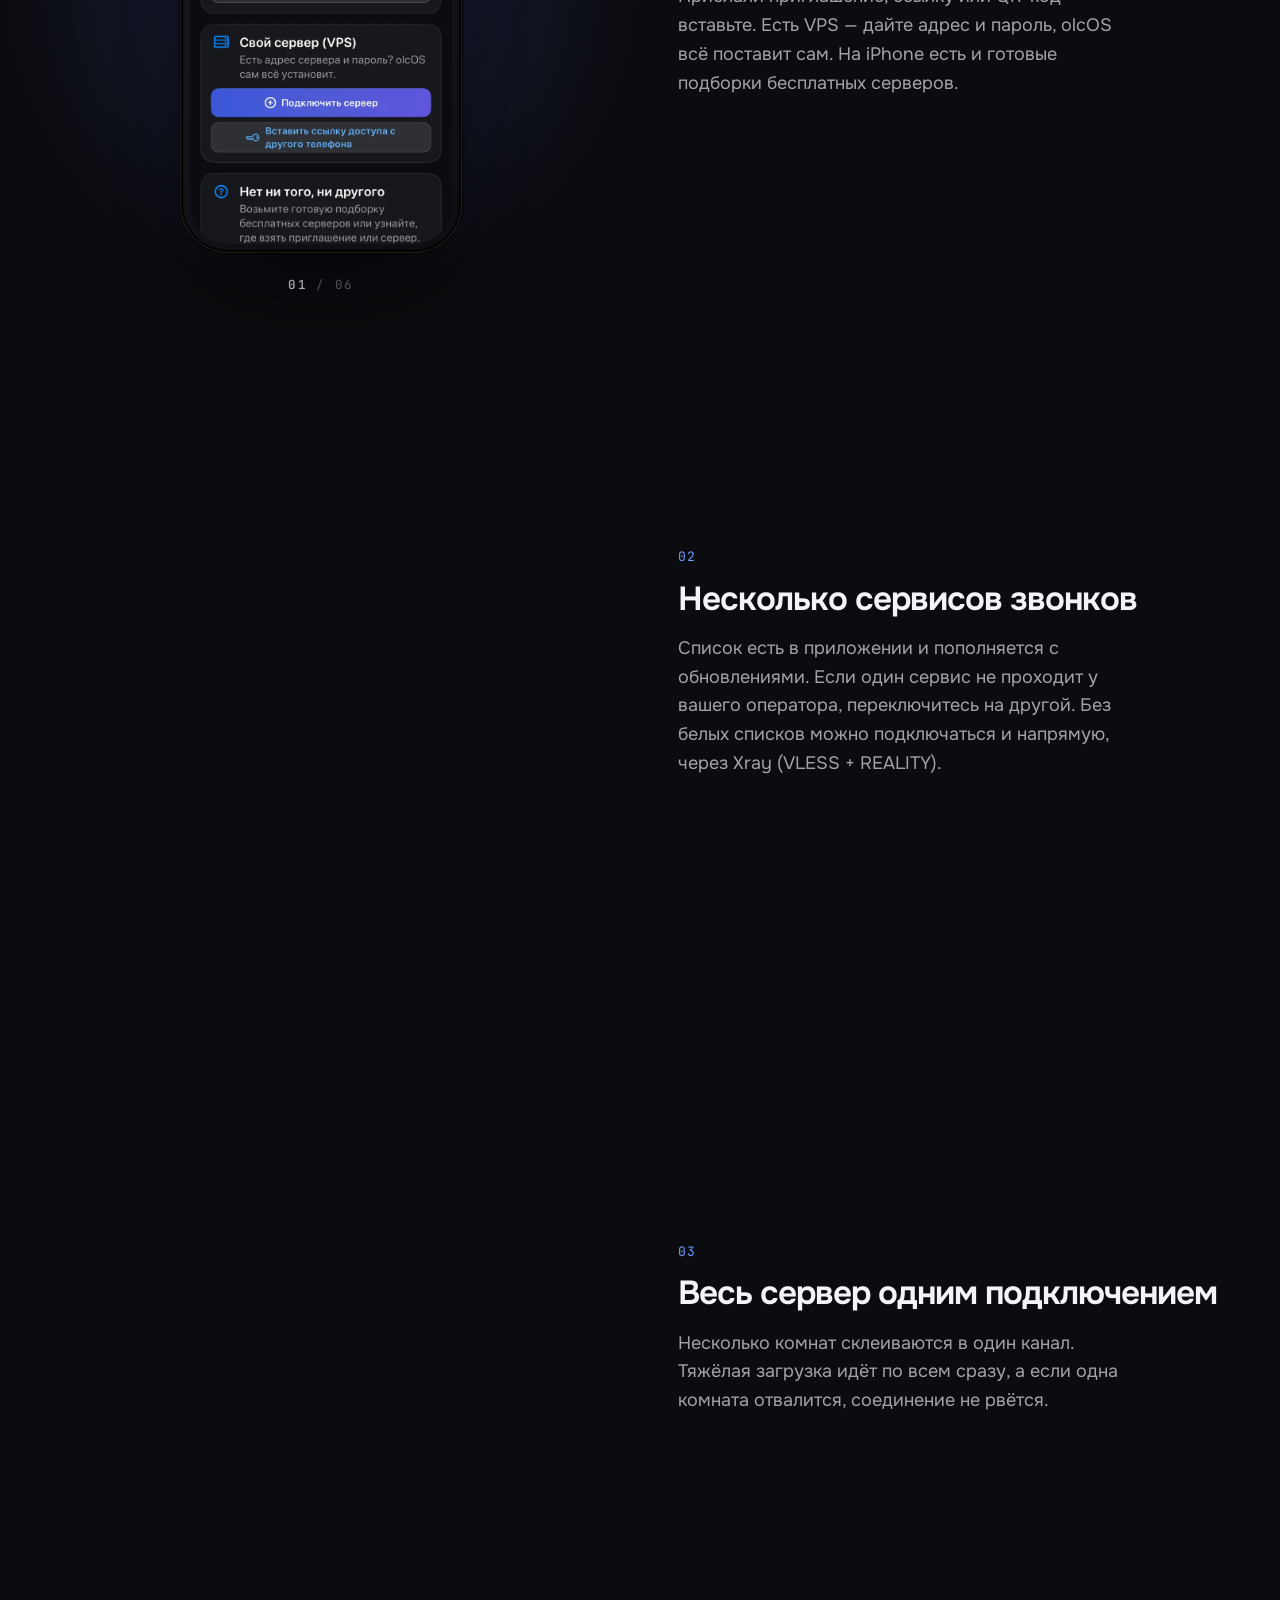
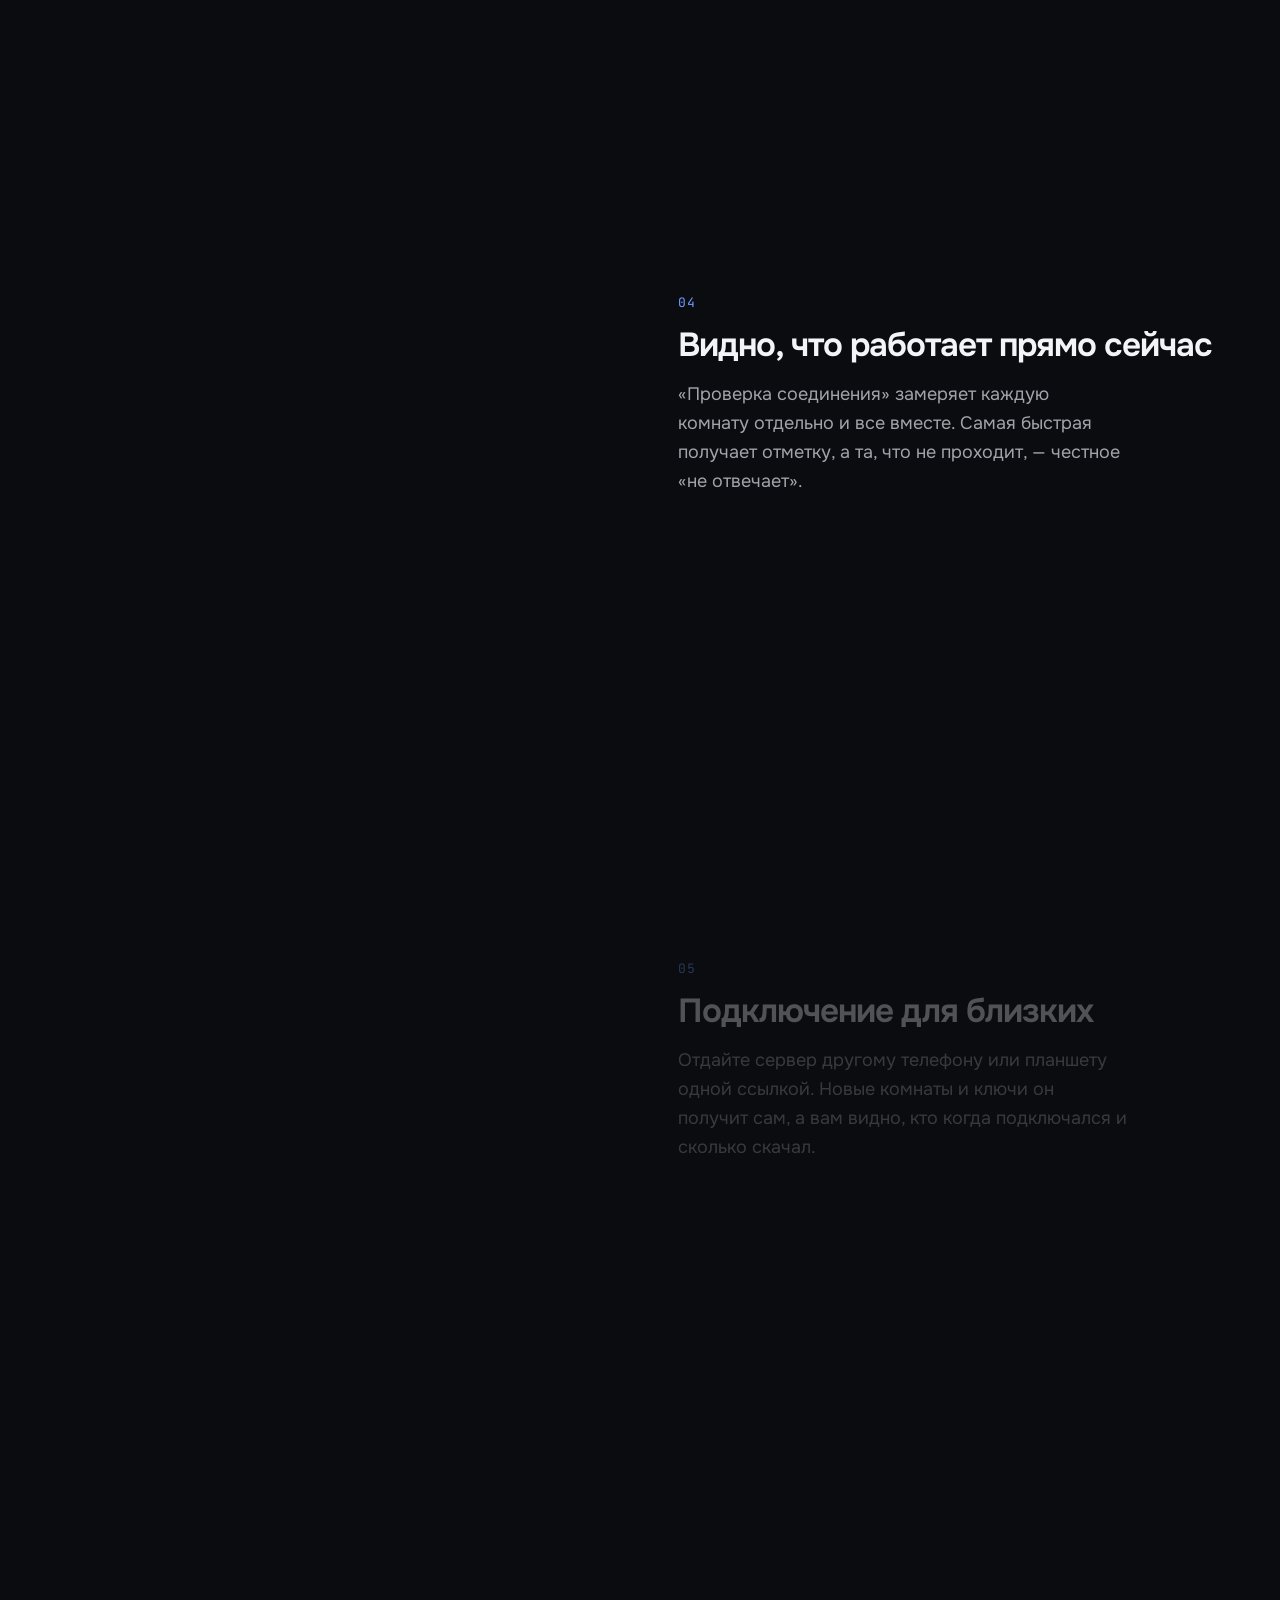
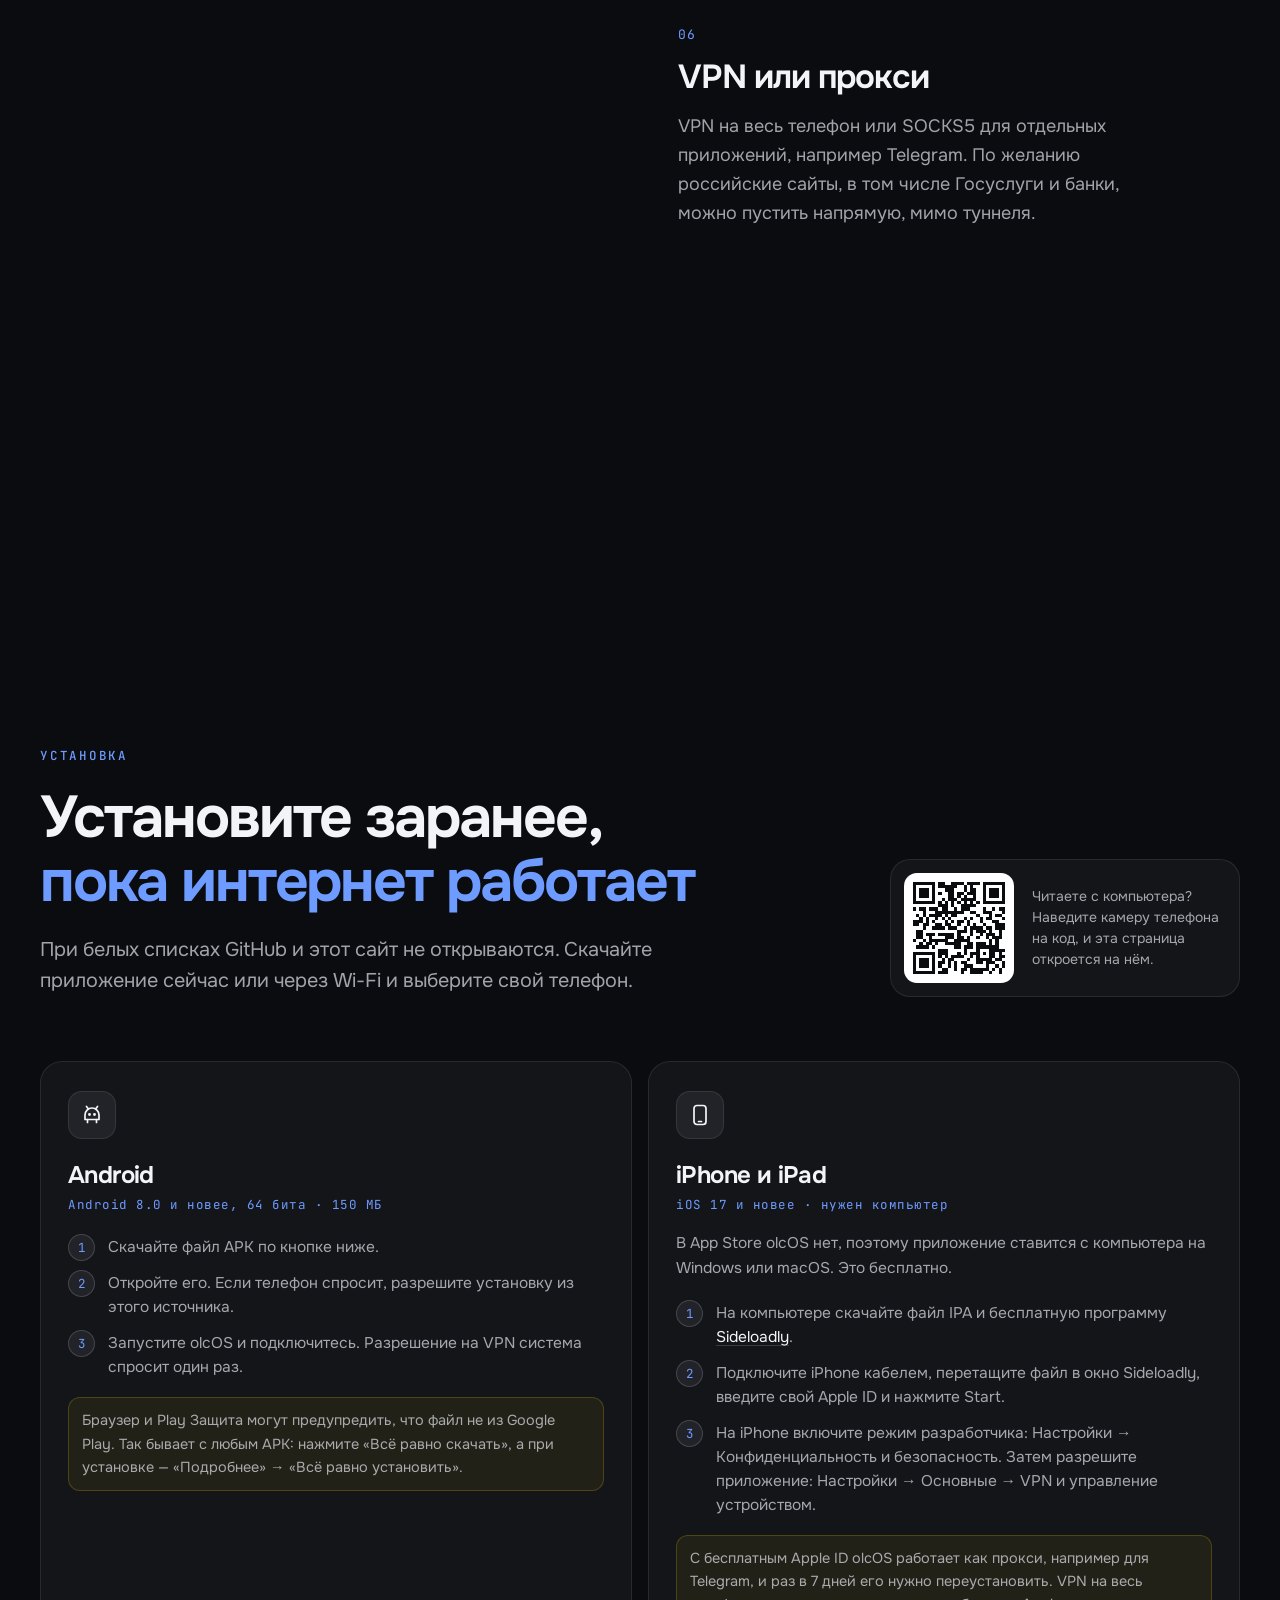
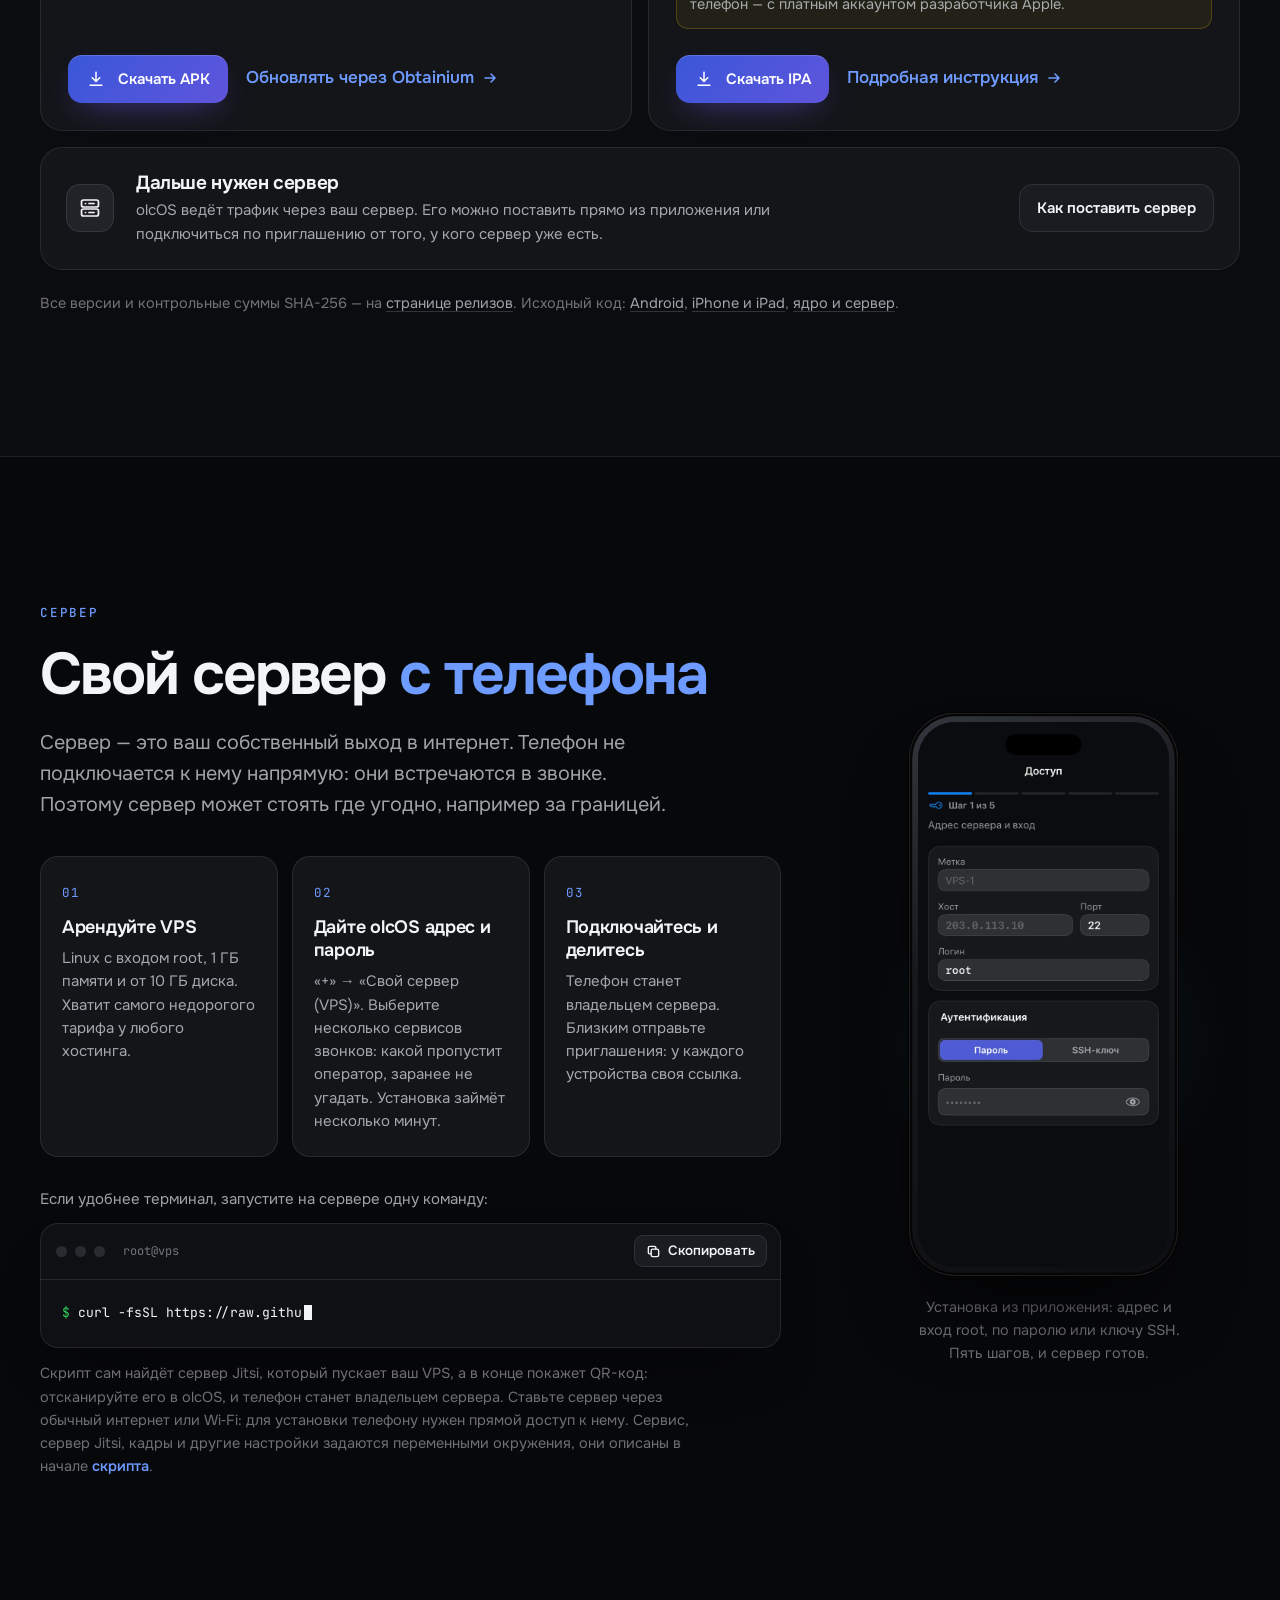
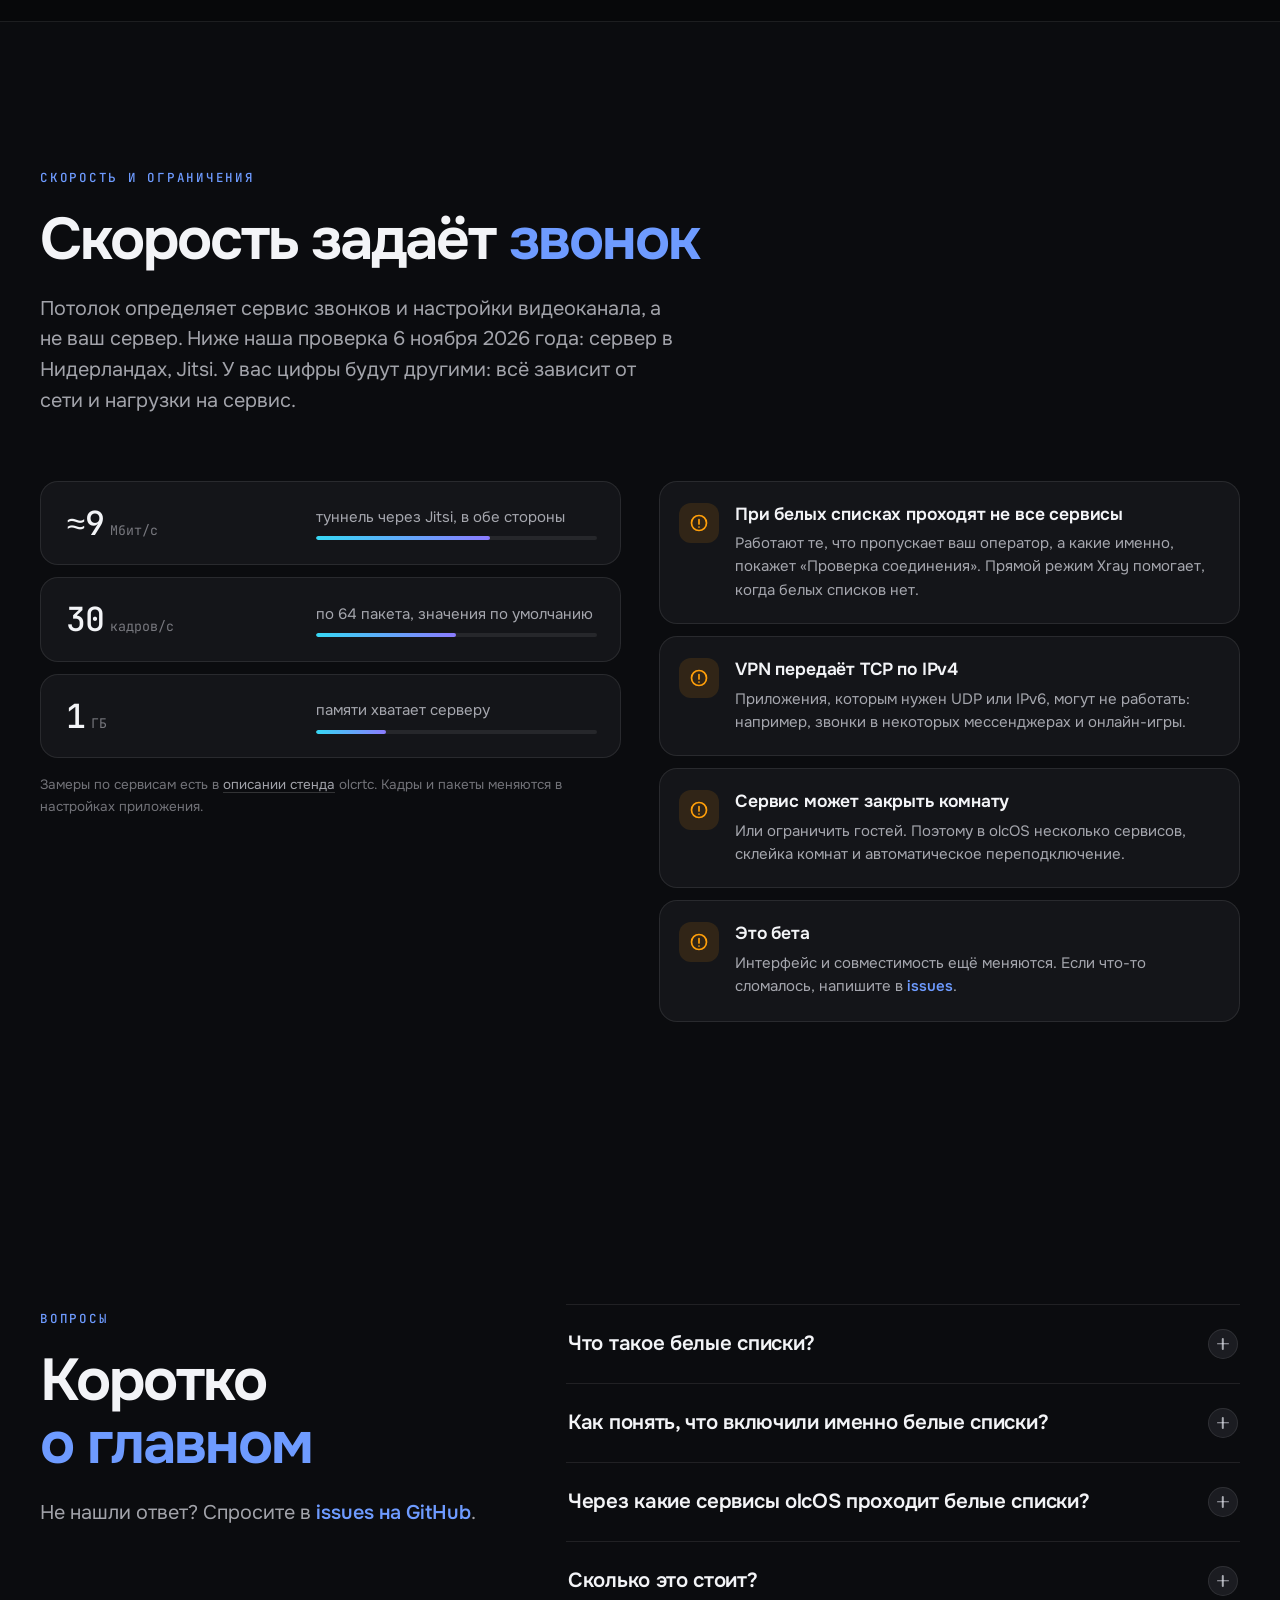
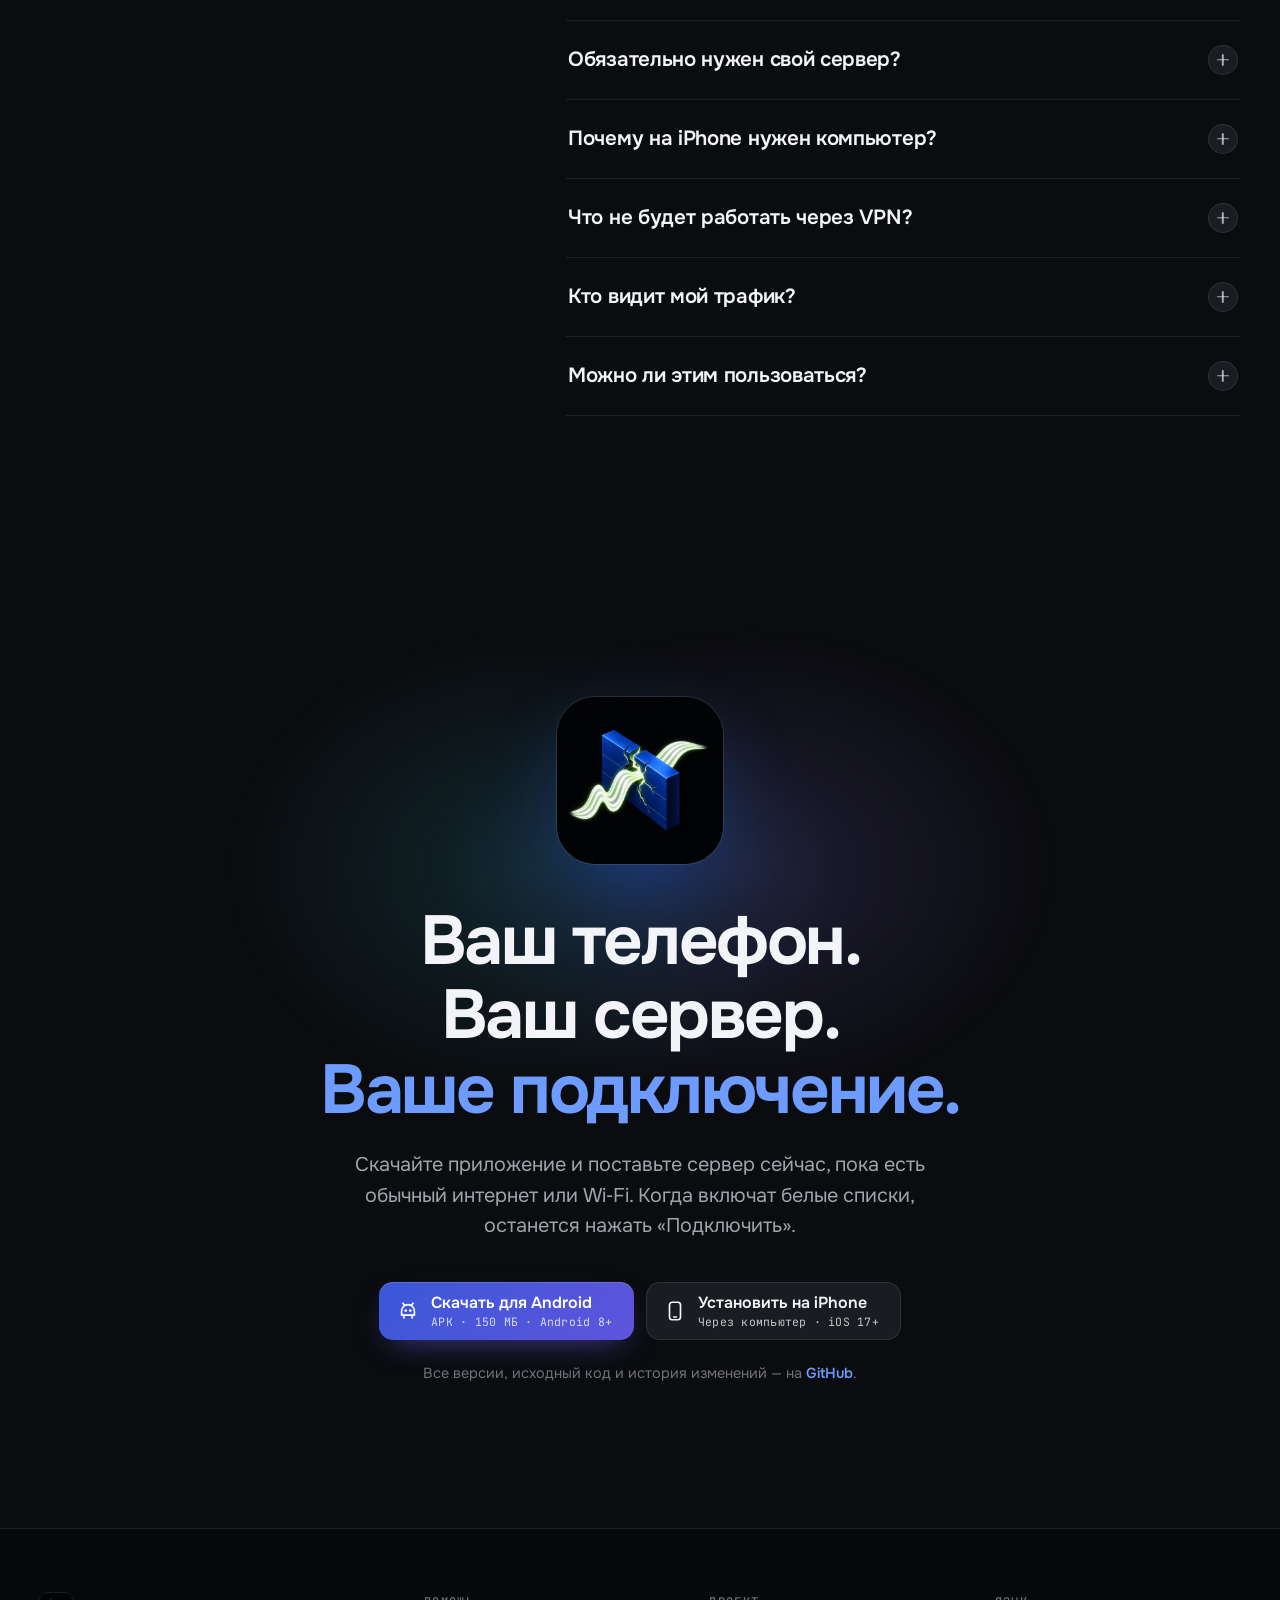
==== commit 9733a04b: "fix: describe call services generically and state server requirements - Stop listing call services i" ====
--- a/index.html
+++ b/index.html
@@ -4,7 +4,7 @@
   <meta charset="utf-8">
   <meta name="viewport" content="width=device-width, initial-scale=1, viewport-fit=cover">
   <title>olcOS — обход белых списков через видеозвонки | Android и iPhone</title>
-  <meta name="description" content="Не работает VPN на мобильном интернете? При белых списках olcOS передаёт трафик внутри видеозвонка VK или Яндекс Телемоста через ваш собственный сервер. Бесплатно, для Android и iPhone.">
+  <meta name="description" content="Не работает VPN на мобильном интернете? При белых списках olcOS передаёт трафик внутри обычного видеозвонка через ваш собственный сервер. Бесплатно, для Android и iPhone.">
   <link rel="canonical" href="https://olcos.github.io/">
   <link rel="alternate" hreflang="ru" href="https://olcos.github.io/">
   <link rel="alternate" hreflang="en" href="https://olcos.github.io/en/">
@@ -20,16 +20,16 @@
   <meta property="og:locale" content="ru_RU">
   <meta property="og:locale:alternate" content="en_US">
   <meta property="og:title" content="olcOS — обход белых списков через видеозвонки">
-  <meta property="og:description" content="Трафик идёт внутри звонка VK или Яндекс Телемоста, а дальше через ваш сервер. Android и iPhone, бесплатно.">
+  <meta property="og:description" content="Трафик идёт внутри обычного видеозвонка, а дальше через ваш сервер. Android и iPhone, бесплатно.">
   <meta property="og:url" content="https://olcos.github.io/">
-  <meta property="og:image" content="https://olcos.github.io/assets/og-ru.png">
+  <meta property="og:image" content="https://olcos.github.io/assets/og-ru.png?v=2">
   <meta property="og:image:width" content="1200">
   <meta property="og:image:height" content="630">
   <meta property="og:image:alt" content="olcOS: обход белых списков через видеозвонок, приложение на iPhone в статусе «Подключено»">
   <meta name="twitter:card" content="summary_large_image">
   <meta name="twitter:title" content="olcOS — обход белых списков через видеозвонки">
-  <meta name="twitter:description" content="Трафик идёт внутри звонка VK или Яндекс Телемоста, а дальше через ваш сервер. Android и iPhone, бесплатно.">
-  <meta name="twitter:image" content="https://olcos.github.io/assets/og-ru.png">
+  <meta name="twitter:description" content="Трафик идёт внутри обычного видеозвонка, а дальше через ваш сервер. Android и iPhone, бесплатно.">
+  <meta name="twitter:image" content="https://olcos.github.io/assets/og-ru.png?v=2">
   <link rel="preload" href="assets/fonts/onest-cyr.woff2" as="font" type="font/woff2" crossorigin>
   <link rel="preload" href="assets/fonts/onest-lat.woff2" as="font" type="font/woff2" crossorigin>
   <link rel="stylesheet" href="assets/css/site.css">
@@ -44,7 +44,7 @@
         "applicationCategory": "UtilitiesApplication",
         "operatingSystem": "Android 8, iOS 17, iPadOS 17",
         "softwareVersion": "3.0.3-beta",
-        "description": "Обход белых списков через видеозвонки: VPN и SOCKS5-прокси через собственный сервер внутри VK Звонков, Яндекс Телемоста, SaluteJazz и МТС Линк.",
+        "description": "Обход белых списков через видеозвонки: VPN и SOCKS5-прокси через собственный сервер внутри обычного видеозвонка (WebRTC).",
         "url": "https://olcos.github.io/",
         "downloadUrl": "https://github.com/olcOS/olcos/releases/latest",
         "image": "https://olcos.github.io/assets/icon-512.png",
@@ -103,11 +103,11 @@
           <span class="line">Обход белых списков</span>
           <span class="line"><em>через видеозвонок</em></span>
         </h1>
-        <p class="lead" data-reveal style="--d:2">При белых списках на мобильном интернете открываются только разрешённые сайты, а обычный VPN не подключается. olcOS передаёт ваш трафик внутри видеозвонка VK или Яндекс Телемоста. Оператор видит разрешённый звонок, а вы получаете обычный интернет через свой сервер.</p>
+        <p class="lead" data-reveal style="--d:2">При белых списках на мобильном интернете открываются только разрешённые сайты, а обычный VPN не подключается. olcOS передаёт ваш трафик внутри обычного видеозвонка. Оператор видит разрешённый звонок, а вы получаете обычный интернет через свой сервер.</p>
         <div class="cta" data-reveal style="--d:3" data-cta>
           <a class="btn btn-primary" href="https://github.com/olcOS/olcos/releases/download/v3.0.3-beta/olcOS-3.0.3-beta-android.apk" data-platform="android" data-dl="android">
             <svg viewBox="0 0 24 24" fill="none" stroke="currentColor" stroke-width="1.8" stroke-linecap="round" stroke-linejoin="round" aria-hidden="true"><path d="M5 16.5V12a7 7 0 0 1 14 0v4.5z"/><path d="M8 5.5 6.5 3.5M16 5.5l1.5-2"/><circle cx="9.5" cy="11.5" r=".6" fill="currentColor"/><circle cx="14.5" cy="11.5" r=".6" fill="currentColor"/><path d="M7.5 16.5v3M16.5 16.5v3"/></svg>
-            <span class="t">Скачать для Android<small>APK · <span data-dl-size="android">143 МБ</span> · Android 8+</small></span>
+            <span class="t">Скачать для Android<small>APK · <span data-dl-size="android">150 МБ</span> · Android 8+</small></span>
           </a>
           <a class="btn btn-secondary" href="#iphone" data-platform="ios">
             <svg viewBox="0 0 24 24" fill="none" stroke="currentColor" stroke-width="1.8" stroke-linecap="round" stroke-linejoin="round" aria-hidden="true"><rect x="6" y="2.5" width="12" height="19" rx="3"/><path d="M10.5 18.5h3"/></svg>
@@ -145,13 +145,13 @@
   </section>
 
   <!-- Services -->
-  <div class="marquee" aria-label="Поддерживаемые сервисы и режимы">
+  <div class="marquee" aria-label="Возможности olcOS">
     <div class="marquee-track">
       <ul>
-        <li>Обход белых списков</li><li>VK Звонки</li><li>Яндекс Телемост</li><li>SaluteJazz</li><li>МТС Линк</li><li>Jitsi</li><li>VPN на весь телефон</li><li>SOCKS5-прокси</li>
+        <li>Обход белых списков</li><li>Видеозвонки через WebRTC</li><li>Несколько сервисов звонков</li><li>Свой сервер</li><li>VPN на весь телефон</li><li>SOCKS5-прокси</li><li>Xray: VLESS + REALITY</li><li>Открытый код</li>
       </ul>
       <ul aria-hidden="true">
-        <li>Обход белых списков</li><li>VK Звонки</li><li>Яндекс Телемост</li><li>SaluteJazz</li><li>МТС Линк</li><li>Jitsi</li><li>VPN на весь телефон</li><li>SOCKS5-прокси</li>
+        <li>Обход белых списков</li><li>Видеозвонки через WebRTC</li><li>Несколько сервисов звонков</li><li>Свой сервер</li><li>VPN на весь телефон</li><li>SOCKS5-прокси</li><li>Xray: VLESS + REALITY</li><li>Открытый код</li>
       </ul>
     </div>
   </div>
@@ -185,7 +185,7 @@
             <span class="wl-link is-pass"></span>
             <span class="wl-node"><span class="wl-ico"><svg viewBox="0 0 24 24" fill="none" stroke="currentColor" stroke-width="1.7" stroke-linecap="round" stroke-linejoin="round"><path d="M4 5h16l-6.2 7.6V19l-3.6-1.8v-4.6z"/></svg></span><span class="wl-name">Фильтр оператора</span></span>
             <span class="wl-link is-pass"></span>
-            <span class="wl-node is-allowed"><span class="wl-ico"><svg viewBox="0 0 24 24" fill="none" stroke="currentColor" stroke-width="1.7" stroke-linecap="round" stroke-linejoin="round"><rect x="2.5" y="6.5" width="13" height="11" rx="2.6"/><path d="m15.5 10.6 5-3.1v9l-5-3.1"/></svg></span><span class="wl-name">Звонок VK или Телемоста<small>есть в списке</small></span></span>
+            <span class="wl-node is-allowed"><span class="wl-ico"><svg viewBox="0 0 24 24" fill="none" stroke="currentColor" stroke-width="1.7" stroke-linecap="round" stroke-linejoin="round"><rect x="2.5" y="6.5" width="13" height="11" rx="2.6"/><path d="m15.5 10.6 5-3.1v9l-5-3.1"/></svg></span><span class="wl-name">Сервис звонков<small>есть в списке</small></span></span>
             <span class="wl-link is-pass"></span>
             <span class="wl-node"><span class="wl-ico"><svg viewBox="0 0 24 24" fill="none" stroke="currentColor" stroke-width="1.7" stroke-linecap="round" stroke-linejoin="round"><rect x="3.5" y="4" width="17" height="7" rx="2"/><rect x="3.5" y="13" width="17" height="7" rx="2"/><path d="M7.5 7.5h.01M7.5 16.5h.01M11 7.5h5M11 16.5h5"/></svg></span><span class="wl-name">Ваш сервер</span></span>
             <span class="wl-link is-pass"></span>
@@ -220,7 +220,7 @@
 
       <div class="wl-note" data-reveal>
         <span class="ico" aria-hidden="true"><svg viewBox="0 0 20 20" fill="none" stroke="currentColor" stroke-width="1.8" stroke-linecap="round" stroke-linejoin="round"><circle cx="10" cy="10" r="7.5"/><path d="M10 9.2v4.6M10 6.4h.01"/></svg></span>
-        <p><b>Главное условие.</b> olcOS работает, если ваш оператор пропускает выбранный сервис звонков. Чаще всего это VK Звонки и Яндекс Телемост: сервисы VK и Яндекса есть в белых списках. Настройте на сервере несколько сервисов заранее, а в приложении проверьте, какой из них отвечает.</p>
+        <p><b>Главное условие.</b> olcOS работает, если ваш оператор пропускает выбранный сервис звонков. Списки у операторов разные, поэтому настройте на сервере несколько сервисов, а в приложении проверьте, какой из них отвечает.</p>
       </div>
 
       <p class="src-note" data-reveal>Источники: <a href="https://ru.wikipedia.org/wiki/%C2%AB%D0%91%D0%B5%D0%BB%D1%8B%D0%B5_%D1%81%D0%BF%D0%B8%D1%81%D0%BA%D0%B8%C2%BB_%D1%81%D0%B0%D0%B9%D1%82%D0%BE%D0%B2_%D0%B2_%D0%A0%D0%BE%D1%81%D1%81%D0%B8%D0%B8">Википедия</a>, <a href="https://te-st.org/2026/10/27/allowagain/">Теплица социальных технологий</a>, <a href="https://meduza.io/en/news/2026/08/05/kommersant-only-one-third-of-mobile-internet-traffic-in-central-russia-was-unrestricted-nearly-90-in-border-regions-went-through-whitelists">Meduza по данным «Коммерсанта»</a>, <a href="https://www.bbc.com/russian/articles/cz7pn25391po">Би-би-си</a>.</p>
@@ -239,7 +239,7 @@
             <li class="how-step is-active">
               <span class="num">01</span>
               <h3>Телефон звонит в разрешённый сервис</h3>
-              <p>olcOS заходит в видеозвонок VK или Телемоста как обычный участник. Для оператора это звонок в сервис из белого списка.</p>
+              <p>olcOS заходит в видеозвонок как обычный участник. Для оператора это звонок в сервис из белого списка.</p>
             </li>
             <li class="how-step">
               <span class="num">02</span>
@@ -249,7 +249,7 @@
             <li class="how-step">
               <span class="num">03</span>
               <h3>Сервер выпускает их в интернет</h3>
-              <p>У сервера обычный интернет без ограничений. Он открывает сайты и возвращает ответы тем же путём. Если комната закроется, olcOS переподключится или возьмёт другую.</p>
+              <p>У сервера обычный интернет без ограничений. Он открывает сайты и возвращает ответы тем же путём. Если комната закроется, olcOS переподключится, а при нескольких комнатах продолжит работу через остальные.</p>
             </li>
           </ol>
           <div class="how-progress" aria-hidden="true"><span><i></i></span><span><i></i></span><span><i></i></span></div>
@@ -298,8 +298,8 @@
           <li class="feat-item">
             <figure class="feat-shot-m phone"><div class="screen"><img src="assets/img/screens/wizard-3-protocols.webp" width="660" height="1435" alt="Выбор сервисов: Яндекс Телемост, VK Звонки и другие" loading="lazy"></div></figure>
             <span class="num">02</span>
-            <h3>Пять сервисов звонков</h3>
-            <p>VK Звонки, Телемост, SaluteJazz, МТС Линк и Jitsi. Если один не проходит у вашего оператора, переключитесь на другой. Без белых списков можно подключаться и напрямую, по VLESS + REALITY.</p>
+            <h3>Несколько сервисов звонков</h3>
+            <p>Список есть в приложении и пополняется с обновлениями. Если один сервис не проходит у вашего оператора, переключитесь на другой. Без белых списков можно подключаться и напрямую, через Xray (VLESS + REALITY).</p>
           </li>
           <li class="feat-item">
             <figure class="feat-shot-m phone"><div class="screen"><img src="assets/img/screens/whole-server-card.webp" width="660" height="1435" alt="Карточка сервера: «Весь сервер», комнаты и их состояние" loading="lazy"></div></figure>
@@ -323,7 +323,7 @@
             <figure class="feat-shot-m phone"><div class="screen"><img src="assets/img/screens/settings.webp" width="660" height="1435" alt="Настройки: режимы «Авто», VPN и «Прокси»" loading="lazy"></div></figure>
             <span class="num">06</span>
             <h3>VPN или прокси</h3>
-            <p>VPN на весь телефон или SOCKS5 для отдельных приложений, например Telegram. Госуслуги и банки открываются напрямую, мимо туннеля.</p>
+            <p>VPN на весь телефон или SOCKS5 для отдельных приложений, например Telegram. По желанию российские сайты, в том числе Госуслуги и банки, можно пустить напрямую, мимо туннеля.</p>
           </li>
         </ol>
         <p class="swipe-hint" aria-hidden="true"><svg viewBox="0 0 16 16" fill="none" stroke="currentColor" stroke-width="1.6" stroke-linecap="round" stroke-linejoin="round"><path d="M3 8h10M9 4l4 4-4 4"/></svg>Листайте</p>
@@ -350,7 +350,7 @@
         <article class="card dl-card" id="android" data-platform-card="android" data-reveal style="--d:1">
           <span class="ico" aria-hidden="true"><svg viewBox="0 0 24 24" fill="none" stroke="currentColor" stroke-width="1.7" stroke-linecap="round" stroke-linejoin="round"><path d="M5 16.5V12a7 7 0 0 1 14 0v4.5z"/><path d="M8 5.5 6.5 3.5M16 5.5l1.5-2"/><circle cx="9.5" cy="11.5" r=".6" fill="currentColor"/><circle cx="14.5" cy="11.5" r=".6" fill="currentColor"/><path d="M7.5 16.5v3M16.5 16.5v3"/></svg></span>
           <h3>Android</h3>
-          <p class="req">Android 8.0 и новее · <span data-dl-size="android">143 МБ</span></p>
+          <p class="req">Android 8.0 и новее, 64 бита · <span data-dl-size="android">150 МБ</span></p>
           <ol class="dl-steps">
             <li>Скачайте файл APK по кнопке ниже.</li>
             <li>Откройте его. Если телефон спросит, разрешите установку из этого источника.</li>
@@ -390,7 +390,7 @@
         <a class="btn btn-secondary" href="#server">Как поставить сервер</a>
       </div>
 
-      <p class="plat-note" data-reveal>Все версии и контрольные суммы SHA-256 — на <a href="https://github.com/olcOS/olcos/releases">странице релизов</a>. Исходный код: <a href="https://github.com/olcOS/olcos-android">Android</a>, <a href="https://github.com/olcOS/olcos-ios">iPhone и iPad</a>.</p>
+      <p class="plat-note" data-reveal>Все версии и контрольные суммы SHA-256 — на <a href="https://github.com/olcOS/olcos/releases">странице релизов</a>. Исходный код: <a href="https://github.com/olcOS/olcos-android">Android</a>, <a href="https://github.com/olcOS/olcos-ios">iPhone и iPad</a>, <a href="https://github.com/olcOS/olcos-core">ядро и сервер</a>.</p>
     </div>
   </section>
 
@@ -407,12 +407,12 @@
           <li class="step" data-reveal style="--d:1">
             <span class="num">01</span>
             <h3>Арендуйте VPS</h3>
-            <p>Linux с root-доступом и 1 ГБ памяти у любого хостинга. Хватит недорогого тарифа.</p>
+            <p>Linux с входом root, 1 ГБ памяти и от 10 ГБ диска. Хватит самого недорогого тарифа у любого хостинга.</p>
           </li>
           <li class="step" data-reveal style="--d:2">
             <span class="num">02</span>
             <h3>Дайте olcOS адрес и пароль</h3>
-            <p>«+» → «Свой сервер (VPS)». Выберите VK Звонки и Телемост: они чаще проходят белые списки. Установка займёт <span class="nw">5–15 минут</span>.</p>
+            <p>«+» → «Свой сервер (VPS)». Выберите несколько сервисов звонков: какой пропустит оператор, заранее не угадать. Установка займёт <span class="nw">несколько минут</span>.</p>
           </li>
           <li class="step" data-reveal style="--d:3">
             <span class="num">03</span>
@@ -433,7 +433,7 @@
           <pre><span class="p" aria-hidden="true">$ </span><code data-type>curl -fsSL https://raw.githubusercontent.com/olcOS/olcos/main/install.sh |
   sudo bash</code></pre>
         </div>
-        <p class="term-note" data-reveal>Debian, Ubuntu, Fedora или CentOS. В конце появится QR-код: отсканируйте его в olcOS, и телефон станет владельцем сервера. Сервер ставьте, пока интернет работает без ограничений: для установки нужен прямой доступ к нему.</p>
+        <p class="term-note" data-reveal>Скрипт сам найдёт сервер Jitsi, который пускает ваш VPS, а в конце покажет QR-код: отсканируйте его в olcOS, и телефон станет владельцем сервера. Ставьте сервер через обычный интернет или Wi‑Fi: для установки телефону нужен прямой доступ к нему. Сервис, сервер Jitsi, кадры и другие настройки задаются переменными окружения, они описаны в начале <a class="link" href="https://github.com/olcOS/olcos-core/blob/main/server/install.sh">скрипта</a>.</p>
       </div>
       <figure class="server-device" data-reveal style="--d:2">
         <div class="glow" aria-hidden="true"></div>
@@ -443,7 +443,7 @@
             <div class="island" aria-hidden="true"></div>
           </div>
         </div>
-        <figcaption>Установка из приложения: адрес, логин, пароль. Пять шагов, и сервер готов.</figcaption>
+        <figcaption>Установка из приложения: адрес и вход root, по паролю или ключу SSH. Пять шагов, и сервер готов.</figcaption>
       </figure>
     </div>
   </section>
@@ -454,21 +454,21 @@
       <header class="sec-head">
         <p class="eyebrow" data-reveal>Скорость и ограничения</p>
         <h2 class="h2" id="speed-title" data-reveal style="--d:1">Скорость задаёт <em>звонок</em></h2>
-        <p class="lead" data-reveal style="--d:2">Потолок определяет сервис звонков, а не ваш сервер. Ниже замеры релизного стенда ядра olcrtc. У вас цифры будут другими: всё зависит от сети и нагрузки на сервис.</p>
+        <p class="lead" data-reveal style="--d:2">Потолок определяет сервис звонков и настройки видеоканала, а не ваш сервер. Ниже наша проверка 6 ноября 2026 года: сервер в Нидерландах, Jitsi. У вас цифры будут другими: всё зависит от сети и нагрузки на сервис.</p>
       </header>
       <div class="speed-grid">
         <div>
           <div class="stats">
-            <div class="stat" data-reveal style="--d:1"><b>13–19<small>Мбит/с</small></b><span>VK Звонки, в обе стороны</span><div class="bar"><i style="--w:88%"></i></div></div>
-            <div class="stat" data-reveal style="--d:2"><b>15<small>Мбит/с</small></b><span>МТС Линк, загрузка</span><div class="bar"><i style="--w:79%"></i></div></div>
-            <div class="stat" data-reveal style="--d:3"><b>2,8<small>Мбит/с</small></b><span>SaluteJazz, загрузка</span><div class="bar"><i style="--w:16%"></i></div></div>
-          </div>
-          <p class="src-note" data-reveal>Источник: <a href="https://github.com/ghostlane-project/olcrtc/blob/0955ba7f2041d1480524292c4af4135a192fe267/docs/settings.ru.md">настройки транспортов</a> и <a href="https://github.com/ghostlane-project/olcrtc/blob/0955ba7f2041d1480524292c4af4135a192fe267/docs/gate.ru.md">описание стенда</a> olcrtc.</p>
+            <div class="stat" data-reveal style="--d:1"><b>≈9<small>Мбит/с</small></b><span>туннель через Jitsi, в обе стороны</span><div class="bar"><i style="--w:62%"></i></div></div>
+            <div class="stat" data-reveal style="--d:2"><b>30<small>кадров/с</small></b><span>по 64 пакета, значения по умолчанию</span><div class="bar"><i style="--w:50%"></i></div></div>
+            <div class="stat" data-reveal style="--d:3"><b>1<small>ГБ</small></b><span>памяти хватает серверу</span><div class="bar"><i style="--w:25%"></i></div></div>
+          </div>
+          <p class="src-note" data-reveal>Замеры по сервисам есть в <a href="https://github.com/ghostlane-project/olcrtc/blob/0955ba7f2041d1480524292c4af4135a192fe267/docs/gate.ru.md">описании стенда</a> olcrtc. Кадры и пакеты меняются в настройках приложения.</p>
         </div>
         <ul class="limits">
           <li class="limit" data-reveal style="--d:1">
             <span class="ico" aria-hidden="true"><svg viewBox="0 0 20 20" fill="none" stroke="currentColor" stroke-width="1.7" stroke-linecap="round" stroke-linejoin="round"><path d="M10 6.5v4.5M10 14h.01"/><circle cx="10" cy="10" r="7.5"/></svg></span>
-            <div><h3>При белых списках проходят не все сервисы</h3><p>Работают те, что пропускает ваш оператор, чаще всего VK Звонки и Телемост. Jitsi и прямой режим VLESS помогают, когда белых списков нет.</p></div>
+            <div><h3>При белых списках проходят не все сервисы</h3><p>Работают те, что пропускает ваш оператор, а какие именно, покажет «Проверка соединения». Прямой режим Xray помогает, когда белых списков нет.</p></div>
           </li>
           <li class="limit" data-reveal style="--d:2">
             <span class="ico" aria-hidden="true"><svg viewBox="0 0 20 20" fill="none" stroke="currentColor" stroke-width="1.7" stroke-linecap="round" stroke-linejoin="round"><path d="M10 6.5v4.5M10 14h.01"/><circle cx="10" cy="10" r="7.5"/></svg></span>
@@ -506,7 +506,7 @@
         </details>
         <details class="qa">
           <summary>Через какие сервисы olcOS проходит белые списки?<span class="pm" aria-hidden="true"></span></summary>
-          <div class="ans"><p>Через те, что пропускает ваш оператор. Чаще всего это VK Звонки и Яндекс Телемост, SaluteJazz и МТС Линк тоже стоит попробовать. Jitsi и прямой режим VLESS при белых списках обычно не работают. Добавьте на сервер несколько сервисов, а в «Проверке соединения» посмотрите, какой отвечает.</p></div>
+          <div class="ans"><p>Через те, что пропускает ваш оператор: у каждого оператора и региона свой список, и он меняется. Сервисы перечислены в приложении, список пополняется. Добавьте на сервер несколько сервисов, а в «Проверке соединения» посмотрите, какой отвечает. Прямой режим Xray при белых списках не работает.</p></div>
         </details>
         <details class="qa">
           <summary>Сколько это стоит?<span class="pm" aria-hidden="true"></span></summary>
@@ -541,11 +541,11 @@
     <div class="wrap">
       <img class="app-icon" src="assets/img/icon-512.webp" width="512" height="512" alt="Иконка olcOS: синяя стена и сигнал, который проходит сквозь неё" loading="lazy" data-reveal>
       <h2 class="h2" id="closing-title" data-reveal style="--d:1"><span class="line">Ваш телефон.</span> <span class="line">Ваш сервер.</span> <span class="line"><em>Ваше подключение.</em></span></h2>
-      <p class="lead" data-reveal style="--d:2">Поставьте приложение и сервер сейчас, пока интернет работает. Когда включат белые списки, останется нажать «Подключить».</p>
+      <p class="lead" data-reveal style="--d:2">Скачайте приложение и поставьте сервер сейчас, пока есть обычный интернет или Wi‑Fi. Когда включат белые списки, останется нажать «Подключить».</p>
       <div class="cta" data-reveal style="--d:3" data-cta>
         <a class="btn btn-primary" href="https://github.com/olcOS/olcos/releases/download/v3.0.3-beta/olcOS-3.0.3-beta-android.apk" data-platform="android" data-dl="android">
           <svg viewBox="0 0 24 24" fill="none" stroke="currentColor" stroke-width="1.8" stroke-linecap="round" stroke-linejoin="round" aria-hidden="true"><path d="M5 16.5V12a7 7 0 0 1 14 0v4.5z"/><path d="M8 5.5 6.5 3.5M16 5.5l1.5-2"/><circle cx="9.5" cy="11.5" r=".6" fill="currentColor"/><circle cx="14.5" cy="11.5" r=".6" fill="currentColor"/><path d="M7.5 16.5v3M16.5 16.5v3"/></svg>
-          <span class="t">Скачать для Android<small>APK · <span data-dl-size="android">143 МБ</span> · Android 8+</small></span>
+          <span class="t">Скачать для Android<small>APK · <span data-dl-size="android">150 МБ</span> · Android 8+</small></span>
         </a>
         <a class="btn btn-secondary" href="#iphone" data-platform="ios">
           <svg viewBox="0 0 24 24" fill="none" stroke="currentColor" stroke-width="1.8" stroke-linecap="round" stroke-linejoin="round" aria-hidden="true"><rect x="6" y="2.5" width="12" height="19" rx="3"/><path d="M10.5 18.5h3"/></svg>
@@ -580,6 +580,7 @@
           <li><a href="https://github.com/olcOS/olcos/releases">Все версии</a></li>
           <li><a href="https://github.com/olcOS/olcos-android">Код для Android</a></li>
           <li><a href="https://github.com/olcOS/olcos-ios">Код для iPhone и iPad</a></li>
+          <li><a href="https://github.com/olcOS/olcos-core">Ядро и сервер</a></li>
         </ul>
       </div>
       <div class="foot-col">
